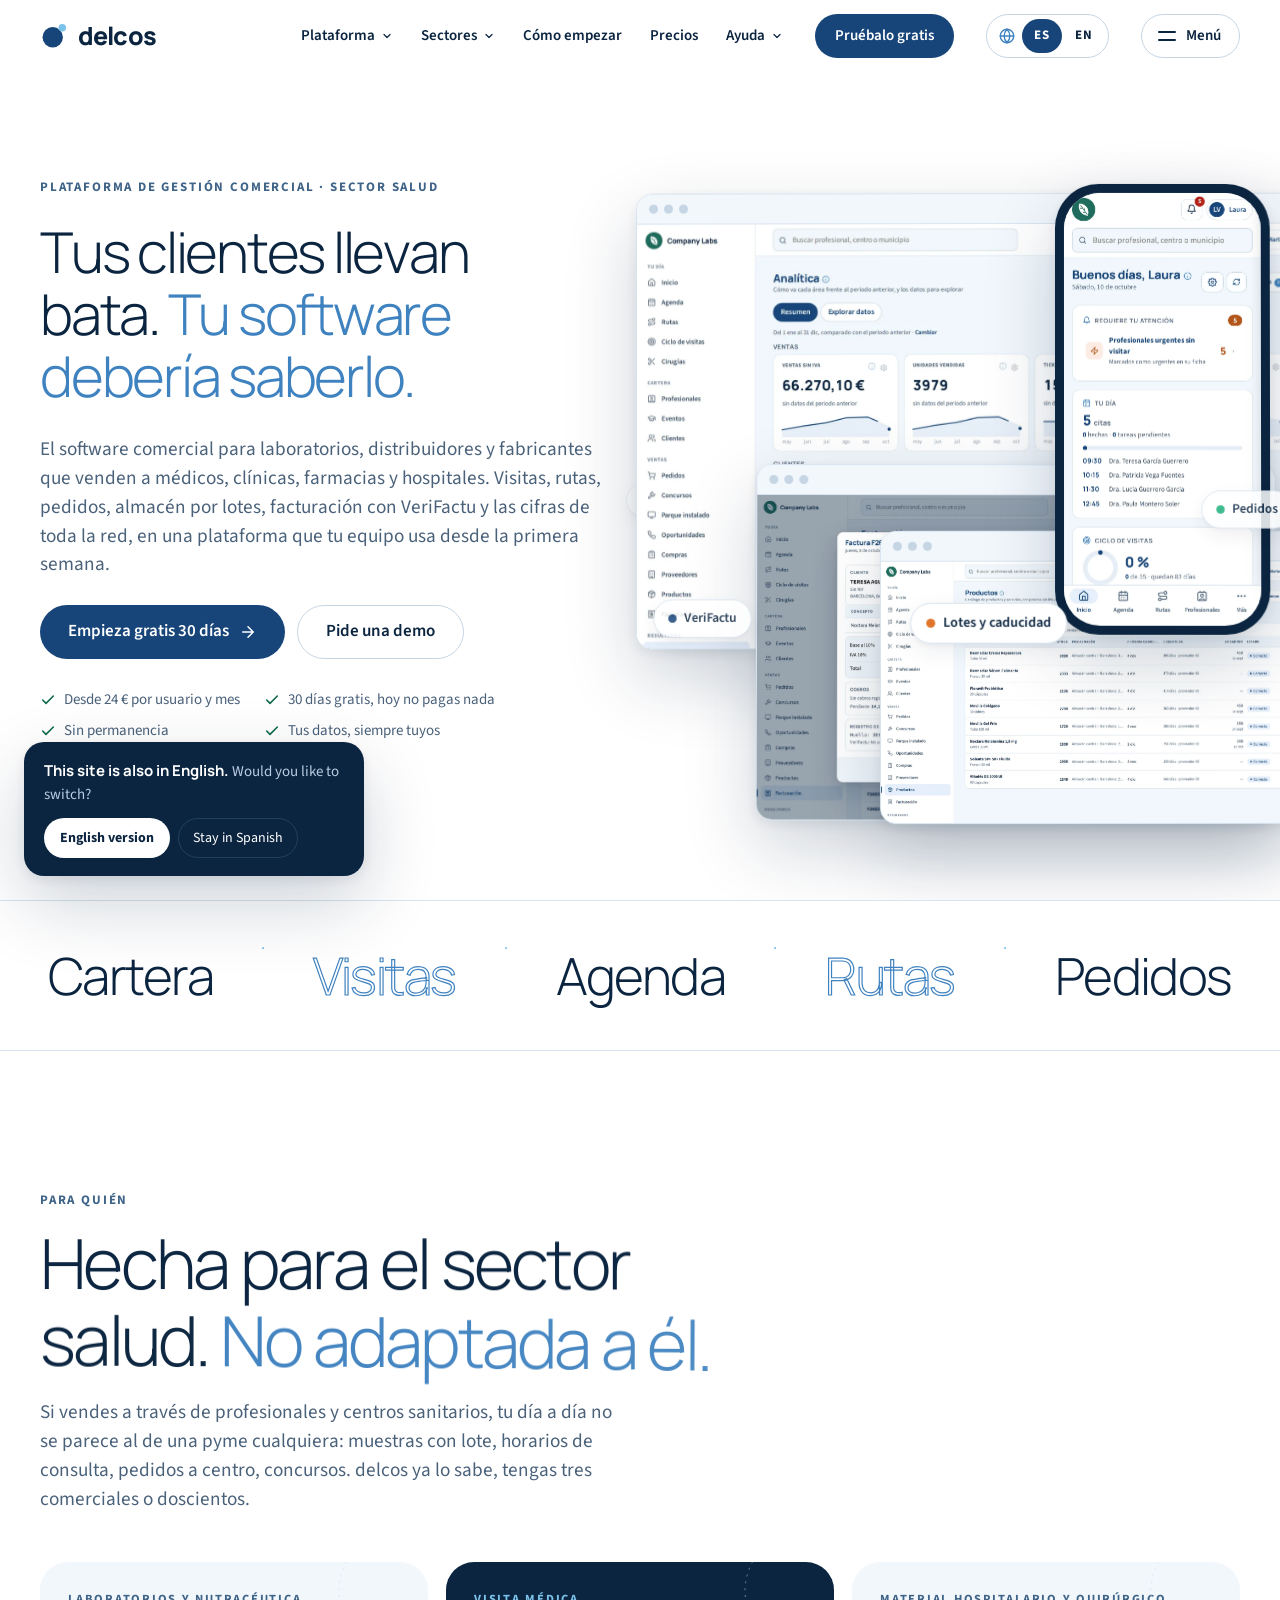
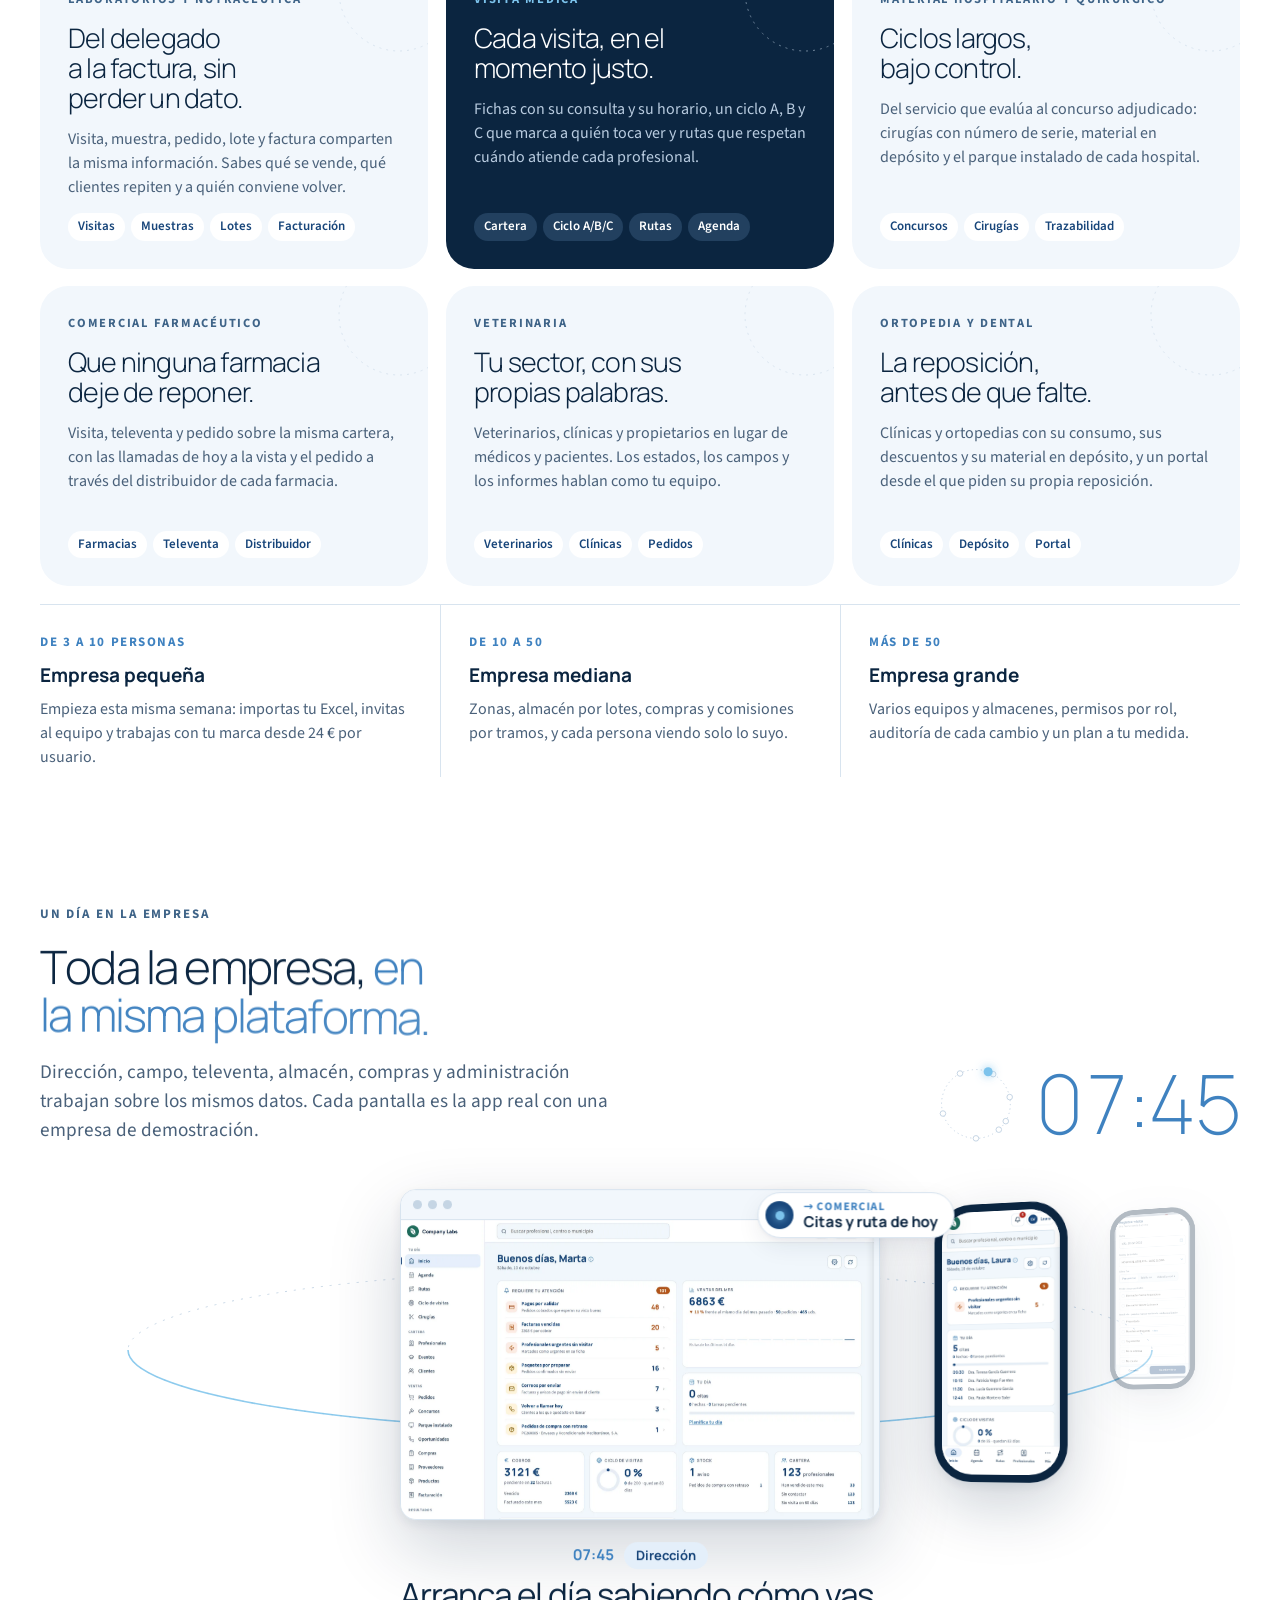
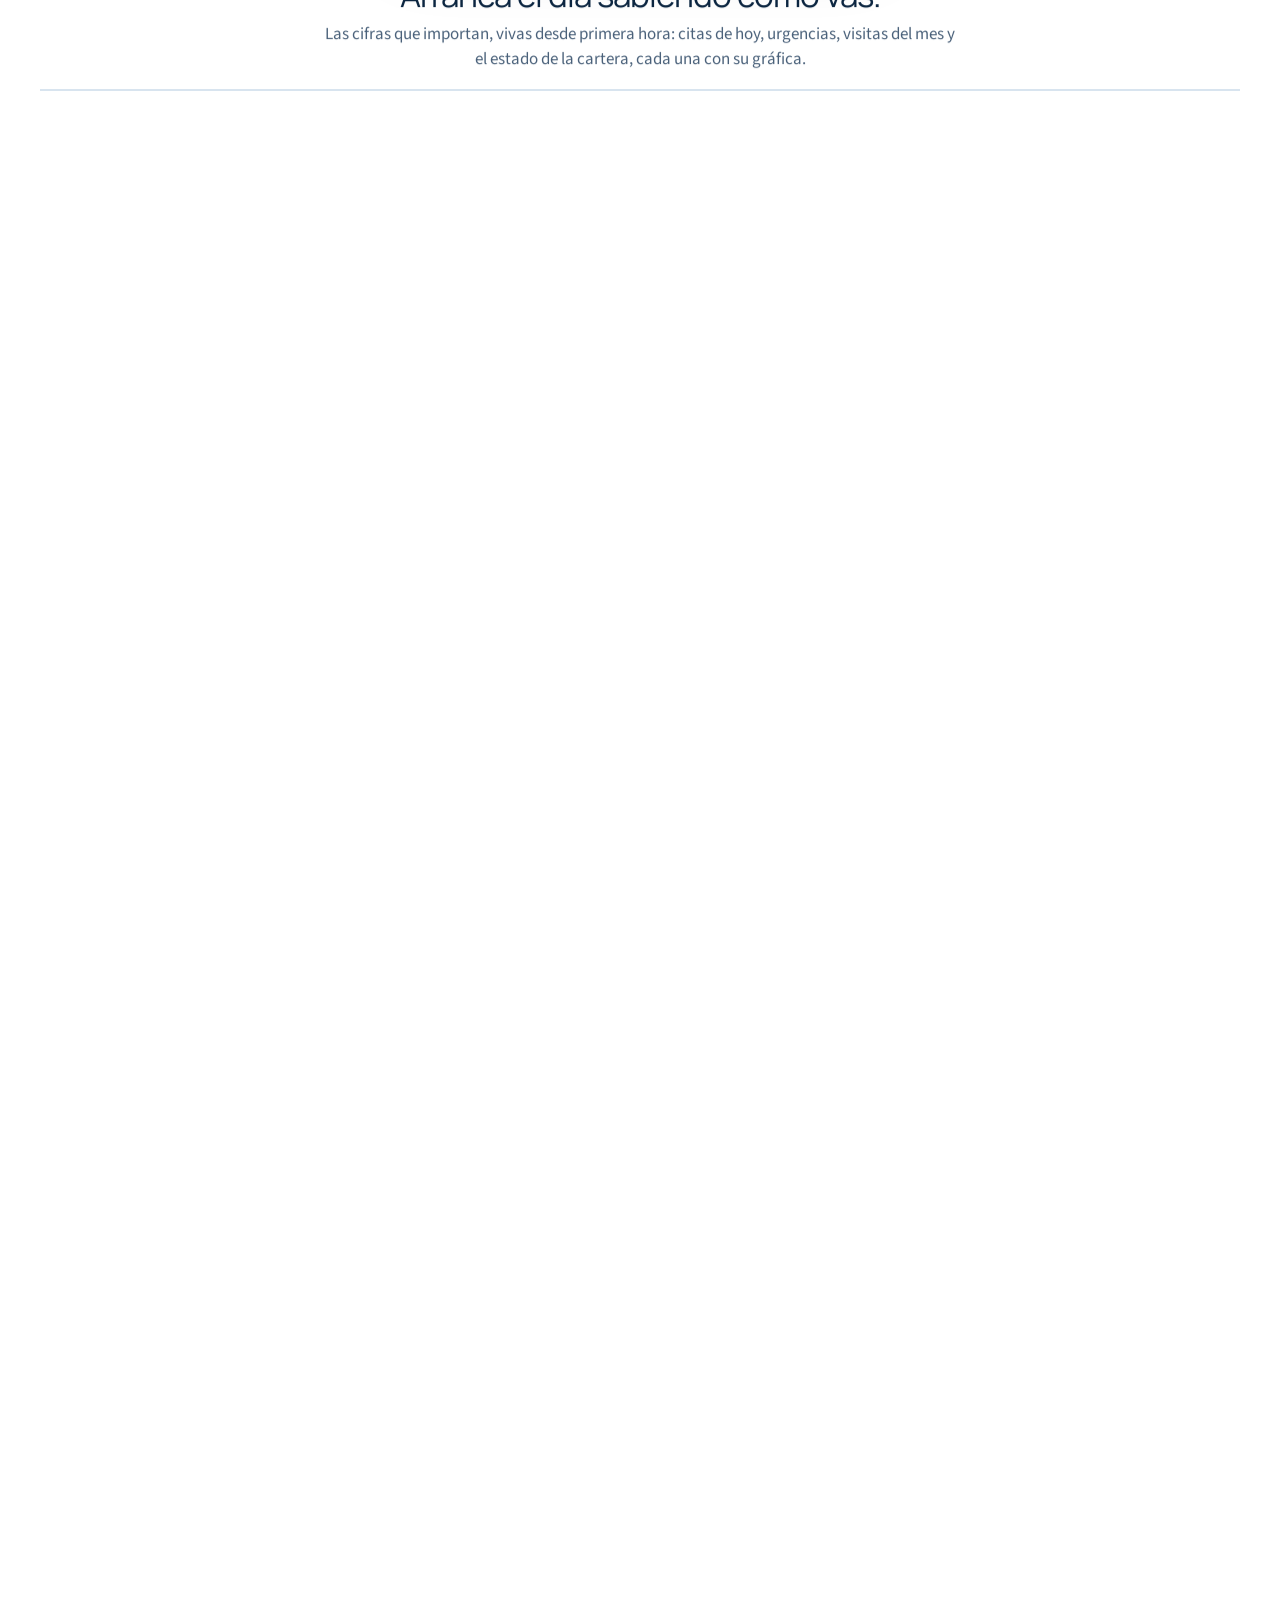
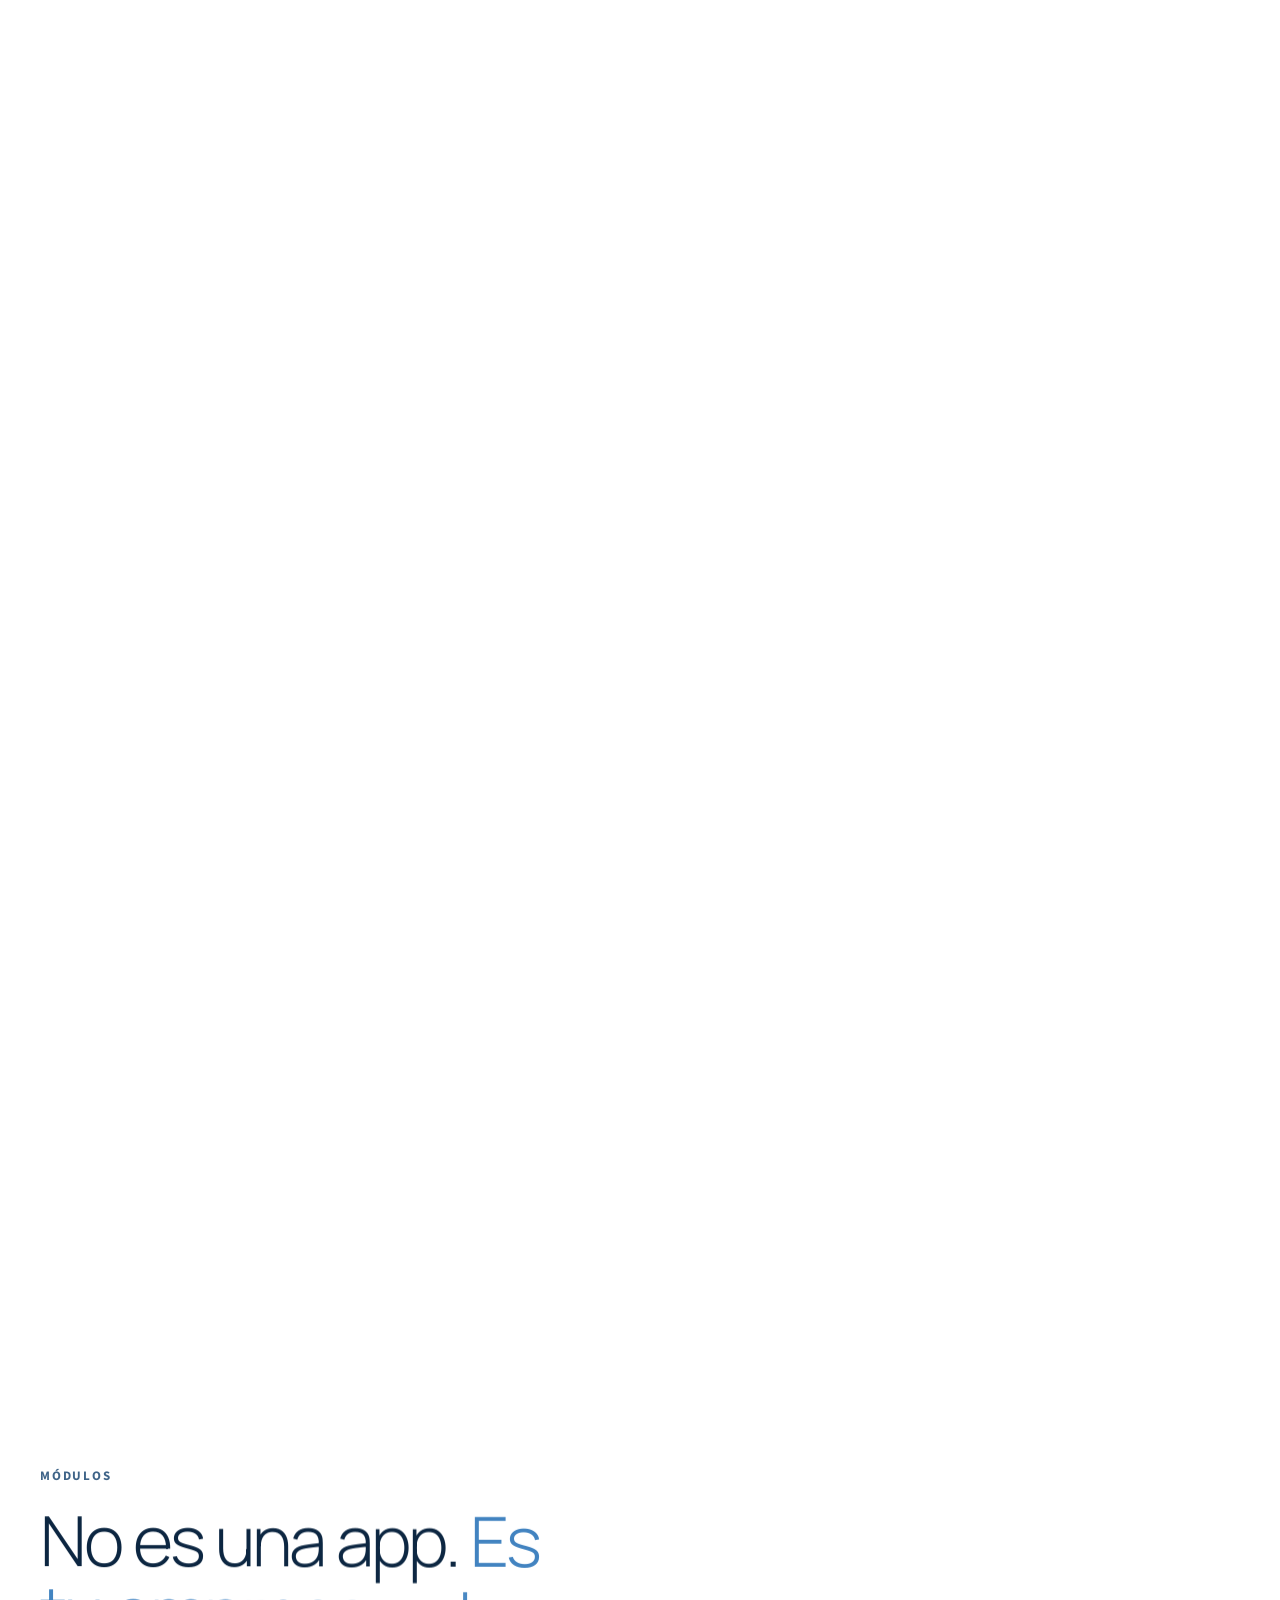
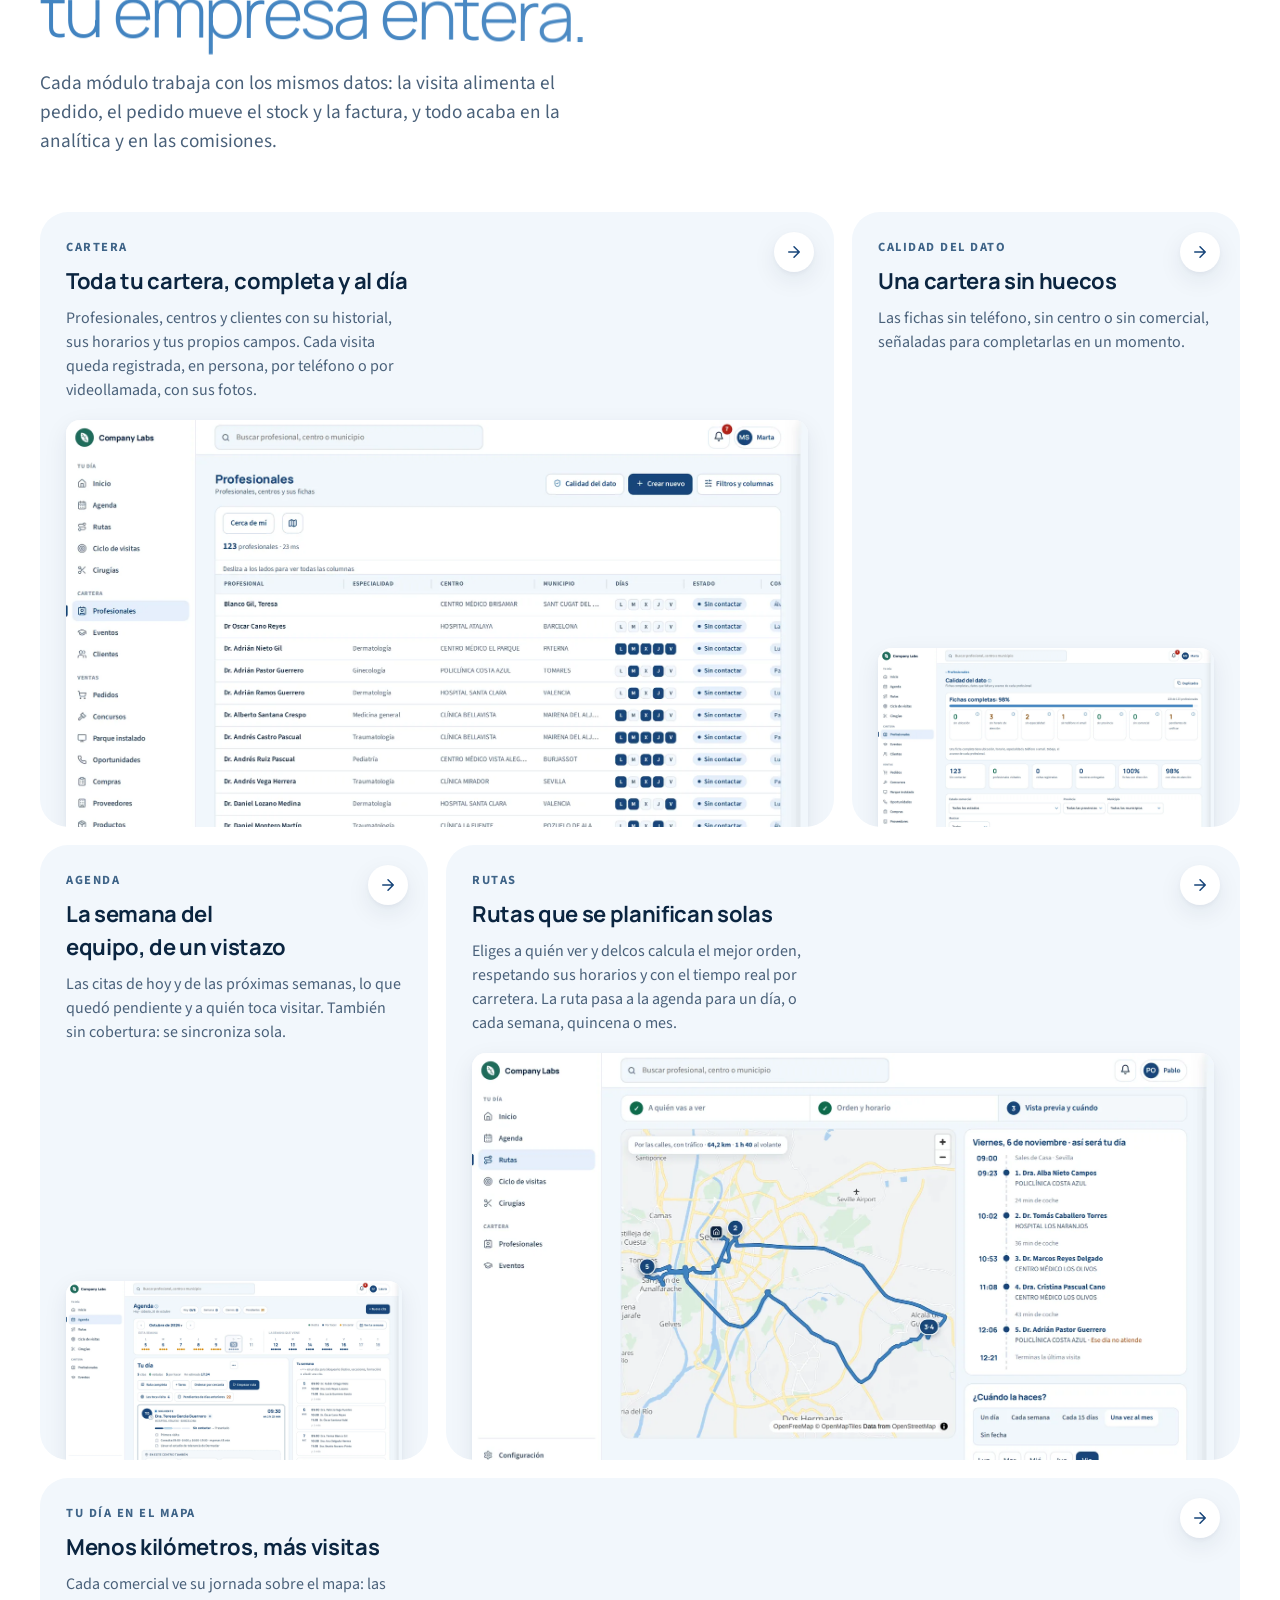
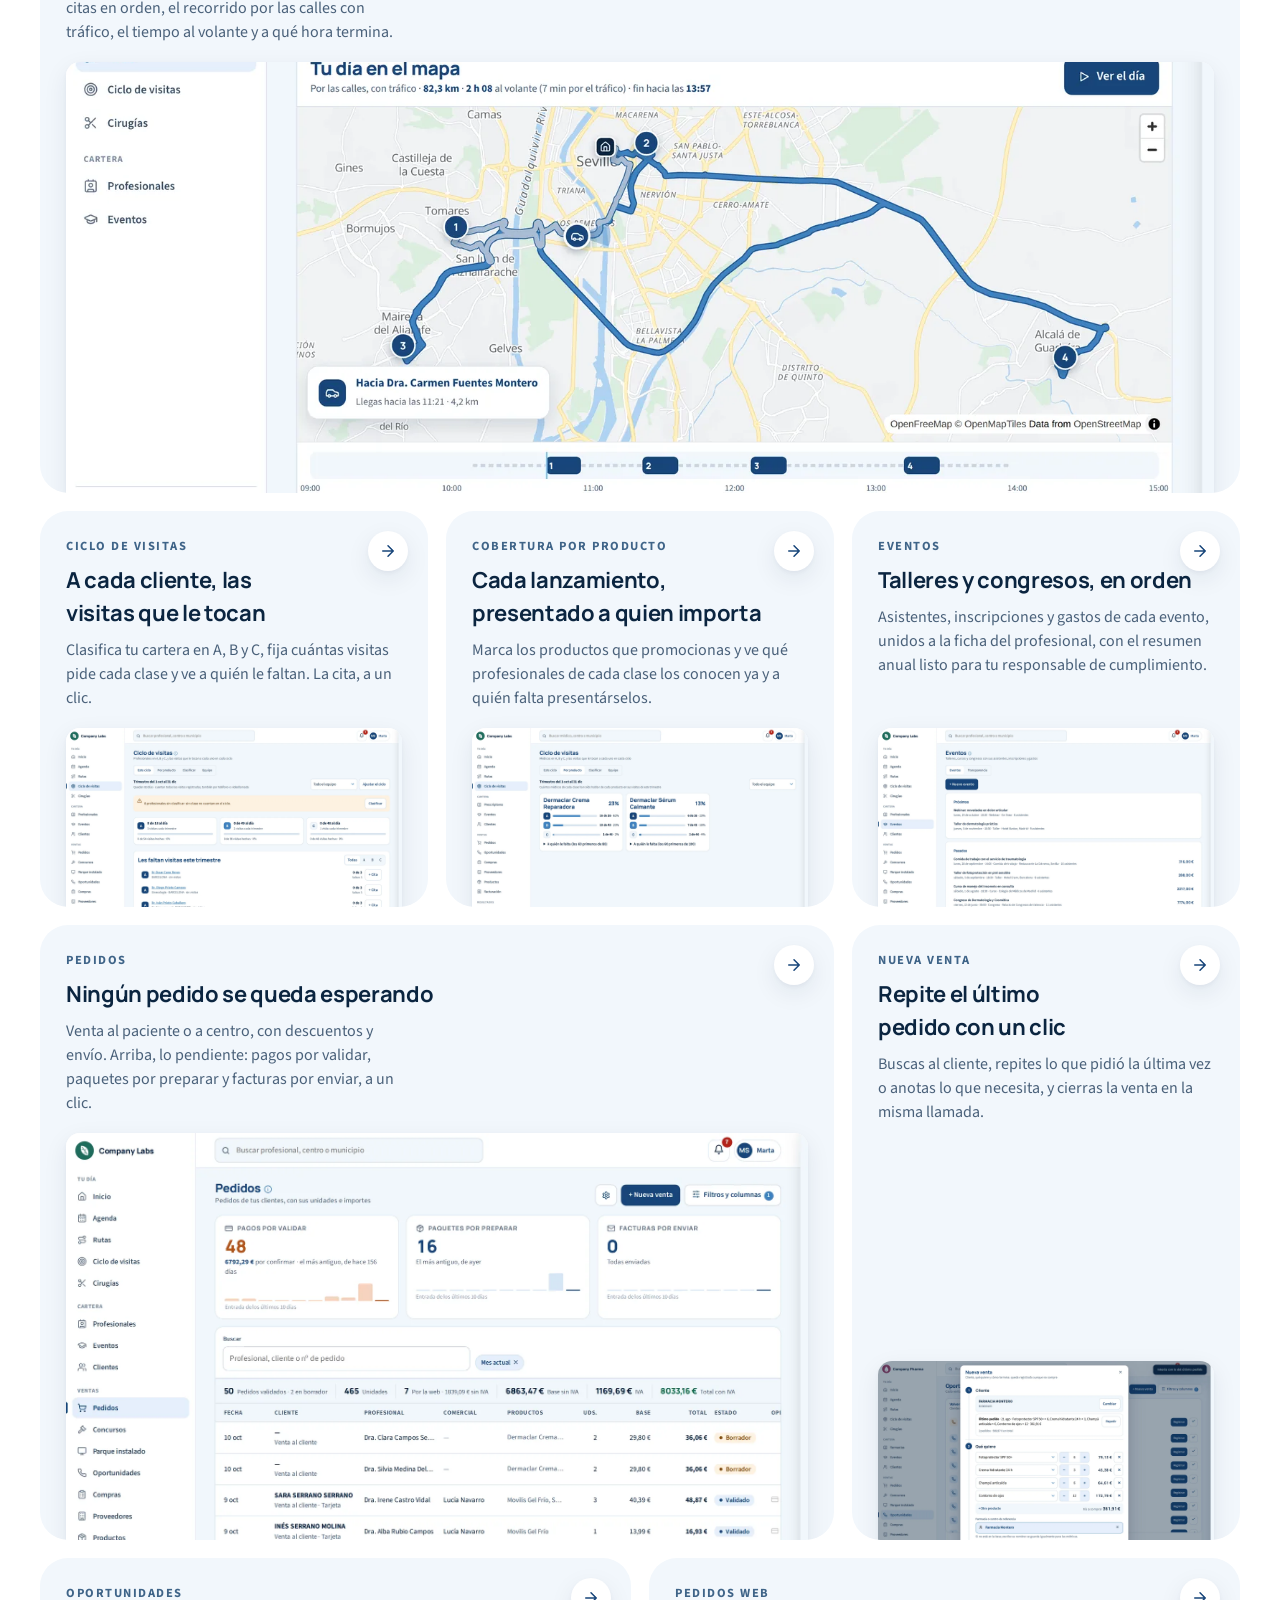
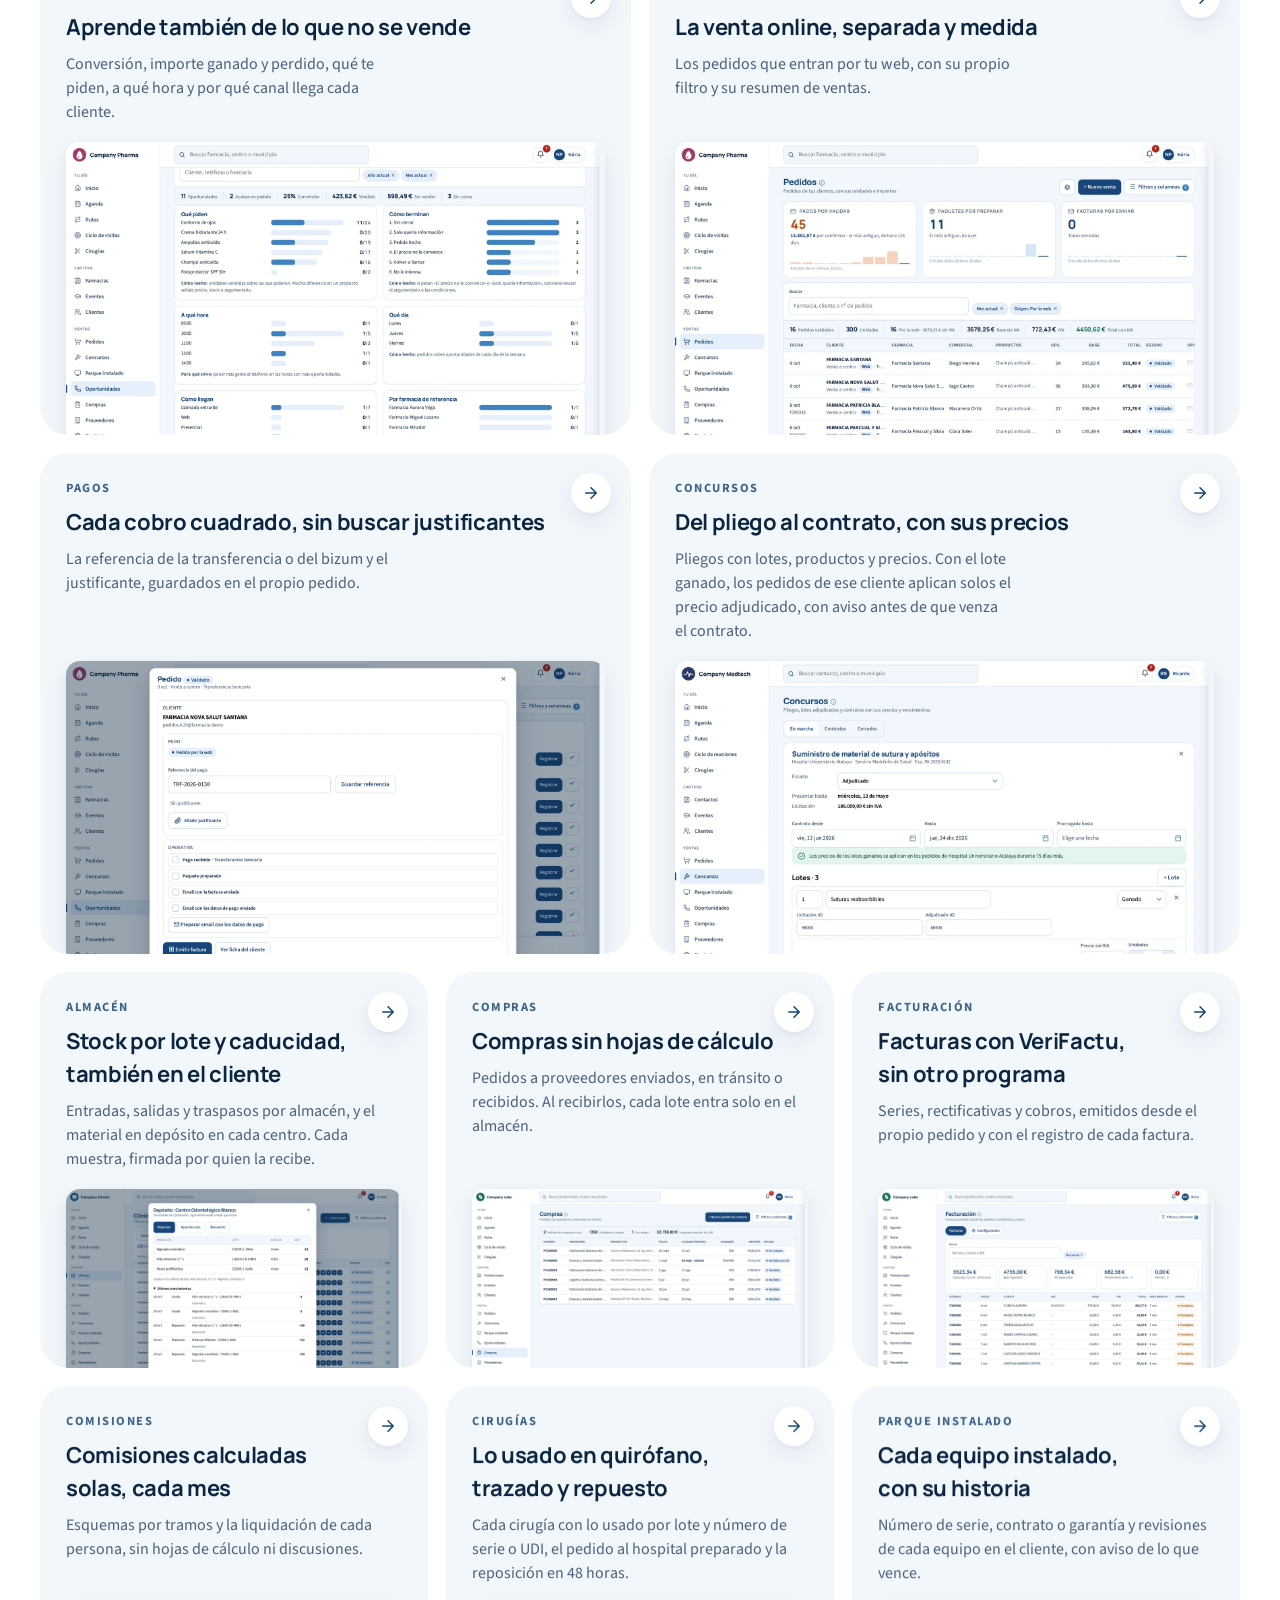
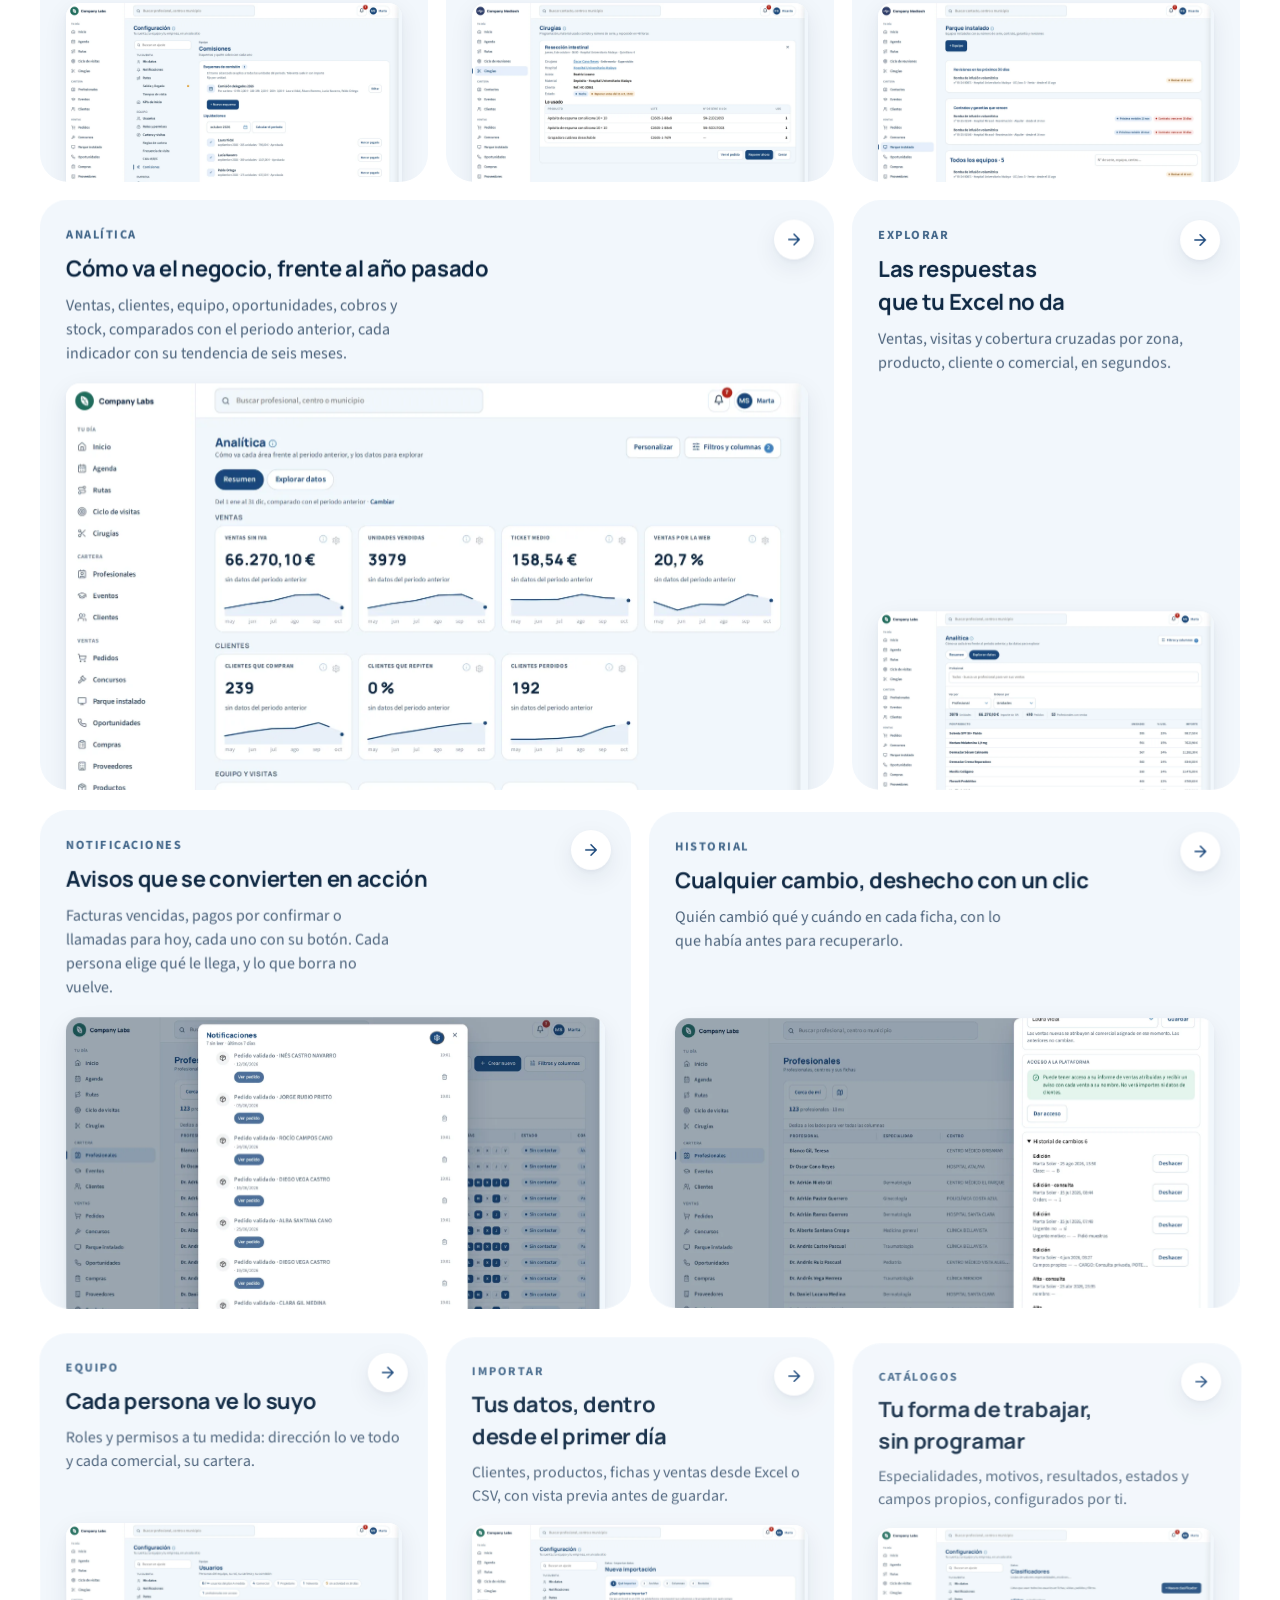
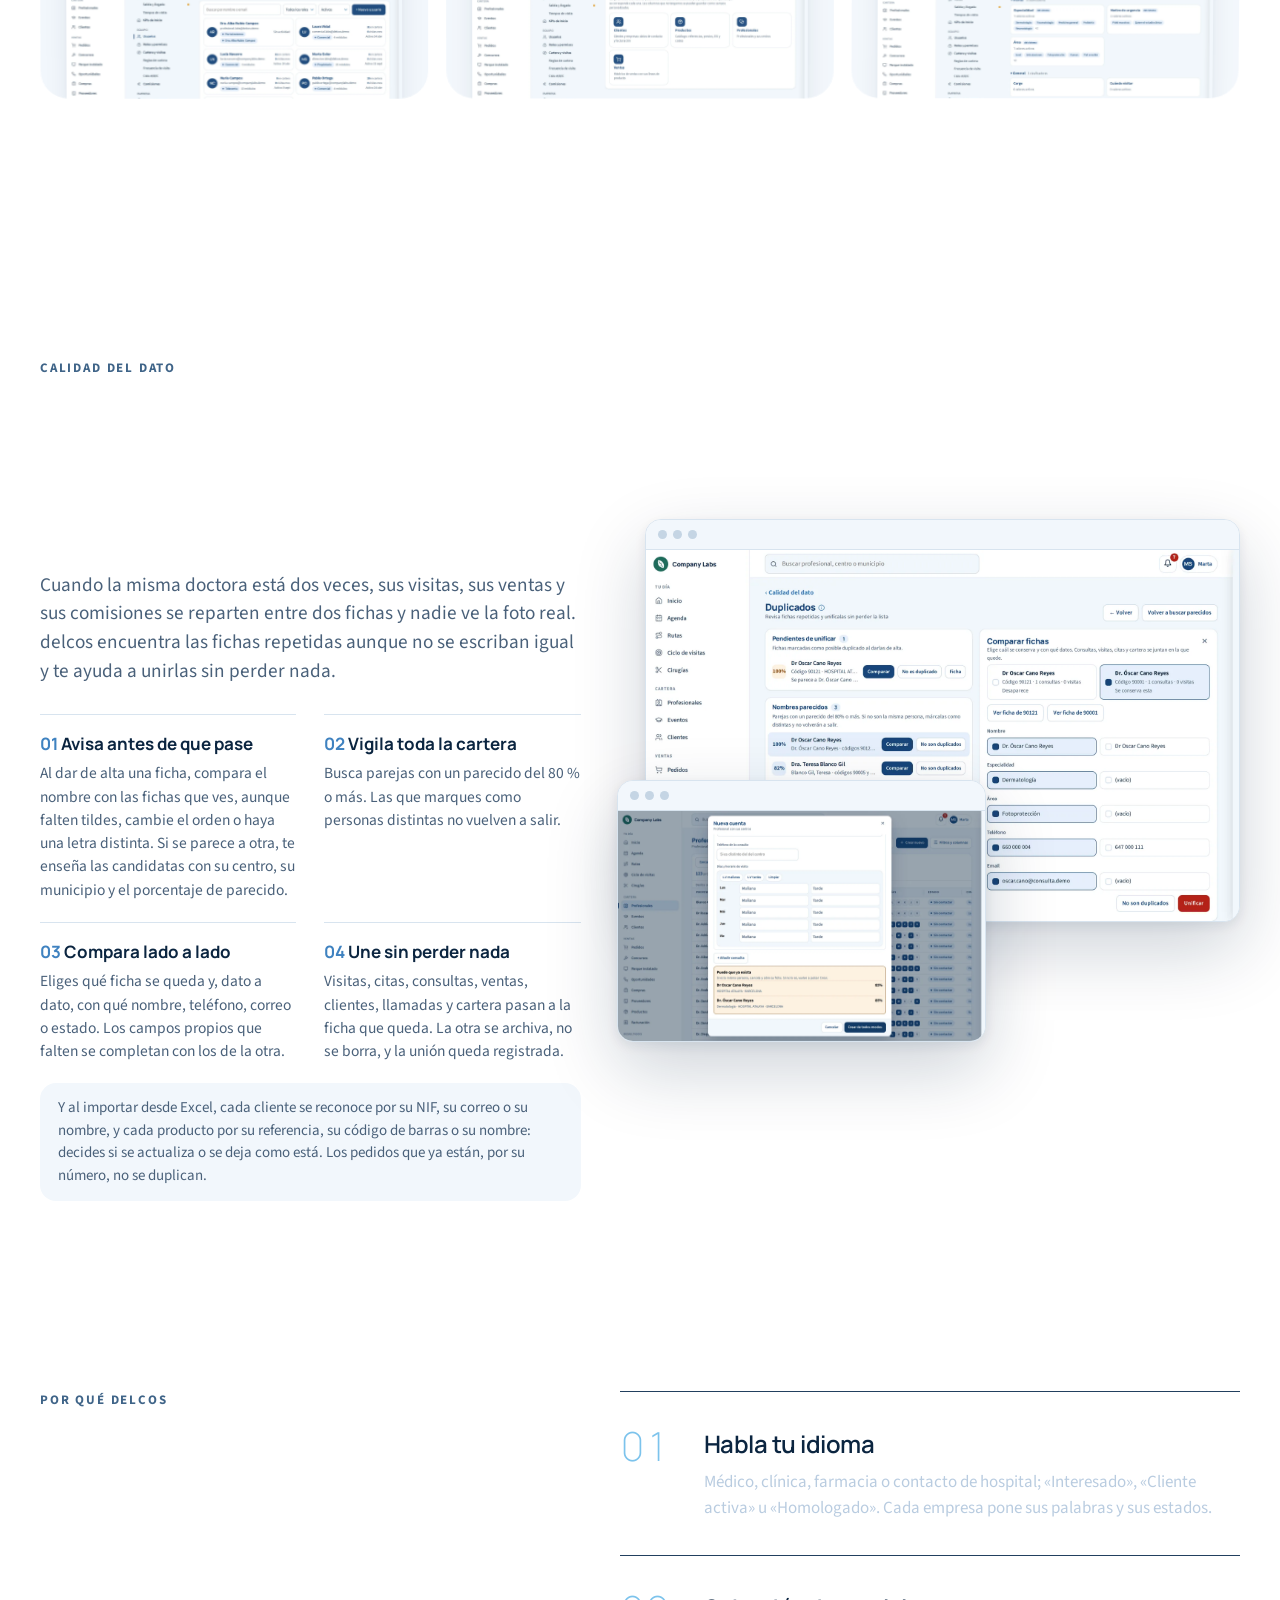
==== index.html @ 7edfe232 "Web reescrita para quien decide, sin DLC Titulares y textos con una sola narrativa (para quién, un d" ====
<!doctype html>
<html lang="es">
<head>
<meta charset="utf-8">
<meta name="viewport" content="width=device-width, initial-scale=1, viewport-fit=cover">
<title>delcos · Plataforma comercial para el sector salud</title>
<meta name="description" content="La plataforma de gestión comercial para laboratorios, distribuidores y fabricantes del sector salud: cartera y visitas, pedidos y televenta, almacén por lotes, compras, facturación con VeriFactu, comisiones y analítica.">
<link rel="canonical" href="https://www.delcos.app/">
<link rel="alternate" hreflang="es" href="https://www.delcos.app/">
<link rel="alternate" hreflang="en" href="https://www.delcos.app/en/">
<link rel="alternate" hreflang="x-default" href="https://www.delcos.app/">
<meta name="theme-color" content="#17457A">
<link rel="icon" href="favicon.svg" type="image/svg+xml">
<meta property="og:type" content="website">
<meta property="og:site_name" content="delcos">
<meta property="og:title" content="delcos · Plataforma comercial para el sector salud">
<meta property="og:description" content="La plataforma de gestión comercial hecha para el sector salud.">
<meta property="og:url" content="https://www.delcos.app/">
<meta property="og:image" content="https://www.delcos.app/capturas/labs_e_analitica.webp">
<meta property="og:locale" content="es_ES">
<style>html{color-scheme:light}body{margin:0}</style>
<script>try{if(!sessionStorage.getItem('delcos-intro')&&!matchMedia('(prefers-reduced-motion: reduce)').matches)document.documentElement.classList.add('con-intro')}catch(e){}</script>
<link rel="preload" href="fuentes/manrope-latin.woff2" as="font" type="font/woff2" crossorigin>
<link rel="preload" href="fuentes/source-sans-3-latin.woff2" as="font" type="font/woff2" crossorigin>
<link rel="stylesheet" href="fuentes/fuentes.css">
<style>
/* Concepto: delcos como la plataforma entera de una empresa sanitaria, del campo a la factura. La página cuenta un día
   completo de la empresa (comercial, televenta, almacén, compras, administración y dirección) con capturas reales de la app.
   Movimiento de alto nivel pero sobrio: texto que se revela por letras, una baraja de pantallas en 3D, un recorrido
   horizontal con reloj, un mosaico de módulos que se inclina hacia el ratón y fondos que cambian de color por escena.
   Sin fotos ni degradados de fondo. Un solo aspecto (claro, con escenas en tinta). */
:root{
  --tinta:#0B2540; --marino:#17457A; --marino-h:#123A66; --azul:#3F82C0; --celeste:#7CC3EC;
  --hielo:#F2F7FC; --suave:#E4EFFA; --blanco:#FFFFFF; --linea:#D8E4EF; --linea-f:#C5D5E4;
  --texto2:#4A617A; --texto3:#5F7389; --ok:#0E6B4C; --ok-s:#E3F4EC; --en-tinta:#B9CCE0; --linea-t:#22405F;
  --fondo:var(--blanco); --tinta-txt:var(--tinta);
  --f-titulo:Manrope,"Source Sans 3",system-ui,sans-serif;
  --f-texto:"Source Sans 3",system-ui,-apple-system,"Segoe UI",sans-serif;
  --ease-sal:cubic-bezier(.2,.8,.2,1);
  --sombra-2:0 2px 4px rgba(11,37,64,.04),0 8px 24px rgba(11,37,64,.08);
  --sombra-3:0 4px 12px rgba(11,37,64,.08),0 28px 72px rgba(11,37,64,.20);
  color-scheme:light;
}
*{box-sizing:border-box}
html,body{overflow-x:clip}
html.lenis,html.lenis body{height:auto}
.lenis.lenis-smooth{scroll-behavior:auto!important}
body{margin:0;background:var(--fondo);color:var(--tinta-txt);font-family:var(--f-texto);font-size:17px;line-height:1.5;overflow-x:hidden;transition:background .6s var(--ease-sal),color .6s var(--ease-sal)}
body.noche{--fondo:var(--tinta);--tinta-txt:var(--blanco)}
img{max-width:100%;display:block}
a{color:inherit}
button{font:inherit;color:inherit;cursor:pointer}
:focus-visible{outline:none;box-shadow:0 0 0 2px var(--blanco),0 0 0 4px var(--azul);border-radius:12px}
h1,h2,h3{text-wrap:balance}
.wrap{max-width:1280px;margin:0 auto;padding-inline:40px}
.ojo{font-size:13px;font-weight:700;letter-spacing:.14em;text-transform:uppercase;color:#3F6488}
body.noche .ojo{color:var(--celeste)}
.titular{margin:0;font-family:var(--f-titulo);font-weight:300;font-size:clamp(40px,5.4vw,76px);line-height:1.02;letter-spacing:-.04em}
.titular em{font-style:normal;color:var(--azul)}
body.noche .titular em{color:var(--celeste)}
.entrada{margin:0;font-size:clamp(17px,1.5vw,20px);color:var(--texto2);max-width:58ch}
body.noche .entrada{color:var(--en-tinta)}
.linea-txt{display:block;overflow:hidden;padding-bottom:.2em;margin-bottom:-.12em}
.boton{display:inline-flex;align-items:center;gap:10px;height:54px;padding:0 28px;border-radius:999px;background:var(--marino);color:var(--blanco);
  font-weight:600;font-size:17px;text-decoration:none;border:0;transition:background .1s;will-change:transform}
.boton:hover{background:var(--marino-h)}
.boton svg{transition:transform .18s var(--ease-sal)}
.boton:hover svg{transform:translateX(4px)}
.boton.sec{background:transparent;color:inherit;border:1px solid var(--linea-f)}
.boton.sec:hover{background:var(--hielo)}
body.noche .boton.sec{border-color:var(--linea-t)}
body.noche .boton.sec:hover{background:var(--linea-t)}

/* ---------- cabecera */
.cab{position:fixed;inset:0 0 auto 0;z-index:40;padding-top:env(safe-area-inset-top,0px);transition:transform .3s var(--ease-sal),background .3s,box-shadow .3s,color .3s}
.cab.fondo{background:rgba(255,255,255,.94);box-shadow:0 1px 0 var(--linea);color:var(--tinta)}
body.noche .cab.fondo{background:rgba(11,37,64,.94);box-shadow:0 1px 0 var(--linea-t);color:var(--blanco)}
.cab.oculta{transform:translateY(-100%)}
.cab > .wrap{height:72px;display:flex;align-items:center;gap:32px}
.logo{display:flex;align-items:center;gap:10px;text-decoration:none}
.logo b{font-family:var(--f-titulo);font-weight:800;font-size:25px;letter-spacing:-.035em}
.nav{display:flex;gap:28px;margin-left:auto;font-weight:600;font-size:15px}
.nav a{text-decoration:none;position:relative;white-space:nowrap}
.nav a::after{content:"";position:absolute;left:0;right:0;bottom:-4px;height:2px;background:var(--azul);transform:scaleX(0);transform-origin:left;transition:transform .18s var(--ease-sal)}
.nav a:hover::after{transform:scaleX(1)}
.cab .boton{height:44px;padding:0 20px;font-size:15px;white-space:nowrap}
/* Selector de idioma: los dos idiomas a la vista, el activo relleno */
.idioma{display:inline-flex;align-items:center;gap:2px;height:44px;padding:4px;border:1px solid var(--linea-f);border-radius:999px;flex-shrink:0;color:inherit}
.idioma .globo{width:18px;height:18px;margin:0 4px 0 7px;color:var(--azul);transition:transform .8s var(--ease-sal)}
.idioma:hover .globo{transform:rotate(-30deg)}
.idioma span,.idioma a{display:inline-flex;align-items:center;justify-content:center;height:34px;min-width:40px;padding:0 10px;border-radius:999px;font-weight:700;font-size:13px;letter-spacing:.06em;text-decoration:none;color:inherit;transition:background .2s,color .2s}
.idioma .activo{background:var(--marino);color:var(--blanco)}
.idioma a:hover,.idioma a:focus-visible{background:var(--hielo)}
body.noche .idioma{border-color:var(--linea-t)}
body.noche .idioma .activo{background:var(--blanco);color:var(--tinta)}
body.noche .idioma a:hover{background:var(--linea-t)}
body.desp-abierto .idioma{border-color:var(--linea-f)}
body.desp-abierto .idioma .activo{background:var(--marino);color:var(--blanco)}
/* Sugerencia de idioma según el navegador */
.aviso-idioma{position:fixed;left:24px;bottom:24px;z-index:38;max-width:340px;background:var(--tinta);color:var(--blanco);border-radius:20px;padding:18px 20px;box-shadow:var(--sombra-3);
  display:flex;flex-direction:column;gap:12px;transform:translateY(24px);opacity:0;transition:opacity .4s,transform .6s var(--ease-sal)}
.aviso-idioma.ver{opacity:1;transform:none}
.aviso-idioma p{margin:0;font-size:15px;color:var(--en-tinta)}
.aviso-idioma b{color:var(--blanco);font-family:var(--f-titulo)}
.aviso-idioma .acc{display:flex;gap:8px;align-items:center}
.aviso-idioma a{display:inline-flex;align-items:center;height:40px;padding:0 16px;border-radius:999px;background:var(--blanco);color:var(--tinta);font-weight:700;font-size:14px;text-decoration:none}
.aviso-idioma button{height:40px;padding:0 14px;border-radius:999px;border:1px solid var(--linea-t);background:none;color:var(--blanco);font-size:14px}
.menu-abierto .cab .idioma{opacity:0;pointer-events:none}

/* ---------- marcos: siempre una captura real de la app dentro */
.tel{width:280px;aspect-ratio:300/629;border-radius:44px;background:var(--tinta);padding:9px;flex-shrink:0;box-shadow:var(--sombra-3)}
body.noche .tel{background:#05182B;box-shadow:0 0 0 1px var(--linea-t),var(--sombra-3)}
.tel .pant{width:100%;height:100%;border-radius:36px;overflow:hidden;background:var(--blanco);position:relative}
.tel .pant img{width:100%;height:auto}
.ordenador{border-radius:16px;background:var(--blanco);box-shadow:var(--sombra-3);overflow:hidden;border:1px solid var(--linea)}
.ordenador .barra{height:30px;background:var(--hielo);border-bottom:1px solid var(--linea);display:flex;align-items:center;gap:6px;padding:0 12px}
.ordenador .barra i{width:9px;height:9px;border-radius:999px;background:var(--linea-f)}
.ordenador .vista{aspect-ratio:1440/900;overflow:hidden}
.ordenador .vista img{width:100%;height:100%;object-fit:cover;object-position:top left}

/* ---------- 1. portada: titular por letras y una baraja de pantallas en 3D */
.portada{position:relative;min-height:100vh;padding-block:140px 80px;overflow:hidden}
.portada .wrap{display:grid;grid-template-columns:minmax(0,1fr) minmax(0,1.05fr);gap:40px;align-items:center}
.portada .texto{display:flex;flex-direction:column;gap:26px;position:relative;z-index:2}
.portada h1{font-size:clamp(44px,4.4vw,72px)}
.acciones{display:flex;gap:12px;flex-wrap:wrap}
/* Lo esencial del precio, bajo los botones del inicio */
.garantia-h{list-style:none;margin:4px 0 0;padding:0;display:grid;grid-template-columns:repeat(2,max-content);gap:8px 24px;font-size:15px;color:var(--texto2)}
.garantia-h li{display:flex;align-items:center;gap:8px}
.garantia-h svg{color:#0E6B4C;flex-shrink:0}
/* «Pide una demo» como enlace, junto al botón de la prueba */
.demo-l{font-weight:600;font-size:15px;text-decoration:none;white-space:nowrap;position:relative}
.demo-l::after{content:"";position:absolute;left:0;right:0;bottom:-4px;height:2px;background:var(--azul);transform:scaleX(0);transform-origin:left;transition:transform .18s var(--ease-sal)}
.demo-l:hover::after{transform:scaleX(1)}
.cab .demo-l{margin-left:-8px}
.menu-abierto .cab .demo-l{opacity:0;pointer-events:none}
.menu-cta{display:flex;align-items:center;gap:22px;flex-wrap:wrap}
.menu-cta .demo-l{color:var(--blanco)}
/* Barra fija del móvil: la prueba siempre a mano */
.barra-cta{display:none}
@media (max-width:900px){
  .barra-cta{position:fixed;left:12px;right:12px;bottom:12px;z-index:37;display:flex;align-items:center;gap:14px;padding:8px 18px 8px 8px;border-radius:999px;
    background:var(--tinta);color:var(--blanco);box-shadow:var(--sombra-3);transform:translateY(140%);transition:transform .45s var(--ease-sal)}
  .barra-cta .boton{flex:1;height:48px;justify-content:center;background:var(--blanco);color:var(--tinta)}
  .barra-cta .demo-l{color:var(--blanco)}
  body.con-barra .barra-cta{transform:none}
  body.con-barra .arriba{bottom:84px}
  body.con-barra .aviso-idioma{bottom:84px}
  body.menu-abierto .barra-cta{transform:translateY(140%)}
}
/* Precios: cómo funciona */
.como-va{list-style:none;margin:0 0 40px;padding:0;display:grid;grid-template-columns:repeat(3,minmax(0,1fr));gap:18px;counter-reset:paso}
.como-va li{display:flex;flex-direction:column;gap:6px;padding:20px 22px;border-radius:20px;background:var(--hielo);counter-increment:paso}
.como-va b{font-family:var(--f-titulo);font-weight:700;font-size:17px;color:var(--tinta)}
.como-va b::before{content:counter(paso);display:inline-grid;place-items:center;width:26px;height:26px;margin-right:10px;border-radius:50%;background:var(--marino);color:var(--blanco);font-size:13px}
.como-va span{color:var(--texto2);font-size:15.5px}
/* Cierre: las dos opciones */
.dos-caminos{display:grid;grid-template-columns:repeat(2,minmax(0,1fr));gap:20px;width:100%;max-width:900px;text-align:left}
.camino{display:flex;flex-direction:column;gap:10px;align-items:flex-start;padding:30px 32px;border-radius:28px;border:1px solid var(--linea-t);background:rgba(255,255,255,.04)}
.camino small{font-size:12px;font-weight:700;letter-spacing:.14em;text-transform:uppercase;color:var(--celeste)}
.camino b{font-family:var(--f-titulo);font-weight:700;font-size:26px;letter-spacing:-.02em}
.camino p{margin:0 0 8px;color:var(--en-tinta);font-size:16px}
.camino:first-child{background:rgba(124,195,236,.10);border-color:rgba(124,195,236,.45)}
body.noche .cierre .camino .boton.sec{background:transparent;color:var(--blanco);border-color:var(--linea-t)}
@media (max-width:1280px){ .cab .demo-l{display:none} }
@media (max-width:900px){
  .como-va,.dos-caminos{grid-template-columns:minmax(0,1fr)}
  .garantia-h{grid-template-columns:minmax(0,1fr)}
}
.baraja{position:relative;height:640px;perspective:1600px}
.baraja .carta{position:absolute;z-index:5;will-change:transform;transform-style:preserve-3d}
/* La órbita de los módulos: la mitad de delante pasa por encima de las pantallas y la de detrás, por debajo */
.orbe{position:absolute;inset:0;width:100%;height:100%;overflow:visible;pointer-events:none}
.orbe.atras{z-index:0}
.orbe.delante{z-index:11}
.orbe ellipse{fill:none;stroke:#AFC4D8;stroke-width:1.4;stroke-dasharray:3 6}
.orbe.delante ellipse{stroke:var(--azul);stroke-opacity:.55}
.satelites{position:absolute;inset:0;pointer-events:none}
.satelites span{position:absolute;left:0;top:0;display:flex;align-items:center;gap:8px;padding:9px 15px;border-radius:999px;background:var(--blanco);color:var(--tinta);
  border:1px solid var(--linea);box-shadow:var(--sombra-2);font-size:14px;font-weight:600;white-space:nowrap;will-change:transform,opacity}
.satelites i{width:9px;height:9px;border-radius:50%}
.baraja .c-esc{width:680px;left:-10px;top:60px}
.baraja .c-esc2{width:520px;left:110px;top:330px}
.baraja .c-tel{left:auto;right:-30px;top:60px}
.baraja .c-tel .tel{width:215px}
.baraja .c-esc3{width:420px;right:-60px;top:400px}
.etiqueta{position:absolute;z-index:3;background:var(--blanco);color:var(--tinta);border:1px solid var(--linea);border-radius:999px;padding:9px 16px;font-size:14px;font-weight:600;
  box-shadow:var(--sombra-2);white-space:nowrap;display:flex;gap:8px;align-items:center}
.etiqueta i{width:8px;height:8px;border-radius:999px;background:var(--azul)}

/* ---------- cinta de módulos */
.cinta-mod{padding-block:36px;border-block:1px solid var(--linea);overflow:hidden;white-space:nowrap}
.cinta-mod .pista{display:inline-flex;gap:48px;animation:cinta 40s linear infinite;padding-left:48px}
.cinta-mod span{font-family:var(--f-titulo);font-weight:300;font-size:clamp(34px,4vw,56px);letter-spacing:-.03em;color:var(--tinta)}
.cinta-mod span.h{color:transparent;-webkit-text-stroke:1.2px var(--azul)}
.cinta-mod b{color:var(--celeste);font-weight:300}
@keyframes cinta{to{transform:translateX(-50%)}}

/* ---------- 2. un día en la empresa: recorrido horizontal con reloj */
.dia{position:relative;overflow:hidden}
.dia .cabeza{padding-block:130px 40px}
.dia .cabeza .wrap{display:flex;justify-content:space-between;align-items:end;gap:32px;flex-wrap:wrap}
.reloj{font-family:var(--f-titulo);font-weight:200;font-size:clamp(64px,9vw,140px);line-height:1;letter-spacing:-.05em;font-variant-numeric:tabular-nums;color:var(--azul)}
/* Las escenas giran en órbita: la del centro se acerca (zoom) y las de los lados se alejan hacia el fondo */
.escenario{position:relative}
.orbita-dia{position:absolute;inset:0;width:100%;height:100%;pointer-events:none;overflow:visible}
.orbita-dia ellipse{fill:none;stroke:var(--linea-f);stroke-width:1;stroke-dasharray:2 7}
.orbita-dia circle{fill:var(--celeste)}
/* El frente de la órbita, más marcado: da la profundidad (lo de delante pasa por delante) */
.orbita-dia .frente{fill:none;stroke:var(--celeste);stroke-width:1.6;opacity:.85}
/* Reloj orbital: las ocho horas del día marcadas en su órbita y un satélite que marca la hora */
.reloj-orb{display:flex;align-items:center;gap:18px}
.dial{width:clamp(70px,6.4vw,104px);height:auto;overflow:visible}
.dial-o{fill:none;stroke:var(--linea-f);stroke-width:1.2;stroke-dasharray:1.5 4}
#dial-marcas circle{fill:var(--blanco);stroke:var(--linea-f);stroke-width:1.2;transition:fill .3s,stroke .3s}
#dial-marcas circle.hecha{fill:var(--azul);stroke:var(--azul)}
#dial-sat{fill:var(--celeste);filter:drop-shadow(0 0 6px rgba(124,195,236,.9))}
/* El relevo: lo que una pantalla pasa a la siguiente viaja por la órbita */
.relevo{position:absolute;left:0;top:0;z-index:200;display:none;align-items:center;gap:10px;padding:7px 16px 7px 7px;border-radius:999px;background:var(--blanco);
  border:1px solid var(--linea);box-shadow:var(--sombra-2);pointer-events:none;white-space:nowrap;will-change:transform}
.relevo i{width:28px;height:28px;border-radius:50%;background:var(--marino);position:relative;flex-shrink:0}
.relevo i::after{content:"";position:absolute;inset:0;margin:auto;width:9px;height:9px;border-radius:50%;background:var(--celeste);box-shadow:0 0 10px var(--celeste)}
.relevo span{display:flex;flex-direction:column;line-height:1.15}
.relevo small{font-size:11.5px;font-weight:700;letter-spacing:.08em;text-transform:uppercase;color:var(--azul)}
.relevo b{font-family:var(--f-titulo);font-size:15px;color:var(--tinta)}
.paso .pasa{display:none}
@media (min-width:901px){ .relevo{display:flex} }
@media (max-width:900px){
  .paso .pasa{display:inline-flex;align-items:center;gap:8px;padding:6px 14px;border-radius:999px;background:var(--hielo);font-size:14px;color:var(--texto2)}
  .paso .pasa b{color:var(--tinta)}
  .reloj-orb{gap:12px}
}
.paso{display:flex;flex-direction:column;align-items:center;gap:22px}
.paso .info{display:flex;flex-direction:column;gap:12px;align-items:center;text-align:center;max-width:600px}
@media (min-width:901px){
  .dia{height:100vh;display:flex;flex-direction:column}
  .dia .cabeza{padding-block:88px 0}
  .dia .paso .info{max-width:780px;gap:8px}
  .dia .barra-dia{bottom:26px}
  .dia .titular{font-size:clamp(34px,3.6vw,56px)}
  .dia .reloj{font-size:clamp(56px,6.4vw,104px)}
  .escenario{flex:1;min-height:0;perspective:1800px;--pant:clamp(200px,calc(100vh - 600px),480px)}
  .escenario .paso{position:absolute;left:50%;top:50%;transform-style:preserve-3d;will-change:transform,opacity}
  .escenario .ordenador{width:calc(var(--pant) * 1.6)}
  .escenario .tel{width:calc((var(--pant) + 30px) * .477)}
}
.paso .hora{font-family:var(--f-titulo);font-weight:700;font-size:15px;color:var(--azul);font-variant-numeric:tabular-nums;display:flex;gap:10px;align-items:center}
.paso .rol{padding:4px 12px;border-radius:999px;background:var(--suave);color:var(--marino);font-size:13px;font-weight:700}
.paso h3{margin:0;font-family:var(--f-titulo);font-weight:400;font-size:clamp(28px,2.6vw,38px);line-height:1.1;letter-spacing:-.03em}
.paso p{margin:0;color:var(--texto2)}
.barra-dia{position:absolute;left:max(40px,calc((100vw - 1280px)/2 + 40px));right:max(40px,calc((100vw - 1280px)/2 + 40px));bottom:56px;height:2px;background:var(--linea)}
.barra-dia i{position:absolute;inset:0;background:var(--marino);transform-origin:left;transform:scaleX(0)}

/* ---------- para quién: perfiles del sector y tamaños de empresa */
.para-quien{padding-block:140px 40px}
.para-quien .cabeza{display:flex;flex-direction:column;gap:18px;margin-bottom:48px;max-width:900px}
.pq-rejilla{display:grid;grid-template-columns:repeat(3,minmax(0,1fr));gap:18px;perspective:1400px}
.pq{position:relative;overflow:hidden;border-radius:28px;background:var(--hielo);padding:28px;display:flex;flex-direction:column;gap:14px;min-height:300px;
  transition:background .3s,transform .5s var(--ease-sal);will-change:transform}
.pq:hover{background:var(--suave);transform:translateY(-6px)}
.pq .ojo{font-size:12.5px}
.pq h3{margin:0;font-family:var(--f-titulo);font-weight:300;font-size:clamp(24px,2.1vw,30px);line-height:1.12;letter-spacing:-.03em;max-width:16ch}
.pq p{margin:0;color:var(--texto2);font-size:16px}
.pq .usa{margin-top:auto;display:flex;flex-wrap:wrap;gap:6px}
.pq .usa span{padding:4px 10px;border-radius:999px;background:var(--blanco);color:var(--marino);font-size:13px;font-weight:600}
.pq svg{position:absolute;right:-46px;top:-46px;width:150px;height:150px;opacity:.55;transition:transform 1.2s var(--ease-sal)}
.pq:hover svg{transform:rotate(90deg) scale(1.08)}
.pq.oscura{background:var(--tinta);color:var(--blanco)}
.pq.oscura:hover{background:#0F2D4D}
.pq.oscura p{color:var(--en-tinta)}
.pq.oscura .ojo{color:var(--celeste)}
.pq.oscura .usa span{background:var(--linea-t);color:var(--blanco)}
.tallas{margin-top:18px;display:grid;grid-template-columns:repeat(3,minmax(0,1fr));border-top:1px solid var(--linea)}
.talla{padding:28px 28px 8px 0;display:flex;flex-direction:column;gap:8px}
.talla + .talla{padding-left:28px;border-left:1px solid var(--linea)}
.talla b{font-family:var(--f-titulo);font-weight:700;font-size:19px}
.talla small{font-size:13px;font-weight:700;letter-spacing:.12em;text-transform:uppercase;color:var(--azul)}
.talla p{margin:0;color:var(--texto2);font-size:16px}

/* ---------- 3. módulos: mosaico que se inclina hacia el ratón */
.modulos{padding-block:140px 120px}
.modulos .cabeza{display:flex;flex-direction:column;gap:18px;margin-bottom:56px;max-width:900px}
.mosaico{display:grid;grid-template-columns:repeat(12,minmax(0,1fr));grid-auto-rows:minmax(0,auto);gap:18px}
.tesela{grid-column:span 4;position:relative;border-radius:28px;background:var(--hielo);padding:26px 26px 0;display:flex;flex-direction:column;gap:8px;overflow:hidden;
  text-align:left;border:0;color:var(--tinta);transform-style:preserve-3d;will-change:transform;transition:background .2s;min-height:360px}
.tesela.g6{grid-column:span 6}.tesela.g8{grid-column:span 8}.tesela.g12{grid-column:span 12}.tesela.g12 .ventana{aspect-ratio:2.6/1}.tesela.g12 .ventana img{object-position:center 62%}
.tesela:hover{background:var(--suave)}
.tesela small{font-size:12.5px;font-weight:700;letter-spacing:.12em;text-transform:uppercase;color:#3F6488}
.tesela h3{margin:0;font-family:var(--f-titulo);font-weight:700;font-size:22px;letter-spacing:-.015em}
.tesela p{margin:0;color:var(--texto2);font-size:16px;max-width:42ch}
.tesela .ventana{margin-top:auto;border-radius:14px 14px 0 0;overflow:hidden;box-shadow:var(--sombra-2);background:var(--blanco);aspect-ratio:16/9;position:relative;translate:0 10px}
.tesela .ventana img{width:100%;height:100%;object-fit:cover;object-position:top left;transition:transform 1.2s var(--ease-sal)}
.tesela:hover .ventana img{transform:scale(1.08) translate(-2%,-2%)}
.tesela .ver{position:absolute;right:20px;top:20px;width:40px;height:40px;border-radius:999px;background:var(--blanco);display:flex;align-items:center;justify-content:center;color:var(--marino);
  box-shadow:var(--sombra-2);transition:transform .2s var(--ease-sal)}
.tesela:hover .ver{transform:rotate(-45deg) scale(1.1)}

/* ---------- visor a pantalla completa */
.visor{position:fixed;inset:0;z-index:60;background:rgba(11,37,64,.86);display:flex;align-items:center;justify-content:center;padding:40px 24px}
.visor[hidden]{display:none}
.visor figure{margin:0;max-width:1200px;width:100%;display:flex;flex-direction:column;gap:14px}
.visor img{border-radius:14px;box-shadow:var(--sombra-3);width:100%;max-height:78vh;object-fit:contain;background:var(--blanco)}
.visor figcaption{color:var(--blanco);display:flex;justify-content:space-between;gap:16px;align-items:center;flex-wrap:wrap}
.visor figcaption b{font-family:var(--f-titulo);font-size:20px}
.visor button{background:var(--blanco);color:var(--tinta);border:0;border-radius:999px;height:44px;padding:0 20px;font-weight:600}

/* ---------- 4. por qué delcos: título fijo y razones */
.porque{padding-block:150px}
.porque .wrap{display:grid;grid-template-columns:minmax(0,.9fr) minmax(0,1.1fr);gap:72px;align-items:start}
.porque .fijo{position:sticky;top:120px;display:flex;flex-direction:column;gap:22px}
.razones{display:flex;flex-direction:column}
.razon{display:grid;grid-template-columns:64px minmax(0,1fr);gap:20px;padding-block:34px;border-top:1px solid var(--linea-t);position:relative}
.razon::before{content:"";position:absolute;left:0;top:-1px;height:1px;width:100%;background:var(--celeste);transform:scaleX(var(--k,0));transform-origin:left}
.razon .n{font-family:var(--f-titulo);font-weight:200;font-size:40px;line-height:1;color:var(--celeste);font-variant-numeric:tabular-nums}
.razon h3{margin:0 0 8px;font-family:var(--f-titulo);font-weight:600;font-size:24px;letter-spacing:-.02em}
.razon p{margin:0;color:var(--en-tinta)}

/* ---------- 5. sectores */
.sectores{padding-block:140px 120px}
.sectores .cabeza{display:flex;flex-direction:column;align-items:center;gap:20px;text-align:center;margin-bottom:48px}
.pestanas{display:flex;gap:6px;padding:6px;border-radius:999px;background:var(--hielo);max-width:100%;overflow-x:auto;scrollbar-width:none}
.pestanas::-webkit-scrollbar{display:none}
.pestanas button{position:relative;height:44px;padding:0 18px;border-radius:999px;border:0;background:transparent;white-space:nowrap;font-weight:600;font-size:15px;overflow:hidden;transition:color .18s,background .18s;flex-shrink:0}
.pestanas button[aria-selected="true"]{background:var(--marino);color:var(--blanco)}
.pestanas button .prog{position:absolute;left:0;bottom:0;height:3px;width:100%;background:var(--celeste);transform:scaleX(0);transform-origin:left}
.pestanas button[aria-selected="true"] .prog{animation:progreso var(--dur,5s) linear forwards}
.pestanas.parada button .prog{animation-play-state:paused}
@keyframes progreso{to{transform:scaleX(1)}}
.sector-dos{display:grid;grid-template-columns:minmax(0,1.45fr) minmax(0,1fr);gap:56px;align-items:center}
.sector-lista{grid-column:1/-1;display:flex;justify-content:center}
.sec-cuenta{display:none}
.pestanas .num{display:none}
/* Modo foco (escritorio ancho): la sección se queda fija y el desplazamiento recorre los sectores uno a uno */
@media (min-width:1101px){
  .sectores{height:100vh;min-height:640px;padding-block:88px 24px;display:flex;flex-direction:column;justify-content:center}
  .sectores .cabeza{margin-bottom:28px;gap:12px}
  .sectores .cabeza .titular{font-size:clamp(34px,3.4vw,52px)}
  .sectores .cabeza .entrada{display:none}
  .sectores .cambio{gap:12px}
  .sectores .cambio .titular{font-size:clamp(26px,2.3vw,36px)!important}
  .sectores .fuerte{padding:11px 0}
  .sectores .fuerte span{font-size:15px}
  .sectores .escena-sector .tel{width:clamp(110px,9vw,140px)}
  .sector-lista .pestanas button{padding-block:9px}
  .sector-dos{grid-template-columns:230px minmax(0,1.4fr) minmax(0,1fr);gap:48px}
  .sector-lista{grid-column:auto;flex-direction:column;justify-content:flex-start;gap:20px;align-self:center}
  .sec-cuenta{display:flex;align-items:baseline;gap:8px;font-family:var(--f-titulo);overflow:hidden}
  .sec-cuenta b{font-weight:200;font-size:64px;line-height:1;letter-spacing:-.05em;color:var(--azul);font-variant-numeric:tabular-nums;display:inline-block}
  .sec-cuenta span{font-size:15px;color:var(--texto2)}
  .sector-lista .pestanas{flex-direction:column;background:none;padding:0;border-radius:0;gap:0;overflow:visible;position:relative}
  .sector-lista .pestanas::before{content:"";position:absolute;left:0;top:0;bottom:0;width:2px;background:var(--linea)}
  .sector-lista .pestanas button{height:auto;padding:12px 0 12px 22px;border-radius:0;background:none!important;color:var(--texto2);text-align:left;display:flex;align-items:baseline;gap:14px;
    font-family:var(--f-titulo);font-weight:500;font-size:20px;letter-spacing:-.01em;opacity:.42;overflow:visible;transition:opacity .4s,color .4s,transform .6s var(--ease-sal)}
  .sector-lista .pestanas button:hover{opacity:.75}
  .sector-lista .pestanas button[aria-selected="true"]{opacity:1;color:var(--tinta);transform:translateX(8px)}
  .sector-lista .pestanas .num{display:inline;font-family:var(--f-texto);font-size:12px;font-weight:700;letter-spacing:.12em;color:var(--azul)}
  .sector-lista .pestanas .prog{left:0;right:auto;top:0;bottom:0;width:2px;height:auto;transform:scaleY(0);transform-origin:top;background:var(--marino)}
  .sector-lista .pestanas button[aria-selected="true"] .prog{animation:none}
  .pestanas.por-scroll .prog{animation:none!important;transition:transform .15s linear}
}
.sector-dos > *{min-width:0}
/* La órbita del sector: cuatro paradas con su ciclo de trabajo y un satélite que las recorre */
.ciclo{position:absolute;inset:-34px 22px 18px -34px;pointer-events:none}
.ciclo svg{position:absolute;inset:0;width:100%;height:100%;overflow:visible;z-index:0}
.ciclo ellipse{fill:none;stroke:#7CC3EC;stroke-width:1.6;stroke-dasharray:1.2 1.6;vector-effect:non-scaling-stroke;opacity:.9}
.escena-sector .ordenador{position:relative;z-index:1}
.escena-sector .tel{z-index:2}
.ciclo-cometa{position:absolute;z-index:4;width:14px;height:14px;margin:-7px 0 0 -7px;border-radius:50%;background:#7CC3EC;
  box-shadow:0 0 0 6px rgba(124,195,236,.28),0 0 26px 6px rgba(124,195,236,.7)}
.ciclo-nodo{position:absolute;z-index:3;transform:translate(-50%,-50%);display:flex;align-items:center;gap:8px;padding:5px 13px 5px 5px;border-radius:999px;
  background:var(--blanco);border:1px solid var(--linea);box-shadow:var(--sombra-2);font-size:13.5px;font-weight:600;white-space:nowrap;color:var(--texto2);
  transition:color .35s,border-color .35s,box-shadow .35s,scale .35s}
.ciclo-nodo i{width:24px;height:24px;border-radius:50%;background:var(--hielo);display:grid;place-items:center;font-style:normal;font-size:11.5px;font-weight:700;color:var(--azul);
  transition:background .35s,color .35s}
.ciclo-nodo.on{color:var(--tinta);border-color:var(--azul);scale:1.08;box-shadow:0 0 0 5px rgba(63,130,192,.12),var(--sombra-2)}
.ciclo-nodo.on i{background:var(--marino);color:var(--blanco)}
.ciclo-nodo.hecho i{background:var(--ok-s);color:var(--ok)}
.ciclo-pie{display:flex;flex-direction:column;gap:2px;padding:12px 16px;border-radius:16px;background:var(--hielo);border-left:3px solid var(--azul);min-height:66px;
  font-size:15px;color:var(--texto2)}
.ciclo-pie b{font-family:var(--f-titulo);font-weight:700;color:var(--tinta);font-size:15.5px}
.ciclo-pie:empty{display:none}
.fuertes.ciclo-on .fuerte{transition:opacity .4s}
.fuertes.ciclo-on .fuerte:not(.activo){opacity:.45}
@media (min-width:1101px){ .sectores .ciclo-pie{min-height:0;padding:9px 14px} }
@media (max-width:1100px) and (min-width:601px){ .ciclo{inset:-22px 30px 24px -8px} }
@media (max-width:600px){
  .ciclo{inset:-14px 16px 22px -12px}
  .ciclo-nodo{padding:3px}
  .ciclo-nodo span{display:none}
  .ciclo-nodo i{width:22px;height:22px}
}
.escena-sector{position:relative;padding:0 56px 56px 0;perspective:1400px}
.escena-sector .ordenador{transform-origin:left center}
.escena-sector .tel{position:absolute;right:0;bottom:0;width:clamp(120px,11vw,160px);transform-style:preserve-3d;box-shadow:var(--sombra-3)}
.fuertes{display:flex;flex-direction:column}
.fuerte{display:grid;grid-template-columns:28px minmax(0,1fr);gap:12px;padding:16px 0;border-top:1px solid var(--linea)}
.fuerte b{display:block;font-family:var(--f-titulo);font-weight:700;font-size:17px;margin-bottom:2px}
.fuerte span{color:var(--texto2);font-size:16px}
.cambio{display:flex;flex-direction:column;gap:16px}
.lista-c div{display:flex;gap:12px;align-items:baseline;padding:14px 0;border-top:1px solid var(--linea);font-size:17px}
.chips{display:flex;gap:8px;flex-wrap:wrap}
.chips span{padding:5px 12px;border-radius:999px;background:var(--suave);color:var(--marino);font-size:14px;font-weight:600}

.opcionales{margin-top:28px;padding:20px 24px;border-radius:20px;border:1px dashed var(--linea);display:flex;flex-direction:column;gap:6px;font-size:15.5px;color:var(--texto2)}
.opcionales b{font-family:var(--f-titulo);color:var(--marino);font-size:17px}
.opcionales strong{color:var(--tinta)}
.opcionales a{color:var(--azul);font-weight:600}

/* ---------- duplicados: una persona, una sola ficha */
.dup{padding-block:140px 40px}
.dup-in{display:grid;grid-template-columns:minmax(0,1fr) minmax(0,1.1fr);gap:64px;align-items:center}
.dup-txt{display:flex;flex-direction:column;gap:20px}
.dup-pasos{list-style:none;margin:8px 0 0;padding:0;display:grid;grid-template-columns:repeat(2,minmax(0,1fr));gap:20px 28px;counter-reset:paso}
.dup-pasos li{display:flex;flex-direction:column;gap:6px;padding-top:16px;border-top:1px solid var(--linea);counter-increment:paso}
.dup-pasos b{font-family:var(--f-titulo);font-weight:700;font-size:17px}
.dup-pasos b::before{content:counter(paso,decimal-leading-zero) ' ';color:var(--azul)}
.dup-pasos p{margin:0;color:var(--texto2);font-size:15.5px}
.dup-nota{margin:0;padding:14px 18px;border-radius:16px;background:var(--hielo);color:var(--texto2);font-size:15px}
.dup-graf{position:relative;padding:0 0 120px 0}
.dup-graf .dup-aviso{position:absolute;left:-28px;bottom:0;width:62%;box-shadow:var(--sombra-3)}
.dup-et{left:auto;right:18px;top:-16px}
@media (max-width:900px){
  .dup{padding-block:96px 24px}
  .dup-in{grid-template-columns:minmax(0,1fr);gap:40px}
  .dup-pasos{grid-template-columns:minmax(0,1fr)}
  .dup-graf{padding:0;display:flex;flex-direction:column;gap:16px}
  .dup-graf .dup-aviso{position:static;width:100%}
  .dup-et{right:8px}
}

/* ---------- el canal con los profesionales */
.canal{padding-block:140px 60px}
.canal-in{display:grid;grid-template-columns:minmax(0,1fr) minmax(0,1.05fr);gap:64px;align-items:center}
.canal-txt{display:flex;flex-direction:column;gap:20px}
.canal-lista{list-style:none;margin:8px 0 0;padding:0;display:grid;grid-template-columns:repeat(2,minmax(0,1fr));gap:20px 28px}
.canal-lista li{display:flex;flex-direction:column;gap:6px;padding-top:16px;border-top:1px solid var(--linea)}
.canal-lista b{font-family:var(--f-titulo);font-weight:700;font-size:17px}
.canal-lista p{margin:0;color:var(--texto2);font-size:15.5px}
.canal-opc{margin:0;font-size:14.5px;color:var(--texto2)}
.estado{align-self:flex-start;padding:3px 10px;border-radius:999px;font-size:12px;font-weight:700;letter-spacing:.02em}
.estado.hoy{background:var(--ok-s);color:var(--ok)}
.estado.pronto{background:#FBF1DC;color:#8A5A00}
.canal-graf{border-radius:32px;background:var(--hielo);padding:36px 28px 24px;display:flex;flex-direction:column;gap:22px}
/* Pantallas reales del profesional de prueba: su informe en el ordenador y sus avisos en el móvil */
.canal-escena{position:relative;padding:0 64px 48px 0;perspective:1400px}
.canal-escena .ordenador{transform-origin:left center}
.canal-escena .tel{position:absolute;right:0;bottom:0;width:clamp(120px,12vw,175px);box-shadow:var(--sombra-3)}
.canal-et{position:absolute;display:flex;align-items:center;gap:8px;padding:8px 14px;border-radius:999px;background:var(--blanco);border:1px solid var(--linea);
  box-shadow:var(--sombra-2);font-size:13.5px;font-weight:600;white-space:nowrap;z-index:2}
.canal-et i{width:8px;height:8px;border-radius:50%;background:#1BAF7A}
.canal-et.et1{left:-14px;top:-16px}
.canal-et.et2{right:calc(clamp(120px,12vw,175px) + 12px);top:auto;bottom:18%}
.fuera-canal{display:flex;flex-wrap:wrap;justify-content:center;gap:8px 16px;font-size:14px;font-weight:600;color:var(--texto2)}
.fuera-canal .tachado{text-decoration:line-through;text-decoration-color:var(--azul);text-decoration-thickness:2px;opacity:.7}
.fuera-canal span:last-child{color:var(--marino)}
@media (max-width:900px){
  .canal{padding-block:96px 40px}
  .canal-in{grid-template-columns:minmax(0,1fr);gap:40px}
  .canal-lista{grid-template-columns:minmax(0,1fr)}
}
@media (max-width:600px){
  .canal-escena{padding:0 34px 34px 0}
  .canal-escena .tel{width:96px}
  .canal-et{font-size:12px;padding:6px 10px}
  .canal-et.et1{left:-8px;top:-14px}
  .canal-et.et2{right:-6px;top:auto;bottom:-12px}
}

/* ---------- clientes: el caso del cliente fundador y un hueco para el siguiente */
.clientes{padding-block:130px 20px}
.clientes .cabeza{display:flex;flex-direction:column;gap:18px;margin-bottom:44px;max-width:900px}
.caso{display:grid;grid-template-columns:minmax(0,.9fr) minmax(0,1.4fr);gap:18px;align-items:stretch}
.caso-marca{border-radius:28px;border:1px solid var(--linea);padding:36px;display:flex;flex-direction:column;justify-content:center;gap:22px}
.caso-marca img{width:min(260px,100%);height:auto;filter:grayscale(1) brightness(.85);opacity:.8;transition:filter .5s,opacity .5s}
.caso:hover .caso-marca img{filter:none;opacity:1}
.caso-marca p{margin:0;color:var(--texto2)}
.caso-titulo{margin:0;font-family:var(--f-titulo);font-weight:300;font-size:clamp(28px,2.6vw,38px);line-height:1.1;letter-spacing:-.03em;max-width:16ch}
.fundador{align-self:flex-start;padding:5px 12px;border-radius:999px;background:var(--suave);color:var(--marino);font-size:13px;font-weight:700}
.caso-der{position:relative;overflow:hidden;border-radius:28px;background:var(--tinta);color:var(--blanco);padding:36px;display:flex;flex-direction:column;justify-content:space-between;gap:32px}
.caso-orbita{position:absolute;right:-90px;top:-90px;width:240px;height:240px;opacity:.3;animation:gira 40s linear infinite}
.datos{position:relative;display:grid;grid-template-columns:repeat(3,minmax(0,1fr));gap:24px}
.dato{display:flex;flex-direction:column;gap:8px}
.dato b{font-family:var(--f-titulo);font-weight:200;font-size:clamp(48px,5vw,72px);line-height:1;letter-spacing:-.04em;color:var(--celeste);font-variant-numeric:tabular-nums}
.dato > span{color:var(--en-tinta);font-size:15.5px}
.caso-der .usa{position:relative;display:flex;flex-wrap:wrap;gap:8px}
.caso-der .usa span{padding:6px 12px;border-radius:999px;background:var(--linea-t);font-size:14px;font-weight:600}
.recorrido{margin-top:18px;border-radius:28px;background:var(--hielo);padding:40px;display:flex;flex-direction:column;gap:28px;position:relative;overflow:hidden}
.rec-cabeza h3{margin:10px 0 0;font-family:var(--f-titulo);font-weight:300;font-size:clamp(28px,3vw,42px);line-height:1.08;letter-spacing:-.035em;max-width:22ch}
.rec-cabeza h3 em{font-style:normal;color:var(--azul)}
.rec-pista{position:relative;height:2px;background:var(--linea-f);margin-inline:14px}
.rec-pista i{position:absolute;inset:0;background:var(--marino);transform-origin:left;transform:scaleX(0)}
.rec-pista b{position:absolute;top:50%;left:0;width:14px;height:14px;margin:-7px 0 0 -7px;border-radius:50%;background:var(--celeste);box-shadow:0 0 0 6px rgba(124,195,236,.25)}
.rec-pasos{list-style:none;margin:-14px 0 0;padding:0;display:grid;grid-template-columns:repeat(6,minmax(0,1fr));gap:20px}
.rec-pasos li{display:flex;flex-direction:column;gap:6px;opacity:.38;transition:opacity .5s,transform .6s var(--ease-sal);transform:translateY(8px)}
.rec-pasos li.hecho{opacity:1;transform:none}
.rec-pasos .n{width:28px;height:28px;border-radius:50%;background:var(--blanco);border:1.5px solid var(--linea-f);display:flex;align-items:center;justify-content:center;
  font-size:12px;font-weight:700;color:var(--marino);margin-bottom:8px;transition:background .4s,color .4s,border-color .4s}
.rec-pasos li.hecho .n{background:var(--marino);border-color:var(--marino);color:var(--blanco)}
.rec-pasos b{font-family:var(--f-titulo);font-weight:700;font-size:17px}
.rec-pasos p{margin:0;color:var(--texto2);font-size:15px}
.historia{margin-top:18px;display:grid;grid-template-columns:repeat(4,minmax(0,1fr));border-top:1px solid var(--linea)}
.hito{padding:26px 24px 6px 0;display:flex;flex-direction:column;gap:6px;position:relative}
.hito + .hito{padding-left:24px;border-left:1px solid var(--linea)}
.hito small{font-family:var(--f-titulo);font-weight:200;font-size:34px;letter-spacing:-.03em;color:var(--azul);line-height:1}
.hito b{font-family:var(--f-titulo);font-weight:700;font-size:18px;margin-top:8px}
.hito p{margin:0;color:var(--texto2);font-size:15.5px}
.manifiesto{margin:56px auto 24px;max-width:900px;text-align:center;display:flex;flex-direction:column;gap:14px}
.manifiesto p{margin:0;font-family:var(--f-titulo);font-weight:300;font-size:clamp(28px,3.4vw,48px);line-height:1.12;letter-spacing:-.035em}
.manifiesto em{font-style:normal;color:var(--azul)}
.manifiesto footer{font-size:13px;font-weight:700;letter-spacing:.14em;text-transform:uppercase;color:#3F6488}
.proximo{margin-top:18px;border:1.5px dashed var(--linea-f);border-radius:28px;padding:24px 28px;display:grid;grid-template-columns:auto minmax(0,1fr) auto;gap:24px;align-items:center}
.proximo .hueco svg{width:56px;height:56px;animation:gira 12s linear infinite}
.proximo b{font-family:var(--f-titulo);font-size:20px;font-weight:700}
.proximo p{margin:4px 0 0;color:var(--texto2);max-width:62ch}
@media (max-width:900px){
  .caso,.datos{grid-template-columns:minmax(0,1fr)}
  .proximo{grid-template-columns:minmax(0,1fr)}
  .proximo .hueco{display:none}
  .recorrido{padding:28px 22px}
  .rec-pista{display:none}
  .rec-pasos{margin:0;grid-template-columns:minmax(0,1fr);gap:18px}
  .rec-pasos li{flex-direction:row;flex-wrap:wrap;column-gap:12px;opacity:1;transform:none}
  .rec-pasos .n{margin:0}
  .rec-pasos p{flex-basis:100%}
  .historia{grid-template-columns:minmax(0,1fr)}
  .hito + .hito{padding-left:0;border-left:0;border-top:1px solid var(--linea)}
}

/* ---------- precios */
.precios{padding-block:140px 120px}
.precios .cabeza{display:flex;flex-direction:column;align-items:center;gap:20px;text-align:center;margin-bottom:48px}
.periodo{display:inline-flex;gap:4px;padding:5px;border-radius:999px;background:var(--hielo);position:relative}
.periodo button{position:relative;z-index:1;height:42px;padding:0 20px;border:0;border-radius:999px;background:transparent;font-weight:600;font-size:15px;transition:color .2s}
.periodo button[aria-pressed="true"]{color:var(--blanco)}
.periodo .marca-p{position:absolute;top:5px;bottom:5px;border-radius:999px;background:var(--marino);transition:left .35s var(--ease-sal),width .35s var(--ease-sal)}
.periodo small{display:inline-block;margin-left:6px;padding:2px 8px;border-radius:999px;background:var(--ok-s);color:var(--ok);font-size:12px;font-weight:700}
.sectores .cabeza .titular,.precios .cabeza .titular{align-self:stretch;text-align:center}
.precios .entrada{max-width:640px}
.planes{display:grid;grid-template-columns:repeat(4,minmax(0,1fr));gap:18px;align-items:stretch}
.plan{border-radius:28px;background:var(--hielo);padding:30px 26px;display:flex;flex-direction:column;gap:18px;position:relative;will-change:transform}
.plan.fuerte{background:var(--tinta);color:var(--blanco)}
.plan h3{margin:0;font-family:var(--f-titulo);font-weight:700;font-size:22px;letter-spacing:-.015em}
.plan .para{margin:0;font-size:15px;color:var(--texto2);min-height:3em}
.plan.fuerte .para{color:var(--en-tinta)}
.plan.fuerte li,.plan.fuerte li span{color:var(--en-tinta)}
.plan .cifra{display:flex;align-items:baseline;gap:6px}
.plan .cifra b{font-family:var(--f-titulo);font-weight:300;font-size:52px;letter-spacing:-.04em;line-height:1;font-variant-numeric:tabular-nums}
.plan .cifra span{color:var(--texto2);font-size:15px}
.plan.fuerte .cifra span{color:var(--en-tinta)}
.plan .anual{margin:-10px 0 0;font-size:13.5px;color:var(--texto2);min-height:1.4em}
.plan.fuerte .anual{color:var(--en-tinta)}
.garantias{margin-top:28px;display:grid;grid-template-columns:repeat(3,minmax(0,1fr));border-top:1px solid var(--linea)}
.garantias div{padding:24px 24px 4px 0;display:flex;flex-direction:column;gap:6px}
.garantias div + div{padding-left:24px;border-left:1px solid var(--linea)}
.garantias b{font-family:var(--f-titulo);font-weight:700;font-size:18px}
.garantias span{color:var(--texto2);font-size:16px}
.plan .cifra small{font-family:var(--f-texto);font-size:15px;color:var(--texto2);letter-spacing:0}
.plan.fuerte .cifra small{color:var(--en-tinta)}
.plan .cifra .medida{font-size:40px}
.plan .usuarios{font-size:15px;padding:12px 14px;border-radius:14px;background:var(--blanco);color:var(--tinta)}
.plan.fuerte .usuarios{background:var(--linea-t);color:var(--blanco)}
.plan ul{list-style:none;margin:0;padding:0;display:flex;flex-direction:column;gap:10px;font-size:15.5px}
.plan li{display:flex;gap:10px;align-items:flex-start}
.plan li svg{flex-shrink:0;margin-top:3px}
.plan .boton{margin-top:auto;justify-content:center}
.plan.fuerte .boton{background:var(--blanco);color:var(--tinta)}
.plan .sello{position:absolute;top:-12px;right:22px;padding:5px 12px;border-radius:999px;background:var(--celeste);color:var(--tinta);font-size:12.5px;font-weight:700}
.notas-precio{margin:28px auto 0;text-align:center;font-size:14px;color:var(--texto3);max-width:70ch}
@media (max-width:1100px){.planes{grid-template-columns:repeat(2,minmax(0,1fr))}}
@media (max-width:640px){.planes{grid-template-columns:minmax(0,1fr)}}
@media (max-width:900px){.garantias{grid-template-columns:minmax(0,1fr)}.garantias div + div{padding-left:0;border-left:0;border-top:1px solid var(--linea)}}

/* ---------- 6. frase, preguntas, cierre */
.frase{padding-block:170px;text-align:center}
.frase .titular{font-size:clamp(44px,6.4vw,96px);max-width:15ch;margin:0 auto}
.frase .p{display:inline-block;opacity:.18}
.preguntas{padding-block:110px}
.preguntas .wrap{max-width:900px;display:flex;flex-direction:column;gap:28px}
.preg{border-top:1px solid var(--linea)}
.preg:last-child{border-bottom:1px solid var(--linea)}
.preg button{width:100%;min-height:72px;padding:20px 0;background:none;border:0;display:flex;justify-content:space-between;align-items:center;gap:16px;text-align:left;font-family:var(--f-titulo);font-weight:600;font-size:20px;border-radius:0}
.preg .mas{flex-shrink:0;font-weight:300;font-size:32px;line-height:1;color:var(--azul);transition:transform .2s var(--ease-sal)}
.preg[data-abierta="true"] .mas{transform:rotate(45deg)}
.preg .resp{display:grid;grid-template-rows:0fr;transition:grid-template-rows .3s var(--ease-sal)}
.preg[data-abierta="true"] .resp{grid-template-rows:1fr}
.preg .resp > div{overflow:hidden}
.preg .resp p{margin:0;padding:0 48px 24px 0;color:var(--texto2)}
.cierre{padding-block:160px 140px;text-align:center}
.cierre .wrap{display:flex;flex-direction:column;align-items:center;gap:26px}
.orbita{width:104px;height:104px;overflow:visible}
.orbita .sat{transform-origin:20px 24px;animation:gira 6s linear infinite}
@keyframes gira{to{transform:rotate(360deg)}}
.cierre .titular{font-size:clamp(54px,9vw,140px)}
.nota-demo{font-size:13px;color:var(--texto3);margin:0}
.pie-web{padding-block:56px 40px;border-top:1px solid var(--linea)}
.pie-web .wrap{padding-right:96px;display:flex;flex-wrap:wrap;gap:24px;align-items:center;justify-content:space-between;font-size:15px;color:var(--texto2)}
.pie-web nav{display:flex;flex-wrap:wrap;gap:10px 20px}
.pie-web nav a{white-space:nowrap}
@media (max-width:900px){.pie-web{padding-bottom:104px}.pie-web .wrap{padding-right:16px}}

/* ---------- menú: botón en la cabecera y panel a pantalla completa que se abre en círculo desde el botón */
.menu-b{display:inline-flex;align-items:center;gap:10px;height:44px;padding:0 18px 0 16px;border-radius:999px;border:1px solid var(--linea-f);background:transparent;font-weight:600;font-size:15px;flex-shrink:0}
body.noche .menu-b{border-color:var(--linea-t)}
.menu-b .ico{width:18px;height:10px;position:relative}
.menu-b .ico i{position:absolute;left:0;right:0;height:2px;border-radius:2px;background:currentColor;transition:transform .35s var(--ease-sal),top .35s var(--ease-sal)}
.menu-b .ico i:first-child{top:0}
.menu-b .ico i:last-child{top:8px}
.menu-abierto .menu-b .ico i:first-child{top:4px;transform:rotate(45deg)}
.menu-abierto .menu-b .ico i:last-child{top:4px;transform:rotate(-45deg)}
.menu-abierto .cab{color:var(--blanco);background:transparent!important;box-shadow:none!important;transform:none!important}
.menu-abierto .cab .boton,.menu-abierto .cab .nav{opacity:0;pointer-events:none}
.menu-abierto .menu-b{border-color:var(--linea-t)}
.nav a.activa::after{transform:scaleX(1)}
.nav{align-items:center}
.desp-b{display:inline-flex;align-items:center;gap:6px;height:40px;padding:0;background:none;border:0;font-weight:600;font-size:15px;color:inherit;cursor:pointer}
.desp-b svg{transition:transform .3s var(--ease-sal)}
.desp-b[aria-expanded="true"]{color:var(--azul)}
.desp-b[aria-expanded="true"] svg{transform:rotate(180deg)}
/* Paneles del menú: bajan como una persiana desde la cabecera */
.panel{position:absolute;left:0;right:0;top:100%;background:var(--blanco);color:var(--tinta);border-radius:0 0 28px 28px;box-shadow:0 40px 70px rgba(11,37,64,.16);
  clip-path:inset(0 0 100% 0);visibility:hidden;transition:clip-path .45s cubic-bezier(.76,0,.24,1),visibility 0s linear .45s}
.panel.abierto{clip-path:inset(0 0 -60px 0);visibility:visible;transition:clip-path .55s cubic-bezier(.76,0,.24,1)}
.panel-in{display:grid;grid-template-columns:minmax(0,1.7fr) minmax(0,1fr);gap:48px;padding-block:28px 40px;border-top:1px solid var(--linea)}
.grupos{display:grid;grid-template-columns:repeat(3,minmax(0,1fr));gap:20px 28px}
.grupos.dos{grid-template-columns:repeat(2,minmax(0,1fr))}
.grupo{display:flex;flex-direction:column;gap:2px}
.grupo small{font-size:12px;font-weight:700;letter-spacing:.14em;text-transform:uppercase;color:#3F6488;margin-bottom:8px}
.panel a.it{display:flex;flex-direction:column;gap:2px;padding:10px 12px;margin-inline:-12px;border-radius:14px;text-decoration:none;
  opacity:0;transform:translateY(12px);transition:opacity .35s,transform .5s var(--ease-sal),background .15s}
.panel.abierto a.it{opacity:1;transform:none;transition-delay:calc(.12s + var(--i) * .03s),calc(.12s + var(--i) * .03s),0s}
.panel a.it:hover,.panel a.it:focus-visible,.panel a.it.activo{background:var(--hielo)}
.panel a.it b{font-family:var(--f-titulo);font-weight:700;font-size:16px;letter-spacing:-.01em}
.panel a.it span{font-size:14px;color:var(--texto2)}
.previa{display:flex;flex-direction:column;gap:12px;opacity:0;transform:translateY(16px) scale(.98);transition:opacity .4s .2s,transform .7s var(--ease-sal) .2s}
.panel.abierto .previa{opacity:1;transform:none}
.previa .vista{position:relative}
.previa .vista img{position:absolute;inset:0;transition:opacity .35s}
.previa .vista img.fuera{opacity:0}
.previa p{margin:0;font-size:14px;color:var(--texto2)}
.previa .tarjeta{border-radius:22px;background:var(--tinta);color:var(--blanco);padding:26px;display:flex;flex-direction:column;gap:12px;align-items:flex-start}
.previa .tarjeta p{color:var(--en-tinta);font-size:15px}
.previa .tarjeta b{font-family:var(--f-titulo);font-size:22px;font-weight:700;letter-spacing:-.02em}
.previa .tarjeta .boton{background:var(--blanco);color:var(--tinta);height:44px;font-size:15px}
.velo{position:fixed;inset:0;z-index:35;background:rgba(11,37,64,.28);opacity:0;pointer-events:none;transition:opacity .35s}
body.desp-abierto .velo{opacity:1;pointer-events:auto}
body.desp-abierto .cab{background:var(--blanco)!important;color:var(--tinta)!important;box-shadow:none!important}
.tesela.resalta{animation:resalta 1.6s var(--ease-sal)}
@keyframes resalta{0%,100%{box-shadow:0 0 0 0 rgba(63,130,192,0)}25%{box-shadow:0 0 0 6px rgba(63,130,192,.35)}}
.menu{position:fixed;inset:0;z-index:39;background:var(--tinta);color:var(--blanco);overflow-y:auto;overscroll-behavior:contain;
  clip-path:circle(0px at var(--mx,calc(100% - 80px)) var(--my,36px));transition:clip-path .75s cubic-bezier(.76,0,.24,1)}
.menu[hidden]{display:none}
.menu.abierto{clip-path:circle(160vmax at var(--mx,calc(100% - 80px)) var(--my,36px))}
.menu .in{min-height:100%;display:grid;grid-template-columns:minmax(0,1.5fr) minmax(0,1fr);gap:64px;align-items:center;padding-block:120px 56px}
.menu nav{display:flex;flex-direction:column}
.menu nav a{display:flex;align-items:baseline;gap:20px;padding:8px 0;border-bottom:1px solid var(--linea-t);text-decoration:none;overflow:hidden;border-radius:0}
.menu nav a small{width:30px;flex-shrink:0;font-size:13px;font-weight:700;letter-spacing:.14em;color:var(--celeste)}
.menu nav a span{display:inline-block;font-family:var(--f-titulo);font-weight:300;font-size:clamp(34px,4.6vw,62px);line-height:1.12;letter-spacing:-.04em;
  transform:translateY(110%);transition:transform .9s var(--ease-sal) calc(.28s + var(--i) * .055s),translate .35s var(--ease-sal),color .2s}
.menu.abierto nav a span{transform:none}
.menu nav a:hover span,.menu nav a:focus-visible span{translate:14px 0;color:var(--celeste)}
.menu nav a.activa span{color:var(--celeste)}
.menu aside{display:flex;flex-direction:column;align-items:flex-start;gap:24px;opacity:0;transform:translateY(24px);transition:opacity .6s .55s,transform .9s var(--ease-sal) .55s}
.menu.abierto aside{opacity:1;transform:none}
.menu aside .orbita{width:150px;height:150px}
.menu aside p{margin:0;font-size:19px;color:var(--en-tinta);max-width:32ch}
.menu aside .boton{background:var(--blanco);color:var(--tinta)}
.menu aside .legal{display:flex;gap:18px;font-size:14px;color:var(--en-tinta)}

/* ---------- entrada: la órbita se forma y la cortina sube (una vez por visita) */
.intro{display:none}
html.con-intro .intro{position:fixed;inset:0;z-index:100;display:flex;flex-direction:column;align-items:center;justify-content:center;gap:22px;
  background:var(--tinta);color:var(--blanco);animation:intro-fuera .01s 4s forwards}
@keyframes intro-fuera{to{visibility:hidden}}
.intro svg{width:92px;height:92px;overflow:visible}
.intro b{font-family:var(--f-titulo);font-weight:800;font-size:34px;letter-spacing:-.035em;display:flex;overflow:hidden}
.intro b span{display:inline-block}
.intro .punto{width:3px;height:3px;background:var(--en-tinta)}

/* ---------- órbitas, estrellas y eclipse */
.orbita-fondo{position:absolute;z-index:0;pointer-events:none;width:1100px;height:1100px;right:-260px;top:50%;margin-top:-500px}
.orbita-fondo .giro{transform-origin:550px 550px;animation:gira 48s linear infinite}
.estrellas{position:absolute;inset:0;overflow:hidden;pointer-events:none;z-index:0;opacity:0;transition:opacity .8s var(--ease-sal)}
body.noche .estrellas{opacity:1}
.estrellas .capa{position:absolute;inset:-20% 0}
.estrellas i{position:absolute;border-radius:50%;background:var(--blanco);opacity:var(--o);animation:titila var(--d) ease-in-out infinite alternate}
@keyframes titila{to{opacity:calc(var(--o) * .25)}}
.porque,.frase,.cierre{position:relative}
.porque > .wrap,.frase > .wrap,.cierre > .wrap{position:relative;z-index:1}
.eclipse{display:block;width:200px;height:200px;margin:0 auto 48px;overflow:visible}
body.noche .cierre .boton{background:var(--blanco);color:var(--tinta)}
body.noche .nota-demo{color:var(--en-tinta)}
.cierre .orbita{width:150px;height:150px}
body.noche .pie-web{border-top-color:var(--linea-t)}
body.noche .pie-web .wrap{color:var(--en-tinta)}

/* ---------- volver arriba: una órbita que se completa al bajar */
.arriba{position:fixed;right:24px;bottom:24px;z-index:38;width:58px;height:58px;border-radius:999px;background:var(--fondo);color:var(--tinta-txt);box-shadow:var(--sombra-2);
  display:flex;align-items:center;justify-content:center;opacity:0;transform:translateY(16px) scale(.8);pointer-events:none;transition:opacity .3s,transform .4s var(--ease-sal),background .6s,color .6s}
.arriba.ver{opacity:1;transform:none;pointer-events:auto}
.arriba svg{width:58px;height:58px;overflow:visible}
.arriba .pista{fill:none;stroke:var(--linea);stroke-width:1.5}
body.noche .arriba .pista{stroke:var(--linea-t)}
.arriba .avance{fill:none;stroke:var(--azul);stroke-width:2;stroke-linecap:round;stroke-dasharray:100;stroke-dashoffset:100;transform:rotate(-90deg);transform-origin:29px 29px}
.arriba .satg{transform-origin:29px 29px}
.arriba .satg circle{fill:var(--celeste)}
.arriba:hover .flecha{transform:translateY(-3px)}
.arriba .flecha{transition:transform .25s var(--ease-sal)}

/* ---------- cursor «Ver» sobre el mosaico */
.cursor{position:fixed;left:0;top:0;z-index:50;width:84px;height:84px;margin:-42px 0 0 -42px;border-radius:999px;background:var(--marino);color:var(--blanco);
  display:flex;align-items:center;justify-content:center;font-weight:700;font-size:14px;pointer-events:none;transform:scale(0);will-change:transform}

/* ---------- móvil */
@media (max-width:1100px){
  .nav{display:none}
  .cab .boton{margin-left:auto}
}
@media (max-width:900px){
  .wrap{padding-inline:16px}
  .cab > .wrap{gap:12px}
  .menu .in{grid-template-columns:minmax(0,1fr);gap:40px;padding-block:96px 40px;align-items:start}
  .menu aside .orbita{display:none}
  .orbita-fondo{width:700px;height:700px;right:-380px;top:120px;margin-top:0}
  .arriba{right:16px;bottom:16px;width:50px;height:50px}
  .arriba svg{width:50px;height:50px}
  .eclipse{width:150px;height:150px}
  .portada{padding-block:110px 40px}
  .portada .wrap{grid-template-columns:minmax(0,1fr)}
  .baraja{height:520px;transform:scale(.62);transform-origin:top left;margin-bottom:-200px;width:160%}
  .satelites span{font-size:21px;padding:12px 20px;gap:10px}
  .satelites i{width:13px;height:13px}
  .escenario{display:flex;flex-direction:column;gap:72px;padding:0 16px 80px}
  .orbita-dia{display:none}
  .escenario .tel{width:260px}
  .pq-rejilla,.tallas{grid-template-columns:minmax(0,1fr)}
  .talla + .talla{padding-left:0;border-left:0;border-top:1px solid var(--linea)}
  .pq{min-height:0}
  .escena-sector{padding:0 40px 60px 0}
  .escena-sector .tel{width:130px}
  .barra-dia{display:none}
  .mosaico{grid-template-columns:minmax(0,1fr)}
  .tesela,.tesela.g6,.tesela.g8,.tesela.g12{grid-column:auto;min-height:0}
  .tesela.g12 .ventana{aspect-ratio:16/9}
  .porque .wrap{grid-template-columns:minmax(0,1fr);gap:40px}
  .porque .fijo{position:static}
    .sector-dos{grid-template-columns:minmax(0,1fr)}
  .cursor{display:none}
}
/* ---------- tablet en vertical: dos columnas donde sobra sitio */
@media (min-width:601px) and (max-width:900px){
  .baraja{width:148%}
  .pq-rejilla{grid-template-columns:repeat(2,minmax(0,1fr))}
  .tallas{grid-template-columns:repeat(3,minmax(0,1fr))}
  .talla + .talla{padding-left:20px;border-left:1px solid var(--linea);border-top:0}
  .mosaico{grid-template-columns:repeat(2,minmax(0,1fr))}
  .tesela.g8,.tesela.g12{grid-column:span 2}
  .datos{grid-template-columns:repeat(3,minmax(0,1fr))}
  .historia{grid-template-columns:repeat(2,minmax(0,1fr))}
  .hito:nth-child(odd){padding-left:0;border-left:0}
  .hito:nth-child(even){padding-left:20px;border-left:1px solid var(--linea);border-top:0}
  .hito:nth-child(n+3){border-top:1px solid var(--linea)}
  .garantias{grid-template-columns:repeat(3,minmax(0,1fr))}
  .garantias div + div{padding-left:20px;border-left:1px solid var(--linea);border-top:0}
}
@media (max-width:600px){
  .idioma .globo{display:none}
  .aviso-idioma{left:16px;right:16px;bottom:16px;max-width:none}
  .cab .boton{display:none}
  .menu-b{margin-left:auto}
}
@media (prefers-reduced-motion:reduce){
  *,*::before,*::after{animation:none!important;transition:none!important}
  .frase .p{opacity:1}
  .rec-pasos li{opacity:1;transform:none}
  .razon::before{transform:scaleX(1)}
}
</style>
</head>
<body>


<div class="intro" id="intro" aria-hidden="true">
  <i class="punto"></i>
  <svg viewBox="0 0 44 44"><circle class="i-anillo" cx="20" cy="24" r="19.5" fill="none" stroke="#22405F" stroke-width=".6" stroke-dasharray="1.5 2"/><circle class="i-esfera" cx="20" cy="24" r="16" fill="#17457A"/><g class="i-sat"><circle cx="35" cy="9" r="5" fill="#7CC3EC"/></g></svg>
  <b><span>d</span><span>e</span><span>l</span><span>c</span><span>o</span><span>s</span></b>
  <i class="punto"></i>
</div>
<header class="cab" id="cab">
  <div class="wrap">
    <a class="logo" href="#inicio" aria-label="delcos, inicio">
      <svg width="28" height="28" viewBox="0 0 44 44" aria-hidden="true"><circle cx="20" cy="24" r="16" fill="#17457A"/><circle cx="35" cy="9" r="6" fill="#7CC3EC"/></svg><b>delcos</b>
    </a>
    <nav class="nav" aria-label="Secciones">
      <button class="desp-b" type="button" aria-expanded="false" aria-controls="panel-plataforma">Plataforma <svg width="12" height="12" viewBox="0 0 24 24" fill="none" stroke="currentColor" stroke-width="2.4" stroke-linecap="round" stroke-linejoin="round" aria-hidden="true"><path d="m6 9 6 6 6-6"/></svg></button>
      <button class="desp-b" type="button" aria-expanded="false" aria-controls="panel-sectores">Sectores <svg width="12" height="12" viewBox="0 0 24 24" fill="none" stroke="currentColor" stroke-width="2.4" stroke-linecap="round" stroke-linejoin="round" aria-hidden="true"><path d="m6 9 6 6 6-6"/></svg></button>
      <a href="#clientes">Cómo empezar</a><a href="#precios">Precios</a>
      <button class="desp-b" type="button" aria-expanded="false" aria-controls="panel-ayuda">Ayuda <svg width="12" height="12" viewBox="0 0 24 24" fill="none" stroke="currentColor" stroke-width="2.4" stroke-linecap="round" stroke-linejoin="round" aria-hidden="true"><path d="m6 9 6 6 6-6"/></svg></button>
    </nav>
    <a class="demo-l" href="dudas.html?tipo=Demo">Pide una demo</a>
    <a class="boton iman" href="empezar.html">Pruébalo gratis</a>
    <div class="idioma" role="group" aria-label="Idioma · Language"><svg class="globo" viewBox="0 0 24 24" fill="none" stroke="currentColor" stroke-width="1.8" stroke-linecap="round" aria-hidden="true"><circle cx="12" cy="12" r="9"/><path d="M3 12h18M12 3c2.5 2.6 3.8 5.6 3.8 9s-1.3 6.4-3.8 9c-2.5-2.6-3.8-5.6-3.8-9S9.5 5.6 12 3z"/></svg><span class="activo" aria-current="true" lang="es">ES</span><a href="en/" hreflang="en" lang="en" title="English version" data-idioma="en">EN</a></div>
    <button class="menu-b" id="menu-b" type="button" aria-expanded="false" aria-controls="menu"><span class="ico" aria-hidden="true"><i></i><i></i></span><span id="menu-t">Menú</span></button>
  </div>
  <div class="panel" id="panel-plataforma" role="region" aria-label="Plataforma"></div>
  <div class="panel" id="panel-sectores" role="region" aria-label="Sectores"></div>
  <div class="panel" id="panel-ayuda" role="region" aria-label="Ayuda"></div>
</header>
<div class="velo" id="velo" aria-hidden="true"></div>

<div class="menu" id="menu" hidden>
  <div class="wrap in">
    <nav aria-label="Menú">
      <a href="#inicio" style="--i:0"><small>01</small><span>Inicio</span></a>
      <a href="#para-quien" style="--i:1"><small>02</small><span>Para quién</span></a>
      <a href="#dia" style="--i:2"><small>03</small><span>Un día en la empresa</span></a>
      <a href="#modulos" style="--i:3"><small>04</small><span>Módulos</span></a>
      <a href="#sectores" style="--i:4"><small>05</small><span>Sectores</span></a>
      <a href="#clientes" style="--i:5"><small>06</small><span>Cómo empezar</span></a>
      <a href="#precios" style="--i:6"><small>07</small><span>Precios</span></a>
      <a href="soporte.html" style="--i:7"><small>08</small><span>Soporte</span></a>
      <a href="dudas.html" style="--i:8"><small>09</small><span>Envíanos tu duda</span></a>
    </nav>
    <aside>
      <svg class="orbita" viewBox="0 0 44 44" aria-hidden="true"><circle cx="20" cy="24" r="19.5" fill="none" stroke="#22405F" stroke-width=".6" stroke-dasharray="1.5 2"/><circle cx="20" cy="24" r="16" fill="#17457A"/><g class="sat"><circle cx="35" cy="9" r="5" fill="#7CC3EC"/></g></svg>
      <p>Software comercial y operativo para empresas que venden a través de profesionales y centros sanitarios.</p>
      <div class="menu-cta"><a class="boton" href="empezar.html">Pruébalo 30 días gratis</a><a class="demo-l" href="dudas.html?tipo=Demo">Pide una demo</a></div>
      <div class="legal"><a href="en/" hreflang="en" lang="en">English</a><a href="aviso-legal.html">Aviso legal</a><a href="privacidad.html">Privacidad</a><a href="cookies.html">Cookies</a></div>
    </aside>
  </div>
</div>

<a class="arriba" id="arriba" href="#inicio" aria-label="Volver arriba">
  <svg viewBox="0 0 58 58" aria-hidden="true"><circle class="pista" cx="29" cy="29" r="25"/><circle class="avance" id="arriba-av" cx="29" cy="29" r="25" pathLength="100"/>
    <g class="satg" id="arriba-sat"><circle cx="29" cy="4" r="3.5"/></g>
    <path class="flecha" d="M29 37V22M22.5 28.5 29 22l6.5 6.5" fill="none" stroke="currentColor" stroke-width="2" stroke-linecap="round" stroke-linejoin="round"/></svg>
</a>

<div class="barra-cta" id="barra-cta"><a class="boton" href="empezar.html">Empieza gratis 30 días</a><a class="demo-l" href="dudas.html?tipo=Demo">Demo</a></div>

<main>
<!-- 1 · Portada -->
<section class="portada" id="inicio">
  <svg class="orbita-fondo" id="orbita-fondo" viewBox="0 0 1100 1100" aria-hidden="true">
    <circle cx="550" cy="550" r="520" fill="none" stroke="#D8E4EF" stroke-width="1"/>
    <circle cx="550" cy="550" r="400" fill="none" stroke="#E4EFFA" stroke-width="1" stroke-dasharray="2 7"/>
    <g class="giro"><circle cx="550" cy="30" r="9" fill="#7CC3EC"/><circle cx="950" cy="550" r="5" fill="#C5D5E4"/></g>
  </svg>
  <div class="wrap">
    <div class="texto">
      <div class="ojo">Plataforma de gestión comercial · sector salud</div>
      <h1 class="titular" data-letras>Tus clientes llevan bata. <em>Tu software debería saberlo.</em></h1>
      <p class="entrada">El software comercial para laboratorios, distribuidores y fabricantes que venden a médicos, clínicas, farmacias y hospitales. Visitas, rutas, pedidos, almacén por lotes, facturación con VeriFactu y las cifras de toda la red, en una plataforma que tu equipo usa desde la primera semana.</p>
      <div class="acciones">
        <a class="boton" href="empezar.html">Empieza gratis 30 días <svg width="18" height="18" viewBox="0 0 24 24" fill="none" stroke="currentColor" stroke-width="2" stroke-linecap="round" stroke-linejoin="round" aria-hidden="true"><path d="M5 12h14M12 5l7 7-7 7"/></svg></a>
        <a class="boton sec" href="dudas.html?tipo=Demo">Pide una demo</a>
      </div>
      <ul class="garantia-h">
        <li><svg width="16" height="16" viewBox="0 0 24 24" fill="none" stroke="currentColor" stroke-width="2.4" stroke-linecap="round" stroke-linejoin="round" aria-hidden="true"><path d="M20 6 9 17l-5-5"/></svg>Desde 24 € por usuario y mes</li><li><svg width="16" height="16" viewBox="0 0 24 24" fill="none" stroke="currentColor" stroke-width="2.4" stroke-linecap="round" stroke-linejoin="round" aria-hidden="true"><path d="M20 6 9 17l-5-5"/></svg>30 días gratis, hoy no pagas nada</li>
        <li><svg width="16" height="16" viewBox="0 0 24 24" fill="none" stroke="currentColor" stroke-width="2.4" stroke-linecap="round" stroke-linejoin="round" aria-hidden="true"><path d="M20 6 9 17l-5-5"/></svg>Sin permanencia</li><li><svg width="16" height="16" viewBox="0 0 24 24" fill="none" stroke="currentColor" stroke-width="2.4" stroke-linecap="round" stroke-linejoin="round" aria-hidden="true"><path d="M20 6 9 17l-5-5"/></svg>Tus datos, siempre tuyos</li>
      </ul>
    </div>
    <div class="baraja" id="baraja" aria-label="Pantallas de la app">
      <svg class="orbe atras" aria-hidden="true"><ellipse/></svg>
      <div class="carta c-esc" data-p="18"><div class="ordenador"><div class="barra"><i></i><i></i><i></i></div><div class="vista"><img src="capturas/labs_e_analitica.webp" alt="Analítica de ventas en el ordenador" width="1600" height="1000"></div></div></div>
      <div class="carta c-esc2" data-p="30"><div class="ordenador"><div class="barra"><i></i><i></i><i></i></div><div class="vista"><img src="capturas/labs_e_factura.webp" alt="Factura emitida" width="1600" height="1000"></div></div></div>
      <div class="carta c-esc3" data-p="44"><div class="ordenador"><div class="barra"><i></i><i></i><i></i></div><div class="vista"><img src="capturas/labs_e_stock.webp" alt="Stock por lotes y caducidad" width="1600" height="1000"></div></div></div>
      <div class="carta c-tel" data-p="58"><div class="tel"><div class="pant"><img src="capturas/labs_m_inicio.webp" alt="Inicio de la app en el móvil" width="780" height="1688"></div></div></div>
      <svg class="orbe delante" aria-hidden="true"><defs><clipPath id="orbe-mitad"><rect/></clipPath></defs><ellipse clip-path="url(#orbe-mitad)"/></svg>
      <div class="satelites" id="satelites" aria-hidden="true"></div>
    </div>
  </div>
</section>

<div class="cinta-mod" aria-label="Módulos de delcos">
  <div class="pista" id="cinta-mod"></div>
</div>

<!-- Para quién -->
<section class="para-quien" id="para-quien">
  <div class="wrap">
    <div class="cabeza">
      <div class="ojo">Para quién</div>
      <h2 class="titular" data-letras>Hecha para el sector salud. <em>No adaptada a él.</em></h2>
      <p class="entrada">Si vendes a través de profesionales y centros sanitarios, tu día a día no se parece al de una pyme cualquiera: muestras con lote, horarios de consulta, pedidos a centro, concursos. delcos ya lo sabe, tengas tres comerciales o doscientos.</p>
    </div>
    <div class="pq-rejilla" id="pq-rejilla"></div>
    <div class="tallas" id="tallas"></div>
  </div>
</section>

<!-- 2 · Un día en la empresa -->
<section class="dia" id="dia">
  <div class="cabeza"><div class="wrap">
    <div style="display:flex;flex-direction:column;gap:18px;max-width:640px">
      <div class="ojo">Un día en la empresa</div>
      <h2 class="titular" data-letras>Toda la empresa, <em>en la misma plataforma.</em></h2>
      <p class="entrada">Dirección, campo, televenta, almacén, compras y administración trabajan sobre los mismos datos. Cada pantalla es la app real con una empresa de demostración.</p>
    </div>
    <div class="reloj-orb" aria-hidden="true">
      <svg class="dial" viewBox="0 0 100 100"><circle class="dial-o" cx="50" cy="50" r="42"/><g id="dial-marcas"></g><circle id="dial-sat" r="5.5" cx="50" cy="8"/></svg>
      <div class="reloj" id="reloj">08:05</div>
    </div>
  </div></div>
  <div class="escenario" id="escenario"><svg class="orbita-dia" id="orbita-dia" aria-hidden="true"><ellipse/><path class="frente"/><circle r="5"/></svg><div class="relevo" id="relevo" aria-hidden="true"><i></i><span><small></small><b></b></span></div></div>
  <div class="barra-dia" aria-hidden="true"><i id="barra-dia"></i></div>
</section>

<!-- 3 · Módulos -->
<section class="modulos" id="modulos">
  <div class="wrap">
    <div class="cabeza">
      <div class="ojo">Módulos</div>
      <h2 class="titular" data-letras>No es una app. <em>Es tu empresa entera.</em></h2>
      <p class="entrada">Cada módulo trabaja con los mismos datos: la visita alimenta el pedido, el pedido mueve el stock y la factura, y todo acaba en la analítica y en las comisiones.</p>
    </div>
    <div class="mosaico" id="mosaico"></div>
  </div>
</section>

<!-- Duplicados: una persona, una sola ficha -->
<section class="dup" id="duplicados">
  <div class="wrap dup-in">
    <div class="dup-txt">
      <div class="ojo">Calidad del dato</div>
      <h2 class="titular" data-letras>Una persona, <em>una sola ficha.</em></h2>
      <p class="entrada">Cuando la misma doctora está dos veces, sus visitas, sus ventas y sus comisiones se reparten entre dos fichas y nadie ve la foto real. delcos encuentra las fichas repetidas aunque no se escriban igual y te ayuda a unirlas sin perder nada.</p>
      <ol class="dup-pasos">
        <li><b>Avisa antes de que pase</b><p>Al dar de alta una ficha, compara el nombre con las fichas que ves, aunque falten tildes, cambie el orden o haya una letra distinta. Si se parece a otra, te enseña las candidatas con su centro, su municipio y el porcentaje de parecido.</p></li>
        <li><b>Vigila toda la cartera</b><p>Busca parejas con un parecido del 80 % o más. Las que marques como personas distintas no vuelven a salir.</p></li>
        <li><b>Compara lado a lado</b><p>Eliges qué ficha se queda y, dato a dato, con qué nombre, teléfono, correo o estado. Los campos propios que falten se completan con los de la otra.</p></li>
        <li><b>Une sin perder nada</b><p>Visitas, citas, consultas, ventas, clientes, llamadas y cartera pasan a la ficha que queda. La otra se archiva, no se borra, y la unión queda registrada.</p></li>
      </ol>
      <p class="dup-nota">Y al importar desde Excel, cada cliente se reconoce por su NIF, su correo o su nombre, y cada producto por su referencia, su código de barras o su nombre: decides si se actualiza o se deja como está. Los pedidos que ya están, por su número, no se duplican.</p>
    </div>
    <div class="dup-graf">
      <div class="ordenador"><div class="barra"><i></i><i></i><i></i></div><div class="vista"><img src="capturas/labs_e_calidad.webp" alt="Duplicados: dos fichas comparadas lado a lado para unirlas" width="1600" height="1000" loading="lazy"></div></div>
      <div class="ordenador dup-aviso"><div class="barra"><i></i><i></i><i></i></div><div class="vista"><img src="capturas/labs_e_alta_duplicado.webp" alt="Aviso «Puede que ya exista» al dar de alta una ficha" width="1600" height="1000" loading="lazy"></div></div>
      <span class="canal-et dup-et"><i></i>Parecido del 85 %</span>
    </div>
  </div>
</section>

<!-- 4 · Por qué delcos -->
<section class="porque" id="porque" data-noche>
  <div class="wrap">
    <div class="fijo">
      <div class="ojo">Por qué delcos</div>
      <h2 class="titular" data-letras>Siete cosas que un CRM genérico <em>no hace.</em></h2>
      <p class="entrada">Pensada desde el primer día para empresas que venden a través de profesionales y centros sanitarios. Lo que el sector necesita ya viene incluido.</p>
    </div>
    <div>
      <div class="razones" id="razones"></div>
    </div>
  </div>
</section>

<!-- El canal con los profesionales -->
<section class="canal" id="canal">
  <div class="wrap canal-in">
    <div class="canal-txt">
      <div class="ojo">El canal</div>
      <h2 class="titular" data-letras>Un canal directo <em>con cada profesional.</em></h2>
      <p class="entrada">Tus profesionales entran en delcos con su propio acceso, que les da su comercial desde la ficha. Lo que hoy se pierde entre correos, mensajes y llamadas pasa a un solo canal, de ida y vuelta, unido a su ficha.</p>
      <ul class="canal-lista">
        <li><span class="estado hoy">Disponible</span><b>El seguimiento de sus pacientes</b><p>Cuántos empezaron, cuántos repiten, cuántos lo dejaron tras el primer pedido y cuántos llevan más de 60 días sin pedir. Solo cifras, sin datos de salud, y a partir de 5 pacientes.</p></li>
        <li><span class="estado hoy">Disponible</span><b>Material y dudas</b><p>Piden el material que tu empresa ofrece y te escriben sus dudas. Te llega como aviso y queda en su ficha; ellos ven cuándo se lo entregas y tu respuesta.</p></li>
        <li><span class="estado hoy">Disponible</span><b>Pedidos del centro</b><p>El centro repone solo los productos que tiene dados de alta, a su precio. Te llega como borrador para validar y el centro ve si está pendiente, validado o preparado.</p></li>
      </ul>
      <p class="canal-opc">El canal viene en los planes Empresa, hasta 50 profesionales o centros, y A medida, sin límite.</p>
    </div>
    <div class="canal-graf">
      <div class="canal-escena">
        <div class="ordenador"><div class="barra"><i></i><i></i><i></i></div><div class="vista"><img src="capturas/labs_e_portal_material.webp" alt="Espacio del profesional: constancia de sus pacientes, material y mensajes con su comercial" width="1600" height="1000" loading="lazy"></div></div>
        <div class="tel"><div class="pant"><img src="capturas/dental_m_centro.webp" alt="Una clínica pide la reposición de sus productos desde el móvil" width="780" height="1688" loading="lazy"></div></div>
        <span class="canal-et et1"><i></i>Material y mensajes</span>
        <span class="canal-et et2"><i></i>Pedido del centro</span>
      </div>
      <div class="fuera-canal"><span class="tachado">Correo</span><span class="tachado">WhatsApp</span><span class="tachado">Llamadas</span><span>Todo, en su ficha</span></div>
    </div>
  </div>
</section>

<!-- 5 · Sectores -->
<section class="sectores" id="sectores">
  <div class="wrap">
    <div class="cabeza">
      <div class="ojo">Sectores</div>
      <h2 class="titular" data-letras>Cada sector trabaja distinto. <em>delcos también.</em></h2>
      <p class="entrada">Laboratorios, dental, ortopedia, farmacia, hospital y veterinaria. Cada empresa trabaja con sus palabras, sus estados y lo que de verdad pesa en su sector.</p>
    </div>
    <div class="sector-dos">
      <div class="sector-lista">
        <div class="sec-cuenta" aria-hidden="true"><b id="sec-num">01</b><span>/ 06</span></div>
        <div class="pestanas" role="tablist" aria-label="Sectores" id="pest-sectores"></div>
      </div>
      <div class="escena-sector" id="escena-sector">
        <div class="ordenador" id="esc-sector"><div class="barra"><i></i><i></i><i></i></div><div class="vista"><img alt="" width="1600" height="1000"></div></div>
        <div class="tel" id="tel-sector"><div class="pant"><img alt="" width="780" height="1688"></div></div>
        <div class="ciclo" id="ciclo" aria-hidden="true">
          <svg viewBox="0 0 100 100" preserveAspectRatio="none"><ellipse cx="50" cy="50" rx="50" ry="50" pathLength="100"/></svg>
          <span class="ciclo-cometa"></span>
          <span class="ciclo-nodo"><i>1</i><span></span></span><span class="ciclo-nodo"><i>2</i><span></span></span>
          <span class="ciclo-nodo"><i>3</i><span></span></span><span class="ciclo-nodo"><i>4</i><span></span></span>
        </div>
      </div>
      <div class="cambio" id="txt-sector" aria-live="polite"></div>
    </div>
  </div>
</section>

<!-- Clientes -->
<section class="clientes" id="clientes">
  <div class="wrap">
    <div class="cabeza">
      <div class="ojo">Cómo empezar</div>
      <h2 class="titular" data-letras>En marcha en días. <em>No en meses.</em></h2>
      <p class="entrada">Cambiar de software suele dar respeto por tres motivos: meses de implantación, consultores caros y un equipo que no lo adopta. Con delcos tu equipo trabaja con sus datos reales desde la primera semana, y te acompañamos en cada paso.</p>
    </div>
    <article class="caso">
      <div class="caso-marca">
        <span class="fundador">Clientes fundadores</span>
        <h3 class="caso-titulo">Tu sector, con voz propia en delcos.</h3>
        <p>Los primeros clientes de cada sector deciden con nosotros las próximas funciones. Te acompañamos en la puesta en marcha y adaptamos delcos a tu forma de trabajar, no al revés.</p>
      </div>
      <div class="caso-der">
        <svg class="caso-orbita" viewBox="0 0 200 200" aria-hidden="true"><circle cx="100" cy="100" r="80" fill="none" stroke="#C5D5E4" stroke-dasharray="2 6"/><circle cx="100" cy="20" r="7" fill="#7CC3EC"/></svg>
        <div class="datos">
          <div class="dato"><b data-cuenta="30">30</b><span>días de prueba con tus propios datos y sin permanencia</span></div>
          <div class="dato"><b data-cuenta="5">5</b><span>minutos para darte de alta desde la web, sin llamadas</span></div>
          <div class="dato"><b data-cuenta="1">1</b><span>sola plataforma para el campo, la oficina y dirección</span></div>
        </div>
        <div class="usa"><span>Cartera y visitas</span><span>Agenda y rutas</span><span>Pedidos</span><span>Facturación con VeriFactu</span><span>Comisiones</span><span>Analítica</span></div>
      </div>
    </article>
    <div class="recorrido" id="recorrido">
      <div class="rec-cabeza">
        <div class="ojo">Un pedido, de principio a fin</div>
        <h3>De la visita a la factura, <em>con el mismo dato.</em></h3>
      </div>
      <div class="rec-pista" aria-hidden="true"><i id="rec-avance"></i><b id="rec-sat"></b></div>
      <ol class="rec-pasos">
        <li><span class="n">01</span><b>La visita</b><p>El comercial la registra en el móvil al salir de la consulta.</p></li>
        <li><span class="n">02</span><b>La llamada</b><p>El cliente pide por teléfono y televenta registra el pedido en la misma llamada.</p></li>
        <li><span class="n">03</span><b>El seguimiento</b><p>Se ve quién compra, quién repite y quién lo deja, para llamar a tiempo.</p></li>
        <li><span class="n">04</span><b>El almacén</b><p>El pedido sale de su lote, con su caducidad.</p></li>
        <li><span class="n">05</span><b>La factura</b><p>Factura con VeriFactu y su cobro, sin otro programa.</p></li>
        <li><span class="n">06</span><b>Las cifras</b><p>Cada comercial ve lo suyo y dirección, las cifras de toda la red al momento.</p></li>
      </ol>
    </div>
    <div class="historia">
      <div class="hito"><small>Día 1</small><b>Te das de alta</b><p>Desde la web, en cinco minutos. Tu empresa queda creada con tu marca y empiezan tus 30 días de prueba.</p></div>
      <div class="hito"><small>Semana 1</small><b>Tus datos, dentro</b><p>Cartera, productos y clientes entran desde tu Excel, con tus palabras, tus estados y tus zonas. Con la puesta en marcha, lo hacemos por ti.</p></div>
      <div class="hito"><small>Semana 2</small><b>Tu equipo, formado</b><p>Una sesión por perfil, del campo a dirección, y el manual dentro de la app con el vocabulario de tu empresa.</p></div>
      <div class="hito"><small>Día 30</small><b>Decides con tus cifras</b><p>Al terminar la prueba ya ves tus resultados reales. Si sigues, no cambia nada; si no, te llevas tus datos.</p></div>
    </div>
    <blockquote class="manifiesto"><p>«Un software que se adapta a tu sector, <em>y no al revés.</em>»</p><footer>El equipo de delcos</footer></blockquote>
    <div class="proximo">
      <div class="hueco" aria-hidden="true"><svg viewBox="0 0 44 44"><circle cx="20" cy="24" r="16" fill="none" stroke="#C5D5E4" stroke-dasharray="2 3"/><circle cx="35" cy="9" r="5" fill="#7CC3EC"/></svg></div>
      <div><b>¿Quieres ser cliente fundador de tu sector?</b><p>Buscamos a los primeros clientes de cada sector. Te acompañamos en la puesta en marcha y tus peticiones marcan las próximas versiones.</p></div>
      <a class="boton" href="dudas.html?tipo=Demo">Quiero ser cliente fundador</a>
    </div>
  </div>
</section>

<!-- Precios -->
<section class="precios" id="precios">
  <div class="wrap">
    <div class="cabeza">
      <div class="ojo">Precios</div>
      <h2 class="titular" data-letras>Un plan para cada etapa. <em>Sin sorpresas.</em></h2>
      <p class="entrada">Pagas por cada persona que lo usa, como en cualquier programa. Cada plan suma una parte de la empresa: el campo, la venta y la oficina. Todos incluyen la app en el móvil, tu marca y tus datos en la Unión Europea.</p>
      <div class="periodo" role="group" aria-label="Forma de pago">
        <span class="marca-p" aria-hidden="true"></span>
        <button type="button" id="p-mes" aria-pressed="true">Mensual</button>
        <button type="button" id="p-anual" aria-pressed="false">Anual <small>2 meses gratis</small></button>
      </div>
    </div>
    <ol class="como-va">
      <li><b>Eliges plan y equipo</b><span>En la web, en cinco minutos y sin llamadas. Lo cambias cuando quieras.</span></li>
      <li><b>30 días gratis, con todo</b><span>Hoy no se cobra nada: la tarjeta solo se usa si decides seguir. Te avisamos 7 días antes de que acabe.</span></li>
      <li><b>Sigues, o no</b><span>Si sigues, el primer cobro llega el día 31. Si no, te das de baja desde la plataforma y no pagas nada.</span></li>
    </ol>
    <div class="planes" id="planes"></div>
    <div class="garantias">
      <div><b>Puesta en marcha incluida</b><span>Con pago anual, importamos tus Excel, configuramos tu empresa y formamos al equipo. Con pago mensual, 490 € una sola vez.</span></div>
      <div><b>30 días de prueba</b><span>Pruébalo con tus propios datos y sin permanencia. Si no sigues, te llevas tus datos.</span></div>
      <div><b>Desde 3 usuarios</b><span>Para que un equipo pequeño pueda empezar. Añades o quitas personas cuando quieras.</span></div>
    </div>
    <p class="notas-precio">Precios por usuario y mes, IVA no incluido. Con pago anual pagas diez meses y tienes doce. Las rutas por las calles con tiempos reales van incluidas en todos los planes, sin coste aparte.</p>
  </div>
</section>

<!-- 6 · Frase -->
<section class="frase" data-noche>
  <div class="wrap">
    <svg class="eclipse" id="eclipse" viewBox="0 0 200 200" aria-hidden="true">
      <circle class="corona" cx="100" cy="100" r="66" fill="none" stroke="#7CC3EC" stroke-width="1.2"/>
      <circle class="anillo" cx="100" cy="100" r="88" fill="none" stroke="#22405F" stroke-width="1" stroke-dasharray="2 5"/>
      <circle cx="100" cy="100" r="56" fill="#7CC3EC"/>
      <circle class="luna" cx="100" cy="100" r="57" fill="#0B2540" transform="translate(-44 0)"/>
    </svg>
    <h2 class="titular" id="frase">Por fin, un software que entiende cómo se trabaja en salud.</h2></div>
</section>

<section class="preguntas" id="preguntas">
  <div class="wrap">
    <h2 class="titular">Preguntas</h2>
    <div id="lista-preg"></div>
  </div>
</section>

<section class="cierre" id="cierre" data-noche>
  <div class="wrap">
    <svg class="orbita" viewBox="0 0 44 44" aria-hidden="true"><circle cx="20" cy="24" r="16" fill="#17457A"/><circle cx="20" cy="24" r="19.5" fill="none" stroke="#C5D5E4" stroke-width=".6" stroke-dasharray="1.5 2"/><g class="sat"><circle cx="35" cy="9" r="5" fill="#7CC3EC"/></g></svg>
    <h2 class="titular" data-letras>Pon tu empresa <em>en órbita.</em></h2>
    <div class="dos-caminos">
      <div class="camino"><small>¿Lo tienes claro?</small><b>Pruébalo 30 días gratis</b><p>Eliges plan y equipo y empiezas a usarlo hoy. No pagas nada durante 30 días y no hay permanencia.</p><a class="boton iman" href="empezar.html">Empieza gratis <svg width="18" height="18" viewBox="0 0 24 24" fill="none" stroke="currentColor" stroke-width="2" stroke-linecap="round" stroke-linejoin="round" aria-hidden="true"><path d="M5 12h14M12 5l7 7-7 7"/></svg></a></div>
      <div class="camino"><small>¿Prefieres verlo antes?</small><b>Pide una demo</b><p>Te enseñamos delcos con tu sector, tus productos y tu forma de facturar, por videollamada.</p><a class="boton sec" href="dudas.html?tipo=Demo">Pide una demo <svg width="18" height="18" viewBox="0 0 24 24" fill="none" stroke="currentColor" stroke-width="2" stroke-linecap="round" stroke-linejoin="round" aria-hidden="true"><path d="M5 12h14M12 5l7 7-7 7"/></svg></a></div>
    </div>
    <p class="nota-demo">Todas las pantallas son capturas reales de la app con empresas de demostración: los datos son ficticios.</p>
  </div>
</section>
</main>

<footer class="pie-web">
  <div class="wrap">
    <div class="logo"><svg width="22" height="22" viewBox="0 0 44 44" aria-hidden="true"><circle cx="20" cy="24" r="16" fill="#17457A"/><circle cx="35" cy="9" r="6" fill="#7CC3EC"/></svg><b style="font-size:18px">delcos</b></div>
    <nav aria-label="Más"><a href="en/" hreflang="en" lang="en">English</a><a href="soporte.html">Soporte</a><a href="dudas.html">Envíanos tu duda</a><a href="aviso-legal.html">Aviso legal</a><a href="privacidad.html">Privacidad</a><a href="cookies.html">Cookies</a></nav>
  </div>
</footer>

<div class="visor" id="visor" hidden role="dialog" aria-modal="true" aria-labelledby="visor-t">
  <figure><img id="visor-img" alt=""><figcaption><b id="visor-t"></b><button id="visor-x">Cerrar</button></figcaption></figure>
</div>
<div class="cursor" id="cursor" aria-hidden="true">Ver</div>

<script src="js/gsap.min.js"></script>
<script src="js/ScrollTrigger.min.js"></script>
<script src="js/SplitText.min.js"></script>
<script src="js/Flip.min.js"></script>
<script src="js/lenis.min.js"></script>
<script>
(() => {
const QUIETO = matchMedia('(prefers-reduced-motion: reduce)').matches;
const ESCRITORIO = matchMedia('(min-width: 901px)').matches;
const $ = s => document.querySelector(s), $$ = s => [...document.querySelectorAll(s)];
const cap = n => `capturas/${n}.webp`;
const ease = 'cubic-bezier(.2,.8,.2,1)';
const check = c => `<svg width="18" height="18" viewBox="0 0 24 24" fill="none" stroke="${c}" stroke-width="2.4" stroke-linecap="round" stroke-linejoin="round" aria-hidden="true"><path d="M20 6 9 17l-5-5"/></svg>`;
const telHTML = (img, alt) => `<div class="tel"><div class="pant"><img src="${cap(img)}" alt="${alt}" width="780" height="1688" loading="lazy"></div></div>`;
const escHTML = (img, alt) => `<div class="ordenador"><div class="barra"><i></i><i></i><i></i></div><div class="vista"><img src="${cap(img)}" alt="${alt}" width="1600" height="1000" loading="lazy"></div></div>`;

/* ================= contenido ================= */
const MODULOS_CINTA = ['Cartera', 'Visitas', 'Agenda', 'Rutas', 'Pedidos', 'Oportunidades', 'Clientes', 'Almacén', 'Lotes', 'Compras', 'Proveedores', 'Facturación', 'Cobros', 'Comisiones', 'Analítica', 'Duplicados', 'Historial', 'Portal'];
const DIA = [
  { h: '07:45', rol: 'Dirección', img: 'labs_e_inicio', t: 'Arranca el día sabiendo cómo vas.', d: 'Las cifras que importan, vivas desde primera hora: citas de hoy, urgencias, visitas del mes y el estado de la cartera, cada una con su gráfica.' },
  { h: '08:05', rol: 'Comercial', img: 'labs_m_inicio', tel: 1, t: 'Su jornada, en el bolsillo.', d: 'Las citas en orden, la ruta por las calles y lo que quedó pendiente. Y si no hay cobertura, sigue trabajando igual.' },
  { h: '09:50', rol: 'Comercial', img: 'labs_m_visita', tel: 1, t: 'La visita, registrada antes de arrancar el coche.', d: 'Resultado, productos presentados, muestras con firma y próxima acción en un minuto. La ficha avanza sola.' },
  { h: '11:20', rol: 'Televenta', img: 'pharma_e_nueva_venta', t: 'Una llamada que acaba en pedido.', d: 'Busca al cliente, repite su último pedido o anota lo que necesita, y cierra con el pedido o con el motivo por el que no compra.' },
  { h: '12:00', rol: 'Almacén', img: 'labs_e_stock', t: 'El pedido sale de su lote.', d: 'Stock por almacén, lote y caducidad, con aviso de lo que baja del mínimo y de lo que está a punto de caducar.' },
  { h: '13:30', rol: 'Compras', img: 'labs_e_compras', t: 'Lo que falta, ya pedido al proveedor.', d: 'Pedidos de compra enviados, en tránsito o recibidos a medias. Al recibirlos, cada lote entra solo en el almacén.' },
  { h: '16:10', rol: 'Administración', img: 'labs_e_factura', t: 'Factura, cobro y correo, sin otro programa.', d: 'Facturas con VeriFactu, rectificativas cuando hace falta y cobros que nunca superan lo pendiente.' },
  { h: '19:00', rol: 'Dirección', img: 'labs_e_analitica', t: 'Las cifras del día, sin pedirlas.', d: 'Ventas por zona, producto, cliente y comercial frente al año pasado, y las comisiones del mes ya calculadas.' }
];
// Lo que cada momento del día pasa al siguiente: [para quién, qué]
const RELEVOS = [['Comercial', 'Citas y ruta de hoy'], ['La visita', 'La cita, con su ficha'], ['Televenta', 'Los clientes que toca llamar'], ['Almacén', 'El pedido'],
  ['Compras', 'El stock bajo mínimos'], ['Administración', 'El pedido servido'], ['Dirección', 'Factura y cobro']];
const PARA_QUIEN = [
  { ojo: 'Laboratorios y nutracéutica', t: 'Del delegado a la factura, sin perder un dato.', d: 'Visita, muestra, pedido, lote y factura comparten la misma información. Sabes qué se vende, qué clientes repiten y a quién conviene volver.', usa: ['Visitas', 'Muestras', 'Lotes', 'Facturación'] },
  { ojo: 'Visita médica', t: 'Cada visita, en el momento justo.', d: 'Fichas con su consulta y su horario, un ciclo A, B y C que marca a quién toca ver y rutas que respetan cuándo atiende cada profesional.', usa: ['Cartera', 'Ciclo A/B/C', 'Rutas', 'Agenda'], oscura: true },
  { ojo: 'Material hospitalario y quirúrgico', t: 'Ciclos largos, bajo control.', d: 'Del servicio que evalúa al concurso adjudicado: cirugías con número de serie, material en depósito y el parque instalado de cada hospital.', usa: ['Concursos', 'Cirugías', 'Trazabilidad'] },
  { ojo: 'Comercial farmacéutico', t: 'Que ninguna farmacia deje de reponer.', d: 'Visita, televenta y pedido sobre la misma cartera, con las llamadas de hoy a la vista y el pedido a través del distribuidor de cada farmacia.', usa: ['Farmacias', 'Televenta', 'Distribuidor'] },
  { ojo: 'Veterinaria', t: 'Tu sector, con sus propias palabras.', d: 'Veterinarios, clínicas y propietarios en lugar de médicos y pacientes. Los estados, los campos y los informes hablan como tu equipo.', usa: ['Veterinarios', 'Clínicas', 'Pedidos'] },
  { ojo: 'Ortopedia y dental', t: 'La reposición, antes de que falte.', d: 'Clínicas y ortopedias con su consumo, sus descuentos y su material en depósito, y un portal desde el que piden su propia reposición.', usa: ['Clínicas', 'Depósito', 'Portal'] }
];
const TALLAS = [
  ['pequeña', 'De 3 a 10 personas', 'Empieza esta misma semana: importas tu Excel, invitas al equipo y trabajas con tu marca desde 24 € por usuario.'],
  ['mediana', 'De 10 a 50', 'Zonas, almacén por lotes, compras y comisiones por tramos, y cada persona viendo solo lo suyo.'],
  ['grande', 'Más de 50', 'Varios equipos y almacenes, permisos por rol, auditoría de cada cambio y un plan a tu medida.']
];
const MODULOS = [
  { g: 'g8', ojo: 'Cartera', t: 'Toda tu cartera, completa y al día', d: 'Profesionales, centros y clientes con su historial, sus horarios y tus propios campos. Cada visita queda registrada, en persona, por teléfono o por videollamada, con sus fotos.', img: 'labs_e_directorio' },
  { g: '', ojo: 'Calidad del dato', t: 'Una cartera sin huecos', d: 'Las fichas sin teléfono, sin centro o sin comercial, señaladas para completarlas en un momento.', img: 'labs_e_seguimiento' },
  { g: '', ojo: 'Agenda', t: 'La semana del equipo, de un vistazo', d: 'Las citas de hoy y de las próximas semanas, lo que quedó pendiente y a quién toca visitar. También sin cobertura: se sincroniza sola.', img: 'labs_e_agenda' },
  { g: 'g8', ojo: 'Rutas', t: 'Rutas que se planifican solas', d: 'Eliges a quién ver y delcos calcula el mejor orden, respetando sus horarios y con el tiempo real por carretera. La ruta pasa a la agenda para un día, o cada semana, quincena o mes.', img: 'labs_e_rutas' },
  { g: 'g12', ojo: 'Tu día en el mapa', t: 'Menos kilómetros, más visitas', d: 'Cada comercial ve su jornada sobre el mapa: las citas en orden, el recorrido por las calles con tráfico, el tiempo al volante y a qué hora termina.', img: 'labs_e_mapa' },
  { g: '', ojo: 'Ciclo de visitas', t: 'A cada cliente, las visitas que le tocan', d: 'Clasifica tu cartera en A, B y C, fija cuántas visitas pide cada clase y ve a quién le faltan. La cita, a un clic.', img: 'labs_e_ciclo' },
  { g: '', ojo: 'Cobertura por producto', t: 'Cada lanzamiento, presentado a quien importa', d: 'Marca los productos que promocionas y ve qué profesionales de cada clase los conocen ya y a quién falta presentárselos.', img: 'labs_e_ciclo_producto' },
  { g: '', ojo: 'Eventos', t: 'Talleres y congresos, en orden', d: 'Asistentes, inscripciones y gastos de cada evento, unidos a la ficha del profesional, con el resumen anual listo para tu responsable de cumplimiento.', img: 'labs_e_eventos' },
  { g: 'g8', ojo: 'Pedidos', t: 'Ningún pedido se queda esperando', d: 'Venta al paciente o a centro, con descuentos y envío. Arriba, lo pendiente: pagos por validar, paquetes por preparar y facturas por enviar, a un clic.', img: 'labs_e_ventas' },
  { g: '', ojo: 'Nueva venta', t: 'Repite el último pedido con un clic', d: 'Buscas al cliente, repites lo que pidió la última vez o anotas lo que necesita, y cierras la venta en la misma llamada.', img: 'pharma_e_nueva_venta' },
  { g: 'g6', ojo: 'Oportunidades', t: 'Aprende también de lo que no se vende', d: 'Conversión, importe ganado y perdido, qué te piden, a qué hora y por qué canal llega cada cliente.', img: 'pharma_e_oportunidades' },
  { g: 'g6', ojo: 'Pedidos web', t: 'La venta online, separada y medida', d: 'Los pedidos que entran por tu web, con su propio filtro y su resumen de ventas.', img: 'pharma_e_pedidos_web' },
  { g: 'g6', ojo: 'Pagos', t: 'Cada cobro cuadrado, sin buscar justificantes', d: 'La referencia de la transferencia o del bizum y el justificante, guardados en el propio pedido.', img: 'pharma_e_pedido_web' },
  { g: 'g6', ojo: 'Concursos', t: 'Del pliego al contrato, con sus precios', d: 'Pliegos con lotes, productos y precios. Con el lote ganado, los pedidos de ese cliente aplican solos el precio adjudicado, con aviso antes de que venza el contrato.', img: 'medtech_e_concursos_ficha' },
  { g: '', ojo: 'Almacén', t: 'Stock por lote y caducidad, también en el cliente', d: 'Entradas, salidas y traspasos por almacén, y el material en depósito en cada centro. Cada muestra, firmada por quien la recibe.', img: 'dental_e_deposito' },
  { g: '', ojo: 'Compras', t: 'Compras sin hojas de cálculo', d: 'Pedidos a proveedores enviados, en tránsito o recibidos. Al recibirlos, cada lote entra solo en el almacén.', img: 'labs_e_compras' },
  { g: '', ojo: 'Facturación', t: 'Facturas con VeriFactu, sin otro programa', d: 'Series, rectificativas y cobros, emitidos desde el propio pedido y con el registro de cada factura.', img: 'labs_e_facturas' },
  { g: '', ojo: 'Comisiones', t: 'Comisiones calculadas solas, cada mes', d: 'Esquemas por tramos y la liquidación de cada persona, sin hojas de cálculo ni discusiones.', img: 'labs_e_comisiones' },
  { g: '', ojo: 'Cirugías', t: 'Lo usado en quirófano, trazado y repuesto', d: 'Cada cirugía con lo usado por lote y número de serie o UDI, el pedido al hospital preparado y la reposición en 48 horas.', img: 'medtech_e_cirugias_ficha' },
  { g: '', ojo: 'Parque instalado', t: 'Cada equipo instalado, con su historia', d: 'Número de serie, contrato o garantía y revisiones de cada equipo en el cliente, con aviso de lo que vence.', img: 'medtech_e_parque' },
  { g: 'g8', ojo: 'Analítica', t: 'Cómo va el negocio, frente al año pasado', d: 'Ventas, clientes, equipo, oportunidades, cobros y stock, comparados con el periodo anterior, cada indicador con su tendencia de seis meses.', img: 'labs_e_analitica' },
  { g: '', ojo: 'Explorar', t: 'Las respuestas que tu Excel no da', d: 'Ventas, visitas y cobertura cruzadas por zona, producto, cliente o comercial, en segundos.', img: 'labs_e_explorar' },
  { g: 'g6', ojo: 'Notificaciones', t: 'Avisos que se convierten en acción', d: 'Facturas vencidas, pagos por confirmar o llamadas para hoy, cada uno con su botón. Cada persona elige qué le llega, y lo que borra no vuelve.', img: 'labs_e_notificaciones' },
  { g: 'g6', ojo: 'Historial', t: 'Cualquier cambio, deshecho con un clic', d: 'Quién cambió qué y cuándo en cada ficha, con lo que había antes para recuperarlo.', img: 'labs_e_historial' },
  { g: '', ojo: 'Equipo', t: 'Cada persona ve lo suyo', d: 'Roles y permisos a tu medida: dirección lo ve todo y cada comercial, su cartera.', img: 'labs_e_usuarios' },
  { g: '', ojo: 'Importar', t: 'Tus datos, dentro desde el primer día', d: 'Clientes, productos, fichas y ventas desde Excel o CSV, con vista previa antes de guardar.', img: 'labs_e_importar' },
  { g: '', ojo: 'Catálogos', t: 'Tu forma de trabajar, sin programar', d: 'Especialidades, motivos, resultados, estados y campos propios, configurados por ti.', img: 'labs_e_clasificadores' }
];
const RAZONES = [
  ['Habla tu idioma', 'Médico, clínica, farmacia o contacto de hospital; «Interesado», «Cliente activa» u «Homologado». Cada empresa pone sus palabras y sus estados.'],
  ['Sabe dónde se visita', 'Centros con planta y consulta, el horario de consulta de cada profesional y cómo llegar dentro. Las rutas lo respetan.'],
  ['Sabe quién te necesita', 'Quién te llama y de dónde viene, quién compra, quién repite y quién lo deja. Y la venta a centro, con su descuento.'],
  ['Controla muestras y lotes', 'Las muestras y el material salen de la visita; el stock va por lote y caducidad, de la compra a la venta.'],
  ['Del pedido a la factura, sin salir', 'Cada pedido se factura con VeriFactu, con el IVA que toca (21, 10, 4 o 0 %) y su cobro. Si hay que corregir, rectificativa. Nada que copiar a otro programa.'],
  ['Ordena el equipo', 'Cartera exclusiva por zonas, permisos por rol y comisiones por tramos. Dirección lo ve todo; cada comercial, lo suyo.'],
  ['Cuida los datos', 'Una sola ficha por persona, el historial de cambios de cada ficha y copias de seguridad diarias, en la Unión Europea. Cada empresa, separada de las demás.']
];
const SECTORES = [
  { clave: 'labs', esc: 'labs_e_ventas', nombre: 'Laboratorios', empresa: 'Company Labs', titulo: 'Quién compra, quién repite y quién lo deja.',
    fuertes: [['Cada cliente, su historial', 'Lo que pidió, cuándo y por qué canal llegó, para volver a llamar a tiempo.'], ['Muestras con lote', 'Cada muestra sale de la visita y del almacén con su lote y su caducidad.'], ['El ciclo de la visita', 'Presentado, interesado, activo: el estado avanza al registrar la visita.'], ['Aunque no haya cobertura', 'Registra tus visitas y citas aunque no haya cobertura: se envían solas al recuperarla.']], estados: ['Presentado', 'Interesado', 'Activo'] },
  { clave: 'dental', esc: 'dental_e_directorio', nombre: 'Dental', empresa: 'Company Dental', titulo: 'El pedido de la clínica, repetido en un toque.',
    fuertes: [['Clínicas por especialidad', 'Implantología, ortodoncia, estética o general: cada ficha con su centro y su potencial.'], ['Reposición con descuento', 'Pedidos de consumibles con descuento por volumen y su factura.'], ['Lotes y caducidades', 'Cada producto con su lote y su caducidad, de la compra a la clínica.'], ['Su reposición, desde su portal', 'La clínica pide lo que tiene dado de alta, a su precio, y ve en qué punto está su pedido.']], estados: ['Visitada', 'Interesada', 'Cliente'] },
  { clave: 'orto', esc: 'orto_e_ventas', nombre: 'Ortopedia', empresa: 'Company Orto', titulo: 'Del fisio a la ortopedia, en la misma cartera.',
    fuertes: [['Red de profesionales', 'Fisioterapeutas, podólogos y técnicos ortopédicos, cada uno con su centro y sus días.'], ['Muestras en cada visita', 'Lo que se deja en consulta sale del stock y queda en la ficha.'], ['Venta a ortopedias', 'Pedidos a centro con su descuento, su lote y su factura.']], estados: ['Presentado', 'Interesado', 'Activo'] },
  { clave: 'pharma', esc: 'pharma_e_llamadas', nombre: 'Farmacia', empresa: 'Company Pharma', titulo: 'Farmacias que reponen sin que se te escapen.',
    fuertes: [['Llamadas por hacer', 'Las farmacias que no compraron y las que quedaste en volver a llamar, a la vista cada mañana.'], ['Pedido en la llamada', 'La llamada acaba en pedido con su descuento, su lote y su factura con VeriFactu.'], ['Visita y televenta, juntas', 'El delegado y televenta trabajan la misma cartera de farmacias.']], estados: ['Visitada', 'Interesada', 'Cliente activa'] },
  { clave: 'medtech', esc: 'medtech_e_directorio', nombre: 'Hospital', empresa: 'Company Medtech', titulo: 'Del servicio que evalúa al hospital que homologa.',
    fuertes: [['Contactos por servicio', 'Enfermería, supervisión, quirófano o compras: cada contacto con su hospital y su peso en la decisión.'], ['Evaluación y homologación', 'Los estados siguen el ciclo real: presentado, en evaluación, homologado.'], ['Trazabilidad por lote', 'Pedidos grandes con el lote y la caducidad de cada producto, de la compra al hospital.']], estados: ['Presentado', 'En evaluación', 'Homologado'] },
  { clave: 'vet', esc: 'vet_e_directorio', nombre: 'Veterinaria', empresa: 'Company Vet', titulo: 'Habla como tu sector: veterinario, propietario, clínica.',
    fuertes: [['Veterinarios por especialidad', 'Pequeños animales, exóticos, traumatología o dermatología, con su clínica y sus días.'], ['A tu medida, sin programar', 'Las palabras, los estados y los campos de la ficha se cambian desde la configuración.'], ['Propietarios que repiten', 'Quién compra, quién repite y quién lleva tiempo sin pedir.']], estados: ['Presentado', 'Interesado', 'Activo'] }
];
const PREGUNTAS = [
  ['¿Para qué empresas es delcos?', 'Para laboratorios, distribuidoras y fabricantes que venden a través de profesionales y centros sanitarios: visita médica, dental, ortopedia, farmacia, hospital y veterinaria.'],
  ['¿Sustituye a mi programa de gestión?', 'Cubre la parte comercial y la operativa de ventas: pedidos, almacén por lotes, compras, facturación con VeriFactu, cobros y comisiones. Te ayudamos a ver qué parte de tu programa actual puedes dejar.'],
  ['¿Hay que instalar algo?', 'No. Se abre en el navegador del ordenador o del móvil, y en el móvil se añade a la pantalla de inicio como una app más.'],
  ['¿Puedo traer mis datos desde Excel?', 'Sí. Clientes, productos, fichas y ventas. Subes la hoja, ves cómo queda antes de guardar y, si algo no cuadra, lo deshaces.'],
  ['¿Qué pasa si una ficha se repite?', 'delcos te avisa al darla de alta si se parece a otra y vigila toda la cartera en busca de nombres parecidos. Comparas las dos fichas, eliges qué datos se quedan y las unes: visitas, ventas y cartera pasan a la que queda.'],
  ['¿Dónde están mis datos?', 'En servidores de la Unión Europea, en Fráncfort, con copias de seguridad diarias. Cada empresa está separada de las demás.'],
  ['¿delcos vende o usa mis datos?', 'No. delcos solo vende software. Los datos que guardas son de tu empresa: no los vendemos ni los cedemos a nadie, y puedes exportarlos cuando quieras.'],
  ['¿Cómo lo contrato?', 'Desde la web, en cinco minutos: pulsas «Empieza gratis 30 días», eliges plan y número de personas y empiezas a usarlo. Te pedimos una tarjeta, pero hoy no se cobra nada: solo se usa si decides seguir. Si prefieres verlo antes, pide una demo y te lo enseñamos con tu sector.'],
  ['¿Cuándo se cobra y cómo me doy de baja?', 'Durante los 30 días de prueba no se cobra nada; te avisamos 7 días antes de que acaben. Si sigues, pagas con tarjeta cada mes o cada año, según elijas. Te das de baja o cambias de plan desde la propia plataforma, sin permanencia, y te llevas tus datos.'],
  ['¿Cuánto cuesta?', 'Desde 24 € por usuario y mes con pago anual (29 € con pago mensual), a partir de tres usuarios. Hay tres planes según lo que necesites y uno a medida para equipos de más de 50. Con pago anual, la puesta en marcha va incluida, y puedes probarlo 30 días con tus datos.']
];

/* ================= construir ================= */
$('#cinta-mod').innerHTML = [...MODULOS_CINTA, ...MODULOS_CINTA].map((m, i) => `<span class="${i % 2 ? 'h' : ''}">${m}</span><b aria-hidden="true">·</b>`).join('');
$('#escenario').insertAdjacentHTML('beforeend', DIA.map((p, i) => `<article class="paso" data-hora="${p.h}">
  ${p.tel ? telHTML(p.img, p.t) : escHTML(p.img, p.t)}
  <div class="info"><div class="hora">${p.h}<span class="rol">${p.rol}</span></div><h3>${p.t}</h3><p>${p.d}</p>${RELEVOS[i] ? `<span class="pasa">Pasa a ${RELEVOS[i][0].toLowerCase()}: <b>${RELEVOS[i][1]}</b></span>` : ''}</div>
</article>`).join(''));
const anillo = '<svg viewBox="0 0 150 150" aria-hidden="true"><circle cx="75" cy="75" r="60" fill="none" stroke="#C5D5E4" stroke-dasharray="2 5"/><circle cx="75" cy="15" r="7" fill="#7CC3EC"/></svg>';
$('#pq-rejilla').innerHTML = PARA_QUIEN.map(p => `<article class="pq ${p.oscura ? 'oscura' : ''}">${anillo}<div class="ojo">${p.ojo}</div><h3>${p.t}</h3><p>${p.d}</p>
  <div class="usa">${p.usa.map(u => `<span>${u}</span>`).join('')}</div></article>`).join('');
$('#tallas').innerHTML = TALLAS.map(([n, c, d]) => `<div class="talla"><small>${c}</small><b>Empresa ${n}</b><p>${d}</p></div>`).join('');
$('#mosaico').innerHTML = MODULOS.map((m, i) => `<button class="tesela ${m.g}" data-i="${i}" aria-label="Ver ${m.ojo}: ${m.t}">
  <small>${m.ojo}</small><h3>${m.t}</h3><p>${m.d}</p>
  <span class="ver" aria-hidden="true"><svg width="18" height="18" viewBox="0 0 24 24" fill="none" stroke="currentColor" stroke-width="2" stroke-linecap="round" stroke-linejoin="round"><path d="M5 12h14M12 5l7 7-7 7"/></svg></span>
  <span class="ventana"><img src="${cap(m.img)}" alt="" loading="lazy" width="1600" height="1000"></span></button>`).join('');
$('#razones').innerHTML = RAZONES.map(([t, d], i) => `<div class="razon"><div class="n">${String(i + 1).padStart(2, '0')}</div><div><h3>${t}</h3><p>${d}</p></div></div>`).join('');
$('#lista-preg').innerHTML = PREGUNTAS.map(([p, r], i) => `<div class="preg" data-abierta="${i === 0}"><button id="preg-${i}" aria-expanded="${i === 0}" aria-controls="resp-${i}"><span>${p}</span><span class="mas" aria-hidden="true">+</span></button>
  <div class="resp" id="resp-${i}" role="region" aria-labelledby="preg-${i}"><div><p>${r}</p></div></div></div>`).join('');
$$('.preg button').forEach(b => b.addEventListener('click', () => {
  const p = b.closest('.preg'), abre = p.dataset.abierta !== 'true';
  $$('.preg').forEach(x => { x.dataset.abierta = 'false'; x.querySelector('button').setAttribute('aria-expanded', 'false'); });
  p.dataset.abierta = String(abre); b.setAttribute('aria-expanded', String(abre));
}));

/* ================= precios por usuario (decisión del 1/10/2026, tras el estudio de la competencia) ================= */
const PLANES = [
  { nombre: 'Campo', mes: 29, para: 'Para equipos que visitan y quieren ordenar su cartera.',
    incluye: ['Cartera de profesionales y centros', 'Agenda, «Tu día» y visitas, también a distancia', 'Rutas por las calles con tiempos reales', 'Ciclo de visitas A, B y C', 'Muestras con firma y material', 'Calidad del dato y duplicados'] },
  { nombre: 'Comercial', mes: 42, para: 'Para equipos que venden y quieren medir resultados.',
    incluye: ['Todo lo de Campo', 'Pedidos, también por distribuidor, televenta y clientes', 'Productos y stock por lotes', 'Analítica de ventas y visitas', 'Comisiones por tramos', 'Oportunidades: cada venta, se cierre o no', 'Cobertura de cada producto por ciclo', 'Eventos, con su resumen anual'] },
  { nombre: 'Empresa', mes: 59, fuerte: true, para: 'Para empresas que facturan y llevan su almacén.',
    incluye: ['Todo lo de Comercial', 'Facturación con VeriFactu y cobros', 'Compras, proveedores y trazabilidad', 'Material en depósito y cirugías con número de serie', 'Concursos y parque instalado', 'Zonas, supervisión del equipo y auditoría', 'Portal del profesional y del centro (hasta 50)'] },
  { nombre: 'A medida', medida: true, para: 'Para redes de más de 50 personas o con necesidades propias.',
    incluye: ['Todo lo de Empresa', 'Migración de tus datos', 'Conexión con tu programa de gestión', 'Portal del profesional y del centro, sin límite', 'Ver la plataforma como cada persona de tu equipo, para ayudarla', 'Soporte prioritario'] }
];
// La clave del plan en el alta (no depende del idioma)
const PLAN_CLAVE = ['campo', 'comercial', 'empresa', 'medida'];
const eur = n => String(Math.round(n)).replace(/\B(?=(\d{3})+(?!\d))/g, '.') + ' €';
let anual = false;
$('#planes').innerHTML = PLANES.map((p, i) => `<article class="plan ${p.fuerte ? 'fuerte' : ''}">
  ${p.fuerte ? '<span class="sello">Con facturación</span>' : ''}
  <h3>${p.nombre}</h3><p class="para">${p.para}</p>
  ${p.medida ? '<div class="cifra"><b class="medida">Presupuesto</b></div><p class="anual">Según tu equipo y lo que necesites</p>'
    : `<div class="cifra"><b data-plan="${i}">${eur(p.mes)}</b><small>por usuario<br>y mes</small></div><p class="anual" data-anual="${i}"></p>`}
  <div class="usuarios">${p.medida ? '<b>Desde 50 usuarios</b>' : '<b>Desde 3 usuarios</b> · añade los que necesites'}</div>
  <ul>${p.incluye.map(t => `<li>${check(p.fuerte ? '#7CC3EC' : '#0E6B4C')}<span>${t}</span></li>`).join('')}</ul>
  <a class="boton ${p.fuerte ? '' : 'sec'}" ${p.medida ? 'href="dudas.html?tipo=Precios"' : `data-empezar="${PLAN_CLAVE[i]}" href="empezar.html?plan=${PLAN_CLAVE[i]}"`}>${p.medida ? 'Pide presupuesto' : 'Pruébalo 30 días'}</a>
</article>`).join('');
function pintaPrecios(animar) {
  PLANES.forEach((p, i) => {
    if (p.medida) return;
    const el = $(`[data-plan="${i}"]`), fin = anual ? Math.round(p.mes * 10 / 12) : p.mes, ini = parseInt(el.textContent.replace(/\D/g, ''), 10) || fin;
    $(`[data-anual="${i}"]`).textContent = anual ? `${eur(p.mes * 10)} por usuario al año` : `${eur(Math.round(p.mes * 10 / 12))} con pago anual`;
    if (!animar || QUIETO) { el.textContent = eur(fin); return; }
    const t0 = performance.now(), d = 600;
    const paso = t => { const k = Math.min(1, (t - t0) / d), e = 1 - Math.pow(1 - k, 3); el.textContent = eur(Math.round(ini + (fin - ini) * e)); if (k < 1) requestAnimationFrame(paso); };
    requestAnimationFrame(paso);
  });
  // El alta (empezar.html) se abre con el plan y el pago que se están viendo
  $$('[data-empezar]').forEach(a => a.href = `empezar.html?plan=${a.dataset.empezar}&pago=${anual ? 'anual' : 'mensual'}`);
  $('#p-mes').setAttribute('aria-pressed', String(!anual)); $('#p-anual').setAttribute('aria-pressed', String(anual));
  const b = anual ? $('#p-anual') : $('#p-mes'), m = $('.periodo .marca-p');
  m.style.left = b.offsetLeft + 'px'; m.style.width = b.offsetWidth + 'px';
}
$('#p-mes').addEventListener('click', () => { anual = false; pintaPrecios(true); });
$('#p-anual').addEventListener('click', () => { anual = true; pintaPrecios(true); });
pintaPrecios(false);
addEventListener('load', () => pintaPrecios(false));
document.fonts && document.fonts.ready.then(() => pintaPrecios(false));

/* ================= visor de módulos (se abre desde la tesela con un FLIP) ================= */
const visor = $('#visor'), vImg = $('#visor-img');
let origen = null;
function abrirVisor(i, desde) {
  const m = MODULOS[i]; origen = desde;
  vImg.src = cap(m.img); vImg.alt = `${m.ojo}: ${m.t}`; $('#visor-t').textContent = `${m.ojo} · ${m.t}`;
  // La captura sale de su tesela y crece hasta ocupar el visor
  const st = !QUIETO && window.Flip ? Flip.getState(desde.querySelector('img')) : null;
  visor.hidden = false; document.documentElement.style.overflow = 'hidden'; window.__lenis && window.__lenis.stop();
  if (st) {
    gsap.fromTo(visor, { backgroundColor: 'rgba(11,37,64,0)' }, { backgroundColor: 'rgba(11,37,64,.86)', duration: .35 });
    Flip.fit(vImg, st, { scale: true });
    gsap.to(vImg, { x: 0, y: 0, scaleX: 1, scaleY: 1, duration: .7, ease: 'expo.out' });
    gsap.from('#visor figcaption', { y: 16, opacity: 0, duration: .4, delay: .3 });
  }
  $('#visor-x').focus();
}
function cerrarVisor() {
  visor.hidden = true; document.documentElement.style.overflow = ''; window.__lenis && window.__lenis.start();
  gsap.set && gsap.set(vImg, { clearProps: 'all' });
  if (origen) origen.focus();
}
$('#mosaico').addEventListener('click', e => { const t = e.target.closest('.tesela'); if (t) abrirVisor(+t.dataset.i, t); });
$('#visor-x').addEventListener('click', cerrarVisor);
visor.addEventListener('click', e => { if (e.target === visor) cerrarVisor(); });
visor.addEventListener('keydown', e => { if (e.key === 'Escape') cerrarVisor(); });

/* ================= pestañas de sectores (avanzan solas) ================= */
function carrusel(contenedor, items, alCambiar, dur = 5200) {
  let actual = 0, enVista = false;
  contenedor.style.setProperty('--dur', dur + 'ms');
  contenedor.innerHTML = items.map((it, i) => `<button role="tab" id="${contenedor.id}-${i}" aria-selected="${i === 0}"><small class="num">${String(i + 1).padStart(2, '0')}</small><span class="nom">${it.nombre}</span><span class="prog"></span></button>`).join('');
  const botones = [...contenedor.children];
  const elegir = (i, auto) => {
    actual = (i + items.length) % items.length;
    botones.forEach((b, k) => { b.setAttribute('aria-selected', k === actual); const p = b.querySelector('.prog'); p.style.animation = 'none'; p.offsetWidth; p.style.animation = ''; });
    if (!auto) contenedor.classList.remove('parada');
    alCambiar(items[actual]);
    const b = botones[actual]; contenedor.scrollTo({ left: b.offsetLeft - (contenedor.clientWidth - b.offsetWidth) / 2, behavior: QUIETO ? 'auto' : 'smooth' });
  };
  botones.forEach((b, i) => { b.addEventListener('click', () => elegir(i)); b.querySelector('.prog').addEventListener('animationend', () => { if (enVista && !QUIETO) elegir(actual + 1, true); }); });
  contenedor.addEventListener('keydown', e => { if (e.key === 'ArrowRight') { elegir(actual + 1); botones[actual].focus(); } if (e.key === 'ArrowLeft') { elegir(actual - 1); botones[actual].focus(); } });
  const zona = contenedor.closest('section');
  zona.addEventListener('mouseenter', () => contenedor.classList.add('parada'));
  zona.addEventListener('mouseleave', () => contenedor.classList.remove('parada'));
  new IntersectionObserver(([e]) => { enVista = e.isIntersecting; contenedor.classList.toggle('parada', !enVista || QUIETO); }, { threshold: .35 }).observe(zona);
  alCambiar(items[0], true);
  return elegir;
}
/* ================= sectores: la órbita del sector (su ciclo de trabajo, paso a paso) ================= */
// [parada, qué pasa, punto fuerte que se enciende]
const CICLOS = {
  labs: [['Visita', 'El delegado presenta el producto y deja muestras con su lote.', 1], ['Interés', 'El médico pide más información y su estado avanza.', 2],
    ['Venta', 'El paciente compra en la farmacia o en la web.', 0], ['Seguimiento', 'Quién repite y quién lo deja, para volver a tiempo.', 0]],
  dental: [['Visita', 'Cada clínica, con su especialidad y su potencial.', 0], ['Interés', 'La clínica pasa de visitada a interesada.', 2],
    ['Pedido', 'Reposición de consumibles con descuento por volumen.', 1], ['Cliente', 'Factura emitida y la clínica, cliente de su comercial.', 2]],
  orto: [['Visita', 'Al fisio, al podólogo o al técnico, en sus días.', 0], ['Muestra', 'Lo que se deja en consulta sale del stock.', 1],
    ['Pedido', 'La ortopedia pide con su descuento.', 2], ['Reposición', 'Quién repite y quién lleva tiempo sin pedir.', 0]],
  pharma: [['Visita', 'El delegado pasa por la farmacia.', 2], ['Llamada', 'Televenta llama a la que toca reponer.', 0],
    ['Pedido', 'Con su descuento y su lote, en la misma llamada.', 1], ['Factura', 'Con VeriFactu y su cobro, sin salir de delcos.', 1]],
  medtech: [['Contacto', 'Enfermería, supervisión o compras de cada servicio.', 0], ['Evaluación', 'El producto entra a prueba en el servicio.', 1],
    ['Homologación', 'El hospital lo aprueba y el estado avanza.', 1], ['Pedido', 'Pedidos grandes con su lote y su caducidad.', 2]],
  vet: [['Visita', 'Al veterinario, con su clínica y sus días.', 0], ['Interés', 'La clínica pide más información y su estado avanza.', 1],
    ['Compra', 'El propietario compra en la clínica o en la web.', 2], ['Seguimiento', 'Quién repite y quién lo deja.', 2]]
};
// Dónde se para cada paso en la órbita (grados; 0 = derecha, en el sentido del reloj): arriba a la izquierda, arriba a la derecha, a la derecha y abajo
const CIC_ANG = [214, 290, 336, 485];
const CIC_PUNTOS = [[0, CIC_ANG[0] - 45], [.125, CIC_ANG[0]], [.375, CIC_ANG[1]], [.625, CIC_ANG[2]], [.875, CIC_ANG[3]], [1, CIC_ANG[3] + 45]];
const cicloEl = $('#ciclo'), cometa = cicloEl.querySelector('.ciclo-cometa'), orbC = cicloEl.querySelector('ellipse'), nodosC = [...cicloEl.querySelectorAll('.ciclo-nodo')];
let cicPaso = -1, cicSector = null, cicTween = null;
const enOrbita = (el, a) => { const r = a * Math.PI / 180; el.style.left = (50 + 50 * Math.cos(r)).toFixed(2) + '%'; el.style.top = (50 + 50 * Math.sin(r)).toFixed(2) + '%'; };
const angCiclo = p => { for (let i = 1; i < CIC_PUNTOS.length; i++) { const [p1, a1] = CIC_PUNTOS[i], [p0, a0] = CIC_PUNTOS[i - 1]; if (p <= p1) return a0 + (a1 - a0) * (p - p0) / (p1 - p0); } return CIC_PUNTOS[CIC_PUNTOS.length - 1][1]; };
function cicloEn(p) {
  if (!cicSector) return;
  p = Math.max(0, Math.min(1, p));
  enOrbita(cometa, angCiclo(p));
  const k = Math.min(3, Math.floor(p * 4));
  if (k === cicPaso) return;
  cicPaso = k;
  nodosC.forEach((n, i) => { n.classList.toggle('on', i === k); n.classList.toggle('hecho', i < k); });
  const [t, d, f] = CICLOS[cicSector.clave][k], pie = $('#ciclo-pie');
  if (pie) {
    pie.innerHTML = `<b>${k + 1} · ${t}</b><span>${d}</span>`;
    if (window.gsap && !QUIETO) gsap.fromTo(pie.children, { opacity: 0, y: 8 }, { opacity: 1, y: 0, duration: .45, stagger: .05, ease: 'expo.out' });
  }
  const fs = txtS.querySelector('.fuertes');
  if (fs) { fs.classList.add('ciclo-on'); [...fs.children].forEach((x, i) => x.classList.toggle('activo', i === f)); }
}
function cicloSector(x, inicial) {
  cicSector = x; cicPaso = -1;
  CICLOS[x.clave].forEach(([t], i) => { nodosC[i].querySelector('span').textContent = t; });
  if (cicTween) cicTween.kill();
  if (QUIETO || !window.gsap) { nodosC.forEach((n, i) => enOrbita(n, CIC_ANG[i])); cicloEn(.15); return; }
  // Las paradas vuelven a su sitio girando por la órbita, una tras otra, y la órbita da un giro
  nodosC.forEach((n, i) => {
    const o = { a: CIC_ANG[i] - (inicial ? 0 : 70) };
    enOrbita(n, o.a);
    if (!inicial) { gsap.fromTo(n, { opacity: 0 }, { opacity: 1, duration: .45, delay: i * .07 }); gsap.to(o, { a: CIC_ANG[i], duration: .9, delay: i * .07, ease: 'expo.out', onUpdate: () => enOrbita(n, o.a) }); }
  });
  if (!inicial) gsap.fromTo(orbC, { strokeDashoffset: 0 }, { strokeDashoffset: -18, duration: 1.1, ease: 'expo.out' });
  // En el modo foco manda el desplazamiento; si no, el satélite recorre el ciclo mientras se ve el sector
  if (window.__irSector) { cicloEn(window.__cicloLocal || 0); return; }
  const st = { p: 0 };
  cicTween = gsap.to(st, { p: 1, duration: 5.2, ease: 'none', onUpdate: () => cicloEn(st.p) });
  cicloEn(0);
}
const telS = $('#tel-sector'), escS = $('#esc-sector'), txtS = $('#txt-sector');
const pintaSector = x => {
  const ie = escS.querySelector('img'), it = telS.querySelector('img');
  ie.src = cap(x.esc); ie.alt = `Pantalla de escritorio de ${x.empresa}`;
  it.src = cap(x.clave + '_m_inicio'); it.alt = `Inicio en el móvil de ${x.empresa}`;
};
let elegirSector = () => {};
elegirSector = carrusel($('#pest-sectores'), SECTORES, (x, inicial) => {
  const html = `<div class="ojo">${x.empresa} · demostración</div><h3 class="titular" style="font-size:clamp(30px,3vw,42px)">${x.titulo}</h3>
    <div class="ciclo-pie" id="ciclo-pie" aria-hidden="true"></div><div class="fuertes">${x.fuertes.map(([t, d]) => `<div class="fuerte">${check('#0E6B4C')}<div><b>${t}</b><span>${d}</span></div></div>`).join('')}</div>
    <div class="chips">${x.estados.map(e => `<span>${e}</span>`).join('')}</div>`;
  if (inicial || QUIETO || !window.gsap) { pintaSector(x); txtS.innerHTML = html; cicloSector(x, true); return; }
  // La pantalla del ordenador sale en órbita hacia un lado y vuelve por el otro con la otra empresa; el móvil gira sobre sí mismo
  gsap.killTweensOf([escS, telS, txtS]);
  const num = $('#sec-num'); num.textContent = String(SECTORES.indexOf(x) + 1).padStart(2, '0');
  gsap.fromTo(num, { yPercent: 60, opacity: 0 }, { yPercent: 0, opacity: 1, duration: .6, ease: 'expo.out' });
  gsap.timeline()
    .to([escS, telS], { opacity: 0, y: 14, duration: .25, ease: 'power2.in' })
    .add(() => pintaSector(x))
    .to(escS, { opacity: 1, y: 0, duration: .6, ease: 'expo.out' })
    .to(telS, { opacity: 1, y: 0, duration: .6, ease: 'expo.out' }, '<.1');
  gsap.to(txtS, { opacity: 0, y: -10, duration: .2, onComplete: () => { txtS.innerHTML = html; cicloSector(x); gsap.fromTo(txtS.children, { opacity: 0, y: 18 }, { opacity: 1, y: 0, stagger: .06, duration: .5, ease: 'expo.out' }); gsap.set(txtS, { opacity: 1, y: 0 }); } });
});
[...SECTORES.map(s => s.clave + '_m_inicio'), ...SECTORES.map(s => s.esc)].forEach(n => { const i = new Image(); i.src = cap(n); });

/* ================= ir a una sección: si la página crece por el camino (imágenes que cargan), corrige al llegar ================= */
const irSeguro = (el, off = -72, dur = 1.4) => {
  if (!window.__lenis) { el.scrollIntoView({ behavior: QUIETO ? 'auto' : 'smooth' }); return; }
  let intentos = 0;
  const ir = d => __lenis.scrollTo(el, { offset: off, duration: d, force: true, onComplete: () => { if (Math.abs(el.getBoundingClientRect().top + off) > 6 && ++intentos < 4) ir(.6); } });
  ir(dur);
};

/* ================= cabecera (siempre a mano) y volver arriba con su órbita ================= */
const arriba = $('#arriba'), arribaAv = $('#arriba-av'), arribaSat = $('#arriba-sat');
const alDesplazar = () => {
  const y = scrollY, p = Math.min(1, y / Math.max(1, document.documentElement.scrollHeight - innerHeight));
  $('#cab').classList.toggle('fondo', y > 40);
  arriba.classList.toggle('ver', y > innerHeight * .8);
  arribaAv.style.strokeDashoffset = 100 - p * 100;
  arribaSat.style.transform = `rotate(${p * 360}deg)`;
};
addEventListener('scroll', alDesplazar, { passive: true }); alDesplazar();

/* ================= sugerencia de idioma según el navegador (una vez; recuerda la elección) ================= */
(() => {
  const aqui = document.documentElement.lang, otro = aqui === 'es' ? 'en' : 'es';
  let pref = null;
  try { pref = localStorage.getItem('delcos-idioma'); } catch (e) {}
  const guarda = v => { try { localStorage.setItem('delcos-idioma', v); } catch (e) {} };
  $$('.idioma a, a[hreflang]').forEach(a => a.addEventListener('click', () => guarda(a.getAttribute('hreflang'))));
  const nav = (navigator.languages && navigator.languages[0]) || navigator.language || '';
  if (pref || !nav.toLowerCase().startsWith(otro)) return;
  const enlace = $('.idioma a').getAttribute('href');
  const t = otro === 'en' ? { p: '<b>This site is also in English.</b> Would you like to switch?', ir: 'English version', no: 'Stay in Spanish' }
    : { p: '<b>Esta web también está en español.</b> ¿Quieres cambiar?', ir: 'Ver en español', no: 'Seguir en inglés' };
  const caja = document.createElement('div'); caja.className = 'aviso-idioma'; caja.setAttribute('role', 'dialog'); caja.setAttribute('aria-label', t.ir); caja.lang = otro;
  caja.innerHTML = `<p>${t.p}</p><div class="acc"><a href="${enlace}" hreflang="${otro}">${t.ir}</a><button type="button">${t.no}</button></div>`;
  caja.querySelector('a').addEventListener('click', () => guarda(otro));
  caja.querySelector('button').addEventListener('click', () => { guarda(aqui); caja.classList.remove('ver'); setTimeout(() => caja.remove(), 500); });
  setTimeout(() => { document.body.appendChild(caja); requestAnimationFrame(() => caja.classList.add('ver')); }, 2600);
})();

/* ================= menú desplegable de la cabecera ================= */
const MENU_PLAT = [
  ['Campo', [['Cartera', 'Toda tu cartera, al día', 'labs_e_directorio', 0], ['Agenda', 'La semana del equipo', 'labs_e_agenda', 2], ['Rutas', 'Planificadas solas, por las calles', 'labs_e_rutas', 3], ['Ciclo de visitas', 'A cada cliente, sus visitas', 'labs_e_ciclo', 5], ['Duplicados', 'Una persona, una sola ficha', 'labs_e_calidad', 1], ['Eventos', 'Talleres y congresos, en orden', 'labs_e_eventos', 7]]],
  ['Venta', [['Pedidos', 'Ningún pedido esperando', 'labs_e_ventas', 8], ['Nueva venta y oportunidades', 'También lo que no se vende', 'pharma_e_oportunidades', 10], ['Pedidos por la web', 'Con su referencia de pago', 'pharma_e_pedidos_web', 11], ['Concursos', 'Del pliego al contrato', 'medtech_e_concursos_ficha', 13], ['Comisiones', 'Calculadas solas, cada mes', 'labs_e_comisiones', 17], ['Analítica', 'Frente al año pasado', 'labs_e_analitica', 20]]],
  ['Oficina', [['Almacén y lotes', 'Lote, caducidad y depósito', 'labs_e_stock', 14], ['Compras', 'Proveedores y pedidos de compra', 'labs_e_compras', 15], ['Facturación', 'VeriFactu y cobros', 'labs_e_facturas', 16], ['Cirugías', 'Lote y número de serie', 'medtech_e_cirugias_ficha', 18], ['Parque instalado', 'Cada equipo, con su historia', 'medtech_e_parque', 19], ['Historial', 'Cualquier cambio, deshecho', 'labs_e_historial', 23], ['Equipo y permisos', 'Cada persona ve lo suyo', 'labs_e_usuarios', 24]]]
];
const previa = (img, pie) => `<div class="previa"><div class="ordenador"><div class="barra"><i></i><i></i><i></i></div><div class="vista"><img src="${cap(img)}" alt="" width="1600" height="1000"><img class="fuera" alt="" width="1600" height="1000"></div></div><p>${pie}</p></div>`;
let ni = 0;
$('#panel-plataforma').innerHTML = `<div class="wrap panel-in"><div class="grupos">${MENU_PLAT.map(([g, its]) => `<div class="grupo"><small>${g}</small>${its.map(([t, d, img, tes]) =>
  `<a class="it" href="#modulos" data-tesela="${tes}" data-img="${img}" style="--i:${ni++}"><b>${t}</b><span>${d}</span></a>`).join('')}</div>`).join('')}</div>${previa('labs_e_directorio', 'Cartera')}</div>`;
ni = 0;
$('#panel-sectores').innerHTML = `<div class="wrap panel-in"><div class="grupos dos">${SECTORES.map((x, i) =>
  `<a class="it" href="#sectores" data-sector="${i}" data-img="${x.esc}" style="--i:${ni++}"><b>${x.nombre}</b><span>${x.titulo}</span></a>`).join('')}</div>${previa(SECTORES[0].esc, SECTORES[0].empresa + ' · demostración')}</div>`;
$('#panel-ayuda').innerHTML = `<div class="wrap panel-in"><div class="grupos">
  <div class="grupo"><small>Soporte</small><a class="it" href="soporte.html" style="--i:0"><b>Centro de ayuda</b><span>Preguntas frecuentes con buscador</span></a><a class="it" href="#preguntas" style="--i:1"><b>Preguntas</b><span>Lo que más nos preguntan antes de empezar</span></a></div>
  <div class="grupo"><small>Contacto</small><a class="it" href="dudas.html" style="--i:2"><b>Envíanos tu duda</b><span>Te responde una persona del equipo</span></a><a class="it" href="dudas.html?tipo=Precios" style="--i:3"><b>Precios a medida</b><span>Para equipos de más de 50 personas</span></a></div>
  <div class="grupo"><small>Empresa</small><a class="it" href="#clientes" style="--i:4"><b>Cómo empezar</b><span>De la prueba a tu equipo trabajando</span></a><a class="it" href="aviso-legal.html" style="--i:5"><b>Aviso legal</b><span>Quiénes somos</span></a></div>
</div><div class="previa"><div class="tarjeta"><b>¿Lo vemos con tus datos?</b><p>Te enseñamos delcos con tu sector y tu forma de trabajar, y lo pruebas 30 días.</p><a class="boton" href="dudas.html?tipo=Demo">Pide una demo</a></div></div></div>`;
const cab = $('#cab'), velo = $('#velo'), CON_RATON = matchMedia('(hover: hover) and (pointer: fine)').matches;
let panelAbierto = null, tAbrir, tCerrar;
const botonDe = id => $(`[aria-controls="panel-${id}"]`);
function abrirPanel(id) {
  clearTimeout(tCerrar);
  if (panelAbierto === id) return;
  if (panelAbierto) { $('#panel-' + panelAbierto).classList.remove('abierto'); botonDe(panelAbierto).setAttribute('aria-expanded', 'false'); }
  $('#panel-' + id).classList.add('abierto'); botonDe(id).setAttribute('aria-expanded', 'true');
  document.body.classList.add('desp-abierto'); panelAbierto = id;
}
function cerrarPanel() {
  if (!panelAbierto) return;
  $('#panel-' + panelAbierto).classList.remove('abierto'); botonDe(panelAbierto).setAttribute('aria-expanded', 'false');
  document.body.classList.remove('desp-abierto'); panelAbierto = null;
}
$$('.desp-b').forEach(b => {
  const id = b.getAttribute('aria-controls').replace('panel-', '');
  b.addEventListener('click', () => panelAbierto === id ? cerrarPanel() : abrirPanel(id));
  if (CON_RATON) { b.addEventListener('mouseenter', () => { clearTimeout(tAbrir); tAbrir = setTimeout(() => abrirPanel(id), 90); }); b.addEventListener('mouseleave', () => clearTimeout(tAbrir)); }
});
if (CON_RATON) { cab.addEventListener('mouseleave', () => { tCerrar = setTimeout(cerrarPanel, 240); }); cab.addEventListener('mouseenter', () => clearTimeout(tCerrar)); }
velo.addEventListener('click', cerrarPanel);
addEventListener('keydown', e => { if (e.key === 'Escape' && panelAbierto) { const b = botonDe(panelAbierto); cerrarPanel(); b.focus(); } });
// La vista previa cambia con un fundido al pasar por cada opción
const cambiaPrevia = a => {
  const p = a.closest('.panel').querySelector('.previa'), img = a.dataset.img; if (!img || !p.querySelector('.vista')) return;
  const [i1, i2] = p.querySelectorAll('.vista img'), vis = i1.classList.contains('fuera') ? i2 : i1, otra = vis === i1 ? i2 : i1;
  if (vis.getAttribute('src') === cap(img)) return;
  otra.onload = () => { otra.classList.remove('fuera'); vis.classList.add('fuera'); };
  otra.src = cap(img);
  p.querySelector('p').textContent = a.dataset.sector ? SECTORES[+a.dataset.sector].empresa + ' · demostración' : a.querySelector('b').textContent;
  a.closest('.panel').querySelectorAll('a.it').forEach(x => x.classList.toggle('activo', x === a));
};
const irA = (el, off = -90) => irSeguro(el, off, 1.3);
$$('.panel a.it').forEach(a => {
  a.addEventListener('mouseenter', () => cambiaPrevia(a)); a.addEventListener('focus', () => cambiaPrevia(a));
  if (!a.getAttribute('href').startsWith('#')) return;
  a.addEventListener('click', e => {
    e.preventDefault(); e.stopImmediatePropagation(); cerrarPanel();
    if (a.dataset.tesela) { const t = $$('.tesela')[+a.dataset.tesela]; irA(t, -140); setTimeout(() => { t.classList.remove('resalta'); t.offsetWidth; t.classList.add('resalta'); }, 1200); }
    else if (a.dataset.sector) { if (window.__irSector) __irSector(+a.dataset.sector); else { irA($('#sectores')); setTimeout(() => elegirSector(+a.dataset.sector), 500); } }
    else irA($(a.getAttribute('href')));
  });
});

/* ================= portada: los módulos giran en órbita alrededor de las pantallas ================= */
const SATELITES = [['Visitas', '#3F82C0'], ['Pedidos', '#1BAF7A'], ['Lotes y caducidad', '#E0762B'], ['VeriFactu', '#17457A'], ['Comisiones', '#6E5BC4'], ['Rutas', '#7CC3EC']];
$('#satelites').innerHTML = SATELITES.map(([t, c]) => `<span><i style="background:${c}"></i>${t}</span>`).join('');
const baraja = $('#baraja'), sats = $$('#satelites span'), orb = { k: 1, tilt: -11, t: 0 };
function colocarOrbita() {
  const w = baraja.clientWidth, h = baraja.clientHeight, cx = w * .53, cy = h * .57, rx = Math.max(1, w * .54 * orb.k), ry = Math.max(1, h * .19 * orb.k);
  const T = orb.tilt * Math.PI / 180, cT = Math.cos(T), sT = Math.sin(T), apar = Math.min(1, orb.k * 1.4);
  sats.forEach((el, i) => {
    const a = orb.t * .22 + i * Math.PI * 2 / sats.length, x = rx * Math.cos(a), y = ry * Math.sin(a), d = (Math.sin(a) + 1) / 2;
    el.style.transform = `translate(${cx + x * cT - y * sT}px,${cy + x * sT + y * cT}px) translate(-50%,-50%) scale(${(.74 + .26 * d) * apar})`;
    el.style.opacity = ((.38 + .62 * d) * apar).toFixed(3);
    el.style.zIndex = d > .5 ? 12 : 1;
  });
  $$('.orbe ellipse').forEach(e => { e.setAttribute('cx', cx); e.setAttribute('cy', cy); e.setAttribute('rx', rx); e.setAttribute('ry', ry); e.setAttribute('transform', `rotate(${orb.tilt} ${cx} ${cy})`); });
  const m = $('#orbe-mitad rect');
  m.setAttribute('x', cx - rx - 40); m.setAttribute('y', cy); m.setAttribute('width', rx * 2 + 80); m.setAttribute('height', ry + 40); m.setAttribute('transform', `rotate(${orb.tilt} ${cx} ${cy})`);
}
colocarOrbita(); addEventListener('resize', colocarOrbita);

/* ================= barra fija del móvil: la prueba a mano en cuanto se pasan los botones del inicio ================= */
(() => {
  const acc = $('.portada .acciones'), cie = $('#cierre .dos-caminos');
  let pasado = false, enCierre = false;
  const pinta = () => document.body.classList.toggle('con-barra', pasado && !enCierre);
  new IntersectionObserver(([e]) => { pasado = !e.isIntersecting && e.boundingClientRect.top < 0; pinta(); }).observe(acc);
  new IntersectionObserver(([e]) => { enCierre = e.isIntersecting; pinta(); }).observe(cie);
})();

/* ================= menú a pantalla completa ================= */
const menu = $('#menu'), menuB = $('#menu-b');
let menuAbierto = false;
function abrirMenu() {
  const r = menuB.getBoundingClientRect();
  menu.style.setProperty('--mx', r.left + r.width / 2 + 'px'); menu.style.setProperty('--my', r.top + r.height / 2 + 'px');
  menu.hidden = false; menu.getBoundingClientRect();
  menu.classList.add('abierto'); document.body.classList.add('menu-abierto');
  menuB.setAttribute('aria-expanded', 'true'); $('#menu-t').textContent = 'Cerrar';
  window.__lenis ? __lenis.stop() : (document.documentElement.style.overflow = 'hidden');
  menuAbierto = true;
  setTimeout(() => menu.querySelector('nav a').focus({ preventScroll: true }), 350);
}
function cerrarMenu(destino) {
  if (!menuAbierto) return;
  menuAbierto = false;
  menu.classList.remove('abierto'); document.body.classList.remove('menu-abierto');
  menuB.setAttribute('aria-expanded', 'false'); $('#menu-t').textContent = 'Menú';
  window.__lenis ? __lenis.start() : (document.documentElement.style.overflow = '');
  setTimeout(() => { if (!menuAbierto) menu.hidden = true; }, QUIETO ? 0 : 750);
  if (destino) {
    irSeguro(destino);
  } else menuB.focus();
}
menuB.addEventListener('click', () => menuAbierto ? cerrarMenu() : abrirMenu());
menu.querySelectorAll('a[href^="#"]').forEach(a => a.addEventListener('click', e => {
  e.preventDefault(); e.stopImmediatePropagation(); cerrarMenu($(a.getAttribute('href')));
}));
addEventListener('keydown', e => { if (e.key === 'Escape' && menuAbierto) cerrarMenu(); });

/* ================= estrellas en las escenas de noche ================= */
const azar = (a, b) => a + Math.random() * (b - a);
$$('[data-noche]').forEach(sec => {
  const cielo = document.createElement('div'); cielo.className = 'estrellas'; cielo.setAttribute('aria-hidden', 'true');
  cielo.innerHTML = [0, 1, 2].map(c => `<div class="capa" data-capa="${c}">${Array.from({ length: 22 }, () => {
    const t = azar(1, 2.4 + c * .6).toFixed(1);
    return `<i style="left:${azar(0, 100).toFixed(2)}%;top:${azar(0, 100).toFixed(2)}%;width:${t}px;height:${t}px;--o:${azar(.25, .8).toFixed(2)};--d:${azar(2, 6).toFixed(1)}s"></i>`;
  }).join('')}</div>`).join('');
  sec.prepend(cielo);
});

if (QUIETO || !window.gsap || !window.ScrollTrigger) { $('#frase').style.opacity = 1; return; }
gsap.registerPlugin(ScrollTrigger, ...(window.SplitText ? [SplitText] : []), ...(window.Flip ? [Flip] : []));

/* ================= desplazamiento suave ================= */
if (window.Lenis) {
  const lenis = new Lenis({ lerp: .09, smoothWheel: true });
  window.__lenis = lenis;
  lenis.on('scroll', ScrollTrigger.update);
  gsap.ticker.add(t => lenis.raf(t * 1000)); gsap.ticker.lagSmoothing(0);
  $$('a[href^="#"]').forEach(a => a.addEventListener('click', e => { const d = $(a.getAttribute('href')); if (d) { e.preventDefault(); irSeguro(d); } }));
}

/* ================= entrada: la órbita se forma, «delcos» sube y la cortina se levanta ================= */
const conIntro = document.documentElement.classList.contains('con-intro');
const RET = conIntro ? 1.55 : 0;
if (conIntro) {
  window.__lenis && __lenis.stop();
  gsap.timeline({ onComplete: () => {
      document.documentElement.classList.remove('con-intro');
      try { sessionStorage.setItem('delcos-intro', '1'); } catch (e) {}
      window.__lenis && __lenis.start();
    } })
    .from('.intro .i-esfera', { scale: 0, transformOrigin: '20px 24px', duration: .6, ease: 'back.out(1.8)' })
    .from('.intro .i-anillo', { scale: .4, opacity: 0, transformOrigin: '20px 24px', duration: .7, ease: 'expo.out' }, '<.1')
    .from('.intro .i-sat', { rotate: -220, opacity: 0, transformOrigin: '20px 24px', duration: .9, ease: 'expo.out' }, '<')
    .from('.intro b span', { yPercent: 110, duration: .6, stagger: .04, ease: 'expo.out' }, '<.15')
    .from('.intro .punto', { scale: 0, duration: .4, stagger: .1 }, '<')
    .to('.intro > *', { y: -30, opacity: 0, duration: .35, stagger: .03, ease: 'power2.in' }, '+=.15')
    .to('.intro', { yPercent: -100, duration: .75, ease: 'expo.inOut' }, '-=.15');
}

/* ================= la cabecera y el menú marcan la sección en la que estás ================= */
$$('main section[id]').forEach(sec => ScrollTrigger.create({ trigger: sec, start: 'top 45%', end: 'bottom 45%', onToggle: s => {
  if (!s.isActive) return;
  $$('.nav a, .menu nav a').forEach(a => a.classList.toggle('activa', a.getAttribute('href') === '#' + sec.id));
} }));

/* ================= órbita de la portada: se agranda y se aleja al bajar ================= */
gsap.from('#orbita-fondo', { scale: .6, opacity: 0, rotate: -40, duration: 2, ease: 'expo.out', delay: RET });
gsap.to('#orbita-fondo', { scale: 1.35, rotate: 25, opacity: .3, ease: 'none', scrollTrigger: { trigger: '.portada', start: 'top top', end: 'bottom top', scrub: true } });

/* ================= estrellas en profundidad: cada capa se mueve a su velocidad ================= */
$$('.estrellas .capa').forEach(c => gsap.fromTo(c, { yPercent: 6 + c.dataset.capa * 8 }, { yPercent: -(6 + c.dataset.capa * 8), ease: 'none',
  scrollTrigger: { trigger: c.closest('section'), start: 'top bottom', end: 'bottom top', scrub: true } }));

/* ================= párrafos que suben línea a línea tras una máscara ================= */
if (window.SplitText) $$('.entrada').forEach(p => {
  if (p.closest('.portada')) return;
  SplitText.create(p, { type: 'lines', mask: 'lines', autoSplit: true,
    onSplit: s => gsap.from(s.lines, { yPercent: 105, duration: 1, stagger: .09, ease: 'expo.out', scrollTrigger: { trigger: p, start: 'top 88%' } }) });
});

/* ================= titulares que se revelan por letras ================= */
$$('[data-letras]').forEach((h, k) => {
  if (!window.SplitText) return;
  // autoSplit: si cambia el ancho (o llegan las fuentes), vuelve a partir las líneas con el ancho nuevo
  const desde = { yPercent: 110, rotate: 4, opacity: 0 };
  let primera = true;
  SplitText.create(h, { type: 'lines,words,chars', linesClass: 'linea-txt', autoSplit: true, onSplit: s => {
    if (h.closest('.portada')) { const d = primera ? RET + .15 : 0; primera = false; return gsap.from(s.chars, { ...desde, duration: 1, stagger: .018, ease: 'expo.out', delay: d }); }
    return gsap.from(s.chars, { ...desde, duration: .9, stagger: .012, ease: 'expo.out', scrollTrigger: { trigger: h, start: 'top 82%', toggleActions: 'play none none reverse' } });
  } });
});
gsap.from('.portada .texto > :not(h1)', { y: 24, opacity: 0, duration: .9, stagger: .1, ease: 'expo.out', delay: RET + .6 });

/* ================= portada: las pantallas llegan desde la órbita, flotan, siguen al ratón y se recogen al bajar ================= */
const cartas = $$('#baraja [data-p]'), interiores = cartas.map(c => c.firstElementChild);
gsap.from(interiores, { x: i => [-340, -220, 300, 360][i] || 0, y: i => [140, 240, -90, -160][i] || 0, rotateY: i => i % 2 ? -55 : 55, scale: .55, opacity: 0,
  duration: 1.7, stagger: .12, ease: 'expo.out', delay: RET + .25 });
interiores.forEach((el, i) => gsap.to(el, { y: i % 2 ? 12 : -12, rotation: i % 2 ? .6 : -.6, duration: 3.4 + i * .8, ease: 'sine.inOut', yoyo: true, repeat: -1, delay: RET + 2.2 }));
// La órbita se abre desde el centro y los módulos salen girando hacia su sitio
orb.k = 0; orb.t = -4;
gsap.to(orb, { k: 1, duration: 2.4, ease: 'expo.out', delay: RET + .35 });
gsap.from('.orbe', { opacity: 0, duration: 1.2, delay: RET + .3 });
gsap.ticker.add((t, dt) => { if (scrollY > innerHeight * 1.3) return; orb.t += Math.min(dt, 50) / 1000; colocarOrbita(); });
if (ESCRITORIO) gsap.to('#satelites, .orbe', { opacity: 0, ease: 'none', scrollTrigger: { trigger: '.portada', start: 'top top', end: '60% top', scrub: true } });
if (ESCRITORIO) {
  const qx = cartas.map(c => gsap.quickTo(c, 'x', { duration: 1.1, ease: 'power3' })), qy = cartas.map(c => gsap.quickTo(c, 'y', { duration: 1.1, ease: 'power3' }));
  const qr = cartas.map(c => gsap.quickTo(c, 'rotateY', { duration: 1.1, ease: 'power3' })), qt = gsap.quickTo(orb, 'tilt', { duration: 1.4, ease: 'power3' });
  let quieto;
  const mover = (nx, ny) => { cartas.forEach((c, i) => { const p = +c.dataset.p / 30; qx[i](nx * 16 * p); qy[i](ny * 12 * p); qr[i](nx * 7 * p); }); qt(-11 + nx * 7 + ny * 4); };
  // Si el ratón se para o sale de la ventana, todo vuelve al centro: nada se queda «clavado» hacia un lado
  addEventListener('mousemove', e => { mover(e.clientX / innerWidth - .5, e.clientY / innerHeight - .5); clearTimeout(quieto); quieto = setTimeout(() => mover(0, 0), 2200); });
  document.documentElement.addEventListener('mouseleave', () => mover(0, 0));
  gsap.to(cartas, { yPercent: (i, c) => -(+c.dataset.p) * .9, rotateX: 8, ease: 'none', scrollTrigger: { trigger: '.portada', start: 'top top', end: 'bottom top', scrub: .6 } });
}

/* ================= cómo empezar: el recorrido de un pedido avanza paso a paso ================= */
ScrollTrigger.matchMedia({ '(min-width: 901px)': () => {
  const pasosRec = $$('.rec-pasos li'), sat = $('#rec-sat');
  const st = ScrollTrigger.create({ trigger: '#recorrido', start: 'top 70%', end: 'bottom 45%', scrub: true, onUpdate: s => {
    const p = s.progress;
    gsap.set('#rec-avance', { scaleX: p }); gsap.set(sat, { left: (p * 100) + '%' });
    pasosRec.forEach((li, i) => li.classList.toggle('hecho', p >= i / (pasosRec.length - 1) - .02));
  } });
  return () => { st.kill(); pasosRec.forEach(li => li.classList.add('hecho')); };
} });
gsap.from('.hito', { y: 40, opacity: 0, duration: .9, stagger: .1, ease: 'expo.out', scrollTrigger: { trigger: '.historia', start: 'top 85%' } });
gsap.from('.manifiesto p', { y: 40, opacity: 0, duration: 1.1, ease: 'expo.out', scrollTrigger: { trigger: '.manifiesto', start: 'top 85%' } });

/* ================= clientes: el caso entra y las cifras cuentan ================= */
gsap.from('.caso > *, .proximo', { y: 60, opacity: 0, duration: 1, stagger: .12, ease: 'expo.out', scrollTrigger: { trigger: '.caso', start: 'top 82%' } });
$$('[data-cuenta]').forEach(el => { const fin = +el.dataset.cuenta, o = { v: 0 };
  gsap.to(o, { v: fin, duration: 1.6, ease: 'power2.out', scrollTrigger: { trigger: '.caso', start: 'top 75%' }, onUpdate: () => { el.textContent = Math.round(o.v); } }); });

/* ================= fondo que cambia de color por escena ================= */
$$('[data-noche]').forEach(sec => ScrollTrigger.create({ trigger: sec, start: 'top 55%', end: 'bottom 45%',
  onToggle: s => document.body.classList.toggle('noche', s.isActive) }));

/* ================= un día: recorrido horizontal con reloj ================= */
const minutos = h => { const [a, b] = h.split(':').map(Number); return a * 60 + b; };
const reloj = $('#reloj'), pasos = $$('.paso');
// La hora, en su órbita: 07:00 arriba y una vuelta entera hasta las 20:00; cada momento del día, una marca que se enciende al pasarla
const DIAL_INI = 7 * 60, DIAL_FIN = 20 * 60, dialSat = $('#dial-sat');
const enDial = m => { const a = -Math.PI / 2 + (m - DIAL_INI) / (DIAL_FIN - DIAL_INI) * Math.PI * 2; return [50 + 42 * Math.cos(a), 50 + 42 * Math.sin(a)]; };
$('#dial-marcas').innerHTML = DIA.map(p => { const [x, y] = enDial(minutos(p.h)); return `<circle cx="${x.toFixed(1)}" cy="${y.toFixed(1)}" r="3.4"/>`; }).join('');
const marcasDial = $$('#dial-marcas circle');
const pintaReloj = m => {
  m = Math.round(m); const h = Math.floor(m / 60), mi = m % 60; reloj.textContent = `${String(h).padStart(2, '0')}:${String(mi).padStart(2, '0')}`;
  const [x, y] = enDial(m); dialSat.setAttribute('cx', x.toFixed(2)); dialSat.setAttribute('cy', y.toFixed(2));
  marcasDial.forEach((c, i) => c.classList.toggle('hecha', minutos(DIA[i].h) <= m + .5));
};
pintaReloj(minutos(DIA[1].h));
ScrollTrigger.matchMedia({
  '(min-width: 901px)': () => {
    // Las escenas recorren una órbita elíptica: la del centro se acerca (zoom) y las demás se alejan hacia el fondo
    const n = pasos.length, esc = $('#escenario'), elipse = $('#orbita-dia ellipse'), sat = $('#orbita-dia circle');
    const medidas = () => ({ rx: Math.min(innerWidth * .4, 660), ry: Math.min(innerHeight * .09, 84), cx: esc.clientWidth / 2, cy: esc.clientHeight * .5 });
    let m = medidas();
    const frente = $('#orbita-dia .frente'), relevo = $('#relevo'), relT = relevo.querySelector('small'), relD = relevo.querySelector('b');
    let relI = -1;
    const trazar = () => {
      m = medidas(); elipse.setAttribute('cx', m.cx); elipse.setAttribute('cy', m.cy - m.ry); elipse.setAttribute('rx', m.rx); elipse.setAttribute('ry', m.ry);
      const ey = m.cy - m.ry;
      frente.setAttribute('d', `M ${m.cx - m.rx} ${ey} A ${m.rx} ${m.ry} 0 0 0 ${m.cx + m.rx} ${ey}`);
    };
    // El relevo sale de la esquina de la pantalla que se va y llega a la que entra, dando un salto por la órbita
    const pintaRelevo = (i, f) => {
      if (!RELEVOS[i] || (i === n - 1)) { relevo.style.opacity = 0; return; }
      if (i !== relI) { relI = i; relT.textContent = '→ ' + RELEVOS[i][0]; relD.textContent = RELEVOS[i][1]; }
      const caja = el => el.querySelector('.ordenador, .tel').getBoundingClientRect(), e = esc.getBoundingClientRect();
      const a = caja(pasos[i]), b = caja(pasos[Math.min(i + 1, n - 1)]);
      const x0 = a.right - e.left - 24, y0 = a.top - e.top + 26, x1 = b.left - e.left + 24, y1 = b.top - e.top + 26;
      const t = f * f * (3 - 2 * f), x = x0 + (x1 - x0) * t, y = y0 + (y1 - y0) * t - Math.sin(Math.PI * f) * 46;
      relevo.style.transform = `translate(${x.toFixed(1)}px, ${y.toFixed(1)}px) translate(-50%, -50%) scale(${(1 + Math.sin(Math.PI * f) * .08).toFixed(3)})`;
      relevo.style.opacity = 1;
    };
    const orbitar = pr => {
      pasos.forEach((p, i) => {
        const o = i - pr * (n - 1), th = Math.max(-Math.PI, Math.min(Math.PI, o * .78)), c = Math.cos(th), sn = Math.sin(th), prof = (c + 1) / 2;
        gsap.set(p, { xPercent: -50, yPercent: -50, x: sn * m.rx, y: -(1 - c) * m.ry, scale: .34 + .66 * Math.pow(prof, 1.7), rotateY: -sn * 34,
          opacity: Math.max(0, Math.min(1, (c + .2) * 1.5)), zIndex: Math.round(prof * 100) });
        p.querySelector('.info').style.opacity = Math.max(0, 1 - Math.abs(o) * 1.8);
        p.style.pointerEvents = Math.abs(o) < .5 ? 'auto' : 'none';
      });
      // Un satélite recorre la órbita por detrás, al ritmo del día
      const a = Math.PI + pr * Math.PI * 2;
      sat.setAttribute('cx', m.cx + Math.sin(a) * m.rx); sat.setAttribute('cy', m.cy - m.ry + Math.cos(a) * m.ry);
      const tramo = pr * (n - 1), i = Math.min(Math.floor(tramo), n - 1), f = tramo - i;
      const a1 = minutos(DIA[i].h), b1 = minutos(DIA[Math.min(i + 1, n - 1)].h);
      pintaReloj(a1 + (b1 - a1) * f);
      pintaRelevo(i, f);
      gsap.set('#barra-dia', { scaleX: pr });
    };
    const st = { p: 0 };
    trazar(); orbitar(0);
    const tw = gsap.to(st, { p: 1, ease: 'none', onUpdate: () => orbitar(st.p), scrollTrigger: { trigger: '#dia', start: 'top top', end: () => '+=' + (n - 1) * innerHeight * .7,
      scrub: .9, pin: true, refreshPriority: 1, invalidateOnRefresh: true, onRefresh: () => { trazar(); orbitar(st.p); },
      snap: { snapTo: 1 / (n - 1), duration: { min: .25, max: .7 }, delay: .08, ease: 'power2.inOut' } } });
    return () => { tw.scrollTrigger && tw.scrollTrigger.kill(); tw.kill(); gsap.set(pasos, { clearProps: 'all' }); pasos.forEach(p => { p.querySelector('.info').style.opacity = ''; p.style.pointerEvents = ''; }); };
  },
  '(max-width: 900px)': () => {
    pasos.forEach(p => gsap.from(p, { y: 60, opacity: 0, duration: .9, ease: 'expo.out', scrollTrigger: { trigger: p, start: 'top 88%', onEnter: () => pintaReloj(minutos(p.dataset.hora)) } }));
  }
});

/* ================= para quién: las tarjetas suben en cascada ================= */
// La transición de CSS del hover no puede pelear con la animación: se quita mientras dura y al acabar no queda ningún resto
gsap.from('.pq', { y: 80, opacity: 0, rotateX: -12, duration: 1, stagger: .07, ease: 'expo.out', clearProps: 'transform,opacity',
  onStart() { this.targets().forEach(t => { t.style.transition = 'none'; }); }, onComplete() { this.targets().forEach(t => { t.style.transition = ''; }); },
  scrollTrigger: { trigger: '#pq-rejilla', start: 'top 82%', once: true } });
gsap.from('.talla', { y: 30, opacity: 0, duration: .9, stagger: .1, ease: 'expo.out', scrollTrigger: { trigger: '#tallas', start: 'top 88%' } });

/* ================= módulos: entrada en cascada, inclinación hacia el ratón y cursor «Ver» ================= */
gsap.from('.tesela', { y: 80, opacity: 0, rotateX: -12, duration: 1, stagger: { each: .06, from: 'start' }, ease: 'expo.out', scrollTrigger: { trigger: '#mosaico', start: 'top 80%' } });
if (ESCRITORIO) {
  const cur = $('#cursor'), cx = gsap.quickTo(cur, 'x', { duration: .35, ease: 'power3' }), cy = gsap.quickTo(cur, 'y', { duration: .35, ease: 'power3' });
  addEventListener('mousemove', e => { cx(e.clientX); cy(e.clientY); });
  $$('.tesela').forEach(t => {
    const rx = gsap.quickTo(t, 'rotateX', { duration: .5, ease: 'power3' }), ry = gsap.quickTo(t, 'rotateY', { duration: .5, ease: 'power3' });
    t.addEventListener('mousemove', e => { const r = t.getBoundingClientRect(); ry(((e.clientX - r.left) / r.width - .5) * 8); rx(-((e.clientY - r.top) / r.height - .5) * 8); });
    t.addEventListener('mouseenter', () => gsap.to(cur, { scale: 1, duration: .3, ease: 'back.out(2)' }));
    t.addEventListener('mouseleave', () => { rx(0); ry(0); gsap.to(cur, { scale: 0, duration: .25 }); });
  });
  gsap.set('.mosaico', { perspective: 1400 });
}

/* ================= por qué: cada razón traza su línea y entra ================= */
$$('.razon').forEach(r => {
  gsap.fromTo(r, { '--k': 0 }, { '--k': 1, ease: 'none', scrollTrigger: { trigger: r, start: 'top 85%', end: 'top 55%', scrub: true } });
  gsap.from(r.children, { y: 24, opacity: 0, duration: .9, stagger: .08, ease: 'expo.out', scrollTrigger: { trigger: r, start: 'top 82%' } });
});

/* ================= el canal: los nodos aparecen y la lista entra en cascada ================= */
gsap.from('.canal-escena .ordenador', { rotateY: -18, x: -40, opacity: 0, duration: 1.3, ease: 'expo.out', scrollTrigger: { trigger: '.canal-escena', start: 'top 80%' } });
gsap.from('.canal-escena .tel', { y: 80, rotate: 6, opacity: 0, duration: 1.3, delay: .2, ease: 'expo.out', scrollTrigger: { trigger: '.canal-escena', start: 'top 80%' } });
gsap.from('.canal-et', { scale: .6, opacity: 0, duration: .7, stagger: .15, delay: .6, ease: 'back.out(2)', scrollTrigger: { trigger: '.canal-escena', start: 'top 80%' } });
// Las etiquetas flotan un poco, como el resto de la página
gsap.to('.canal-et', { y: -6, duration: 2.6, ease: 'sine.inOut', yoyo: true, repeat: -1, stagger: .8 });
gsap.from('.canal-lista li', { y: 30, opacity: 0, duration: .8, stagger: .08, ease: 'expo.out', scrollTrigger: { trigger: '.canal-lista', start: 'top 85%' } });

/* ================= sectores: modo foco, el desplazamiento recorre cada sector ================= */
ScrollTrigger.matchMedia({ '(min-width: 1101px)': () => {
  const pest = $('#pest-sectores'), botones = [...pest.children], n = SECTORES.length;
  let actual = 0;
  pest.classList.add('por-scroll');
  const st = ScrollTrigger.create({ trigger: '#sectores', start: 'top top', end: () => '+=' + innerHeight * .7 * n, pin: true, refreshPriority: 1, invalidateOnRefresh: true,
    snap: { snapTo: v => Math.min((n - .5) / n, Math.max(.5 / n, (Math.round(v * n - .5) + .5) / n)), duration: { min: .25, max: .7 }, delay: .1, ease: 'power2.inOut' },
    onUpdate: s => {
      const p = s.progress * n, i = Math.min(n - 1, Math.floor(p)), local = Math.min(1, p - i);
      window.__cicloLocal = local; if (cicTween) { cicTween.kill(); cicTween = null; }
      if (i !== actual) { actual = i; elegirSector(i); } else cicloEn(local);
      botones.forEach((b, k) => { b.querySelector('.prog').style.transform = `scaleY(${k < i ? 1 : k === i ? local : 0})`; });
    } });
  // Pulsar un sector lleva a su tramo del recorrido
  const alPulsar = e => {
    const b = e.target.closest('button'); if (!b) return;
    e.stopPropagation();
    const k = botones.indexOf(b);
    __lenis.scrollTo(st.start + (k + .5) / n * (st.end - st.start), { duration: 1.1 });
  };
  pest.addEventListener('click', alPulsar, true);
  window.__irSector = k => __lenis.scrollTo(st.start + (k + .5) / n * (st.end - st.start), { duration: 1.4 });
  return () => { delete window.__irSector; st.kill(); pest.classList.remove('por-scroll'); pest.removeEventListener('click', alPulsar, true); botones.forEach(b => { b.querySelector('.prog').style.transform = ''; }); };
} });

/* ================= precios: los planes suben en cascada ================= */
gsap.from('.plan', { y: 70, opacity: 0, rotateX: -10, duration: 1, stagger: .09, ease: 'expo.out', scrollTrigger: { trigger: '#planes', start: 'top 82%' } });

/* ================= frase que se enciende palabra a palabra ================= */
const fr = $('#frase');
fr.innerHTML = fr.textContent.split(' ').map(w => `<span class="p">${w}</span>`).join(' ');
gsap.to('#frase .p', { opacity: 1, stagger: .15, ease: 'none', scrollTrigger: { trigger: '.frase', start: 'top 70%', end: 'center 45%', scrub: true } });

/* ================= botones que atraen al ratón ================= */
if (ESCRITORIO) $$('.iman').forEach(b => {
  const qx = gsap.quickTo(b, 'x', { duration: .4, ease: 'power3' }), qy = gsap.quickTo(b, 'y', { duration: .4, ease: 'power3' });
  b.addEventListener('mousemove', e => { const r = b.getBoundingClientRect(); qx((e.clientX - r.left - r.width / 2) * .3); qy((e.clientY - r.top - r.height / 2) * .4); });
  b.addEventListener('mouseleave', () => { qx(0); qy(0); });
});
/* ================= eclipse: la luna tapa la órbita mientras la frase se enciende ================= */
gsap.fromTo('#eclipse .luna', { x: -150 }, { x: 0, ease: 'none', scrollTrigger: { trigger: '.frase', start: 'top 85%', end: 'center 50%', scrub: true } });
gsap.fromTo('#eclipse .corona', { scale: .82, opacity: 0, transformOrigin: '100px 100px' }, { scale: 1.12, opacity: 1, ease: 'none', scrollTrigger: { trigger: '.frase', start: 'top 45%', end: 'center 45%', scrub: true } });
gsap.to('#eclipse .anillo', { rotate: 120, transformOrigin: '100px 100px', ease: 'none', scrollTrigger: { trigger: '.frase', start: 'top bottom', end: 'bottom top', scrub: true } });

/* ================= cierre: el planeta llega desde lejos y se queda en órbita ================= */
gsap.fromTo('.cierre .orbita', { scale: .25, rotate: -160, y: 120 }, { scale: 1, rotate: 0, y: 0, ease: 'none', scrollTrigger: { trigger: '.cierre', start: 'top bottom', end: 'top 25%', scrub: 1 } });
ScrollTrigger.sort(); ScrollTrigger.refresh();
addEventListener('load', () => ScrollTrigger.refresh());
})();
</script>

</body>
</html>
---- fuentes/fuentes.css ----
/* Tipografías de delcos alojadas en la propia web (licencia SIL Open Font License): Manrope y Source Sans 3, solo latín */
@font-face {
  font-family: 'Manrope';
  font-style: normal;
  font-weight: 200 800;
  font-display: swap;
  src: url(manrope-latin-ext.woff2) format('woff2');
  unicode-range: U+0100-02BA, U+02BD-02C5, U+02C7-02CC, U+02CE-02D7, U+02DD-02FF, U+0304, U+0308, U+0329, U+1D00-1DBF, U+1E00-1E9F, U+1EF2-1EFF, U+2020, U+20A0-20AB, U+20AD-20C0, U+2113, U+2C60-2C7F, U+A720-A7FF;
}
@font-face {
  font-family: 'Manrope';
  font-style: normal;
  font-weight: 200 800;
  font-display: swap;
  src: url(manrope-latin.woff2) format('woff2');
  unicode-range: U+0000-00FF, U+0131, U+0152-0153, U+02BB-02BC, U+02C6, U+02DA, U+02DC, U+0304, U+0308, U+0329, U+2000-206F, U+20AC, U+2122, U+2191, U+2193, U+2212, U+2215, U+FEFF, U+FFFD;
}
@font-face {
  font-family: 'Source Sans 3';
  font-style: normal;
  font-weight: 400 700;
  font-display: swap;
  src: url(source-sans-3-latin-ext.woff2) format('woff2');
  unicode-range: U+0100-02BA, U+02BD-02C5, U+02C7-02CC, U+02CE-02D7, U+02DD-02FF, U+0304, U+0308, U+0329, U+1D00-1DBF, U+1E00-1E9F, U+1EF2-1EFF, U+2020, U+20A0-20AB, U+20AD-20C0, U+2113, U+2C60-2C7F, U+A720-A7FF;
}
@font-face {
  font-family: 'Source Sans 3';
  font-style: normal;
  font-weight: 400 700;
  font-display: swap;
  src: url(source-sans-3-latin.woff2) format('woff2');
  unicode-range: U+0000-00FF, U+0131, U+0152-0153, U+02BB-02BC, U+02C6, U+02DA, U+02DC, U+0304, U+0308, U+0329, U+2000-206F, U+20AC, U+2122, U+2191, U+2193, U+2212, U+2215, U+FEFF, U+FFFD;
}
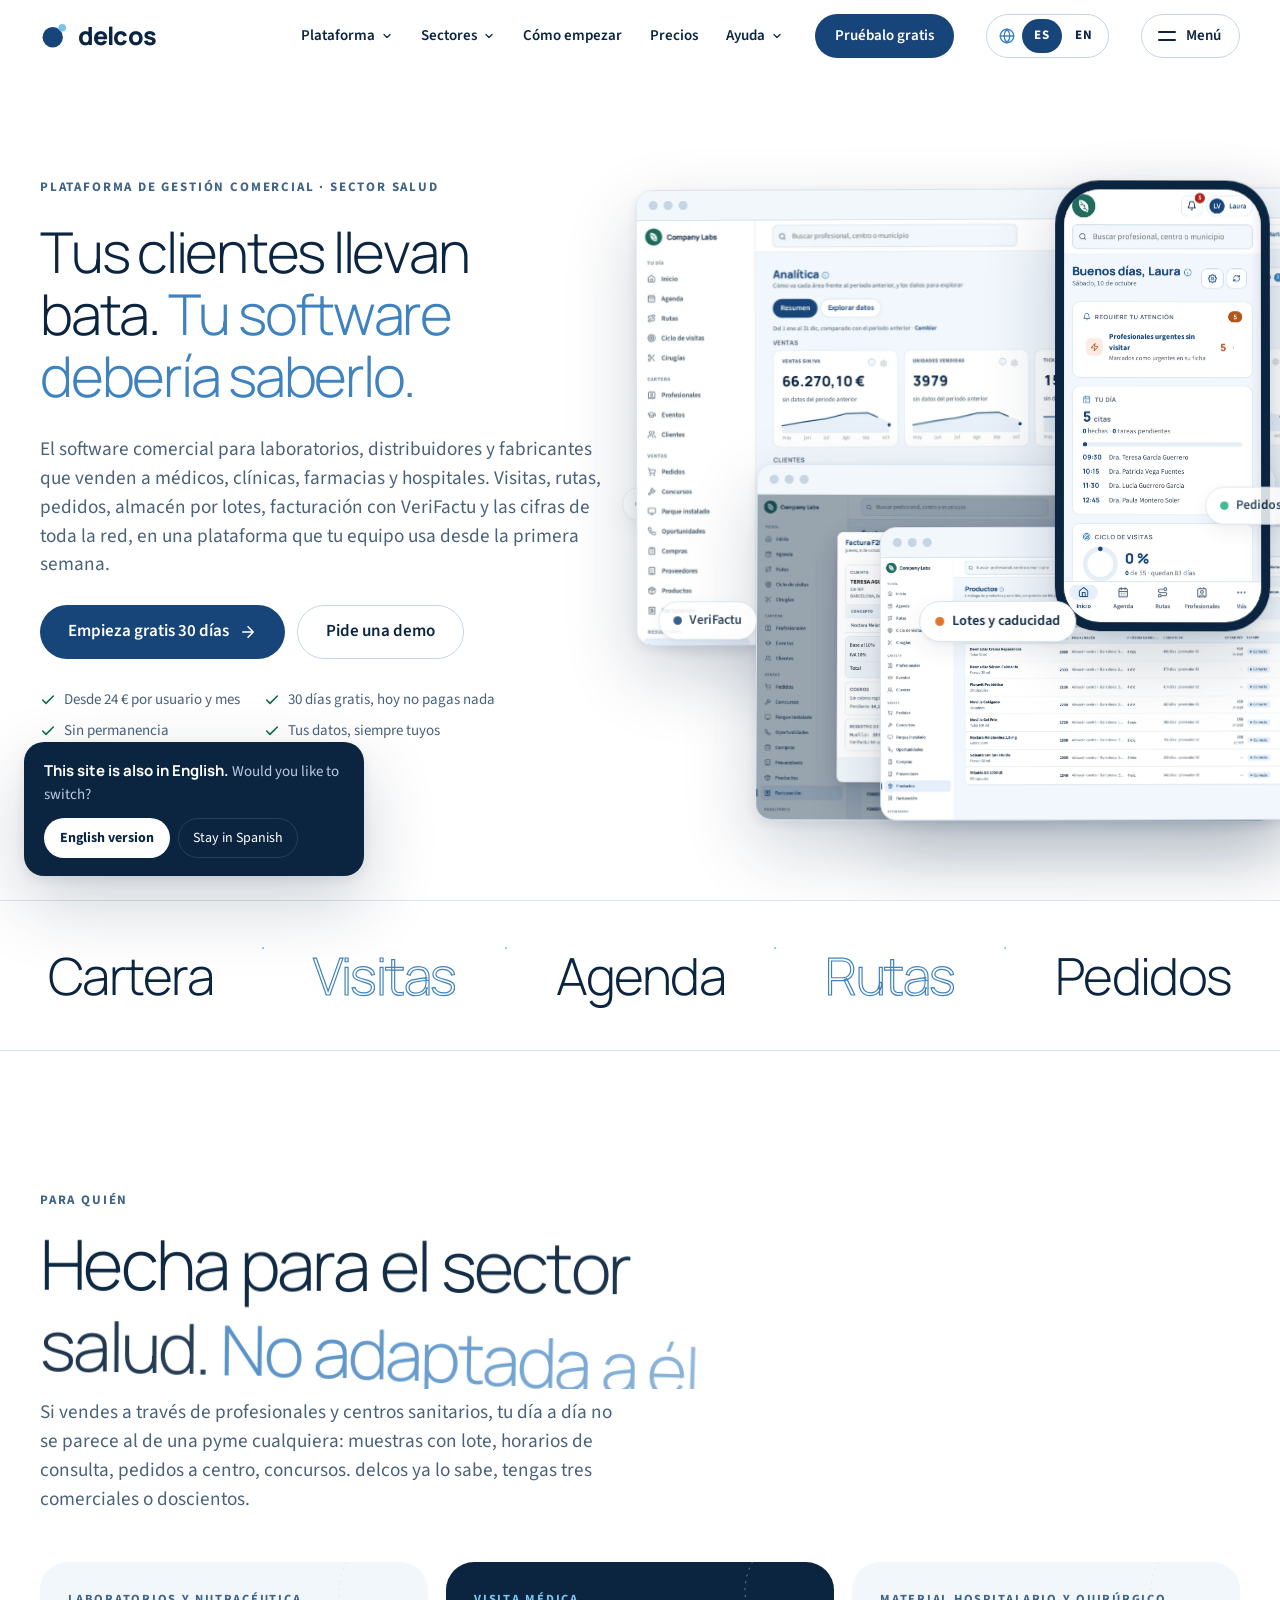
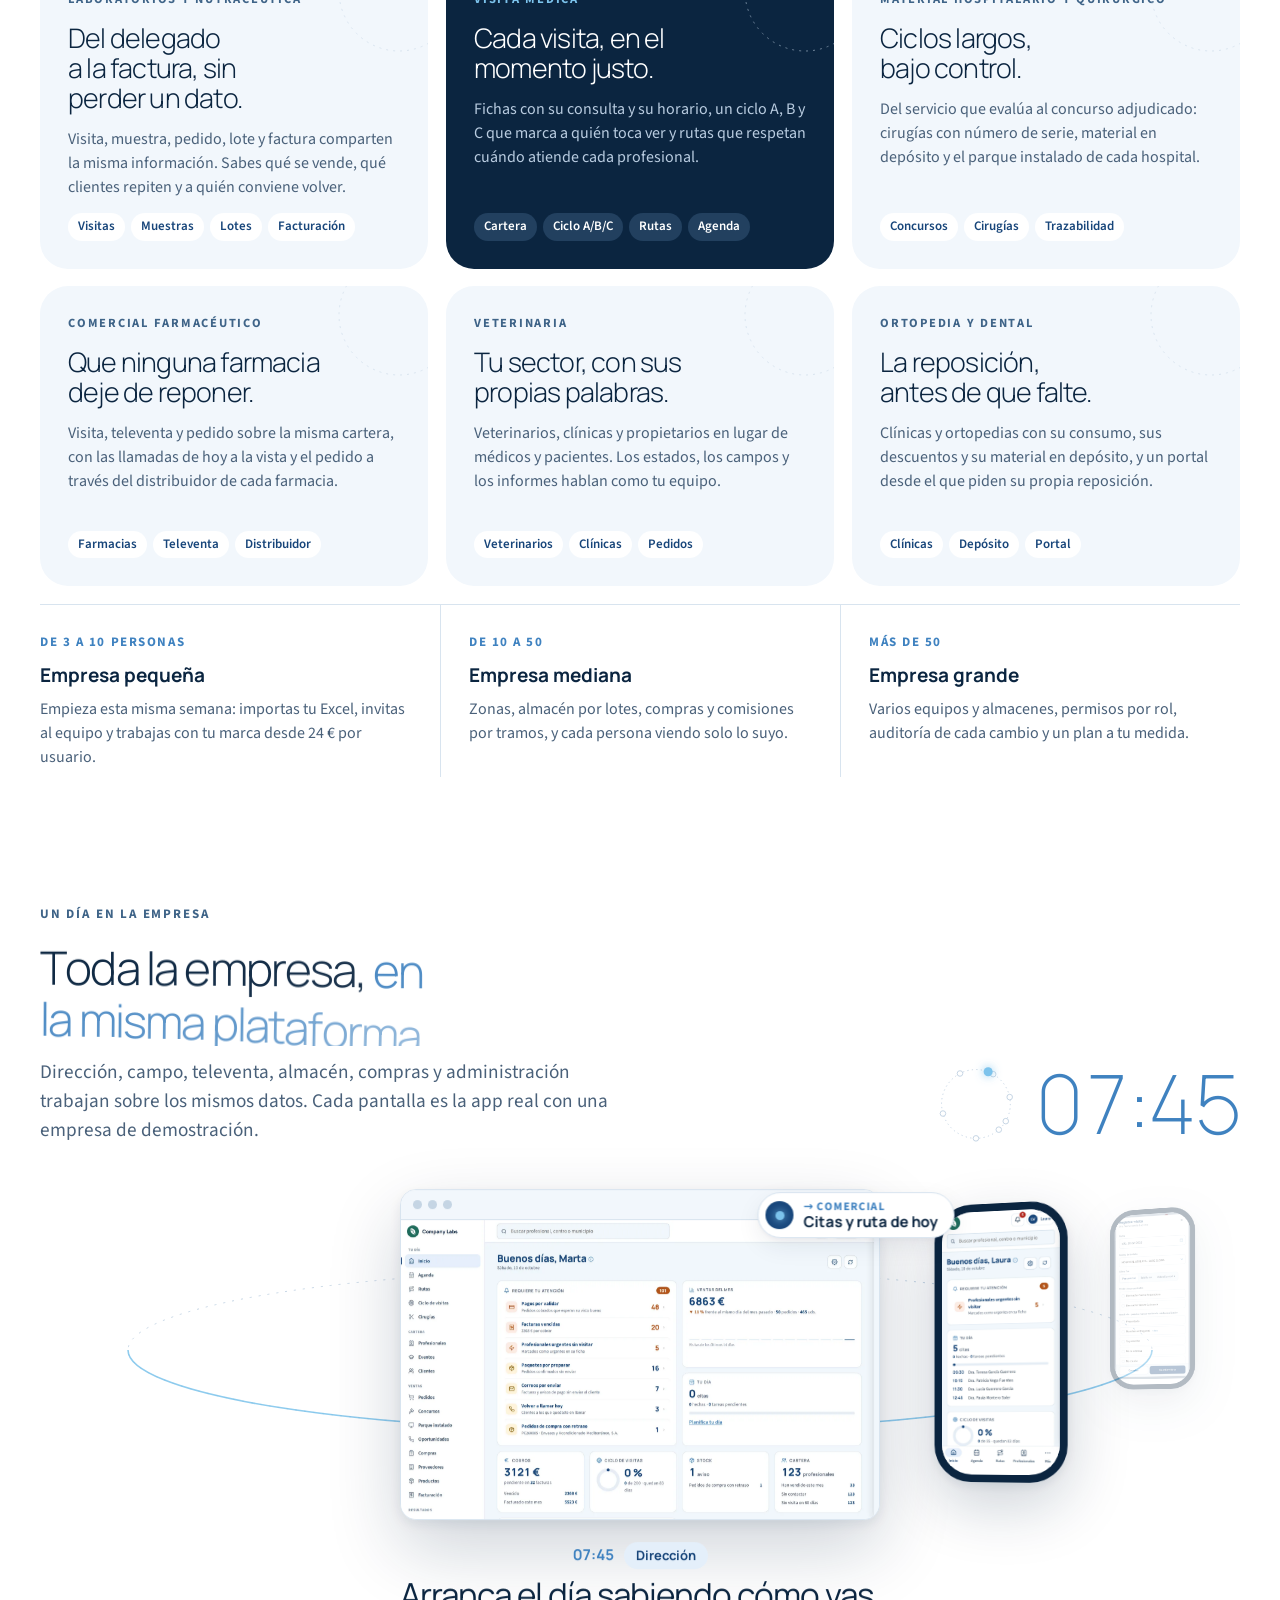
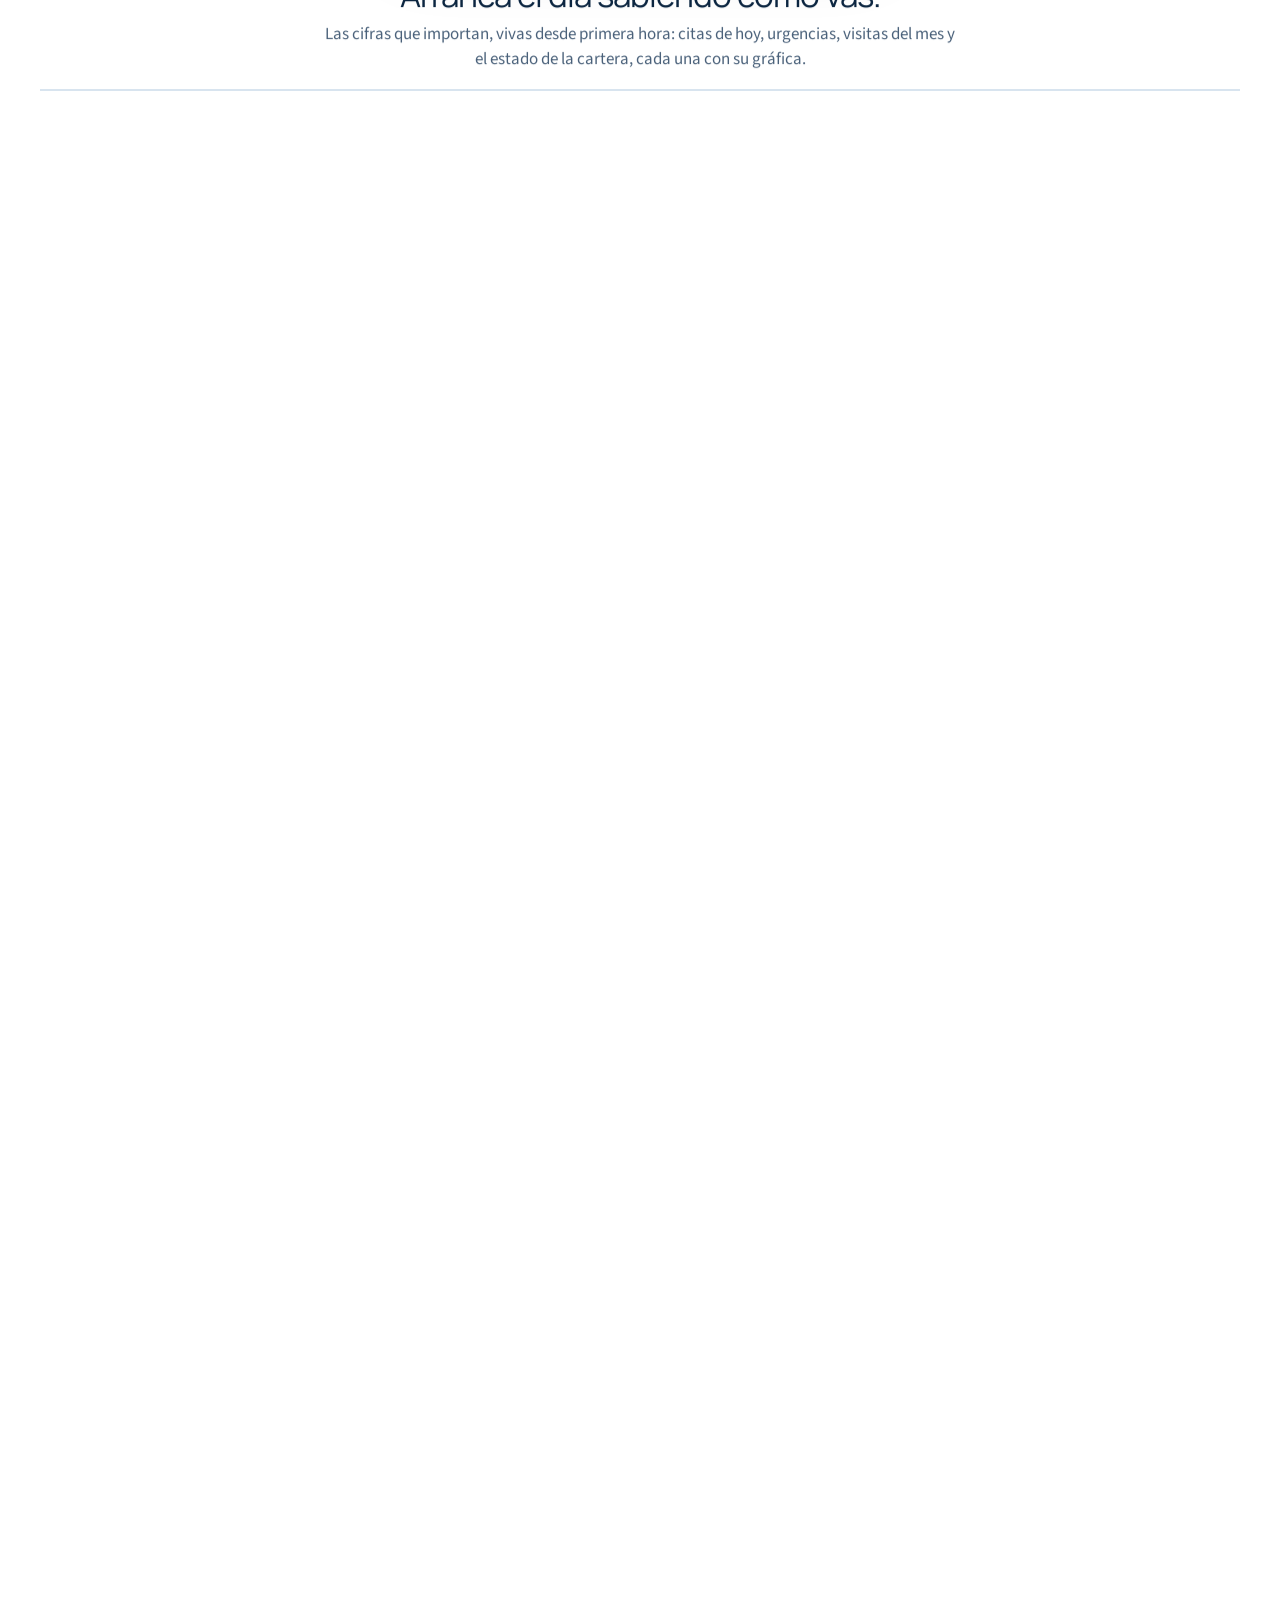
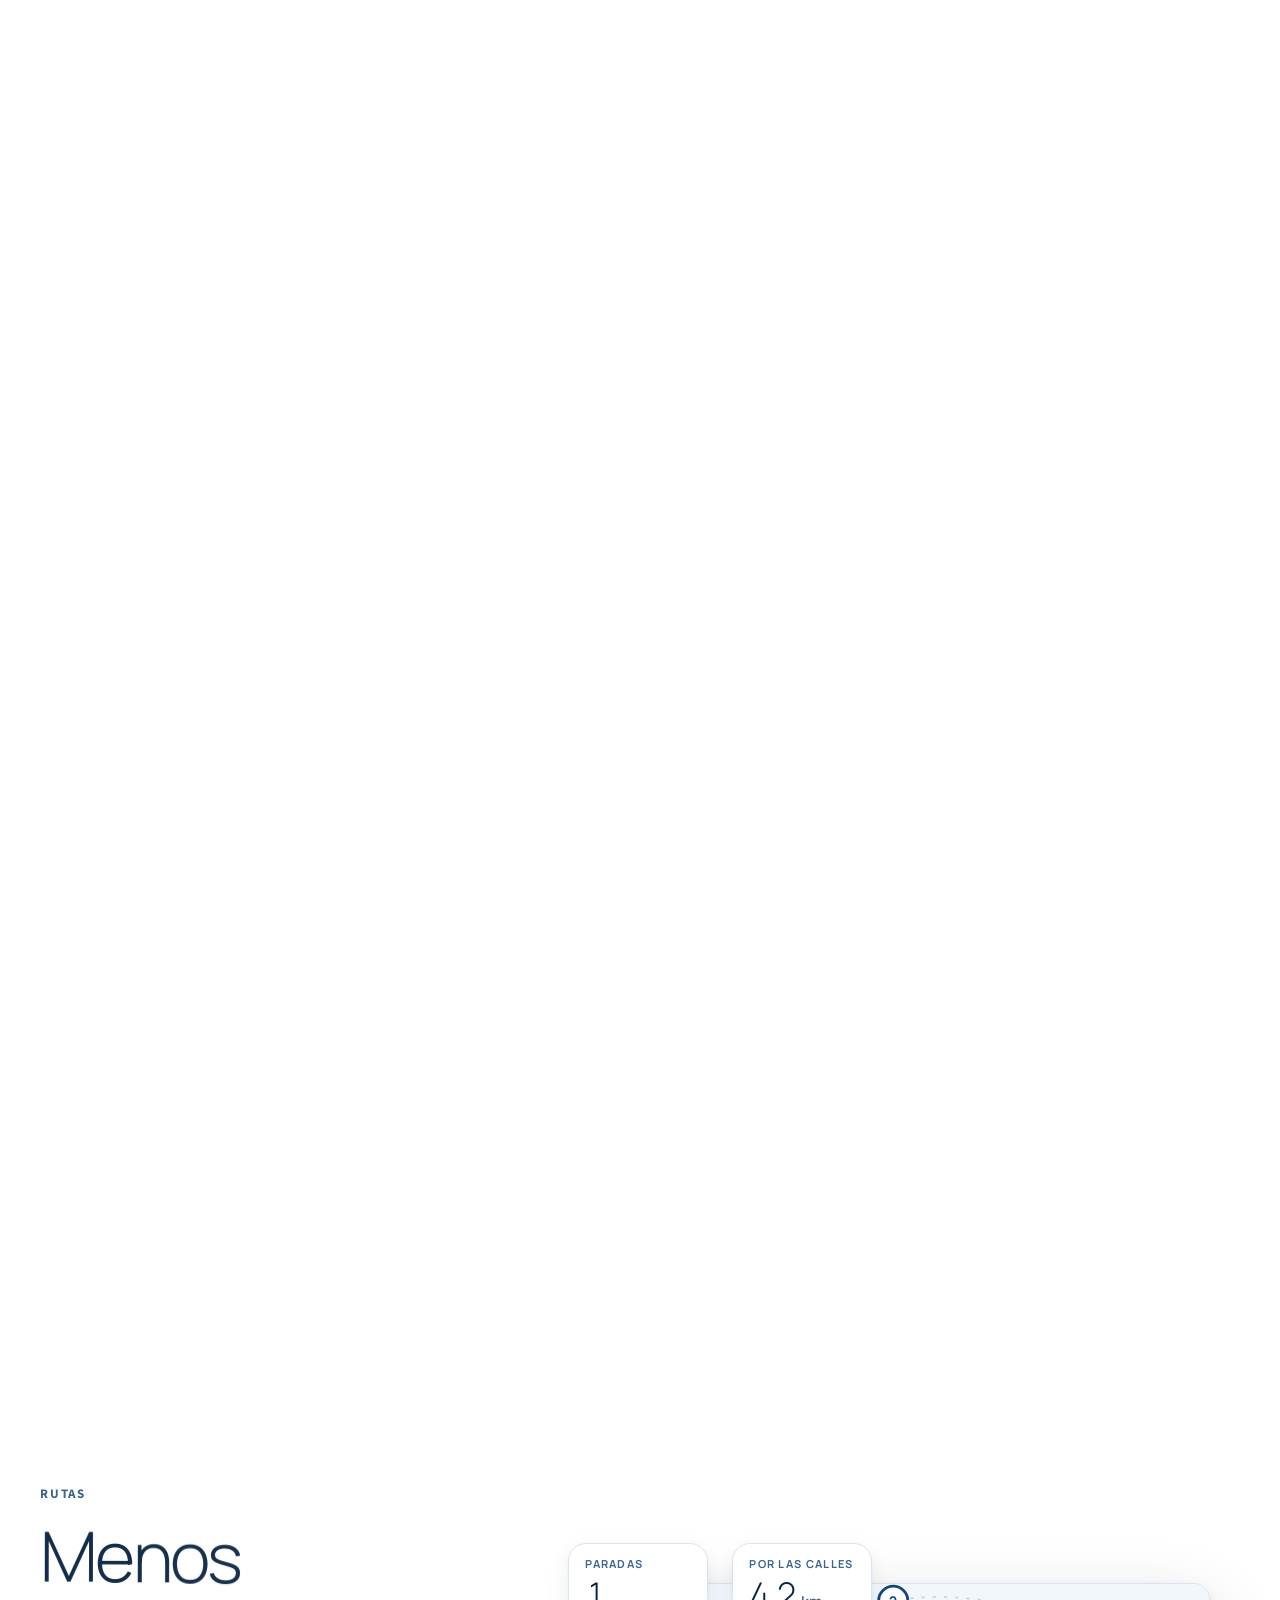
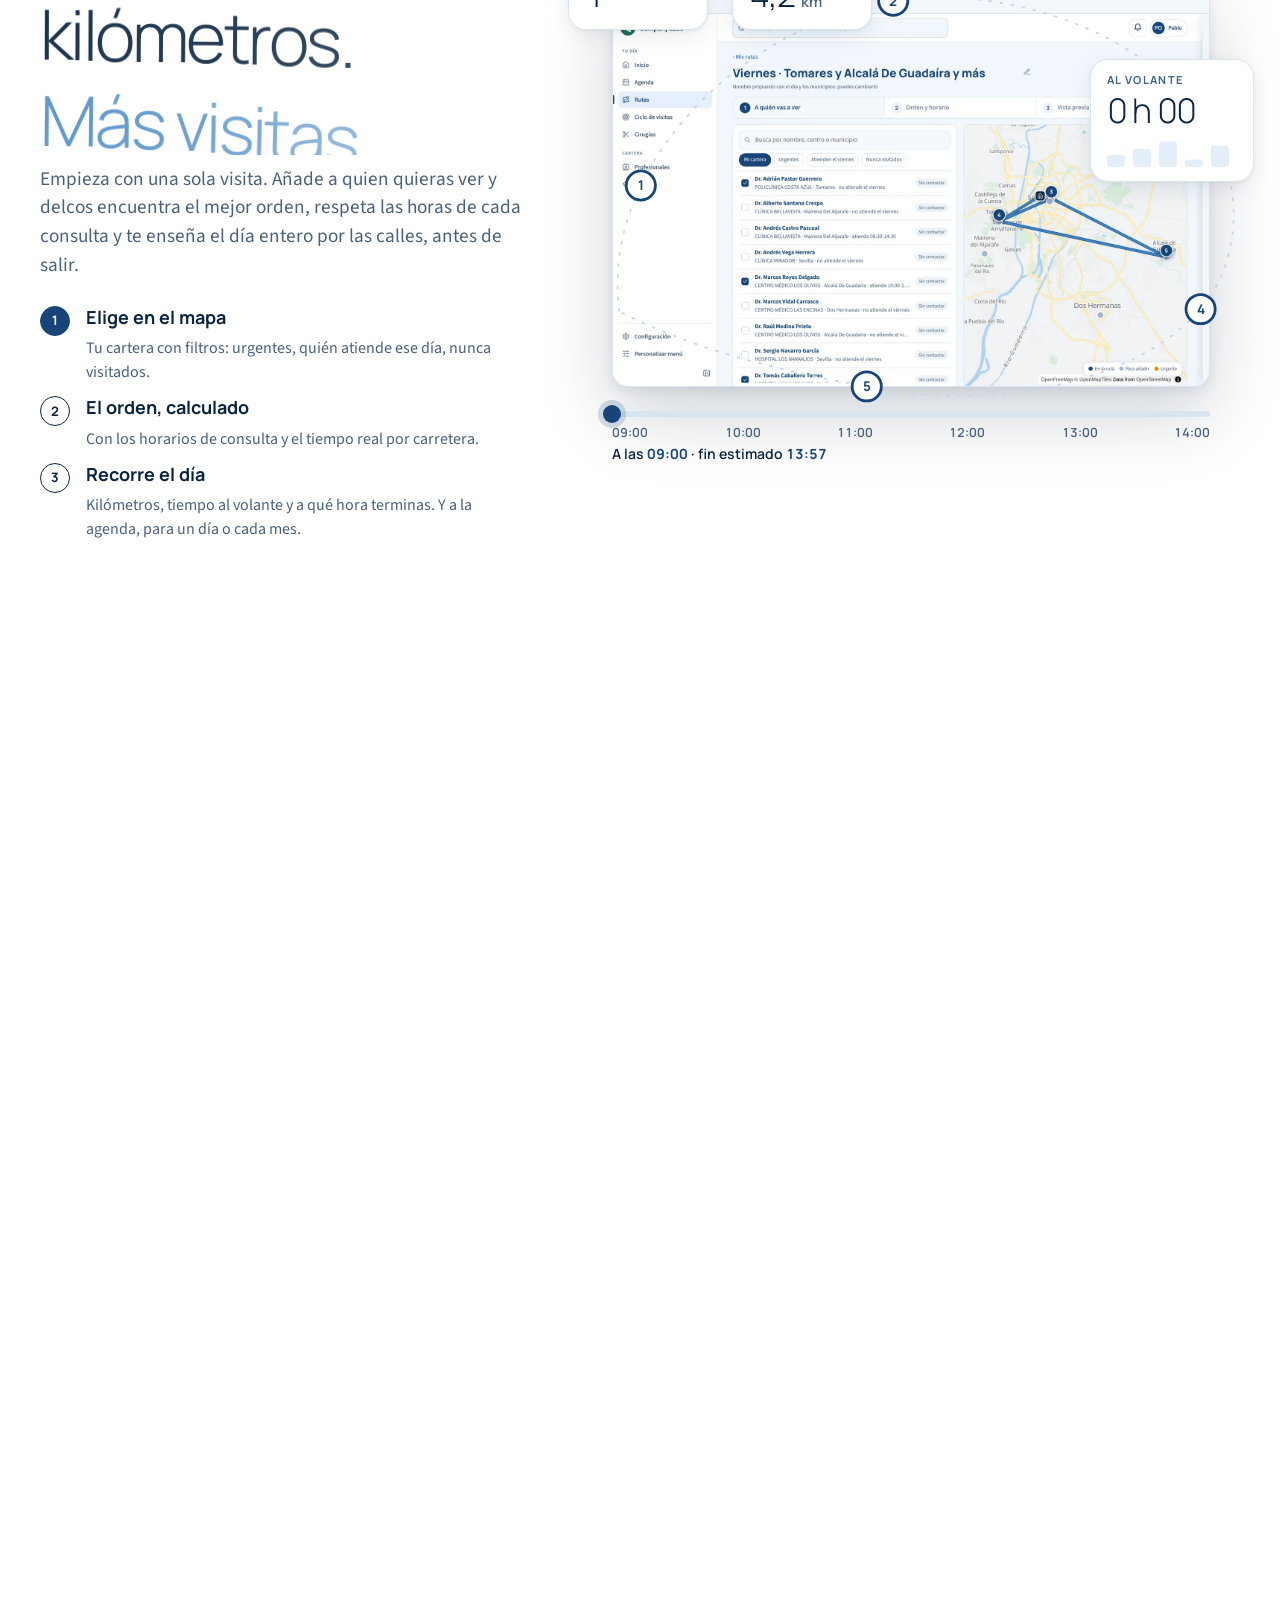
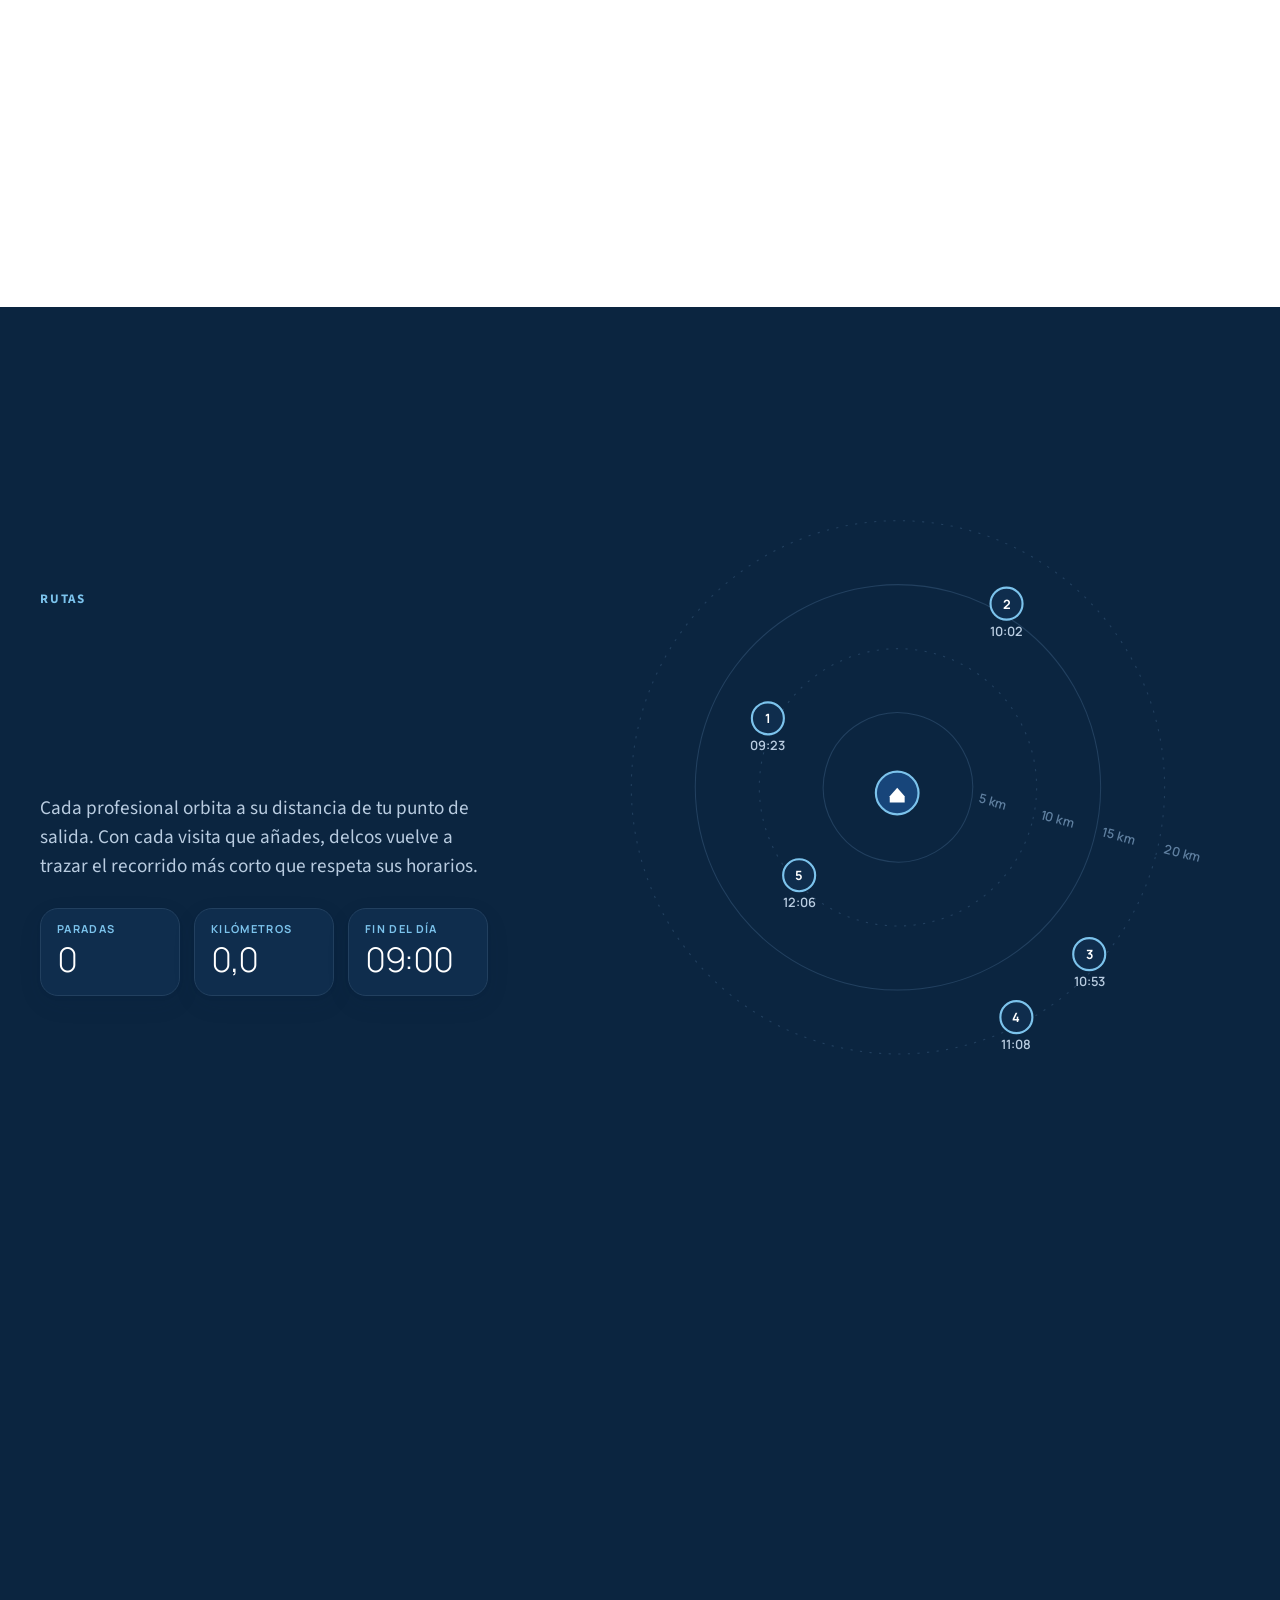
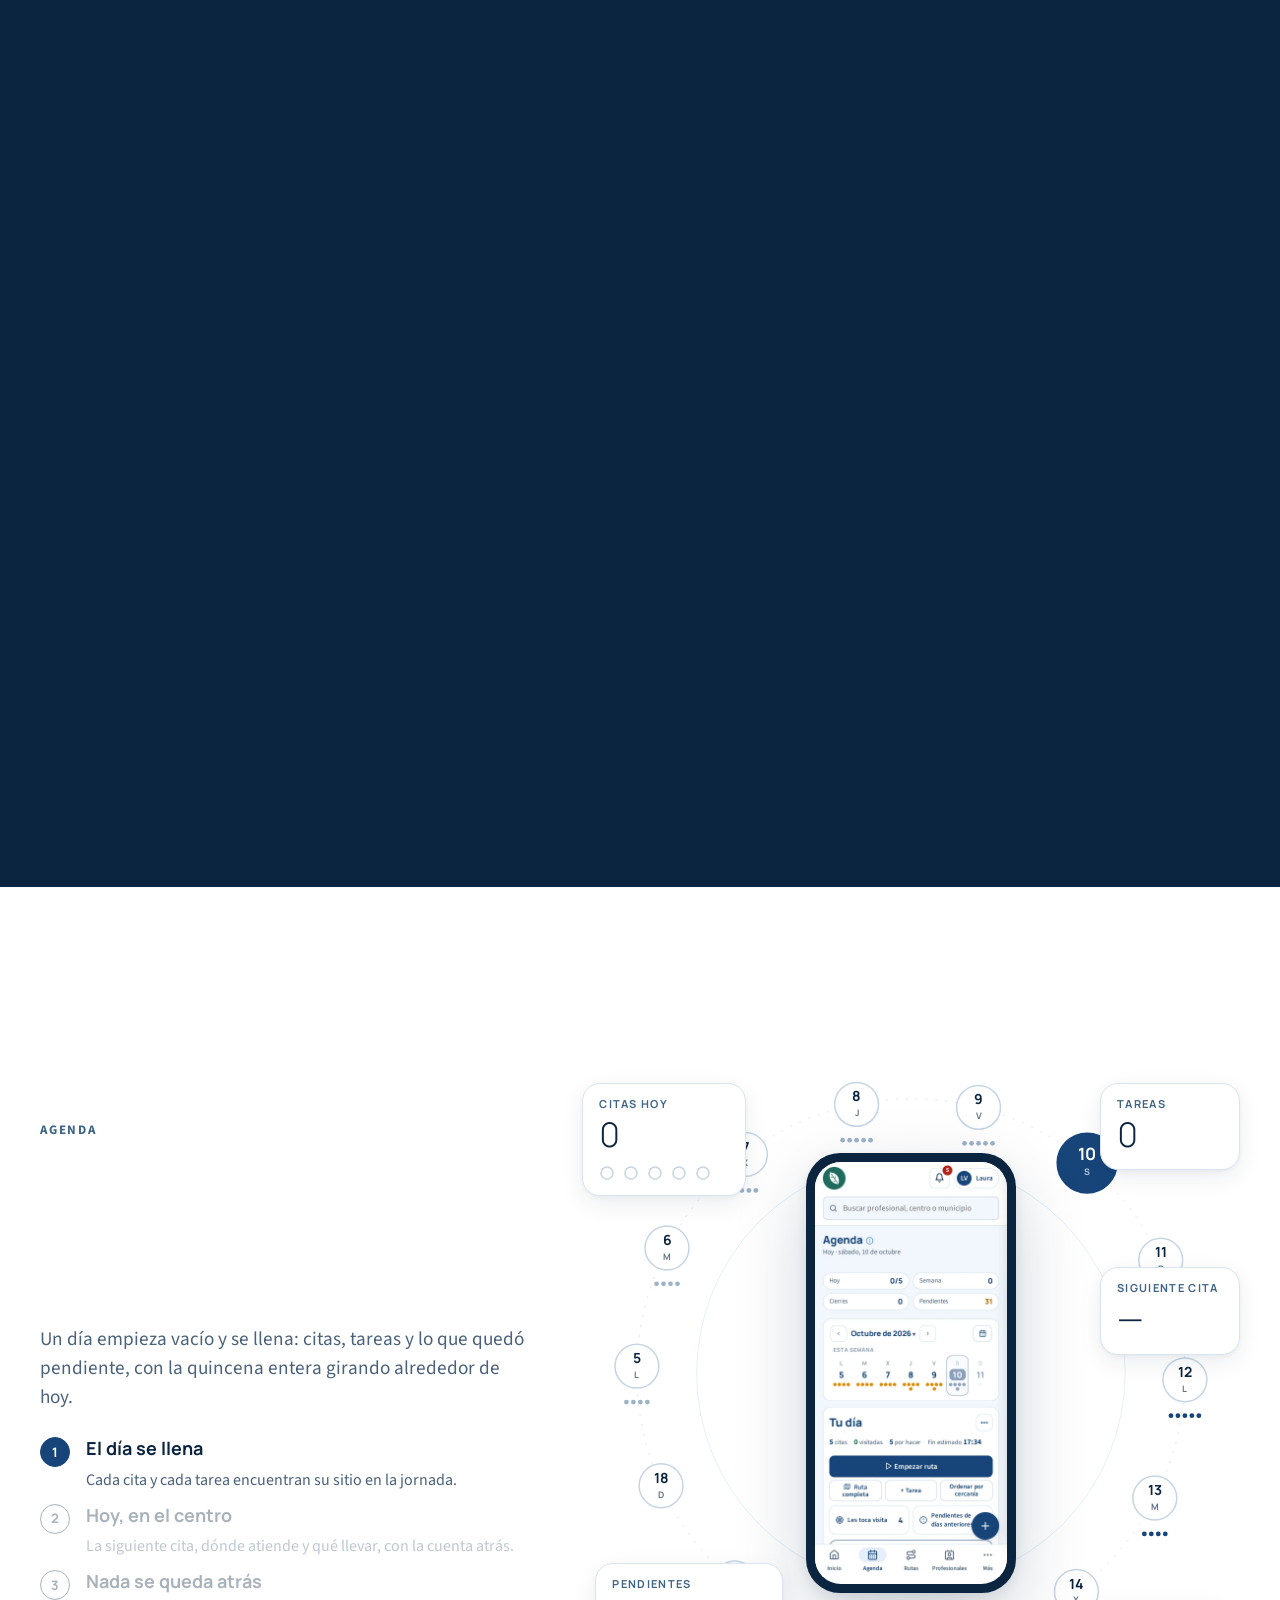
==== commit eb35b3a5: "Rutas y Agenda: el día que se crea, en órbita Cuatro secciones nuevas tras «Un día en la empresa», i" ====
--- a/index.html
+++ b/index.html
@@ -142,7 +142,7 @@
   .barra-cta{position:fixed;left:12px;right:12px;bottom:12px;z-index:37;display:flex;align-items:center;gap:14px;padding:8px 18px 8px 8px;border-radius:999px;
     background:var(--tinta);color:var(--blanco);box-shadow:var(--sombra-3);transform:translateY(140%);transition:transform .45s var(--ease-sal)}
   .barra-cta .boton{flex:1;height:48px;justify-content:center;background:var(--blanco);color:var(--tinta)}
-  .barra-cta .demo-l{color:var(--blanco)}
+  .barra-cta .demo-l{color:var(--blanco);min-height:44px;padding:0 6px;display:inline-flex;align-items:center}
   body.con-barra .barra-cta{transform:none}
   body.con-barra .arriba{bottom:84px}
   body.con-barra .aviso-idioma{bottom:84px}
@@ -774,6 +774,101 @@
   .rec-pasos li{opacity:1;transform:none}
   .razon::before{transform:scaleX(1)}
 }
+/* ================= Rutas y Agenda: el día que se crea, en órbita ================= */
+.orb{position:relative}
+.orb-carril{position:relative}
+.orb-escena{position:relative;height:100vh;display:flex;align-items:center;padding-top:72px;overflow:hidden}
+.orb-dos{display:grid;grid-template-columns:minmax(0,.85fr) minmax(0,1.15fr);gap:56px;align-items:center;width:100%}
+.orb-dos-b{grid-template-columns:minmax(0,.8fr) minmax(0,1.2fr)}
+.orb-txt .titular{margin:14px 0 18px}
+.orb-pasos{list-style:none;margin:26px 0 0;padding:0;display:grid;gap:12px}
+.orb-pasos li{display:grid;grid-template-columns:34px 1fr;gap:12px;opacity:.35;transition:opacity .4s var(--ease-sal)}
+.orb-pasos li.on{opacity:1}
+.orb-pasos .n{width:30px;height:30px;border-radius:50%;border:1.5px solid currentColor;display:grid;place-items:center;font:700 13px/1 var(--f-titulo)}
+.orb-pasos li.on .n{background:var(--marino);border-color:var(--marino);color:var(--blanco)}
+.orb-pasos b{font:700 18px/1.25 var(--f-titulo)}
+.orb-pasos p{margin:4px 0 0;color:var(--texto2);font-size:16px}
+.orb-lado{position:relative;padding:40px 30px 96px}
+.orb-svg{position:absolute;inset:-10px -30px 40px;width:calc(100% + 60px);height:calc(100% - 30px);z-index:5;overflow:visible;pointer-events:none}
+.orb-ord{position:relative;z-index:2}
+.orb .ordenador .vista{position:relative}
+.orb .ordenador .vista img{position:absolute;inset:0;width:100%;height:100%;object-fit:cover;object-position:top left;opacity:0;transition:opacity .6s var(--ease-sal)}
+.orb .ordenador .vista img.on{opacity:1}
+.orb-inst{position:absolute;z-index:6;background:var(--blanco);color:var(--tinta);border:1px solid var(--linea);border-radius:18px;box-shadow:var(--sombra-2);padding:14px 16px;min-width:140px}
+.orb-inst small{display:block;font:700 11px/1 var(--f-titulo);letter-spacing:.12em;text-transform:uppercase;color:#3F6488;margin-bottom:8px}
+.orb-inst b{font:300 34px/1 var(--f-titulo);letter-spacing:-.04em;font-variant-numeric:tabular-nums}
+.orb-inst b i{font-style:normal}
+.orb-inst b span{font-size:15px;font-weight:600;letter-spacing:0;margin-left:5px;color:var(--texto2)}
+.orb-inst svg{display:block;margin-top:10px}
+.orb-hacia{position:absolute;z-index:7;left:40px;bottom:124px;display:flex;gap:12px;align-items:center;background:var(--blanco);color:var(--tinta);border-radius:16px;box-shadow:var(--sombra-3);padding:12px 16px;border:1px solid var(--linea);white-space:nowrap;transition:opacity .4s}
+.orb-hacia .ic{width:38px;height:38px;border-radius:12px;background:var(--marino);display:grid;place-items:center;flex:none}
+.orb-hacia b{display:block;font:700 15px/1.2 var(--f-titulo)}
+.orb-hacia span{font-size:14px;color:var(--texto2)}
+/* la tarjeta que aparece al crear: «+ Visita añadida», «+ Cita», «+ Tarea» */
+.orb-nueva{position:absolute;z-index:8;left:50%;top:44%;transform:translate(-50%,-50%);pointer-events:none;display:flex;gap:10px;align-items:center;background:var(--marino);color:var(--blanco);border-radius:999px;padding:10px 18px 10px 12px;font:700 14px/1.2 var(--f-titulo);white-space:nowrap;box-shadow:var(--sombra-3);opacity:0}
+.orb-nueva i{font-style:normal;width:24px;height:24px;border-radius:50%;background:var(--celeste);color:var(--tinta);display:grid;place-items:center;font-size:16px}
+.orb-nueva small{font-weight:600;color:var(--en-tinta);font-size:13px}
+.orb-tiempo{position:absolute;z-index:6;left:30px;right:30px;bottom:22px}
+.orb-tiempo .pista{position:relative;height:6px;border-radius:99px;background:var(--linea)}
+.orb-tiempo .lleno{position:absolute;left:0;top:0;bottom:0;border-radius:99px;background:var(--marino);width:0}
+.orb-tiempo .bola{position:absolute;top:50%;width:18px;height:18px;margin:-9px 0 0 -9px;border-radius:50%;background:var(--marino);box-shadow:0 0 0 5px rgba(23,69,122,.18);left:0}
+.orb-tiempo .horas{display:flex;justify-content:space-between;font:600 12.5px/1 var(--f-titulo);color:var(--texto2);margin-top:10px;font-variant-numeric:tabular-nums}
+.orb-tiempo .ahora{font:600 14px/1 var(--f-titulo);margin-top:8px}
+.orb-tiempo .ahora b{color:var(--marino);font-variant-numeric:tabular-nums}
+@keyframes orbLate{0%{transform:scale(1);opacity:.6}70%{transform:scale(2.6);opacity:0}100%{opacity:0}}
+.orb-late{transform-box:fill-box;transform-origin:center;animation:orbLate 1.4s ease-out infinite}
+/* noche */
+.orb-fila{display:flex;gap:14px;margin-top:28px;flex-wrap:wrap}
+.orb-fila .orb-inst{position:relative}
+body.noche .orb-noche .orb-inst{background:#0F2D4D;border-color:var(--linea-t);color:var(--blanco)}
+body.noche .orb-noche .orb-inst small{color:var(--celeste)}
+.orb-lado-b{height:min(76vh,640px);padding:0}
+.orb-svg-b{width:100%;height:100%;overflow:visible}
+.orb-tel{position:absolute;right:-10px;bottom:-30px;width:200px;opacity:0}
+.orb-lado-a{height:min(80vh,660px);display:grid;place-items:center;padding:0}
+.orb-svg-a{position:absolute;inset:0;width:100%;height:100%;overflow:visible}
+.orb-tel-a{position:relative;z-index:3;width:210px}
+.orb .tel{border-radius:34px;padding:9px;background:var(--tinta);box-shadow:var(--sombra-3)}
+.orb .tel .pant{border-radius:26px;overflow:hidden;aspect-ratio:780/1688;background:var(--blanco)}
+.orb .tel img{width:100%;display:block}
+.orb-cab-b{display:flex;justify-content:space-between;gap:40px;align-items:end;flex-wrap:wrap}
+.orb-cab-b .titular{margin:14px 0 0}
+.orb-cab-b .entrada{max-width:40ch}
+.orb-zoom{position:relative;margin-top:30px;height:min(60vh,540px)}
+.orb-zoom > svg{position:absolute;inset:0;width:100%;height:100%;overflow:visible}
+.orb-ord-b{position:absolute;left:50%;top:50%;width:min(860px,72%);transform:translate(-50%,-50%) scale(.55);opacity:0;z-index:3}
+#ab-hacia,#ab-fin{opacity:0}
+#ab-hacia{left:auto;bottom:auto}
+.orb-noche{background:var(--tinta);color:var(--blanco)}
+.orb-noche .ojo{color:var(--celeste)}
+.orb-noche .titular{color:var(--blanco)}
+.orb-noche .titular em{color:var(--celeste)}
+.orb-noche .entrada{color:var(--en-tinta)}
+.orb-noche .orb-fila .orb-inst{background:#0F2D4D;border-color:var(--linea-t);color:var(--blanco)}
+.orb-noche .orb-fila .orb-inst small{color:var(--celeste)}
+/* móvil y tableta: sin escena fija; la animación se reproduce sola al llegar */
+@media (max-width:900px){
+  .orb-escena{position:relative;height:auto;padding:72px 0;overflow:visible}
+  .orb-dos,.orb-dos-b{grid-template-columns:minmax(0,1fr);gap:28px}
+  .orb-lado{padding:56px 0 96px}
+  .orb-svg{inset:10px -10px 60px;width:calc(100% + 20px)}
+  .orb-inst{padding:10px 12px;min-width:0;border-radius:14px}
+  .orb-inst b{font-size:24px}
+  .orb-inst small{font-size:10px;margin-bottom:6px}
+  .orb-inst svg{display:none}
+  .orb-lado .orb-inst[style*="left:150px"]{left:auto!important;right:-4px}
+  .orb-lado .orb-inst[style*="right:-14px"]{display:none}
+  .orb-hacia{left:8px;bottom:118px;padding:9px 12px}
+  .orb-hacia b{font-size:13.5px}.orb-hacia span{font-size:12.5px}
+  .orb-tiempo{left:0;right:0}
+  .orb-lado-b{height:auto;aspect-ratio:1}
+  .orb-tel{width:150px;right:0;bottom:-20px}
+  .orb-lado-a{height:auto;aspect-ratio:1;max-width:520px;margin:0 auto;width:100%}
+  .orb-tel-a{width:150px}
+  .orb-zoom{height:auto;aspect-ratio:4/3}
+  .orb-ord-b{width:96%}
+}
+@media (prefers-reduced-motion:reduce){.orb-late{animation:none}}
 </style>
 </head>
 <body>
@@ -903,6 +998,98 @@
   </div></div>
   <div class="escenario" id="escenario"><svg class="orbita-dia" id="orbita-dia" aria-hidden="true"><ellipse/><path class="frente"/><circle r="5"/></svg><div class="relevo" id="relevo" aria-hidden="true"><i></i><span><small></small><b></b></span></div></div>
   <div class="barra-dia" aria-hidden="true"><i id="barra-dia"></i></div>
+</section>
+
+<!-- Rutas y Agenda: el día que se crea, en órbita -->
+<section class="orb orb-claro" id="rutas" aria-label="Rutas">
+  <div class="orb-carril" id="ra"><div class="orb-escena"><div class="wrap orb-dos">
+    <div class="orb-txt">
+      <div class="ojo">Rutas</div>
+      <h2 class="titular" data-letras>Menos kilómetros. <em>Más visitas.</em></h2>
+      <p class="entrada">Empieza con una sola visita. Añade a quien quieras ver y delcos encuentra el mejor orden, respeta las horas de cada consulta y te enseña el día entero por las calles, antes de salir.</p>
+      <ol class="orb-pasos" id="ra-pasos"><li><span class="n">1</span><div><b>Elige en el mapa</b><p>Tu cartera con filtros: urgentes, quién atiende ese día, nunca visitados.</p></div></li><li><span class="n">2</span><div><b>El orden, calculado</b><p>Con los horarios de consulta y el tiempo real por carretera.</p></div></li><li><span class="n">3</span><div><b>Recorre el día</b><p>Kilómetros, tiempo al volante y a qué hora terminas. Y a la agenda, para un día o cada mes.</p></div></li></ol>
+    </div>
+    <div class="orb-lado">
+      <svg class="orb-svg" id="ra-svg" viewBox="0 0 640 440" aria-hidden="true">
+        <path id="ra-camino" d="M60,330 C40,180 210,40 360,50 C520,60 640,170 600,290 C570,380 420,420 300,400 C190,382 120,360 60,330 Z" fill="none" stroke="#C5D5E4" stroke-width="1.5" stroke-dasharray="3 7"/>
+        <path id="ra-hecho" d="M60,330 C40,180 210,40 360,50 C520,60 640,170 600,290 C570,380 420,420 300,400 C190,382 120,360 60,330 Z" fill="none" stroke="#17457A" stroke-width="3" stroke-linecap="round"/>
+        <g id="ra-paradas"></g>
+        <g id="ra-sat"><path d="M0,0 L46,-16 A50,50 0 0 1 46,16 Z" fill="#7CC3EC" opacity=".35"/><circle r="11" fill="#17457A" stroke="#fff" stroke-width="3"/></g>
+      </svg>
+      <div class="ordenador orb-ord"><div class="barra"><i></i><i></i><i></i></div><div class="vista" id="ra-vista">
+        <img src="capturas/labs_e_ruta_elegir.webp" alt="Rutas, paso 1: elegir a quién ver en el mapa" width="1600" height="1000" loading="lazy" class="on">
+        <img src="capturas/labs_e_rutas.webp" alt="Rutas, paso 3: vista previa del día por las calles" width="1600" height="1000" loading="lazy">
+        <img src="capturas/labs_e_mapa.webp" alt="Tu día en el mapa" width="1600" height="1000" loading="lazy">
+      </div></div>
+      <div class="orb-inst" style="left:-14px;top:0"><small>Paradas</small><b id="ra-n">0</b></div>
+      <div class="orb-inst" style="left:150px;top:0"><small>Por las calles</small><b><i id="ra-km">0</i><span>km</span></b></div>
+      <div class="orb-inst" style="right:-14px;top:116px"><small>Al volante</small><b id="ra-volante">0 h 00</b><svg width="130" height="26" viewBox="0 0 130 26"><g id="ra-barras"></g></svg></div>
+      <div class="orb-hacia" id="ra-hacia"><span class="ic"><svg width="20" height="20" viewBox="0 0 24 24" fill="none" stroke="#fff" stroke-width="2" stroke-linecap="round" aria-hidden="true"><path d="M5 17h14M6 17l1.5-5h9L18 17M8 12l1-3h6l1 3"/><circle cx="8" cy="17" r="1.6"/><circle cx="16" cy="17" r="1.6"/></svg></span><div><b id="ra-hacia-t"></b><span id="ra-hacia-s"></span></div></div>
+      <div class="orb-nueva" id="ra-nueva"></div>
+      <div class="orb-tiempo"><div class="pista"><div class="lleno" id="ra-lleno"></div><div class="bola" id="ra-bola"></div></div>
+        <div class="horas"><span>09:00</span><span>10:00</span><span>11:00</span><span>12:00</span><span>13:00</span><span>14:00</span></div>
+        <div class="ahora">A las <b id="ra-hora">09:00</b> · fin estimado <b>13:57</b></div></div>
+    </div>
+  </div></div></div>
+</section>
+<section class="orb orb-noche" id="rutas-orbita" data-noche aria-label="Rutas">
+  <div class="orb-carril" id="rb"><div class="orb-escena"><div class="wrap orb-dos orb-dos-b">
+    <div class="orb-txt">
+      <div class="ojo">Rutas</div>
+      <h2 class="titular" data-letras>Tu ruta crece. <em>Tu día también.</em></h2>
+      <p class="entrada">Cada profesional orbita a su distancia de tu punto de salida. Con cada visita que añades, delcos vuelve a trazar el recorrido más corto que respeta sus horarios.</p>
+      <div class="orb-fila">
+        <div class="orb-inst"><small>Paradas</small><b id="rb-n">0</b></div>
+        <div class="orb-inst"><small>Kilómetros</small><b id="rb-km">0</b></div>
+        <div class="orb-inst"><small>Fin del día</small><b id="rb-fin">09:00</b></div>
+      </div>
+    </div>
+    <div class="orb-lado orb-lado-b">
+      <svg class="orb-svg-b" id="rb-svg" viewBox="-320 -300 640 600" aria-hidden="true">
+        <g id="rb-anillos"></g><path id="rb-ruta" fill="none" stroke="#7CC3EC" stroke-width="3" stroke-linecap="round" stroke-linejoin="round"/>
+        <g id="rb-paradas"></g>
+        <g><circle r="20" fill="#17457A" stroke="#7CC3EC" stroke-width="2"/><path d="M-7,3 L0,-5 L7,3 V9 H-7 Z" fill="#fff"/></g>
+        <g id="rb-sat"><circle r="9" fill="#fff"/><circle r="16" fill="none" stroke="#7CC3EC" stroke-width="2" opacity=".6"/></g>
+      </svg>
+      <div class="tel orb-tel" id="rb-tel"><div class="pant"><img src="capturas/labs_m_rutas.webp" alt="Rutas en el móvil" width="780" height="1688" loading="lazy"></div></div>
+    </div>
+  </div></div></div>
+</section>
+<section class="orb orb-claro" id="agenda" aria-label="Agenda">
+  <div class="orb-carril" id="aa"><div class="orb-escena"><div class="wrap orb-dos">
+    <div class="orb-txt">
+      <div class="ojo">Agenda</div>
+      <h2 class="titular" data-letras>Toda la semana. <em>Un solo vistazo.</em></h2>
+      <p class="entrada">Un día empieza vacío y se llena: citas, tareas y lo que quedó pendiente, con la quincena entera girando alrededor de hoy.</p>
+      <ol class="orb-pasos" id="aa-pasos"><li><span class="n">1</span><div><b>El día se llena</b><p>Cada cita y cada tarea encuentran su sitio en la jornada.</p></div></li><li><span class="n">2</span><div><b>Hoy, en el centro</b><p>La siguiente cita, dónde atiende y qué llevar, con la cuenta atrás.</p></div></li><li><span class="n">3</span><div><b>Nada se queda atrás</b><p>Pendientes de días anteriores y a quién le toca visita este ciclo.</p></div></li></ol>
+    </div>
+    <div class="orb-lado orb-lado-a">
+      <svg class="orb-svg-a" id="aa-svg" viewBox="-330 -330 660 660" aria-hidden="true">
+        <circle r="275" fill="none" stroke="#D8E4EF" stroke-dasharray="2 8"/><circle r="215" fill="none" stroke="#E4EFFA"/><g id="aa-dias"></g>
+      </svg>
+      <div class="tel orb-tel-a"><div class="pant"><img src="capturas/labs_m_agenda.webp" alt="Agenda en el móvil" width="780" height="1688" loading="lazy"></div></div>
+      <div class="orb-inst" style="left:0;top:6%"><small>Citas hoy</small><b id="aa-citas">0</b><svg width="130" height="16" viewBox="0 0 130 16"><g id="aa-puntos"></g></svg></div>
+      <div class="orb-inst" style="right:0;top:6%"><small>Tareas</small><b id="aa-tareas">0</b></div>
+      <div class="orb-inst" style="right:0;top:34%"><small>Siguiente cita</small><b id="aa-cuenta">—</b></div>
+      <div class="orb-inst" style="left:2%;bottom:8%"><small>Pendientes</small><b><i id="aa-pend">0</i><span>de días anteriores</span></b></div>
+      <div class="orb-inst" style="right:2%;bottom:2%"><small>Les toca visita</small><b><i id="aa-toca">0</i><span>este ciclo</span></b></div>
+      <div class="orb-nueva" id="aa-nueva"></div>
+    </div>
+  </div></div></div>
+</section>
+<section class="orb orb-noche" id="agenda-zoom" data-noche aria-label="Agenda">
+  <div class="orb-carril orb-carril-c" id="ab"><div class="orb-escena"><div class="wrap">
+    <div class="orb-cab-b">
+      <div><div class="ojo">Agenda</div><h2 class="titular" data-letras>Del mes <em>al minuto.</em></h2></div>
+      <p class="entrada">Acerca la vista sin cambiar de pantalla: la quincena, el día con su hora de fin y la próxima visita, a la vista de todo el equipo.</p>
+    </div>
+    <div class="orb-zoom">
+      <svg id="ab-svg" viewBox="0 0 1200 520" preserveAspectRatio="xMidYMid meet" aria-hidden="true"><g id="ab-orbitas"></g></svg>
+      <div class="ordenador orb-ord-b" id="ab-ord"><div class="barra"><i></i><i></i><i></i></div><div class="vista"><img class="on" src="capturas/labs_e_agenda.webp" alt="Agenda: la quincena y Tu día" width="1600" height="1000" loading="lazy"></div></div>
+      <div class="orb-hacia" id="ab-hacia" style="right:3%;top:4%"><span class="ic"><svg width="20" height="20" viewBox="0 0 24 24" fill="none" stroke="#fff" stroke-width="2" stroke-linecap="round" aria-hidden="true"><circle cx="12" cy="12" r="8"/><path d="M12 8v4l3 2"/></svg></span><div><b>Siguiente: 09:30</b><span id="ab-cuenta"></span></div></div>
+      <div class="orb-inst" id="ab-fin" style="left:2%;bottom:4%"><small>Fin estimado</small><b>17:34</b></div>
+    </div>
+  </div></div></div>
 </section>
 
 <!-- 3 · Módulos -->
@@ -1870,6 +2057,162 @@
 
 /* ================= cierre: el planeta llega desde lejos y se queda en órbita ================= */
 gsap.fromTo('.cierre .orbita', { scale: .25, rotate: -160, y: 120 }, { scale: 1, rotate: 0, y: 0, ease: 'none', scrollTrigger: { trigger: '.cierre', start: 'top bottom', end: 'top 25%', scrub: 1 } });
+/* ================= Rutas y Agenda: el día que se crea, en órbita ================= */
+(() => {
+  const EN = document.documentElement.lang === 'en';
+  const NS = 'http://www.w3.org/2000/svg';
+  const el = (tag, at, padre) => { const e = document.createElementNS(NS, tag); for (const k in at) e.setAttribute(k, at[k]); padre && padre.appendChild(e); return e; };
+  const hh = m => String(Math.floor(m / 60)).padStart(2, '0') + ':' + String(Math.round(m % 60)).padStart(2, '0');
+  const lerp = (a, b, t) => a + (b - a) * t, cl = (x, a = 0, b = 1) => Math.max(a, Math.min(b, x));
+  const num = (x, d = 0) => x.toFixed(d).replace('.', EN ? '.' : ',');
+  const dur = m => Math.floor(m / 60) + ' h ' + String(Math.round(m % 60)).padStart(2, '0');
+  const nueva = (caja, texto, sub) => { caja.innerHTML = '<i>+</i><span>' + texto + (sub ? ' <small>' + sub + '</small>' : '') + '</span>';
+    gsap.killTweensOf(caja); gsap.fromTo(caja, { opacity: 0, y: 14, scale: .92 }, { opacity: 1, y: 0, scale: 1, duration: .35, ease: 'back.out(2)' });
+    gsap.to(caja, { opacity: 0, y: -18, duration: .5, delay: .9, ease: 'power2.in' }); };
+  // En el ordenador la escena se queda fija y avanza con el desplazamiento; en el móvil se reproduce sola al llegar
+  const escena = (id, fn) => {
+    if (QUIETO) { fn(1); return; }
+    if (ESCRITORIO) { const c = $(id); ScrollTrigger.create({ trigger: c, pin: c.querySelector('.orb-escena'), start: 'top top', end: c.classList.contains('orb-carril-c') ? '+=200%' : '+=320%', scrub: .4, onUpdate: s => fn(s.progress) }); fn(0); return; }
+    const o = { p: 0 }; fn(0);
+    gsap.to(o, { p: 1, duration: 7, ease: 'none', onUpdate: () => fn(o.p), scrollTrigger: { trigger: id, start: 'top 65%' } });
+  };
+
+  /* ---------- Rutas A: de una visita al día entero, y el satélite lo recorre ---------- */
+  (() => {
+    const camino = $('#ra-camino'), hecho = $('#ra-hecho'), L = camino.getTotalLength(), sat = $('#ra-sat');
+    hecho.style.strokeDasharray = L;
+    const PAR = [[.08, '09:23', 'Dra. Alba Nieto', '4,2 km', 4.2], [.28, '10:02', 'Dr. Tomás Caballero', '11,8 km', 16], [.48, '10:53', 'Dr. Marcos Reyes', '19,5 km', 35.5], [.62, '11:08', 'Dra. Cristina Pascual', '0,4 km', 35.9], [.84, '12:06', 'Dr. Adrián Pastor', '28,3 km', 64.2]];
+    const g = $('#ra-paradas');
+    const nodos = PAR.map(([t], i) => { const p = camino.getPointAtLength(t * L), n = el('g', { transform: 'translate(' + p.x + ',' + p.y + ')', opacity: 0 }, g);
+      el('circle', { r: 16, fill: '#7CC3EC', opacity: 0 }, n); el('circle', { r: 13, fill: '#fff', stroke: '#17457A', 'stroke-width': 2.5 }, n);
+      const tx = el('text', { 'text-anchor': 'middle', 'dominant-baseline': 'central', 'font-family': 'Manrope', 'font-weight': 700, 'font-size': 12, fill: '#17457A' }, n); tx.textContent = i + 1; return n; });
+    const barras = $('#ra-barras'); [24, 36, 51, 15, 43].forEach((v, i) => el('rect', { x: i * 26, y: 26 - v / 2, width: 18, height: v / 2, rx: 3, fill: '#E4EFFA' }, barras));
+    const imgs = $$('#ra-vista img'), pasos = $$('#ra-pasos li'), caja = $('#ra-nueva');
+    let vistas = 0;
+    escena('#ra', p => {
+      // 1 · creación (0–0,34): las paradas llegan una a una
+      const n = Math.min(5, Math.floor(cl(p / .34) * 5.999) + (p > 0.02 ? 1 : 0) - (p > 0.02 ? 0 : 0));
+      const visibles = p < .02 ? 1 : Math.min(5, 1 + Math.floor(cl((p - .02) / .32) * 4.999));
+      if (visibles > vistas && p < .4) { const s = PAR[visibles - 1]; nueva(caja, (EN ? 'Visit added: ' : 'Visita añadida: ') + s[2], s[1]); }
+      vistas = visibles;
+      nodos.forEach((nd, i) => { nd.setAttribute('opacity', i < visibles ? 1 : 0); });
+      $('#ra-n').textContent = visibles;
+      // 2 · el orden (0,34–0,55): la órbita se traza entre las paradas
+      const traza = cl((p - .34) / .21);
+      // 3 · el recorrido (0,55–1): el satélite sale y el tiempo avanza
+      const t = cl((p - .55) / .43);
+      const fase = p < .34 ? 0 : p < .55 ? 1 : 2;
+      imgs.forEach((im, i) => im.classList.toggle('on', i === fase)); pasos.forEach((li, i) => li.classList.toggle('on', i <= fase));
+      hecho.style.strokeDashoffset = L * (1 - Math.max(traza * .999, 0));
+      hecho.setAttribute('stroke', t > 0 ? '#9DB3C8' : '#17457A');
+      const pt = camino.getPointAtLength(t * L), pt2 = camino.getPointAtLength(Math.min(L, t * L + 2));
+      sat.setAttribute('transform', 'translate(' + pt.x + ',' + pt.y + ') rotate(' + (Math.atan2(pt2.y - pt.y, pt2.x - pt.x) * 180 / Math.PI) + ')');
+      sat.style.opacity = traza > .98 ? 1 : 0;
+      let sig = t > 0 ? PAR.findIndex(x => x[0] > t) : 0; if (sig < 0) sig = PAR.length;
+      nodos.forEach((nd, i) => { const c = nd.children, h = t > 0 && i < sig;
+        c[1].setAttribute('fill', h ? '#9DB3C8' : '#fff'); c[1].setAttribute('stroke', h ? '#9DB3C8' : '#17457A'); c[2].setAttribute('fill', h ? '#fff' : '#17457A');
+        c[0].classList.toggle('orb-late', t > 0 && i === sig); });
+      const kmTotal = PAR[visibles - 1][4];
+      $('#ra-km').textContent = num(t > 0 ? lerp(0, 82.3, t) : kmTotal * (fase ? lerp(1, 82.3 / 64.2, traza) : 1), 1);
+      $('#ra-hora').textContent = hh(lerp(540, 837, t));
+      const pc = t * (837 - 540) / 300 * 100; $('#ra-lleno').style.width = pc + '%'; $('#ra-bola').style.left = pc + '%';
+      $('#ra-volante').textContent = dur(128 * t);
+      [...barras.children].forEach((r, i) => r.setAttribute('fill', t > 0 && i < sig ? '#17457A' : '#E4EFFA'));
+      const hacia = $('#ra-hacia'); hacia.style.opacity = t > 0 ? 1 : 0;
+      const s = PAR[Math.min(sig, PAR.length - 1)];
+      $('#ra-hacia-t').textContent = sig >= PAR.length ? (EN ? 'Last visit done' : 'Última visita terminada') : (EN ? 'Heading to ' : 'Hacia ') + s[2];
+      $('#ra-hacia-s').textContent = sig >= PAR.length ? (EN ? 'Finish around 13:57' : 'Fin hacia las 13:57') : (EN ? 'Arriving around ' : 'Llegas hacia las ') + s[1] + ' · ' + s[3];
+    });
+  })();
+
+  /* ---------- Rutas B: la ruta crece de órbita en órbita ---------- */
+  (() => {
+    const an = $('#rb-anillos');
+    [70, 130, 190, 250].forEach((r, i) => { el('circle', { r, fill: 'none', stroke: '#22405F', 'stroke-dasharray': i % 2 ? '2 7' : 'none' }, an);
+      const t = el('text', { x: r + 6, y: -6, fill: '#5F7F9F', 'font-family': 'Manrope', 'font-size': 12, 'font-weight': 600 }, an); t.textContent = (5 * (i + 1)) + ' km'; });
+    const P = [[140, -150, '09:23', 4.2], [205, -60, '10:02', 16], [235, 40, '10:53', 35.5], [238, 62, '11:08', 35.9], [120, 140, '12:06', 64.2]].map(([r, a, h, km]) => ({ x: r * Math.cos(a * Math.PI / 180), y: r * Math.sin(a * Math.PI / 180), h, km }));
+    const pts = [{ x: 0, y: 0 }, ...P, { x: 0, y: 0 }];
+    let d = 'M0,0'; const cortes = [0];
+    const ruta = $('#rb-ruta');
+    for (let i = 1; i < pts.length; i++) { const a = pts[i - 1], b = pts[i], mx = (a.x + b.x) / 2, my = (a.y + b.y) / 2, k = .35;
+      d += ' Q' + (mx - (b.y - a.y) * k) + ',' + (my + (b.x - a.x) * k) + ' ' + b.x + ',' + b.y; ruta.setAttribute('d', d); cortes.push(ruta.getTotalLength()); }
+    const L = ruta.getTotalLength(); ruta.style.strokeDasharray = L;
+    const g = $('#rb-paradas');
+    const nodos = P.map((q, i) => { const n = el('g', { transform: 'translate(' + q.x + ',' + q.y + ')', opacity: 0 }, g);
+      el('circle', { r: 15, fill: '#7CC3EC', opacity: 0 }, n);
+      el('circle', { r: 15, fill: '#0F2D4D', stroke: '#7CC3EC', 'stroke-width': 2 }, n);
+      const t = el('text', { 'text-anchor': 'middle', 'dominant-baseline': 'central', fill: '#fff', 'font-family': 'Manrope', 'font-weight': 700, 'font-size': 12 }, n); t.textContent = i + 1;
+      const h = el('text', { y: 30, 'text-anchor': 'middle', fill: '#B9CCE0', 'font-family': 'Manrope', 'font-weight': 600, 'font-size': 12 }, n); h.textContent = q.h; return n; });
+    const sat = $('#rb-sat'), tel = $('#rb-tel');
+    escena('#rb', p => {
+      // los anillos se abren y la ruta crece parada a parada (0–0,7); el satélite la recorre (0,7–0,92); llega el móvil
+      const abre = cl(p / .15); an.style.transformOrigin = 'center'; an.style.transformBox = 'fill-box';
+      an.style.transform = 'scale(' + lerp(.25, 1, abre) + ') rotate(' + (p * 40) + 'deg)'; an.style.opacity = abre;
+      const crece = cl((p - .1) / .6), k = crece * P.length, n = Math.min(P.length, Math.ceil(k));
+      nodos.forEach((nd, i) => { nd.setAttribute('opacity', cl(k - i)); nd.children[0].classList.toggle('orb-late', i === n - 1 && crece < 1); });
+      const hasta = n ? cortes[n] : 0, antes = n ? cortes[n - 1] : 0, parcial = antes + (hasta - antes) * cl(k - (n - 1));
+      ruta.style.strokeDashoffset = L - (crece >= 1 ? L : parcial);
+      $('#rb-n').textContent = n; $('#rb-km').textContent = num(n ? lerp(n > 1 ? P[n - 2].km : 0, P[n - 1].km, cl(k - (n - 1))) : 0, 1);
+      const t = cl((p - .7) / .22), pt = ruta.getPointAtLength(t * L);
+      sat.setAttribute('transform', 'translate(' + pt.x + ',' + pt.y + ')'); sat.style.opacity = t > 0 && t < 1 ? 1 : 0;
+      $('#rb-fin').textContent = hh(n ? lerp(540, 741, Math.min(1, crece)) : 540);
+      const m = cl((p - .86) / .12); tel.style.opacity = m; tel.style.transform = 'translateY(' + ((1 - m) * 60) + 'px)';
+    });
+  })();
+
+  /* ---------- Agenda A: el día empieza vacío y se llena ---------- */
+  (() => {
+    const g = $('#aa-dias'), DIAS = EN ? ['M', 'T', 'W', 'T', 'F', 'S', 'S'] : ['L', 'M', 'X', 'J', 'V', 'S', 'D'], CIT = [4, 4, 4, 5, 5, 0, 0, 5, 4, 4, 5, 4, 0, 0];
+    const HOY = 5;
+    const nodos = CIT.map((c, i) => { const n = el('g', {}, g), hoy = i === HOY;
+      el('circle', { r: hoy ? 30 : 22, fill: hoy ? '#17457A' : '#fff', stroke: hoy ? '#17457A' : '#C5D5E4', 'stroke-width': 1.5 }, n);
+      const t = el('text', { y: -3, 'text-anchor': 'middle', fill: hoy ? '#fff' : '#0B2540', 'font-family': 'Manrope', 'font-weight': 700, 'font-size': hoy ? 17 : 14 }, n); t.textContent = 5 + i;
+      const s = el('text', { y: 12, 'text-anchor': 'middle', fill: hoy ? '#B9CCE0' : '#5F7389', 'font-family': 'Manrope', 'font-weight': 700, 'font-size': 9 }, n); s.textContent = DIAS[i % 7];
+      const k = hoy ? 7 : c; for (let j = 0; j < k; j++) { const cx = (j - (k - 1) / 2) * 7, tarea = hoy && j >= 5;
+        (tarea ? el('rect', { x: cx - 2.5, y: 41.5, width: 5, height: 5, rx: 1, fill: '#7CC3EC' }, n) : el('circle', { cx, cy: hoy ? 44 : 36, r: 2.4, fill: i < HOY ? '#9DB3C8' : hoy ? '#7CC3EC' : '#17457A' }, n)).setAttribute('opacity', hoy ? 0 : 1); }
+      return n; });
+    const pts = $('#aa-puntos'); for (let k = 0; k < 5; k++) el('circle', { cx: 8 + k * 24, cy: 8, r: 6, fill: '#fff', stroke: '#C5D5E4', 'stroke-width': 1.5 }, pts);
+    const NUE = EN ? [['Appointment 09:30', 'Dr Teresa García'], ['Appointment 10:15', 'Dr Patricia Vega'], ['Appointment 11:30', 'Dr Lucía Guerrero'], ['Appointment 12:45', 'Dr Paula Montero'], ['Appointment 16:00', 'Dr Óscar Cano'], ['Task', 'Bring the tolerance study'], ['Task', 'Call Farmacia Montero']]
+      : [['Cita 09:30', 'Dra. Teresa García'], ['Cita 10:15', 'Dra. Patricia Vega'], ['Cita 11:30', 'Dra. Lucía Guerrero'], ['Cita 12:45', 'Dra. Paula Montero'], ['Cita 16:00', 'Dr. Óscar Cano'], ['Tarea', 'Llevar el estudio de tolerancia'], ['Tarea', 'Llamar a Farmacia Montero']];
+    const pasos = $$('#aa-pasos li'), caja = $('#aa-nueva'), hoyN = nodos[HOY];
+    let vistas = 0;
+    escena('#aa', p => {
+      const llena = cl(p / .45), k = Math.floor(llena * 7.999), n = p < .01 ? 0 : Math.min(7, k + 1);
+      if (n > vistas && p < .5) nueva(caja, NUE[n - 1][0], NUE[n - 1][1]);
+      vistas = n;
+      [...hoyN.children].slice(3).forEach((m, j) => m.setAttribute('opacity', j < n ? 1 : 0));
+      gsap.set(hoyN.children[0], { attr: { r: 30 + (n ? 3 : 0) } });
+      const citas = Math.min(n, 5), tareas = Math.max(0, n - 5);
+      $('#aa-citas').textContent = citas; $('#aa-tareas').textContent = tareas;
+      [...pts.children].forEach((c, j) => { c.setAttribute('fill', j < citas ? '#17457A' : '#fff'); c.setAttribute('stroke', j < citas ? '#17457A' : '#C5D5E4'); });
+      // la quincena gira hasta dejar hoy delante
+      const base = lerp(-140, 0, cl(p / .6));
+      nodos.forEach((nd, i) => { const a = (90 + (i - HOY) * (360 / 14) + base) * Math.PI / 180; nd.setAttribute('transform', 'translate(' + (275 * Math.cos(a)) + ',' + (275 * Math.sin(a)) + ')'); });
+      const fase = p < .45 ? 0 : p < .72 ? 1 : 2; pasos.forEach((li, i) => li.classList.toggle('on', i <= fase));
+      const m = Math.round(lerp(140, 85, cl((p - .45) / .5))); $('#aa-cuenta').textContent = p < .45 ? '—' : (EN ? 'in ' : 'en ') + Math.floor(m / 60) + ' h ' + String(m % 60).padStart(2, '0') + ' min';
+      $('#aa-pend').textContent = Math.round(22 * cl((p - .72) / .15)); $('#aa-toca').textContent = Math.round(4 * cl((p - .78) / .12));
+    });
+  })();
+
+  /* ---------- Agenda B: del mes al minuto ---------- */
+  (() => {
+    const g = $('#ab-orbitas');
+    for (let i = 0; i < 30; i++) { const a = i / 30 * Math.PI * 2; el('circle', { cx: 600 + 520 * Math.cos(a), cy: 260 + 200 * Math.sin(a), r: 5, fill: i === 9 ? '#7CC3EC' : '#22405F' }, g); }
+    el('ellipse', { cx: 600, cy: 260, rx: 520, ry: 200, fill: 'none', stroke: '#22405F', 'stroke-dasharray': '2 8' }, g);
+    el('ellipse', { cx: 600, cy: 260, rx: 360, ry: 140, fill: 'none', stroke: '#22405F' }, g);
+    const ord = $('#ab-ord');
+    escena('#ab', p => {
+      const z = cl(p / .5);
+      g.style.transformOrigin = '600px 260px'; g.style.transform = 'scale(' + lerp(1, 2.4, z) + ') rotate(' + lerp(0, 25, z) + 'deg)'; g.style.opacity = 1 - z * .75;
+      const o = cl((p - .2) / .35); ord.style.opacity = o; ord.style.transform = 'translate(-50%,-50%) scale(' + lerp(.55, 1, o) + ')';
+      const h = cl((p - .6) / .15); $('#ab-hacia').style.opacity = h; $('#ab-fin').style.opacity = h;
+      const m = Math.round(lerp(140, 85, cl((p - .6) / .35))); $('#ab-cuenta').textContent = (EN ? 'in ' : 'en ') + Math.floor(m / 60) + ' h ' + String(m % 60).padStart(2, '0') + ' min';
+    });
+  })();
+  // El modo noche de las dos secciones oscuras se calcula después de anclar las escenas (si no, su tramo queda corto)
+  ScrollTrigger.getAll().filter(t => !t.pin && t.trigger && t.trigger.classList && t.trigger.classList.contains('orb-noche') && t.vars.start === 'top 55%').forEach(t => t.kill());
+  $$('.orb-noche').forEach(sec => ScrollTrigger.create({ trigger: sec, start: 'top 55%', end: 'bottom 45%', onToggle: s => document.body.classList.toggle('noche', s.isActive) }));
+})();
 ScrollTrigger.sort(); ScrollTrigger.refresh();
 addEventListener('load', () => ScrollTrigger.refresh());
 })();
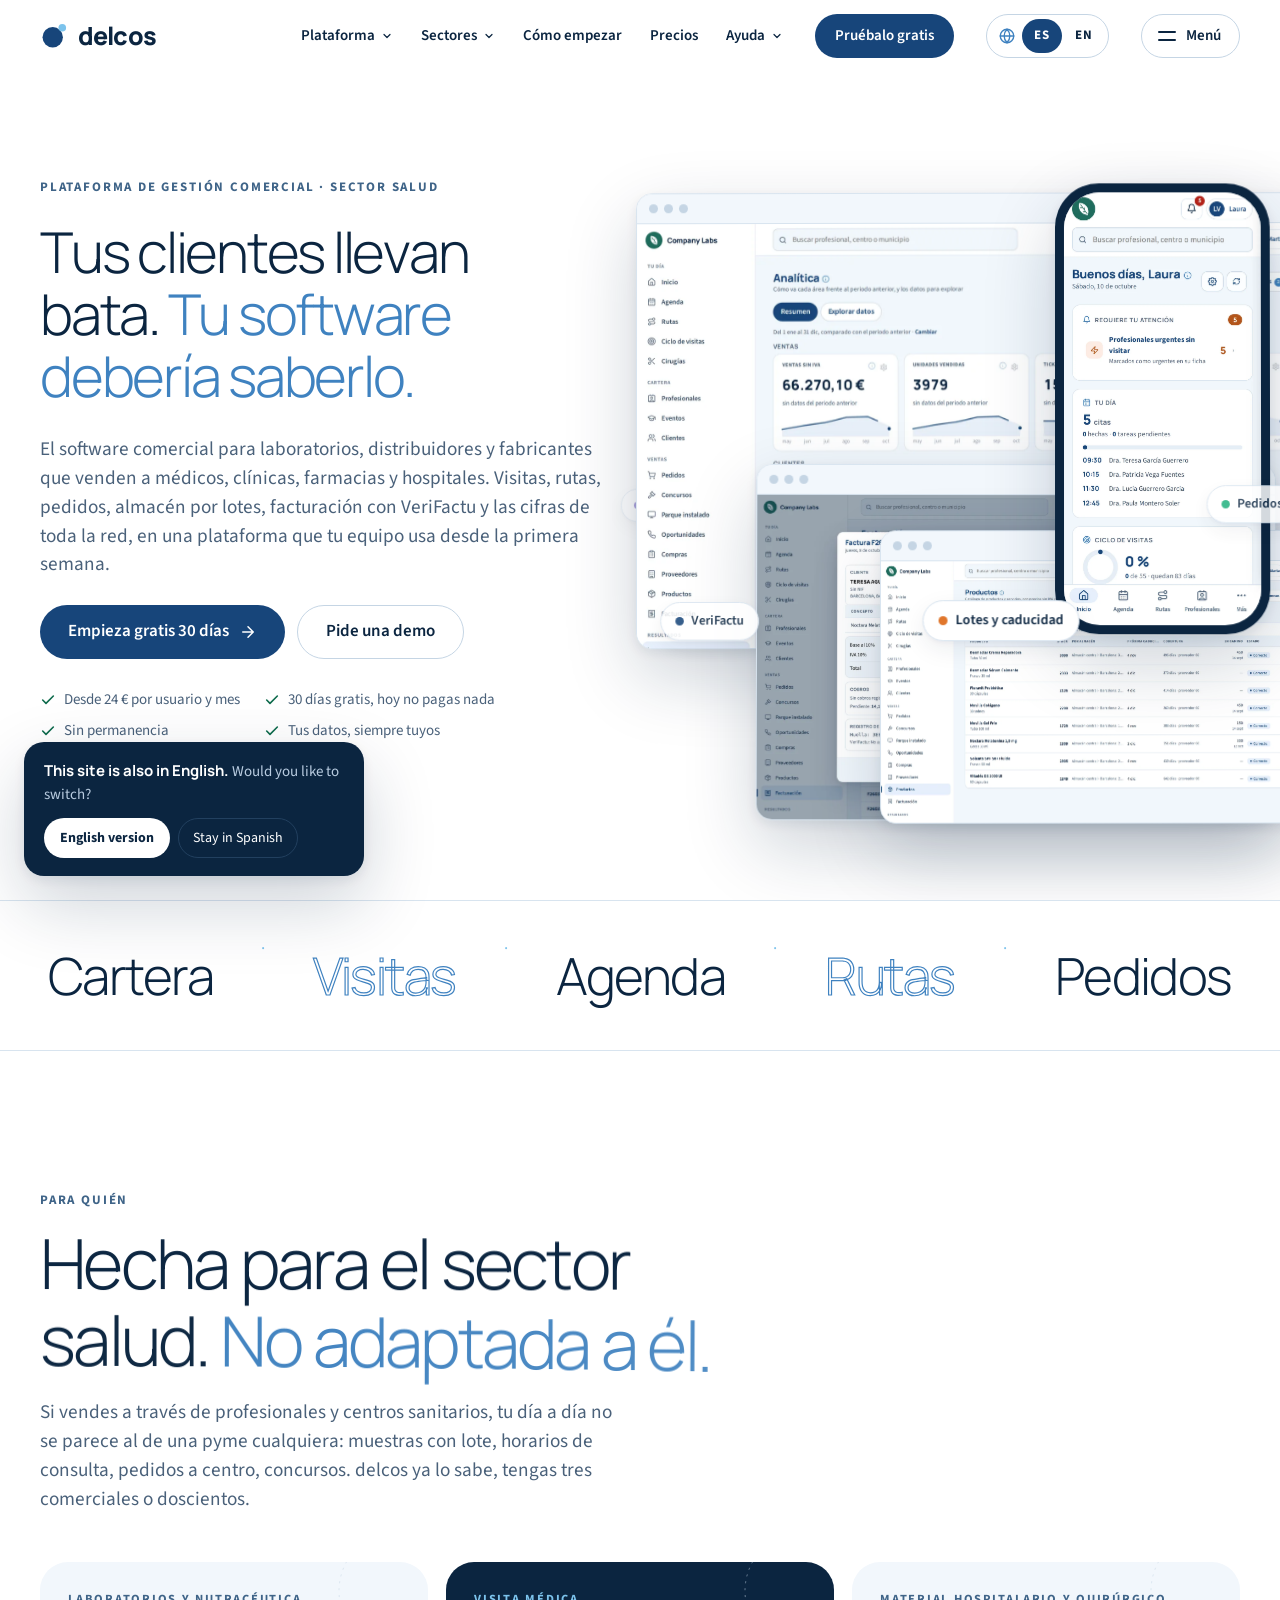
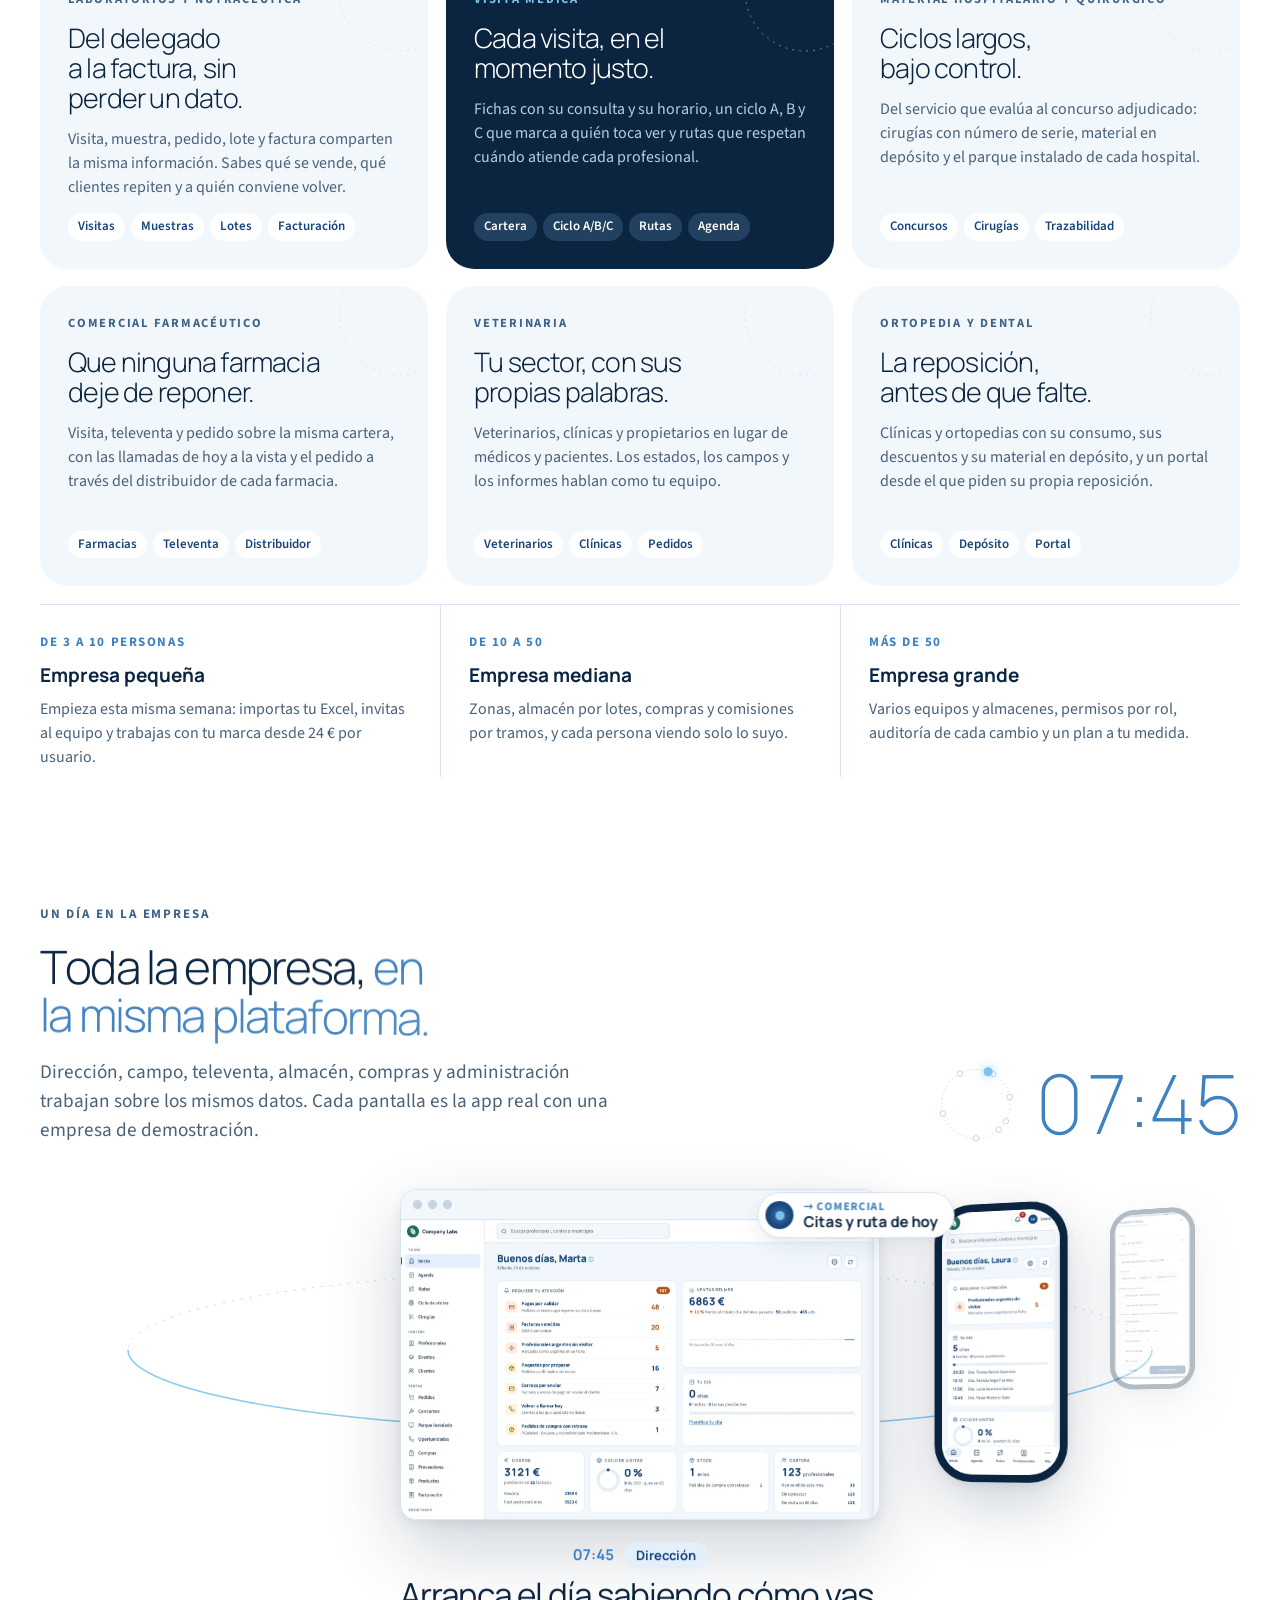
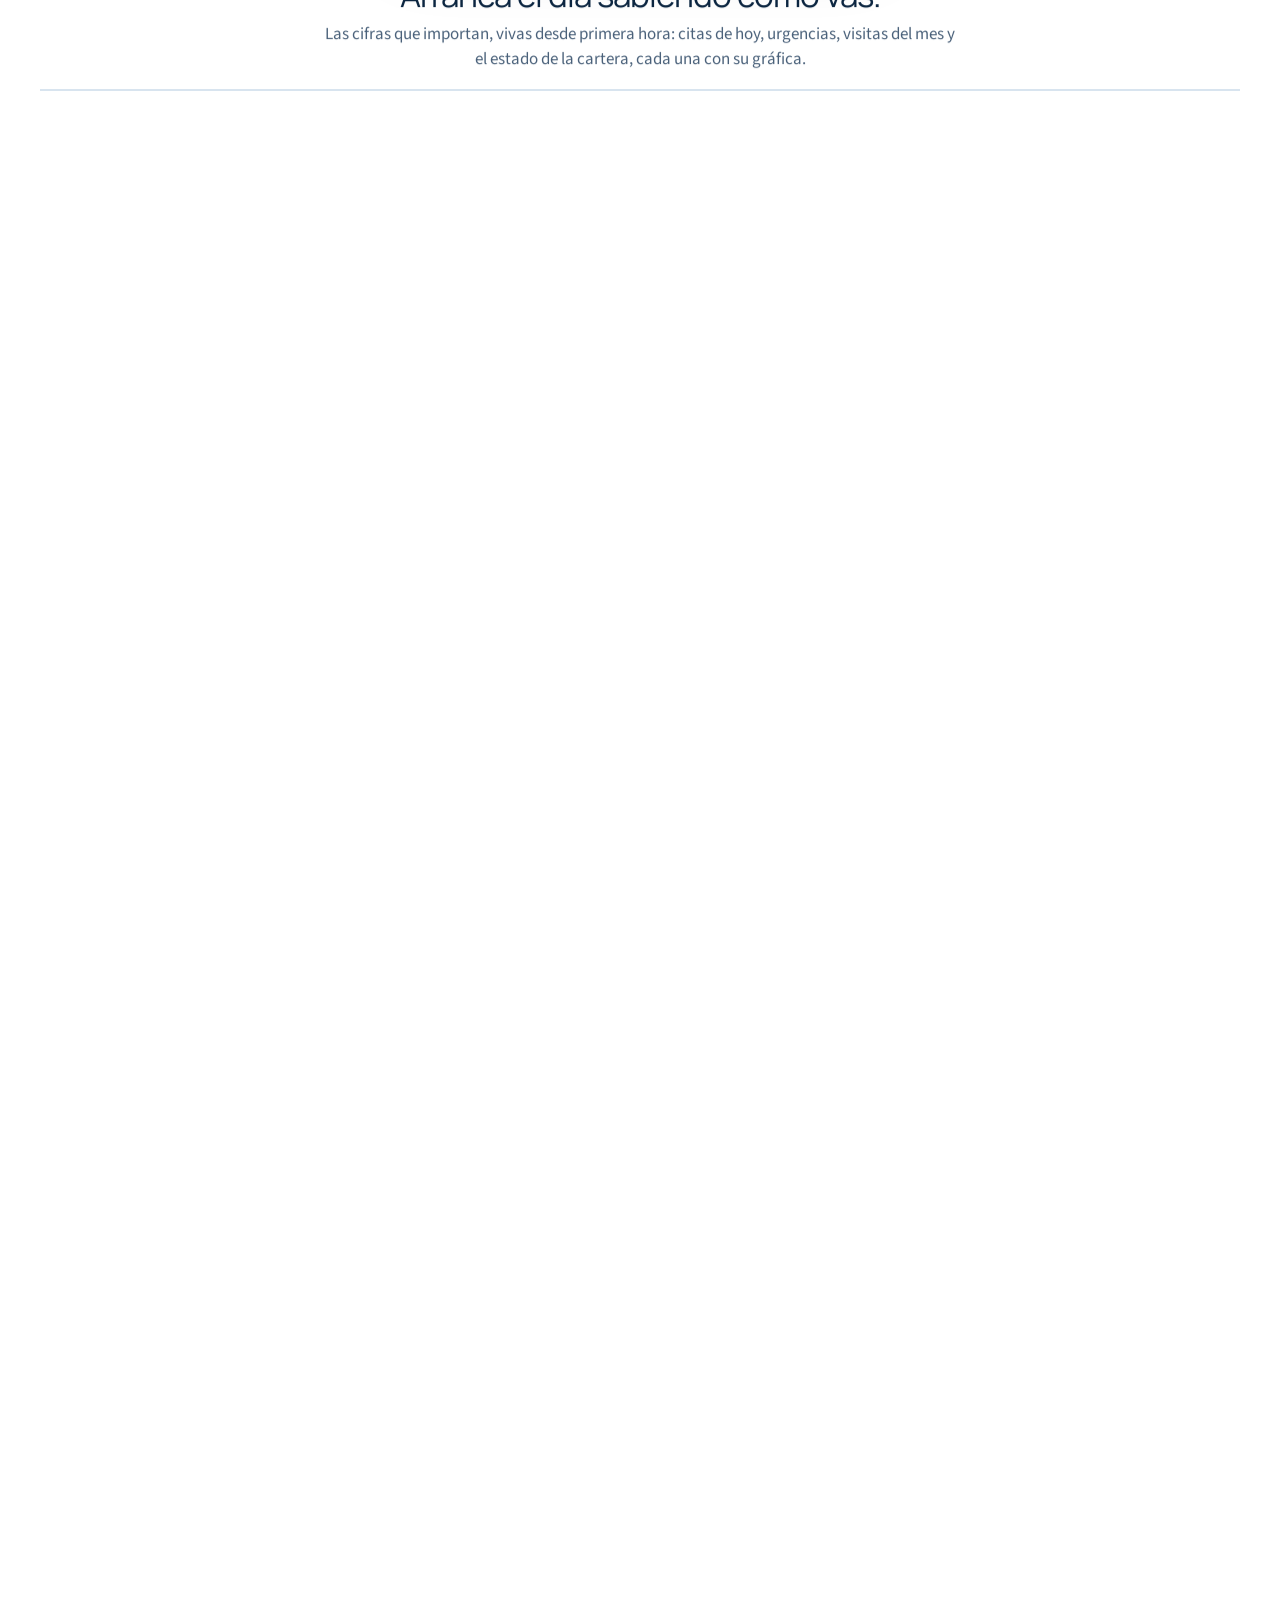
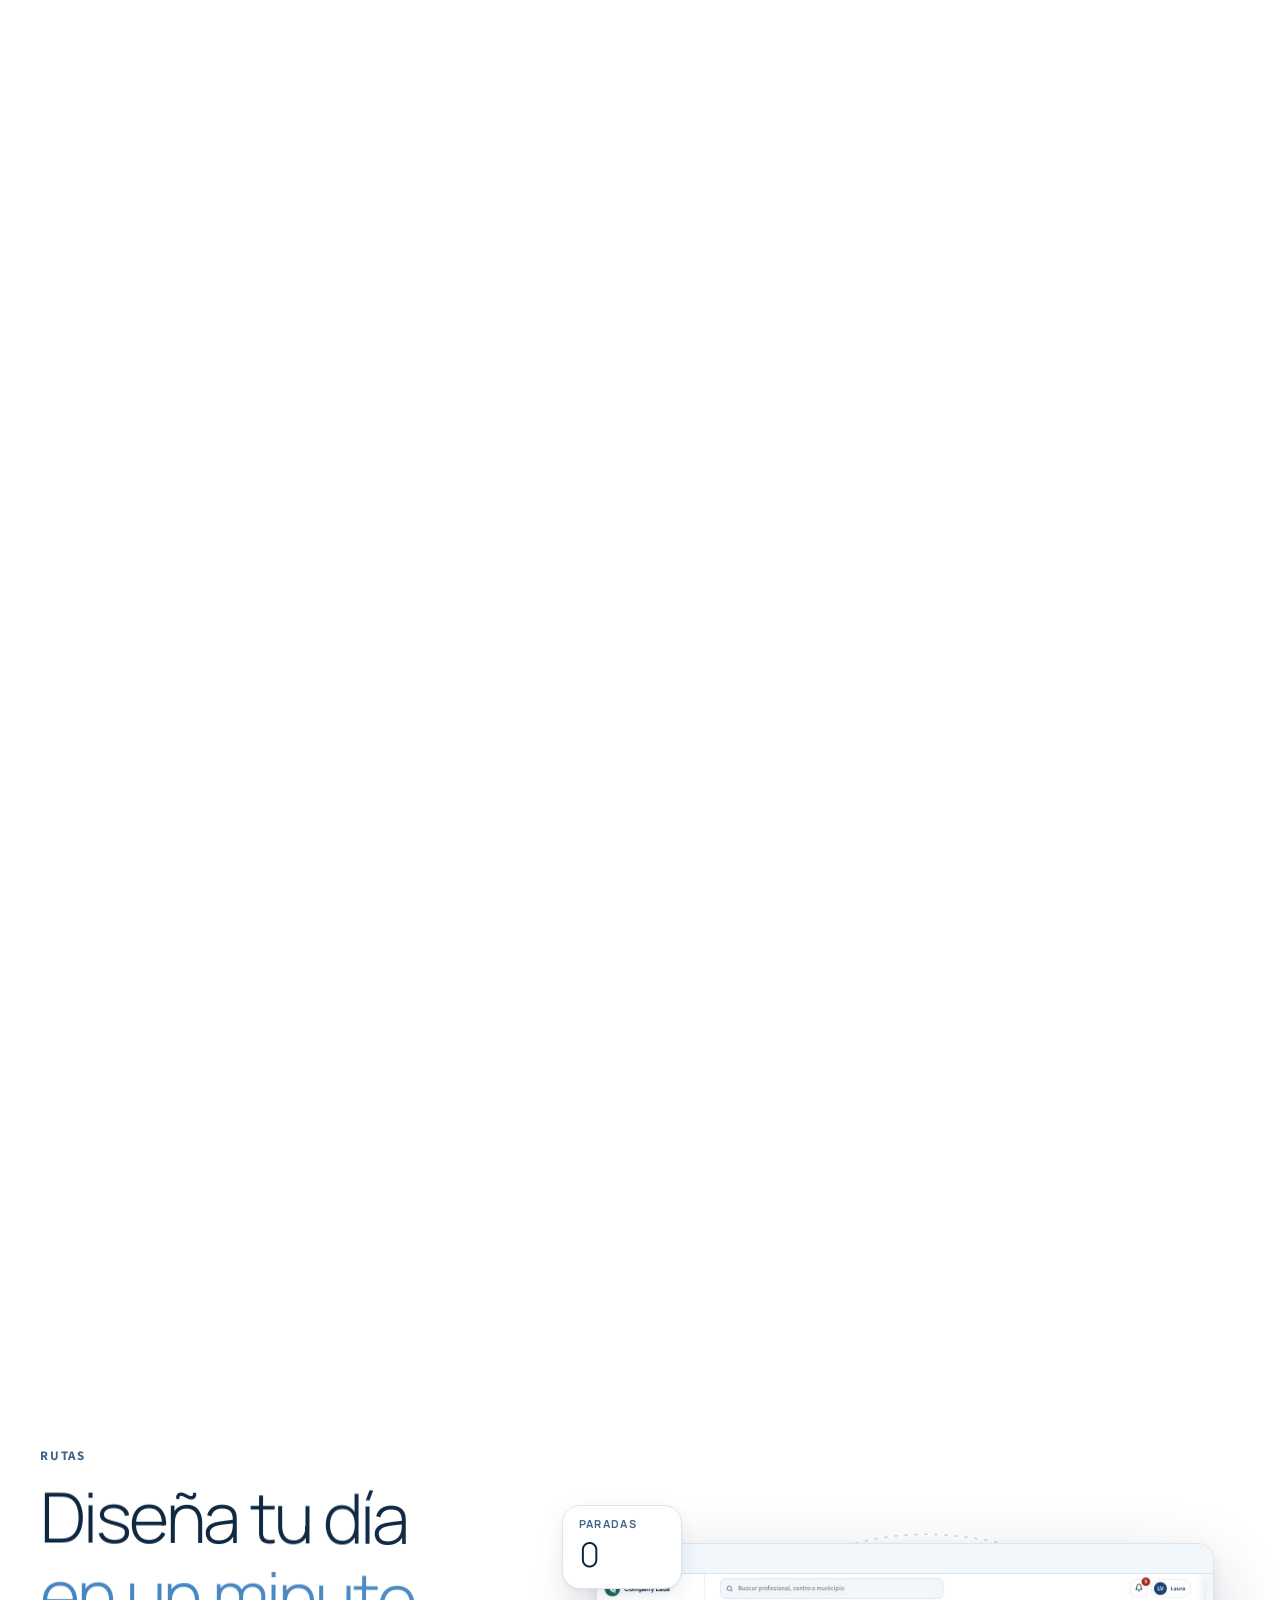
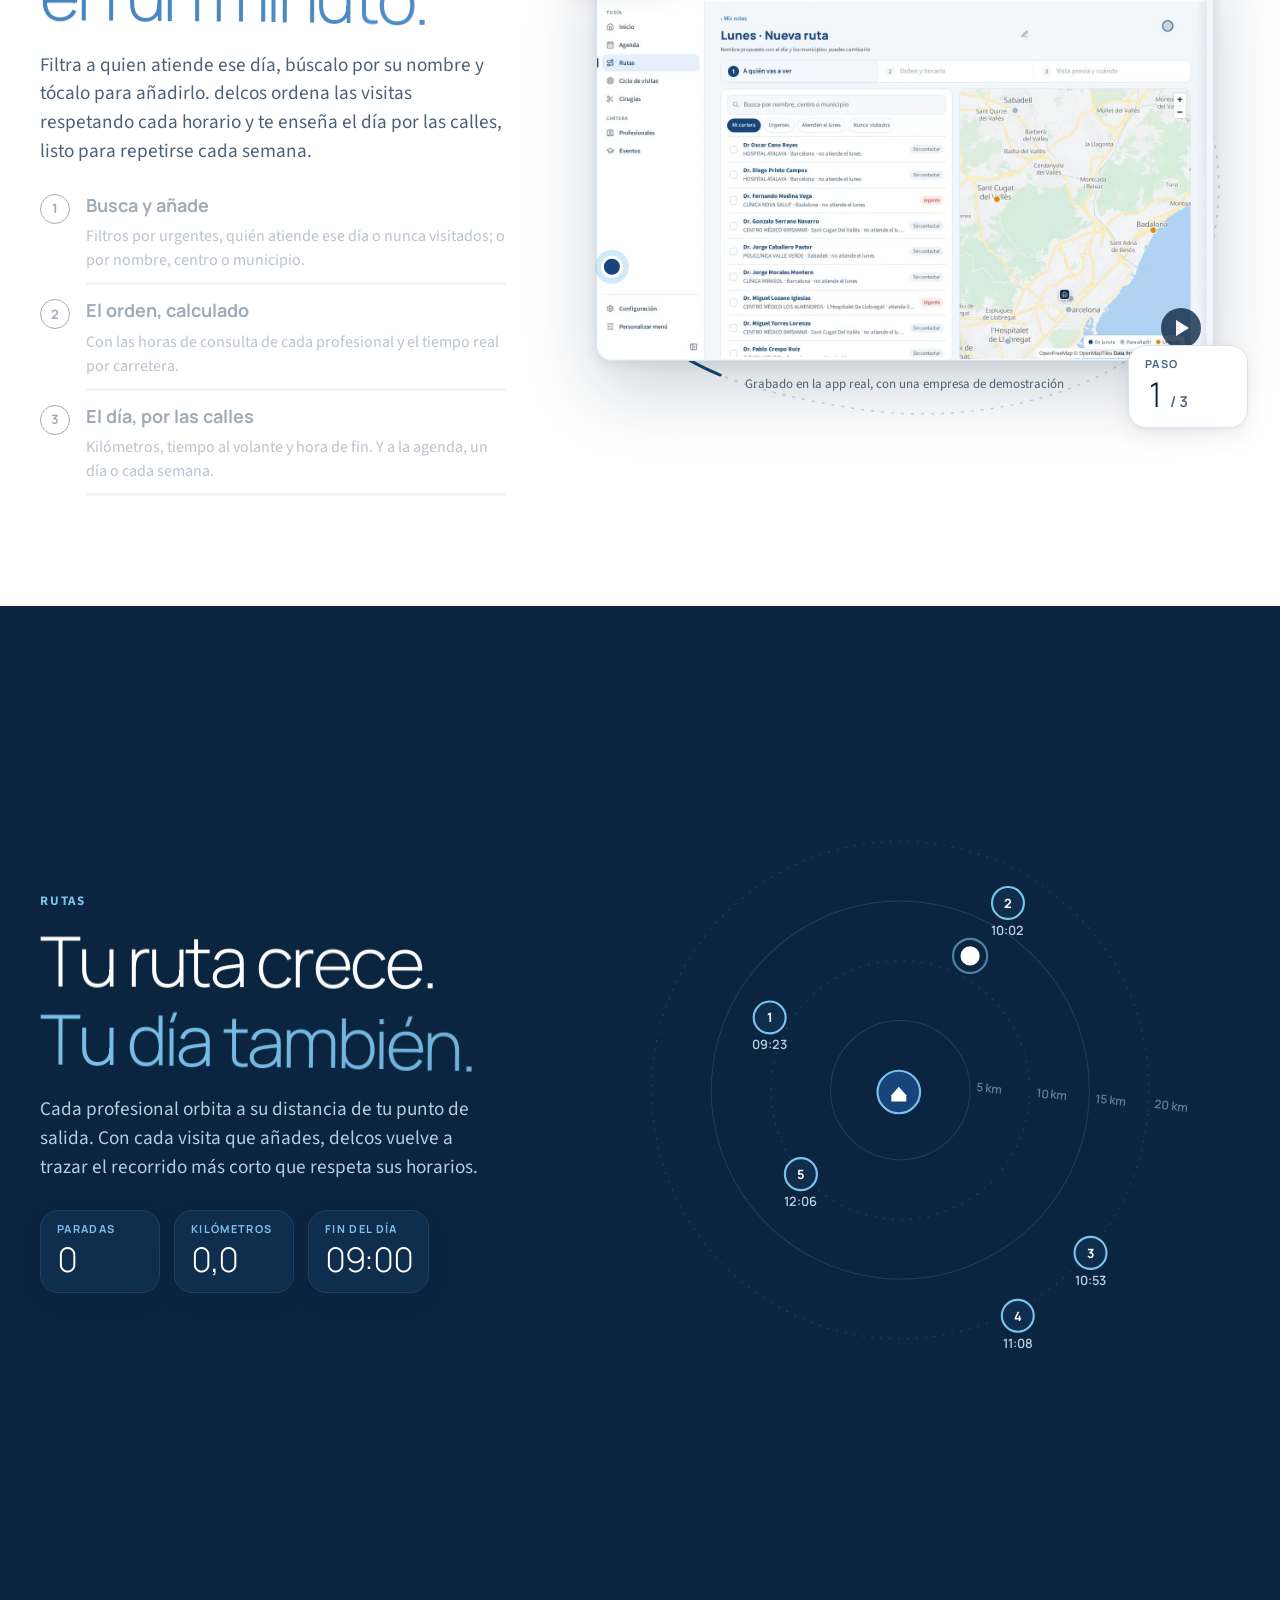
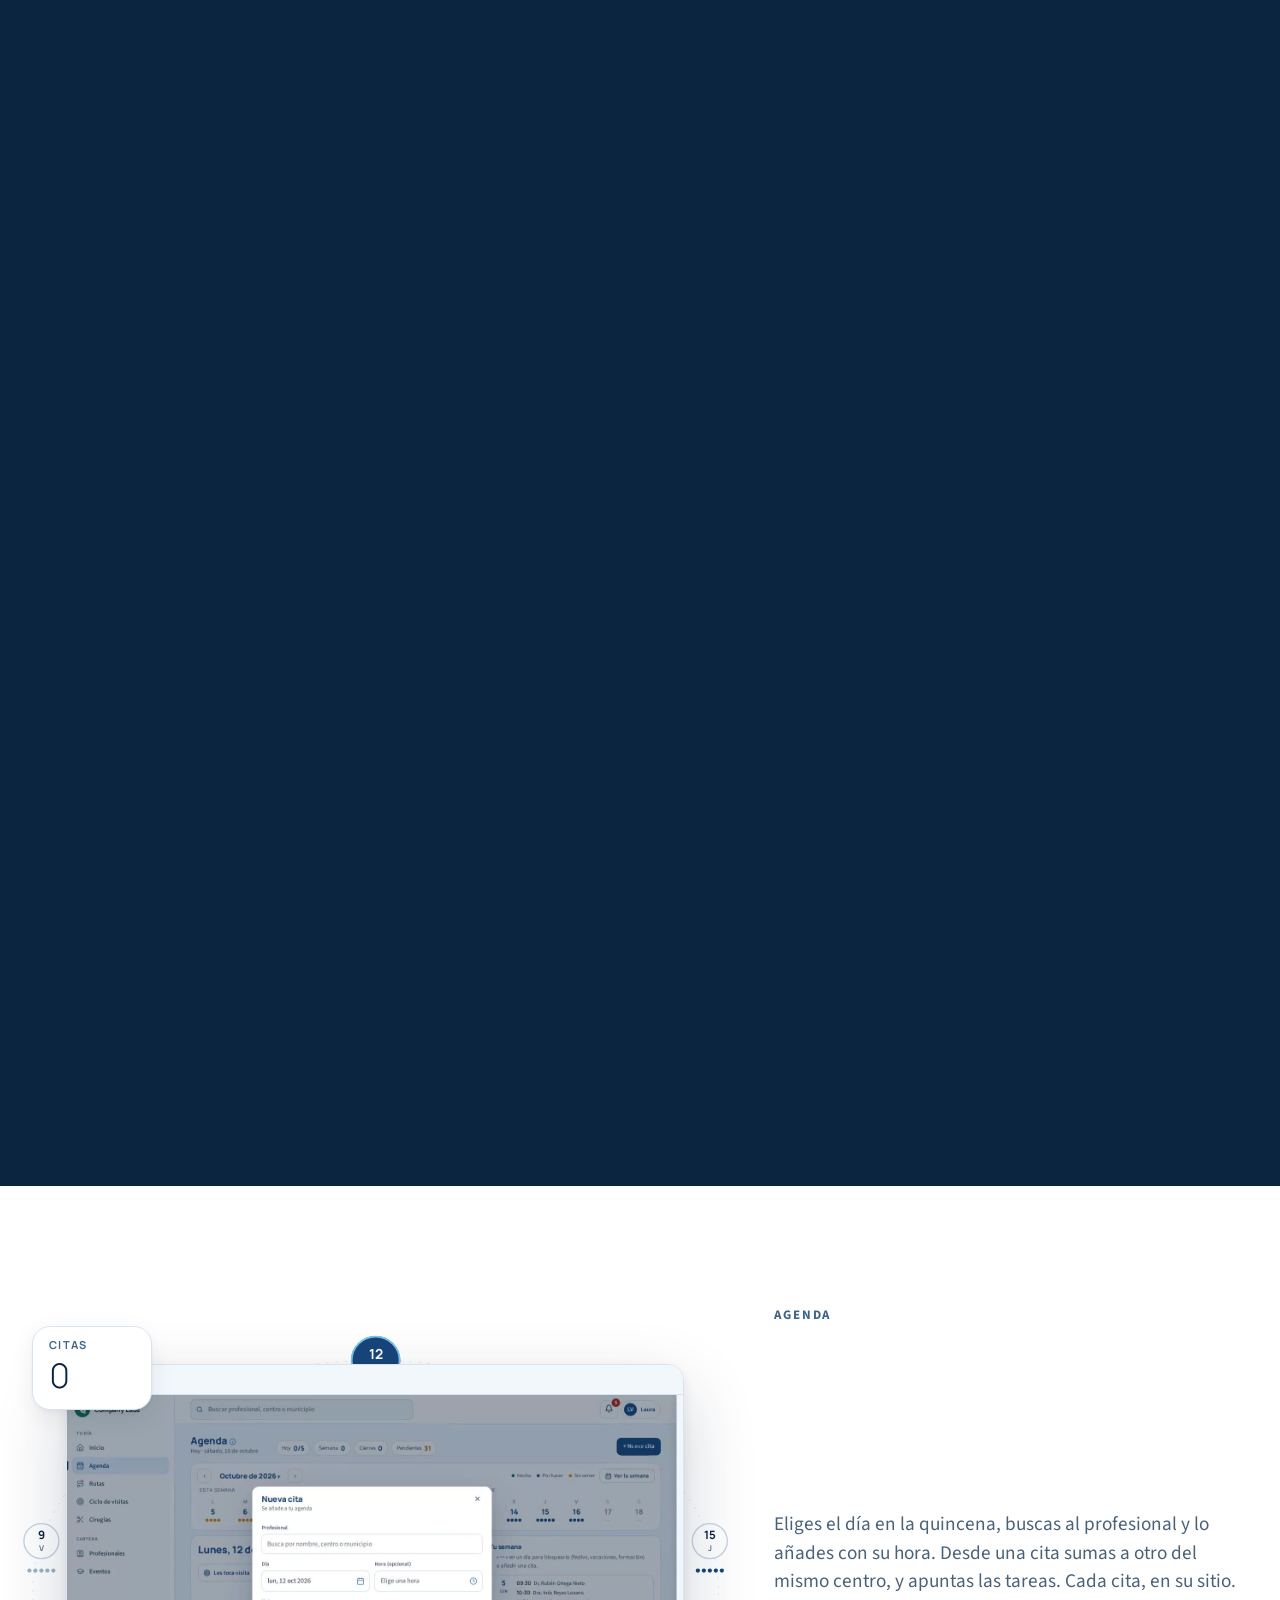
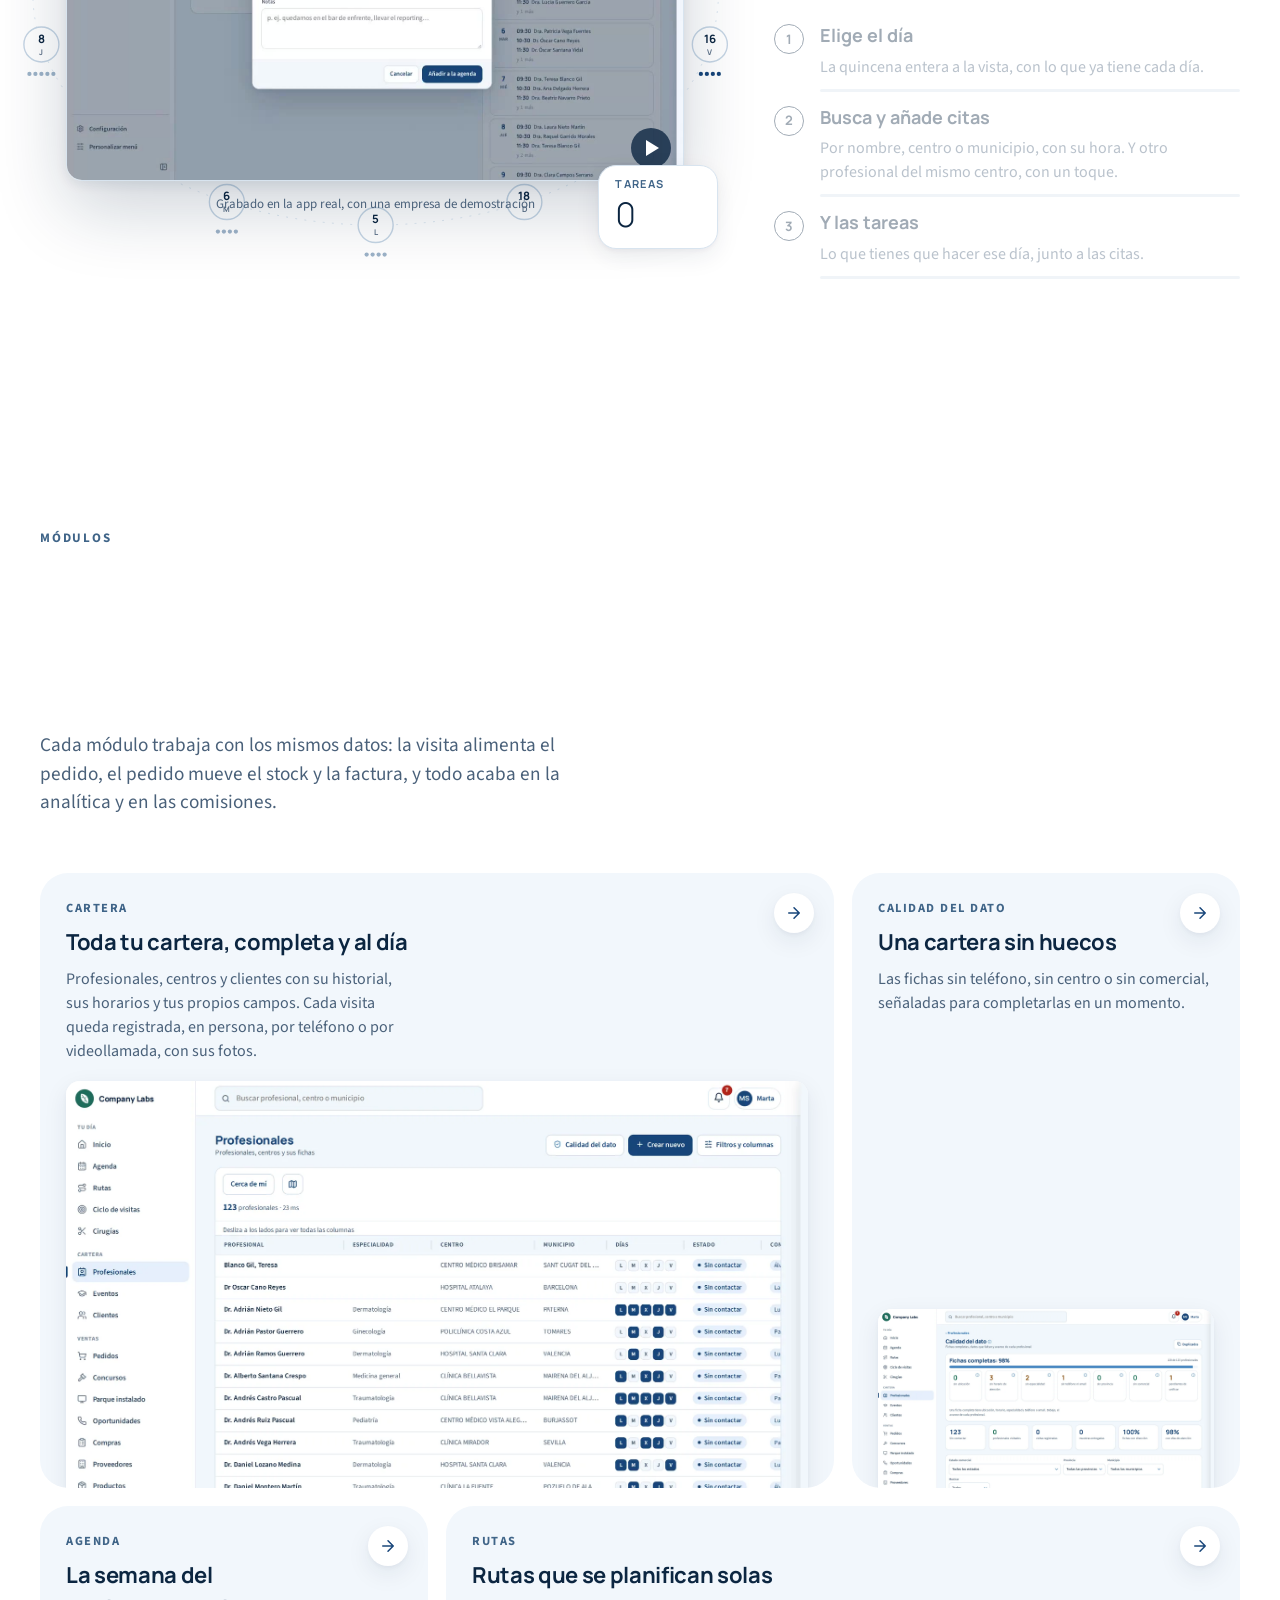
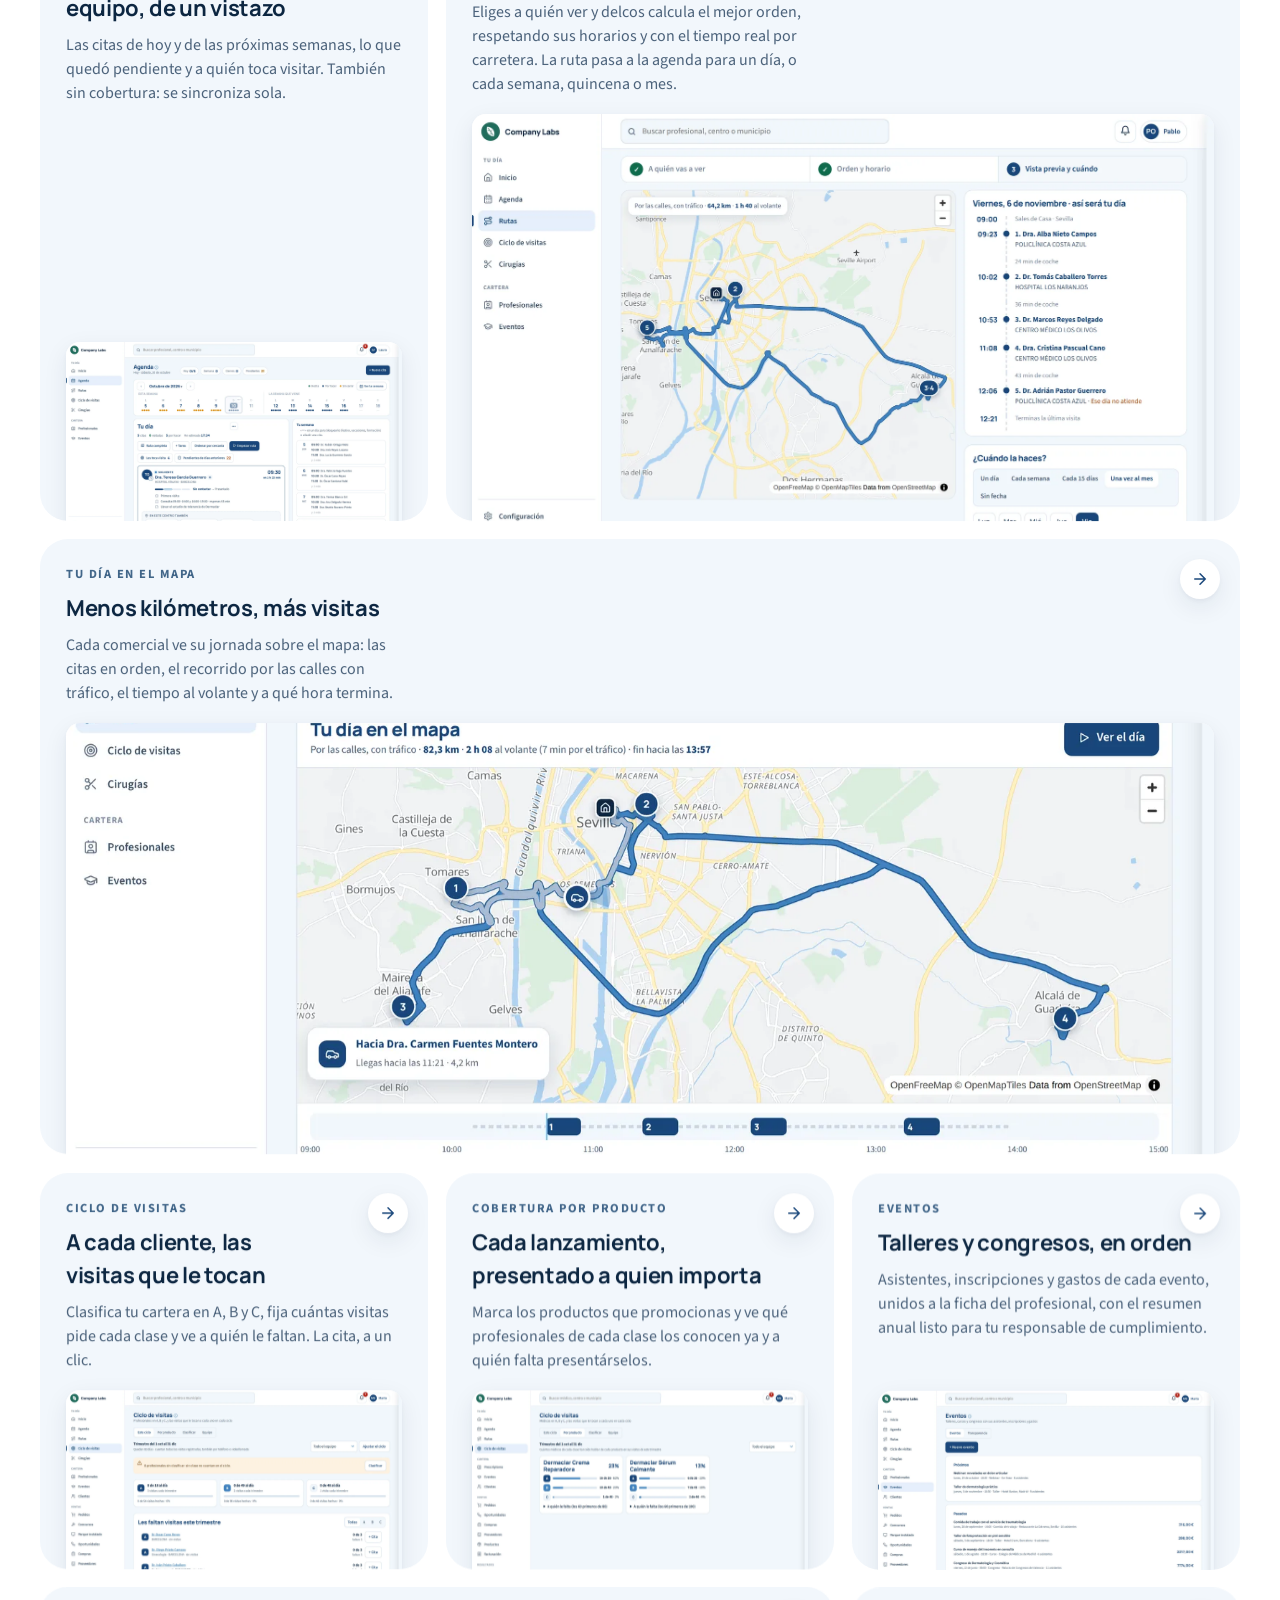
==== commit ba31d824: "Rutas y Agenda con la app real en vídeo Rutas («Diseña tu día en un minuto») y Agenda («Así se llena" ====
--- a/index.html
+++ b/index.html
@@ -776,69 +776,50 @@
 }
 /* ================= Rutas y Agenda: el día que se crea, en órbita ================= */
 .orb{position:relative}
+.orb-v{padding:120px 0 110px}
 .orb-carril{position:relative}
 .orb-escena{position:relative;height:100vh;display:flex;align-items:center;padding-top:72px;overflow:hidden}
-.orb-dos{display:grid;grid-template-columns:minmax(0,.85fr) minmax(0,1.15fr);gap:56px;align-items:center;width:100%}
+.orb-dos{display:grid;grid-template-columns:minmax(0,.82fr) minmax(0,1.18fr);gap:64px;align-items:center;width:100%}
+.orb-dos-inv{grid-template-columns:minmax(0,1.18fr) minmax(0,.82fr)}
 .orb-dos-b{grid-template-columns:minmax(0,.8fr) minmax(0,1.2fr)}
 .orb-txt .titular{margin:14px 0 18px}
-.orb-pasos{list-style:none;margin:26px 0 0;padding:0;display:grid;gap:12px}
-.orb-pasos li{display:grid;grid-template-columns:34px 1fr;gap:12px;opacity:.35;transition:opacity .4s var(--ease-sal)}
+.orb-pasos{list-style:none;margin:28px 0 0;padding:0;display:grid;gap:14px}
+.orb-pasos li{display:grid;grid-template-columns:34px 1fr;gap:12px;opacity:.38;transition:opacity .4s var(--ease-sal);cursor:pointer}
 .orb-pasos li.on{opacity:1}
-.orb-pasos .n{width:30px;height:30px;border-radius:50%;border:1.5px solid currentColor;display:grid;place-items:center;font:700 13px/1 var(--f-titulo)}
+.orb-pasos .n{width:30px;height:30px;border-radius:50%;border:1.5px solid currentColor;display:grid;place-items:center;font:700 13px/1 var(--f-titulo);transition:background .3s,color .3s}
 .orb-pasos li.on .n{background:var(--marino);border-color:var(--marino);color:var(--blanco)}
 .orb-pasos b{font:700 18px/1.25 var(--f-titulo)}
 .orb-pasos p{margin:4px 0 0;color:var(--texto2);font-size:16px}
-.orb-lado{position:relative;padding:40px 30px 96px}
-.orb-svg{position:absolute;inset:-10px -30px 40px;width:calc(100% + 60px);height:calc(100% - 30px);z-index:5;overflow:visible;pointer-events:none}
-.orb-ord{position:relative;z-index:2}
+.orb-barra{display:block;height:3px;border-radius:3px;background:var(--linea);margin-top:10px;overflow:hidden}
+.orb-barra > i{display:block;height:100%;width:0;background:var(--marino)}
+.orb-lado{position:relative}
+.orb-lado-v{padding:34px 26px 40px}
+.orb-svg-v{position:absolute;inset:0;width:100%;height:100%;z-index:1;overflow:visible;pointer-events:none}
+.orb-sat{position:absolute;z-index:5;left:0;top:0;width:22px;height:22px;margin:-11px 0 0 -11px;border-radius:50%;background:var(--marino);border:3px solid var(--blanco);box-shadow:0 0 0 6px rgba(124,195,236,.35)}
+.orb-svg-dias{position:absolute;inset:-6% -5%;width:110%;height:112%;z-index:1;overflow:visible;pointer-events:none}
+.orb .ordenador{position:relative;z-index:3}
 .orb .ordenador .vista{position:relative}
-.orb .ordenador .vista img{position:absolute;inset:0;width:100%;height:100%;object-fit:cover;object-position:top left;opacity:0;transition:opacity .6s var(--ease-sal)}
-.orb .ordenador .vista img.on{opacity:1}
-.orb-inst{position:absolute;z-index:6;background:var(--blanco);color:var(--tinta);border:1px solid var(--linea);border-radius:18px;box-shadow:var(--sombra-2);padding:14px 16px;min-width:140px}
+.orb .ordenador .vista img{position:absolute;inset:0;width:100%;height:100%;object-fit:cover;object-position:top left}
+.orb-video .vista{aspect-ratio:16/10;background:var(--hielo)}
+.orb-video video{position:absolute;inset:0;width:100%;height:100%;object-fit:cover;display:block}
+.orb-play{position:absolute;right:12px;bottom:12px;z-index:4;width:40px;height:40px;border-radius:50%;border:0;background:rgba(11,37,64,.78);cursor:pointer;opacity:0;transition:opacity .3s}
+.orb-video:hover .orb-play,.orb-play:focus-visible,.orb-play.parado{opacity:1}
+.orb-play::before{content:"";position:absolute;left:15px;top:12px;width:4px;height:16px;background:#fff;box-shadow:7px 0 0 #fff}
+.orb-play.parado::before{left:15px;top:12px;width:0;height:0;background:none;box-shadow:none;border-left:13px solid #fff;border-top:8px solid transparent;border-bottom:8px solid transparent}
+.orb-inst{position:absolute;z-index:6;background:var(--blanco);color:var(--tinta);border:1px solid var(--linea);border-radius:18px;box-shadow:var(--sombra-2);padding:12px 16px;min-width:120px}
+.orb-inst-a{left:-8px;top:-4px}
+.orb-inst-b{right:-8px;bottom:6px}
 .orb-inst small{display:block;font:700 11px/1 var(--f-titulo);letter-spacing:.12em;text-transform:uppercase;color:#3F6488;margin-bottom:8px}
 .orb-inst b{font:300 34px/1 var(--f-titulo);letter-spacing:-.04em;font-variant-numeric:tabular-nums}
 .orb-inst b i{font-style:normal}
 .orb-inst b span{font-size:15px;font-weight:600;letter-spacing:0;margin-left:5px;color:var(--texto2)}
-.orb-inst svg{display:block;margin-top:10px}
-.orb-hacia{position:absolute;z-index:7;left:40px;bottom:124px;display:flex;gap:12px;align-items:center;background:var(--blanco);color:var(--tinta);border-radius:16px;box-shadow:var(--sombra-3);padding:12px 16px;border:1px solid var(--linea);white-space:nowrap;transition:opacity .4s}
-.orb-hacia .ic{width:38px;height:38px;border-radius:12px;background:var(--marino);display:grid;place-items:center;flex:none}
-.orb-hacia b{display:block;font:700 15px/1.2 var(--f-titulo)}
-.orb-hacia span{font-size:14px;color:var(--texto2)}
-/* la tarjeta que aparece al crear: «+ Visita añadida», «+ Cita», «+ Tarea» */
-.orb-nueva{position:absolute;z-index:8;left:50%;top:44%;transform:translate(-50%,-50%);pointer-events:none;display:flex;gap:10px;align-items:center;background:var(--marino);color:var(--blanco);border-radius:999px;padding:10px 18px 10px 12px;font:700 14px/1.2 var(--f-titulo);white-space:nowrap;box-shadow:var(--sombra-3);opacity:0}
-.orb-nueva i{font-style:normal;width:24px;height:24px;border-radius:50%;background:var(--celeste);color:var(--tinta);display:grid;place-items:center;font-size:16px}
-.orb-nueva small{font-weight:600;color:var(--en-tinta);font-size:13px}
-.orb-tiempo{position:absolute;z-index:6;left:30px;right:30px;bottom:22px}
-.orb-tiempo .pista{position:relative;height:6px;border-radius:99px;background:var(--linea)}
-.orb-tiempo .lleno{position:absolute;left:0;top:0;bottom:0;border-radius:99px;background:var(--marino);width:0}
-.orb-tiempo .bola{position:absolute;top:50%;width:18px;height:18px;margin:-9px 0 0 -9px;border-radius:50%;background:var(--marino);box-shadow:0 0 0 5px rgba(23,69,122,.18);left:0}
-.orb-tiempo .horas{display:flex;justify-content:space-between;font:600 12.5px/1 var(--f-titulo);color:var(--texto2);margin-top:10px;font-variant-numeric:tabular-nums}
-.orb-tiempo .ahora{font:600 14px/1 var(--f-titulo);margin-top:8px}
-.orb-tiempo .ahora b{color:var(--marino);font-variant-numeric:tabular-nums}
+.orb-inst.salta{animation:orbSalta .45s var(--ease-sal)}
+@keyframes orbSalta{40%{transform:scale(1.08)}}
+.orb-nota{position:relative;z-index:3;margin:14px 0 0;text-align:center;font-size:13px;color:var(--texto2)}
 @keyframes orbLate{0%{transform:scale(1);opacity:.6}70%{transform:scale(2.6);opacity:0}100%{opacity:0}}
 .orb-late{transform-box:fill-box;transform-origin:center;animation:orbLate 1.4s ease-out infinite}
-/* noche */
 .orb-fila{display:flex;gap:14px;margin-top:28px;flex-wrap:wrap}
 .orb-fila .orb-inst{position:relative}
-body.noche .orb-noche .orb-inst{background:#0F2D4D;border-color:var(--linea-t);color:var(--blanco)}
-body.noche .orb-noche .orb-inst small{color:var(--celeste)}
-.orb-lado-b{height:min(76vh,640px);padding:0}
-.orb-svg-b{width:100%;height:100%;overflow:visible}
-.orb-tel{position:absolute;right:-10px;bottom:-30px;width:200px;opacity:0}
-.orb-lado-a{height:min(80vh,660px);display:grid;place-items:center;padding:0}
-.orb-svg-a{position:absolute;inset:0;width:100%;height:100%;overflow:visible}
-.orb-tel-a{position:relative;z-index:3;width:210px}
-.orb .tel{border-radius:34px;padding:9px;background:var(--tinta);box-shadow:var(--sombra-3)}
-.orb .tel .pant{border-radius:26px;overflow:hidden;aspect-ratio:780/1688;background:var(--blanco)}
-.orb .tel img{width:100%;display:block}
-.orb-cab-b{display:flex;justify-content:space-between;gap:40px;align-items:end;flex-wrap:wrap}
-.orb-cab-b .titular{margin:14px 0 0}
-.orb-cab-b .entrada{max-width:40ch}
-.orb-zoom{position:relative;margin-top:30px;height:min(60vh,540px)}
-.orb-zoom > svg{position:absolute;inset:0;width:100%;height:100%;overflow:visible}
-.orb-ord-b{position:absolute;left:50%;top:50%;width:min(860px,72%);transform:translate(-50%,-50%) scale(.55);opacity:0;z-index:3}
-#ab-hacia,#ab-fin{opacity:0}
-#ab-hacia{left:auto;bottom:auto}
 .orb-noche{background:var(--tinta);color:var(--blanco)}
 .orb-noche .ojo{color:var(--celeste)}
 .orb-noche .titular{color:var(--blanco)}
@@ -846,27 +827,24 @@
 .orb-noche .entrada{color:var(--en-tinta)}
 .orb-noche .orb-fila .orb-inst{background:#0F2D4D;border-color:var(--linea-t);color:var(--blanco)}
 .orb-noche .orb-fila .orb-inst small{color:var(--celeste)}
-/* móvil y tableta: sin escena fija; la animación se reproduce sola al llegar */
+.orb-lado-b{height:min(76vh,640px);padding:0}
+.orb-svg-b{width:100%;height:100%;overflow:visible}
+.orb-tel{position:absolute;right:-10px;bottom:-30px;width:200px;opacity:0}
+.orb .tel{border-radius:34px;padding:9px;background:var(--tinta);box-shadow:var(--sombra-3)}
+.orb .tel .pant{border-radius:26px;overflow:hidden;aspect-ratio:780/1688;background:var(--blanco)}
+.orb .tel img{width:100%;display:block}
 @media (max-width:900px){
-  .orb-escena{position:relative;height:auto;padding:72px 0;overflow:visible}
-  .orb-dos,.orb-dos-b{grid-template-columns:minmax(0,1fr);gap:28px}
-  .orb-lado{padding:56px 0 96px}
-  .orb-svg{inset:10px -10px 60px;width:calc(100% + 20px)}
-  .orb-inst{padding:10px 12px;min-width:0;border-radius:14px}
+  .orb-v{padding:72px 0}
+  .orb-escena{height:auto;padding:72px 0;overflow:visible}
+  .orb-dos,.orb-dos-b,.orb-dos-inv{grid-template-columns:minmax(0,1fr);gap:28px}
+  .orb-dos-inv .orb-txt{order:-1}
+  .orb-lado-v{padding:26px 6px 10px}
+  .orb-inst{padding:9px 12px;min-width:0;border-radius:14px}
   .orb-inst b{font-size:24px}
   .orb-inst small{font-size:10px;margin-bottom:6px}
-  .orb-inst svg{display:none}
-  .orb-lado .orb-inst[style*="left:150px"]{left:auto!important;right:-4px}
-  .orb-lado .orb-inst[style*="right:-14px"]{display:none}
-  .orb-hacia{left:8px;bottom:118px;padding:9px 12px}
-  .orb-hacia b{font-size:13.5px}.orb-hacia span{font-size:12.5px}
-  .orb-tiempo{left:0;right:0}
   .orb-lado-b{height:auto;aspect-ratio:1}
   .orb-tel{width:150px;right:0;bottom:-20px}
-  .orb-lado-a{height:auto;aspect-ratio:1;max-width:520px;margin:0 auto;width:100%}
-  .orb-tel-a{width:150px}
-  .orb-zoom{height:auto;aspect-ratio:4/3}
-  .orb-ord-b{width:96%}
+  .orb-play{opacity:1}
 }
 @media (prefers-reduced-motion:reduce){.orb-late{animation:none}}
 </style>
@@ -1002,35 +980,28 @@
 
 <!-- Rutas y Agenda: el día que se crea, en órbita -->
 <section class="orb orb-claro" id="rutas" aria-label="Rutas">
-  <div class="orb-carril" id="ra"><div class="orb-escena"><div class="wrap orb-dos">
+  <div class="orb-v"><div class="wrap orb-dos">
     <div class="orb-txt">
       <div class="ojo">Rutas</div>
-      <h2 class="titular" data-letras>Menos kilómetros. <em>Más visitas.</em></h2>
-      <p class="entrada">Empieza con una sola visita. Añade a quien quieras ver y delcos encuentra el mejor orden, respeta las horas de cada consulta y te enseña el día entero por las calles, antes de salir.</p>
-      <ol class="orb-pasos" id="ra-pasos"><li><span class="n">1</span><div><b>Elige en el mapa</b><p>Tu cartera con filtros: urgentes, quién atiende ese día, nunca visitados.</p></div></li><li><span class="n">2</span><div><b>El orden, calculado</b><p>Con los horarios de consulta y el tiempo real por carretera.</p></div></li><li><span class="n">3</span><div><b>Recorre el día</b><p>Kilómetros, tiempo al volante y a qué hora terminas. Y a la agenda, para un día o cada mes.</p></div></li></ol>
-    </div>
-    <div class="orb-lado">
-      <svg class="orb-svg" id="ra-svg" viewBox="0 0 640 440" aria-hidden="true">
-        <path id="ra-camino" d="M60,330 C40,180 210,40 360,50 C520,60 640,170 600,290 C570,380 420,420 300,400 C190,382 120,360 60,330 Z" fill="none" stroke="#C5D5E4" stroke-width="1.5" stroke-dasharray="3 7"/>
-        <path id="ra-hecho" d="M60,330 C40,180 210,40 360,50 C520,60 640,170 600,290 C570,380 420,420 300,400 C190,382 120,360 60,330 Z" fill="none" stroke="#17457A" stroke-width="3" stroke-linecap="round"/>
-        <g id="ra-paradas"></g>
-        <g id="ra-sat"><path d="M0,0 L46,-16 A50,50 0 0 1 46,16 Z" fill="#7CC3EC" opacity=".35"/><circle r="11" fill="#17457A" stroke="#fff" stroke-width="3"/></g>
+      <h2 class="titular" data-letras>Diseña tu día <em>en un minuto.</em></h2>
+      <p class="entrada">Filtra a quien atiende ese día, búscalo por su nombre y tócalo para añadirlo. delcos ordena las visitas respetando cada horario y te enseña el día por las calles, listo para repetirse cada semana.</p>
+      <ol class="orb-pasos orb-pasos-v" id="ra-pasos"><li data-paso="0"><span class="n">1</span><div><b>Busca y añade</b><p>Filtros por urgentes, quién atiende ese día o nunca visitados; o por nombre, centro o municipio.</p><i class="orb-barra"><i></i></i></div></li><li data-paso="1"><span class="n">2</span><div><b>El orden, calculado</b><p>Con las horas de consulta de cada profesional y el tiempo real por carretera.</p><i class="orb-barra"><i></i></i></div></li><li data-paso="2"><span class="n">3</span><div><b>El día, por las calles</b><p>Kilómetros, tiempo al volante y hora de fin. Y a la agenda, un día o cada semana.</p><i class="orb-barra"><i></i></i></div></li></ol>
+    </div>
+    <div class="orb-lado orb-lado-v">
+      <svg class="orb-svg-v" viewBox="0 0 640 440" preserveAspectRatio="none" aria-hidden="true">
+        <path id="ra-camino" d="M40,300 C20,140 200,10 360,22 C540,34 650,150 612,286 C580,396 410,436 280,420 C160,404 70,380 40,300 Z" fill="none" stroke="#C5D5E4" stroke-width="1.5" stroke-dasharray="3 7" vector-effect="non-scaling-stroke"/>
+        <path id="ra-hecho" d="M40,300 C20,140 200,10 360,22 C540,34 650,150 612,286 C580,396 410,436 280,420 C160,404 70,380 40,300 Z" fill="none" stroke="#17457A" stroke-width="3" stroke-linecap="round" vector-effect="non-scaling-stroke"/>
       </svg>
-      <div class="ordenador orb-ord"><div class="barra"><i></i><i></i><i></i></div><div class="vista" id="ra-vista">
-        <img src="capturas/labs_e_ruta_elegir.webp" alt="Rutas, paso 1: elegir a quién ver en el mapa" width="1600" height="1000" loading="lazy" class="on">
-        <img src="capturas/labs_e_rutas.webp" alt="Rutas, paso 3: vista previa del día por las calles" width="1600" height="1000" loading="lazy">
-        <img src="capturas/labs_e_mapa.webp" alt="Tu día en el mapa" width="1600" height="1000" loading="lazy">
-      </div></div>
-      <div class="orb-inst" style="left:-14px;top:0"><small>Paradas</small><b id="ra-n">0</b></div>
-      <div class="orb-inst" style="left:150px;top:0"><small>Por las calles</small><b><i id="ra-km">0</i><span>km</span></b></div>
-      <div class="orb-inst" style="right:-14px;top:116px"><small>Al volante</small><b id="ra-volante">0 h 00</b><svg width="130" height="26" viewBox="0 0 130 26"><g id="ra-barras"></g></svg></div>
-      <div class="orb-hacia" id="ra-hacia"><span class="ic"><svg width="20" height="20" viewBox="0 0 24 24" fill="none" stroke="#fff" stroke-width="2" stroke-linecap="round" aria-hidden="true"><path d="M5 17h14M6 17l1.5-5h9L18 17M8 12l1-3h6l1 3"/><circle cx="8" cy="17" r="1.6"/><circle cx="16" cy="17" r="1.6"/></svg></span><div><b id="ra-hacia-t"></b><span id="ra-hacia-s"></span></div></div>
-      <div class="orb-nueva" id="ra-nueva"></div>
-      <div class="orb-tiempo"><div class="pista"><div class="lleno" id="ra-lleno"></div><div class="bola" id="ra-bola"></div></div>
-        <div class="horas"><span>09:00</span><span>10:00</span><span>11:00</span><span>12:00</span><span>13:00</span><span>14:00</span></div>
-        <div class="ahora">A las <b id="ra-hora">09:00</b> · fin estimado <b>13:57</b></div></div>
-    </div>
-  </div></div></div>
+      <span class="orb-sat" id="ra-sat"><i></i></span>
+      <div class="ordenador orb-ord orb-video"><div class="barra"><i></i><i></i><i></i></div><div class="vista">
+          <video id="ra-video" muted playsinline loop preload="none" poster="videos/rutas.jpg" aria-label="Vídeo: crear una ruta en delcos, de elegir a quién ver a la vista previa por las calles"><source src="videos/rutas.mp4" type="video/mp4"></video>
+          <button type="button" class="orb-play" data-video="ra-video" aria-label="Pausar"></button>
+        </div></div>
+      <div class="orb-inst orb-inst-a"><small>Paradas</small><b id="ra-n">0</b></div>
+      <div class="orb-inst orb-inst-b"><small>Paso</small><b><i id="ra-paso">1</i><span>/ 3</span></b></div>
+      <p class="orb-nota">Grabado en la app real, con una empresa de demostración</p>
+    </div>
+  </div></div>
 </section>
 <section class="orb orb-noche" id="rutas-orbita" data-noche aria-label="Rutas">
   <div class="orb-carril" id="rb"><div class="orb-escena"><div class="wrap orb-dos orb-dos-b">
@@ -1056,40 +1027,24 @@
   </div></div></div>
 </section>
 <section class="orb orb-claro" id="agenda" aria-label="Agenda">
-  <div class="orb-carril" id="aa"><div class="orb-escena"><div class="wrap orb-dos">
+  <div class="orb-v"><div class="wrap orb-dos orb-dos-inv">
+    <div class="orb-lado orb-lado-v">
+      <svg class="orb-svg-dias" id="aa-svg" viewBox="-400 -280 800 560" aria-hidden="true"><ellipse rx="372" ry="252" fill="none" stroke="#D8E4EF" stroke-dasharray="2 8"/><g id="aa-dias"></g></svg>
+      <div class="ordenador orb-ord orb-video"><div class="barra"><i></i><i></i><i></i></div><div class="vista">
+          <video id="aa-video" muted playsinline loop preload="none" poster="videos/agenda.jpg" aria-label="Vídeo: llenar un día en la Agenda de delcos, buscando y añadiendo citas y una tarea"><source src="videos/agenda.mp4" type="video/mp4"></video>
+          <button type="button" class="orb-play" data-video="aa-video" aria-label="Pausar"></button>
+        </div></div>
+      <div class="orb-inst orb-inst-a"><small>Citas</small><b id="aa-citas">0</b></div>
+      <div class="orb-inst orb-inst-b"><small>Tareas</small><b id="aa-tareas">0</b></div>
+      <p class="orb-nota">Grabado en la app real, con una empresa de demostración</p>
+    </div>
     <div class="orb-txt">
       <div class="ojo">Agenda</div>
-      <h2 class="titular" data-letras>Toda la semana. <em>Un solo vistazo.</em></h2>
-      <p class="entrada">Un día empieza vacío y se llena: citas, tareas y lo que quedó pendiente, con la quincena entera girando alrededor de hoy.</p>
-      <ol class="orb-pasos" id="aa-pasos"><li><span class="n">1</span><div><b>El día se llena</b><p>Cada cita y cada tarea encuentran su sitio en la jornada.</p></div></li><li><span class="n">2</span><div><b>Hoy, en el centro</b><p>La siguiente cita, dónde atiende y qué llevar, con la cuenta atrás.</p></div></li><li><span class="n">3</span><div><b>Nada se queda atrás</b><p>Pendientes de días anteriores y a quién le toca visita este ciclo.</p></div></li></ol>
-    </div>
-    <div class="orb-lado orb-lado-a">
-      <svg class="orb-svg-a" id="aa-svg" viewBox="-330 -330 660 660" aria-hidden="true">
-        <circle r="275" fill="none" stroke="#D8E4EF" stroke-dasharray="2 8"/><circle r="215" fill="none" stroke="#E4EFFA"/><g id="aa-dias"></g>
-      </svg>
-      <div class="tel orb-tel-a"><div class="pant"><img src="capturas/labs_m_agenda.webp" alt="Agenda en el móvil" width="780" height="1688" loading="lazy"></div></div>
-      <div class="orb-inst" style="left:0;top:6%"><small>Citas hoy</small><b id="aa-citas">0</b><svg width="130" height="16" viewBox="0 0 130 16"><g id="aa-puntos"></g></svg></div>
-      <div class="orb-inst" style="right:0;top:6%"><small>Tareas</small><b id="aa-tareas">0</b></div>
-      <div class="orb-inst" style="right:0;top:34%"><small>Siguiente cita</small><b id="aa-cuenta">—</b></div>
-      <div class="orb-inst" style="left:2%;bottom:8%"><small>Pendientes</small><b><i id="aa-pend">0</i><span>de días anteriores</span></b></div>
-      <div class="orb-inst" style="right:2%;bottom:2%"><small>Les toca visita</small><b><i id="aa-toca">0</i><span>este ciclo</span></b></div>
-      <div class="orb-nueva" id="aa-nueva"></div>
-    </div>
-  </div></div></div>
-</section>
-<section class="orb orb-noche" id="agenda-zoom" data-noche aria-label="Agenda">
-  <div class="orb-carril orb-carril-c" id="ab"><div class="orb-escena"><div class="wrap">
-    <div class="orb-cab-b">
-      <div><div class="ojo">Agenda</div><h2 class="titular" data-letras>Del mes <em>al minuto.</em></h2></div>
-      <p class="entrada">Acerca la vista sin cambiar de pantalla: la quincena, el día con su hora de fin y la próxima visita, a la vista de todo el equipo.</p>
-    </div>
-    <div class="orb-zoom">
-      <svg id="ab-svg" viewBox="0 0 1200 520" preserveAspectRatio="xMidYMid meet" aria-hidden="true"><g id="ab-orbitas"></g></svg>
-      <div class="ordenador orb-ord-b" id="ab-ord"><div class="barra"><i></i><i></i><i></i></div><div class="vista"><img class="on" src="capturas/labs_e_agenda.webp" alt="Agenda: la quincena y Tu día" width="1600" height="1000" loading="lazy"></div></div>
-      <div class="orb-hacia" id="ab-hacia" style="right:3%;top:4%"><span class="ic"><svg width="20" height="20" viewBox="0 0 24 24" fill="none" stroke="#fff" stroke-width="2" stroke-linecap="round" aria-hidden="true"><circle cx="12" cy="12" r="8"/><path d="M12 8v4l3 2"/></svg></span><div><b>Siguiente: 09:30</b><span id="ab-cuenta"></span></div></div>
-      <div class="orb-inst" id="ab-fin" style="left:2%;bottom:4%"><small>Fin estimado</small><b>17:34</b></div>
-    </div>
-  </div></div></div>
+      <h2 class="titular" data-letras>Así se llena <em>un día de trabajo.</em></h2>
+      <p class="entrada">Eliges el día en la quincena, buscas al profesional y lo añades con su hora. Desde una cita sumas a otro del mismo centro, y apuntas las tareas. Cada cita, en su sitio.</p>
+      <ol class="orb-pasos orb-pasos-v" id="aa-pasos"><li data-paso="0"><span class="n">1</span><div><b>Elige el día</b><p>La quincena entera a la vista, con lo que ya tiene cada día.</p><i class="orb-barra"><i></i></i></div></li><li data-paso="1"><span class="n">2</span><div><b>Busca y añade citas</b><p>Por nombre, centro o municipio, con su hora. Y otro profesional del mismo centro, con un toque.</p><i class="orb-barra"><i></i></i></div></li><li data-paso="2"><span class="n">3</span><div><b>Y las tareas</b><p>Lo que tienes que hacer ese día, junto a las citas.</p><i class="orb-barra"><i></i></i></div></li></ol>
+    </div>
+  </div></div>
 </section>
 
 <!-- 3 · Módulos -->
@@ -2065,63 +2020,41 @@
   const hh = m => String(Math.floor(m / 60)).padStart(2, '0') + ':' + String(Math.round(m % 60)).padStart(2, '0');
   const lerp = (a, b, t) => a + (b - a) * t, cl = (x, a = 0, b = 1) => Math.max(a, Math.min(b, x));
   const num = (x, d = 0) => x.toFixed(d).replace('.', EN ? '.' : ',');
-  const dur = m => Math.floor(m / 60) + ' h ' + String(Math.round(m % 60)).padStart(2, '0');
-  const nueva = (caja, texto, sub) => { caja.innerHTML = '<i>+</i><span>' + texto + (sub ? ' <small>' + sub + '</small>' : '') + '</span>';
-    gsap.killTweensOf(caja); gsap.fromTo(caja, { opacity: 0, y: 14, scale: .92 }, { opacity: 1, y: 0, scale: 1, duration: .35, ease: 'back.out(2)' });
-    gsap.to(caja, { opacity: 0, y: -18, duration: .5, delay: .9, ease: 'power2.in' }); };
-  // En el ordenador la escena se queda fija y avanza con el desplazamiento; en el móvil se reproduce sola al llegar
   const escena = (id, fn) => {
     if (QUIETO) { fn(1); return; }
-    if (ESCRITORIO) { const c = $(id); ScrollTrigger.create({ trigger: c, pin: c.querySelector('.orb-escena'), start: 'top top', end: c.classList.contains('orb-carril-c') ? '+=200%' : '+=320%', scrub: .4, onUpdate: s => fn(s.progress) }); fn(0); return; }
+    if (ESCRITORIO) { const c = $(id); ScrollTrigger.create({ trigger: c, pin: c.querySelector('.orb-escena'), start: 'top top', end: '+=320%', scrub: .4, onUpdate: s => fn(s.progress) }); fn(0); return; }
     const o = { p: 0 }; fn(0);
     gsap.to(o, { p: 1, duration: 7, ease: 'none', onUpdate: () => fn(o.p), scrollTrigger: { trigger: id, start: 'top 65%' } });
   };
-
-  /* ---------- Rutas A: de una visita al día entero, y el satélite lo recorre ---------- */
+  // Vídeo de la app: se reproduce al verse, se pausa al salir; los pasos y los instrumentos siguen al vídeo
+  const conVideo = (id, pasosId, marcas, alAvanzar) => {
+    const v = $('#' + id), btn = document.querySelector('[data-video="' + id + '"]'), lis = [...document.querySelectorAll('#' + pasosId + ' li')];
+    const corte = [marcas[0], marcas[1], marcas[2], marcas[3]];
+    let quiere = !QUIETO;
+    const pon = () => btn.classList.toggle('parado', v.paused);
+    v.addEventListener('play', pon); v.addEventListener('pause', pon);
+    btn.onclick = () => { quiere = v.paused; v.paused ? v.play().catch(() => {}) : v.pause(); };
+    new IntersectionObserver(es => es.forEach(e => { if (e.isIntersecting && quiere) { v.preload = 'auto'; v.play().catch(() => {}); } else if (!e.isIntersecting) v.pause(); }), { threshold: .35 }).observe(v);
+    lis.forEach((li, i) => li.onclick = () => { v.currentTime = corte[i] + .05; if (v.paused) { quiere = true; v.play().catch(() => {}); } });
+    const pinta = () => { const t = v.currentTime, d = v.duration || corte[3];
+      lis.forEach((li, i) => { const a = corte[i], b = corte[i + 1]; li.classList.toggle('on', t >= a - .05);
+        li.querySelector('.orb-barra > i').style.width = (cl((t - a) / (b - a)) * 100) + '%'; });
+      alAvanzar(t, d); requestAnimationFrame(pinta); };
+    pon(); requestAnimationFrame(pinta);
+  };
+  const salta = (b, valor) => { if (b.textContent !== String(valor)) { b.textContent = valor; const c = b.closest('.orb-inst'); c.classList.remove('salta'); c.offsetWidth; c.classList.add('salta'); } };
+
+  /* ---------- Rutas: la app en vídeo; el satélite recorre la órbita al ritmo del vídeo ---------- */
   (() => {
-    const camino = $('#ra-camino'), hecho = $('#ra-hecho'), L = camino.getTotalLength(), sat = $('#ra-sat');
+    const camino = $('#ra-camino'), hecho = $('#ra-hecho'), L = camino.getTotalLength(), sat = $('#ra-sat'), svg = camino.ownerSVGElement;
     hecho.style.strokeDasharray = L;
-    const PAR = [[.08, '09:23', 'Dra. Alba Nieto', '4,2 km', 4.2], [.28, '10:02', 'Dr. Tomás Caballero', '11,8 km', 16], [.48, '10:53', 'Dr. Marcos Reyes', '19,5 km', 35.5], [.62, '11:08', 'Dra. Cristina Pascual', '0,4 km', 35.9], [.84, '12:06', 'Dr. Adrián Pastor', '28,3 km', 64.2]];
-    const g = $('#ra-paradas');
-    const nodos = PAR.map(([t], i) => { const p = camino.getPointAtLength(t * L), n = el('g', { transform: 'translate(' + p.x + ',' + p.y + ')', opacity: 0 }, g);
-      el('circle', { r: 16, fill: '#7CC3EC', opacity: 0 }, n); el('circle', { r: 13, fill: '#fff', stroke: '#17457A', 'stroke-width': 2.5 }, n);
-      const tx = el('text', { 'text-anchor': 'middle', 'dominant-baseline': 'central', 'font-family': 'Manrope', 'font-weight': 700, 'font-size': 12, fill: '#17457A' }, n); tx.textContent = i + 1; return n; });
-    const barras = $('#ra-barras'); [24, 36, 51, 15, 43].forEach((v, i) => el('rect', { x: i * 26, y: 26 - v / 2, width: 18, height: v / 2, rx: 3, fill: '#E4EFFA' }, barras));
-    const imgs = $$('#ra-vista img'), pasos = $$('#ra-pasos li'), caja = $('#ra-nueva');
-    let vistas = 0;
-    escena('#ra', p => {
-      // 1 · creación (0–0,34): las paradas llegan una a una
-      const n = Math.min(5, Math.floor(cl(p / .34) * 5.999) + (p > 0.02 ? 1 : 0) - (p > 0.02 ? 0 : 0));
-      const visibles = p < .02 ? 1 : Math.min(5, 1 + Math.floor(cl((p - .02) / .32) * 4.999));
-      if (visibles > vistas && p < .4) { const s = PAR[visibles - 1]; nueva(caja, (EN ? 'Visit added: ' : 'Visita añadida: ') + s[2], s[1]); }
-      vistas = visibles;
-      nodos.forEach((nd, i) => { nd.setAttribute('opacity', i < visibles ? 1 : 0); });
-      $('#ra-n').textContent = visibles;
-      // 2 · el orden (0,34–0,55): la órbita se traza entre las paradas
-      const traza = cl((p - .34) / .21);
-      // 3 · el recorrido (0,55–1): el satélite sale y el tiempo avanza
-      const t = cl((p - .55) / .43);
-      const fase = p < .34 ? 0 : p < .55 ? 1 : 2;
-      imgs.forEach((im, i) => im.classList.toggle('on', i === fase)); pasos.forEach((li, i) => li.classList.toggle('on', i <= fase));
-      hecho.style.strokeDashoffset = L * (1 - Math.max(traza * .999, 0));
-      hecho.setAttribute('stroke', t > 0 ? '#9DB3C8' : '#17457A');
-      const pt = camino.getPointAtLength(t * L), pt2 = camino.getPointAtLength(Math.min(L, t * L + 2));
-      sat.setAttribute('transform', 'translate(' + pt.x + ',' + pt.y + ') rotate(' + (Math.atan2(pt2.y - pt.y, pt2.x - pt.x) * 180 / Math.PI) + ')');
-      sat.style.opacity = traza > .98 ? 1 : 0;
-      let sig = t > 0 ? PAR.findIndex(x => x[0] > t) : 0; if (sig < 0) sig = PAR.length;
-      nodos.forEach((nd, i) => { const c = nd.children, h = t > 0 && i < sig;
-        c[1].setAttribute('fill', h ? '#9DB3C8' : '#fff'); c[1].setAttribute('stroke', h ? '#9DB3C8' : '#17457A'); c[2].setAttribute('fill', h ? '#fff' : '#17457A');
-        c[0].classList.toggle('orb-late', t > 0 && i === sig); });
-      const kmTotal = PAR[visibles - 1][4];
-      $('#ra-km').textContent = num(t > 0 ? lerp(0, 82.3, t) : kmTotal * (fase ? lerp(1, 82.3 / 64.2, traza) : 1), 1);
-      $('#ra-hora').textContent = hh(lerp(540, 837, t));
-      const pc = t * (837 - 540) / 300 * 100; $('#ra-lleno').style.width = pc + '%'; $('#ra-bola').style.left = pc + '%';
-      $('#ra-volante').textContent = dur(128 * t);
-      [...barras.children].forEach((r, i) => r.setAttribute('fill', t > 0 && i < sig ? '#17457A' : '#E4EFFA'));
-      const hacia = $('#ra-hacia'); hacia.style.opacity = t > 0 ? 1 : 0;
-      const s = PAR[Math.min(sig, PAR.length - 1)];
-      $('#ra-hacia-t').textContent = sig >= PAR.length ? (EN ? 'Last visit done' : 'Última visita terminada') : (EN ? 'Heading to ' : 'Hacia ') + s[2];
-      $('#ra-hacia-s').textContent = sig >= PAR.length ? (EN ? 'Finish around 13:57' : 'Fin hacia las 13:57') : (EN ? 'Arriving around ' : 'Llegas hacia las ') + s[1] + ' · ' + s[3];
+    const M = [0.31, 14.96, 21.58, 33.48];
+    conVideo('ra-video', 'ra-pasos', M, (t, d) => {
+      const p = cl(t / d), pt = camino.getPointAtLength(p * L), m = svg.getScreenCTM(), caja = svg.parentNode.getBoundingClientRect();
+      if (m) { const x = pt.x * m.a + m.e - caja.left, y = pt.y * m.d + m.f - caja.top; sat.style.transform = 'translate(' + x + 'px,' + y + 'px)'; }
+      hecho.style.strokeDashoffset = L * (1 - p);
+      salta($('#ra-n'), t < M[0] + 1 ? 0 : Math.min(4, 1 + Math.floor(cl((t - M[0] - 1) / (M[1] - M[0] - 1.5)) * 4)));
+      salta($('#ra-paso'), t < M[1] ? 1 : t < M[2] ? 2 : 3);
     });
   })();
 
@@ -2160,60 +2093,37 @@
     });
   })();
 
-  /* ---------- Agenda A: el día empieza vacío y se llena ---------- */
+
+  /* ---------- Agenda: la app en vídeo; la quincena gira alrededor y el día se llena ---------- */
   (() => {
-    const g = $('#aa-dias'), DIAS = EN ? ['M', 'T', 'W', 'T', 'F', 'S', 'S'] : ['L', 'M', 'X', 'J', 'V', 'S', 'D'], CIT = [4, 4, 4, 5, 5, 0, 0, 5, 4, 4, 5, 4, 0, 0];
-    const HOY = 5;
-    const nodos = CIT.map((c, i) => { const n = el('g', {}, g), hoy = i === HOY;
-      el('circle', { r: hoy ? 30 : 22, fill: hoy ? '#17457A' : '#fff', stroke: hoy ? '#17457A' : '#C5D5E4', 'stroke-width': 1.5 }, n);
-      const t = el('text', { y: -3, 'text-anchor': 'middle', fill: hoy ? '#fff' : '#0B2540', 'font-family': 'Manrope', 'font-weight': 700, 'font-size': hoy ? 17 : 14 }, n); t.textContent = 5 + i;
-      const s = el('text', { y: 12, 'text-anchor': 'middle', fill: hoy ? '#B9CCE0' : '#5F7389', 'font-family': 'Manrope', 'font-weight': 700, 'font-size': 9 }, n); s.textContent = DIAS[i % 7];
-      const k = hoy ? 7 : c; for (let j = 0; j < k; j++) { const cx = (j - (k - 1) / 2) * 7, tarea = hoy && j >= 5;
-        (tarea ? el('rect', { x: cx - 2.5, y: 41.5, width: 5, height: 5, rx: 1, fill: '#7CC3EC' }, n) : el('circle', { cx, cy: hoy ? 44 : 36, r: 2.4, fill: i < HOY ? '#9DB3C8' : hoy ? '#7CC3EC' : '#17457A' }, n)).setAttribute('opacity', hoy ? 0 : 1); }
+    const g = $('#aa-dias'), DIAS = EN ? ['M', 'T', 'W', 'T', 'F', 'S', 'S'] : ['L', 'M', 'X', 'J', 'V', 'S', 'D'], CIT = [4, 4, 4, 5, 5, 0, 0, 0, 4, 4, 5, 4, 0, 0];
+    const DIA = 7, M = [0.25, 2.51, 35.44, 43.48];
+    const nodos = CIT.map((c, i) => { const n = el('g', {}, g), hoy = i === DIA;
+      el('circle', { r: hoy ? 26 : 19, fill: hoy ? '#17457A' : '#fff', stroke: hoy ? '#17457A' : '#C5D5E4', 'stroke-width': 1.5 }, n);
+      const t = el('text', { y: -2, 'text-anchor': 'middle', fill: hoy ? '#fff' : '#0B2540', 'font-family': 'Manrope', 'font-weight': 700, 'font-size': hoy ? 15 : 12.5 }, n); t.textContent = 5 + i;
+      const s = el('text', { y: 11, 'text-anchor': 'middle', fill: hoy ? '#B9CCE0' : '#5F7389', 'font-family': 'Manrope', 'font-weight': 700, 'font-size': 8.5 }, n); s.textContent = DIAS[i % 7];
+      const k = hoy ? 6 : c; for (let j = 0; j < k; j++) { const cx = (j - (k - 1) / 2) * 6.5, tarea = hoy && j === 5;
+        (tarea ? el('rect', { x: cx - 2.4, y: 36, width: 4.8, height: 4.8, rx: 1, fill: '#7CC3EC' }, n) : el('circle', { cx, cy: hoy ? 39 : 32, r: 2.3, fill: i < DIA - 2 ? '#9DB3C8' : '#17457A' }, n)).setAttribute('opacity', hoy ? 0 : 1); }
+      if (hoy) el('circle', { r: 26, fill: 'none', stroke: '#7CC3EC', 'stroke-width': 2, class: 'orb-late' }, n);
       return n; });
-    const pts = $('#aa-puntos'); for (let k = 0; k < 5; k++) el('circle', { cx: 8 + k * 24, cy: 8, r: 6, fill: '#fff', stroke: '#C5D5E4', 'stroke-width': 1.5 }, pts);
-    const NUE = EN ? [['Appointment 09:30', 'Dr Teresa García'], ['Appointment 10:15', 'Dr Patricia Vega'], ['Appointment 11:30', 'Dr Lucía Guerrero'], ['Appointment 12:45', 'Dr Paula Montero'], ['Appointment 16:00', 'Dr Óscar Cano'], ['Task', 'Bring the tolerance study'], ['Task', 'Call Farmacia Montero']]
-      : [['Cita 09:30', 'Dra. Teresa García'], ['Cita 10:15', 'Dra. Patricia Vega'], ['Cita 11:30', 'Dra. Lucía Guerrero'], ['Cita 12:45', 'Dra. Paula Montero'], ['Cita 16:00', 'Dr. Óscar Cano'], ['Tarea', 'Llevar el estudio de tolerancia'], ['Tarea', 'Llamar a Farmacia Montero']];
-    const pasos = $$('#aa-pasos li'), caja = $('#aa-nueva'), hoyN = nodos[HOY];
-    let vistas = 0;
-    escena('#aa', p => {
-      const llena = cl(p / .45), k = Math.floor(llena * 7.999), n = p < .01 ? 0 : Math.min(7, k + 1);
-      if (n > vistas && p < .5) nueva(caja, NUE[n - 1][0], NUE[n - 1][1]);
-      vistas = n;
-      [...hoyN.children].slice(3).forEach((m, j) => m.setAttribute('opacity', j < n ? 1 : 0));
-      gsap.set(hoyN.children[0], { attr: { r: 30 + (n ? 3 : 0) } });
-      const citas = Math.min(n, 5), tareas = Math.max(0, n - 5);
-      $('#aa-citas').textContent = citas; $('#aa-tareas').textContent = tareas;
-      [...pts.children].forEach((c, j) => { c.setAttribute('fill', j < citas ? '#17457A' : '#fff'); c.setAttribute('stroke', j < citas ? '#17457A' : '#C5D5E4'); });
-      // la quincena gira hasta dejar hoy delante
-      const base = lerp(-140, 0, cl(p / .6));
-      nodos.forEach((nd, i) => { const a = (90 + (i - HOY) * (360 / 14) + base) * Math.PI / 180; nd.setAttribute('transform', 'translate(' + (275 * Math.cos(a)) + ',' + (275 * Math.sin(a)) + ')'); });
-      const fase = p < .45 ? 0 : p < .72 ? 1 : 2; pasos.forEach((li, i) => li.classList.toggle('on', i <= fase));
-      const m = Math.round(lerp(140, 85, cl((p - .45) / .5))); $('#aa-cuenta').textContent = p < .45 ? '—' : (EN ? 'in ' : 'en ') + Math.floor(m / 60) + ' h ' + String(m % 60).padStart(2, '0') + ' min';
-      $('#aa-pend').textContent = Math.round(22 * cl((p - .72) / .15)); $('#aa-toca').textContent = Math.round(4 * cl((p - .78) / .12));
+    const hoyN = nodos[DIA];
+    conVideo('aa-video', 'aa-pasos', M, (t, d) => {
+      const p = cl(t / d);
+      nodos.forEach((nd, i) => { const a = (-90 + (i - DIA) * (360 / 14) + p * 40) * Math.PI / 180; nd.setAttribute('transform', 'translate(' + (372 * Math.cos(a)) + ',' + (252 * Math.sin(a)) + ')'); });
+      const citas = t < M[1] + 2 ? 0 : Math.min(5, 1 + Math.floor(cl((t - M[1] - 2) / (M[2] - M[1] - 2)) * 5)), tareas = t > M[2] + 6 ? 1 : 0;
+      [...hoyN.children].slice(3, 9).forEach((m, j) => m.setAttribute('opacity', j < citas || (j === 5 && tareas) ? 1 : 0));
+      salta($('#aa-citas'), citas); salta($('#aa-tareas'), tareas);
     });
   })();
-
-  /* ---------- Agenda B: del mes al minuto ---------- */
-  (() => {
-    const g = $('#ab-orbitas');
-    for (let i = 0; i < 30; i++) { const a = i / 30 * Math.PI * 2; el('circle', { cx: 600 + 520 * Math.cos(a), cy: 260 + 200 * Math.sin(a), r: 5, fill: i === 9 ? '#7CC3EC' : '#22405F' }, g); }
-    el('ellipse', { cx: 600, cy: 260, rx: 520, ry: 200, fill: 'none', stroke: '#22405F', 'stroke-dasharray': '2 8' }, g);
-    el('ellipse', { cx: 600, cy: 260, rx: 360, ry: 140, fill: 'none', stroke: '#22405F' }, g);
-    const ord = $('#ab-ord');
-    escena('#ab', p => {
-      const z = cl(p / .5);
-      g.style.transformOrigin = '600px 260px'; g.style.transform = 'scale(' + lerp(1, 2.4, z) + ') rotate(' + lerp(0, 25, z) + 'deg)'; g.style.opacity = 1 - z * .75;
-      const o = cl((p - .2) / .35); ord.style.opacity = o; ord.style.transform = 'translate(-50%,-50%) scale(' + lerp(.55, 1, o) + ')';
-      const h = cl((p - .6) / .15); $('#ab-hacia').style.opacity = h; $('#ab-fin').style.opacity = h;
-      const m = Math.round(lerp(140, 85, cl((p - .6) / .35))); $('#ab-cuenta').textContent = (EN ? 'in ' : 'en ') + Math.floor(m / 60) + ' h ' + String(m % 60).padStart(2, '0') + ' min';
-    });
-  })();
-  // El modo noche de las dos secciones oscuras se calcula después de anclar las escenas (si no, su tramo queda corto)
+  // El modo noche de la sección oscura se calcula después de anclar su escena
   ScrollTrigger.getAll().filter(t => !t.pin && t.trigger && t.trigger.classList && t.trigger.classList.contains('orb-noche') && t.vars.start === 'top 55%').forEach(t => t.kill());
   $$('.orb-noche').forEach(sec => ScrollTrigger.create({ trigger: sec, start: 'top 55%', end: 'bottom 45%', onToggle: s => document.body.classList.toggle('noche', s.isActive) }));
+  // Los anclajes se calculan en el orden de la página: si no, uno de más abajo (Sectores) se monta sobre lo de arriba
+  const anclas = ScrollTrigger.getAll().filter(t => t.pin && t.trigger).sort((a, b) => a.trigger.compareDocumentPosition(b.trigger) & 4 ? -1 : 1);
+  anclas.forEach((t, i) => { t.vars.refreshPriority = anclas.length - i; });
+  ScrollTrigger.sort();
 })();
-ScrollTrigger.sort(); ScrollTrigger.refresh();
+ScrollTrigger.refresh();
 addEventListener('load', () => ScrollTrigger.refresh());
 })();
 </script>
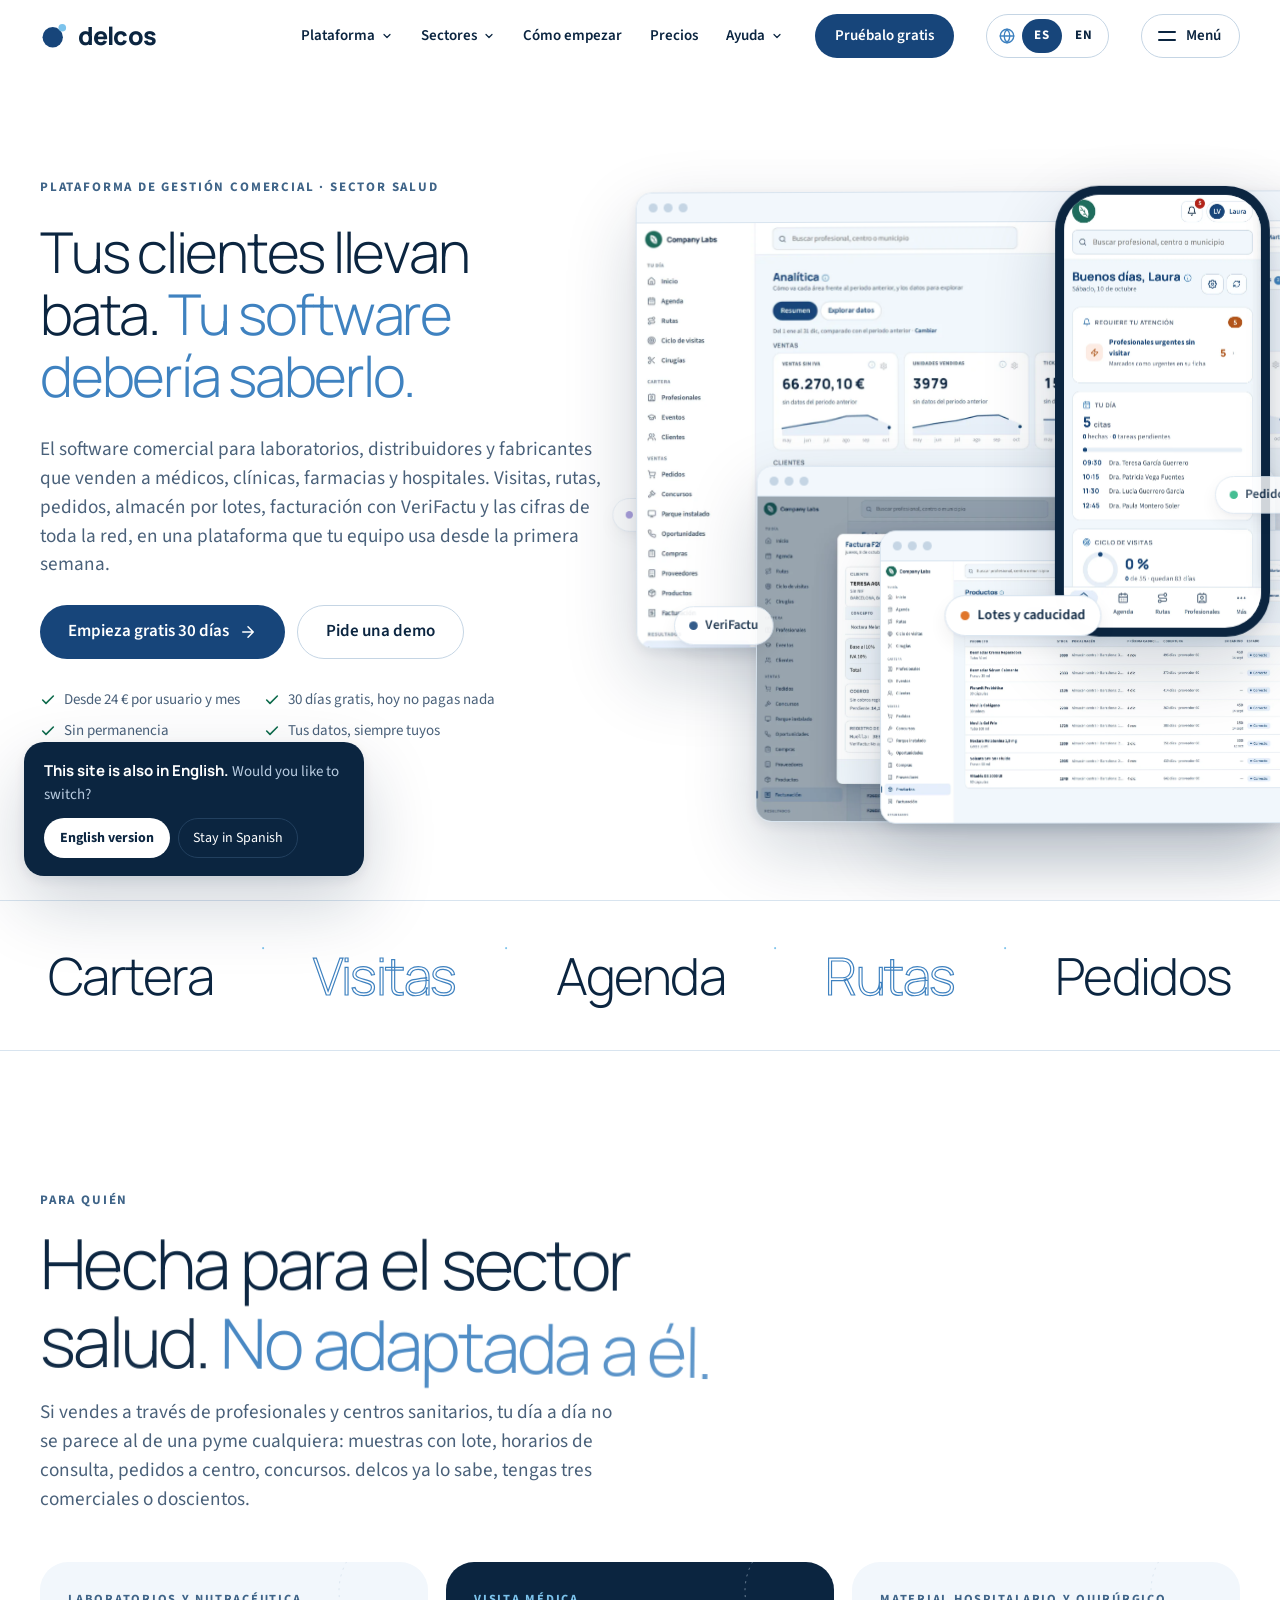
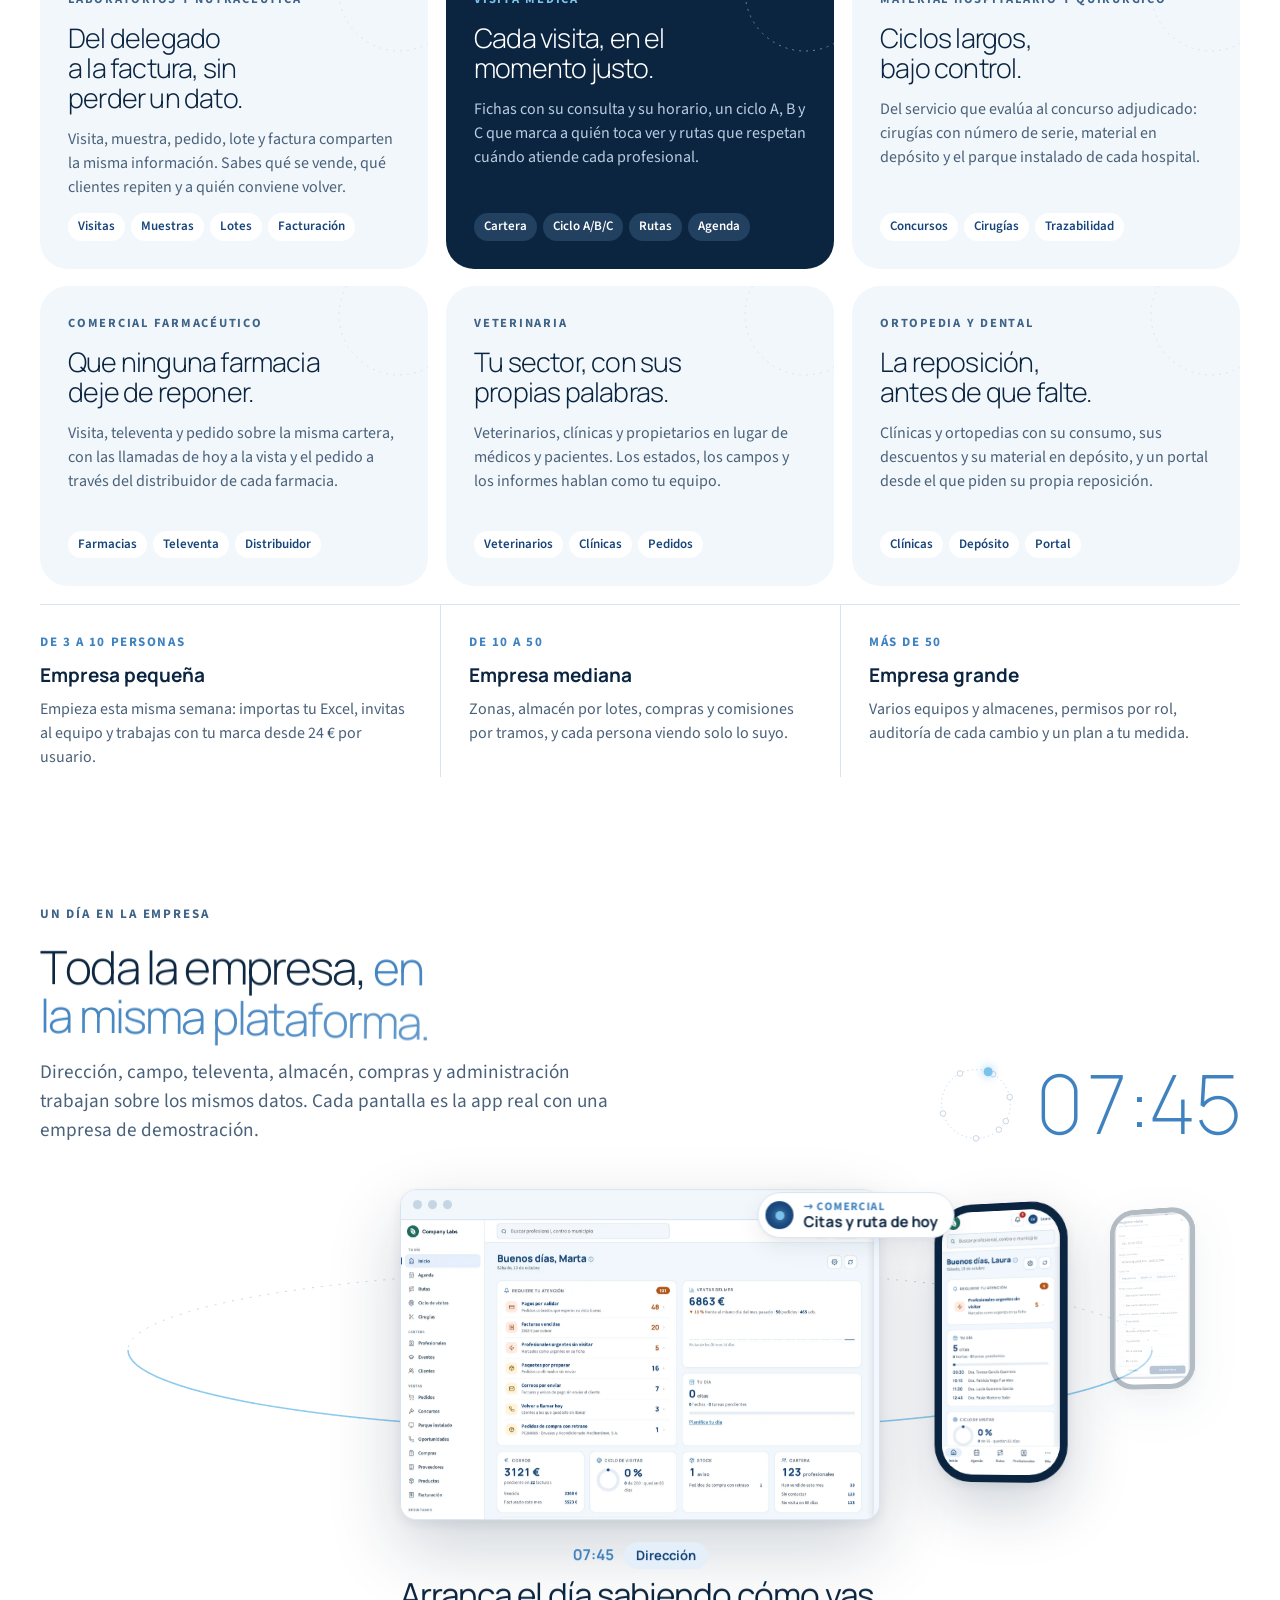
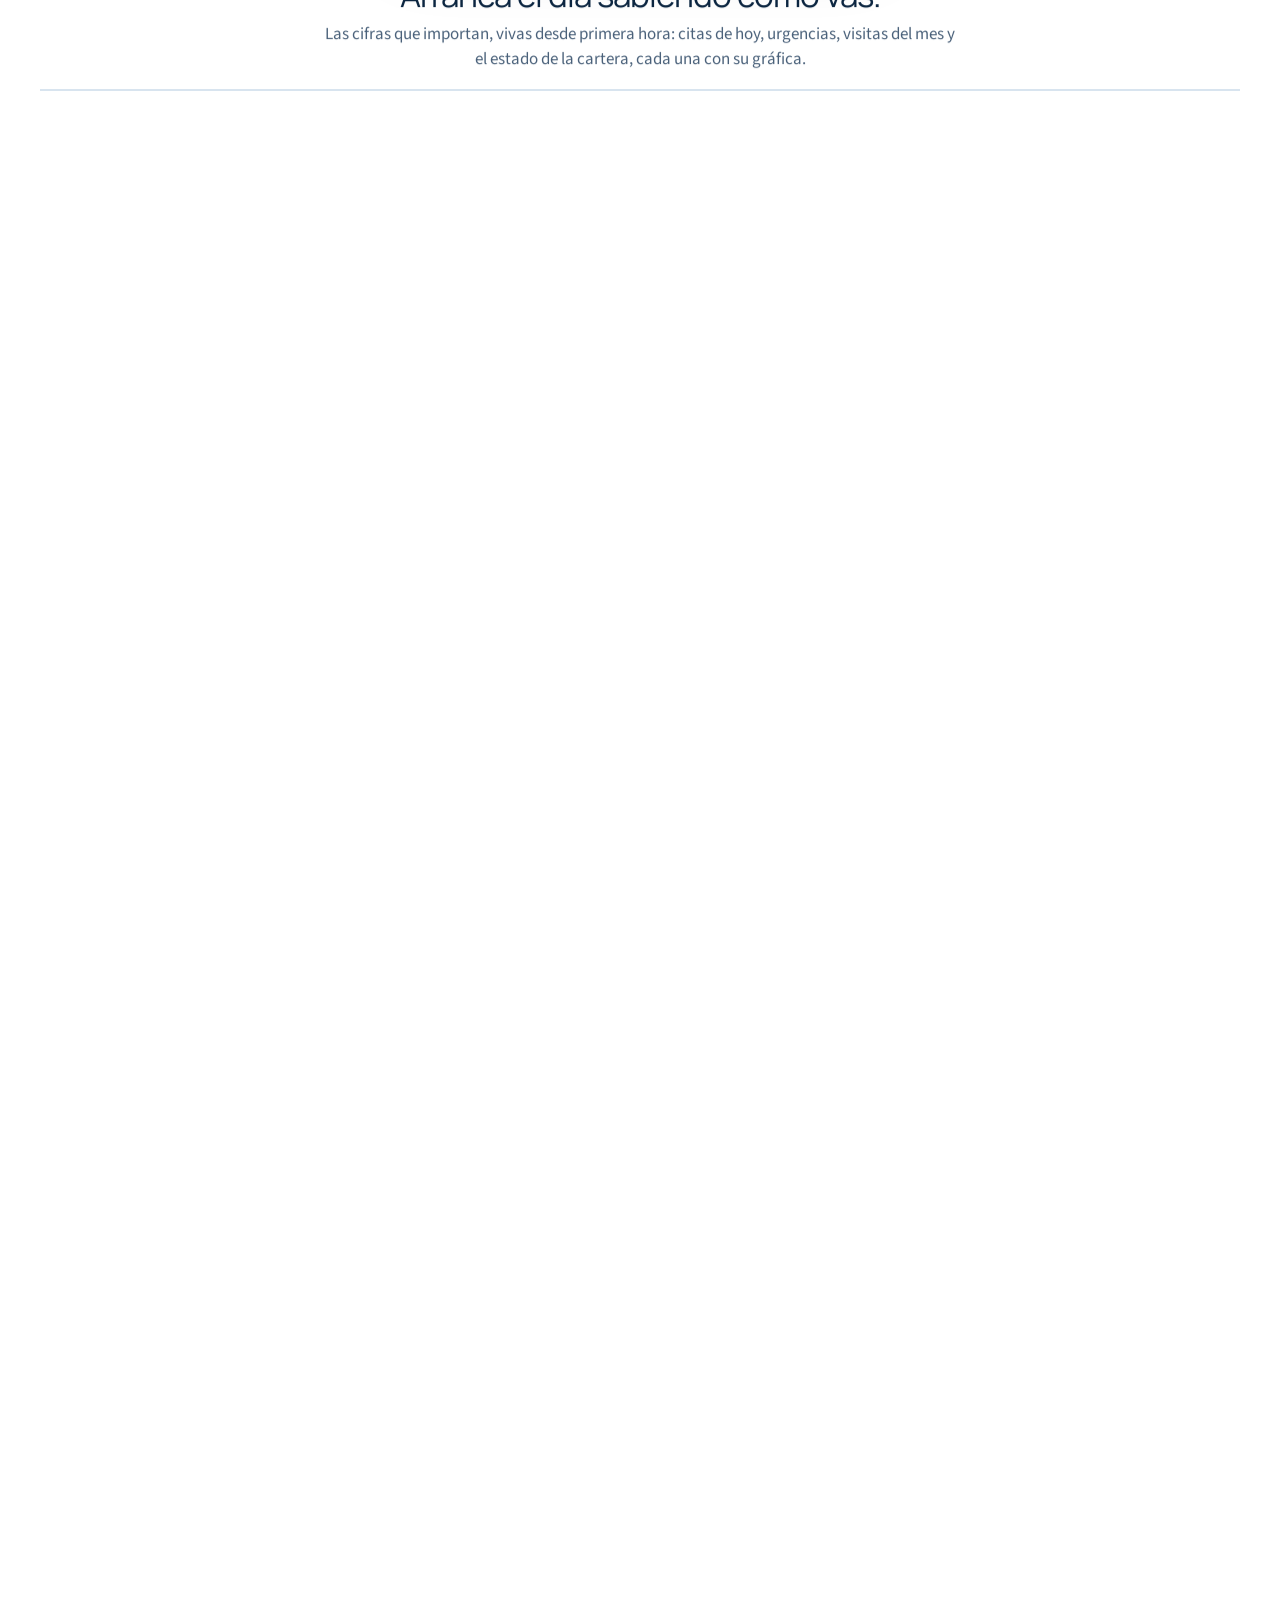
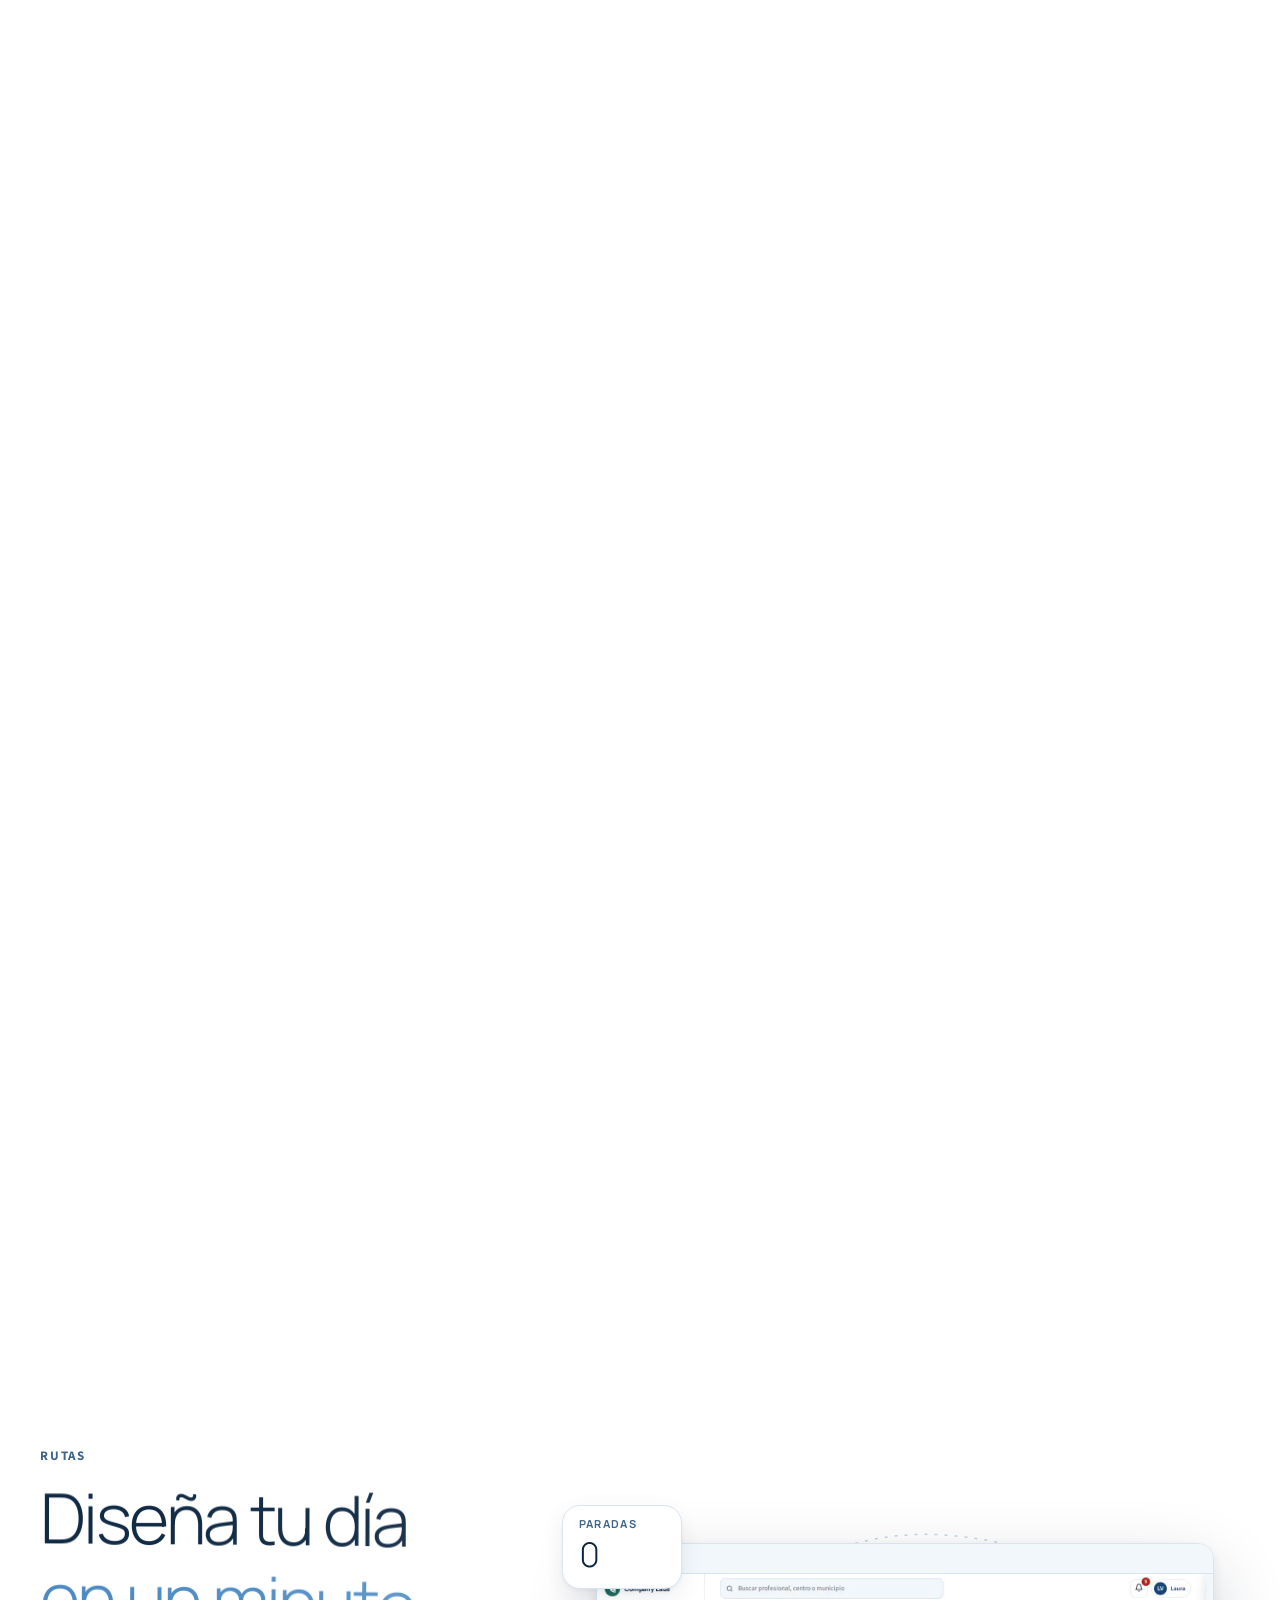
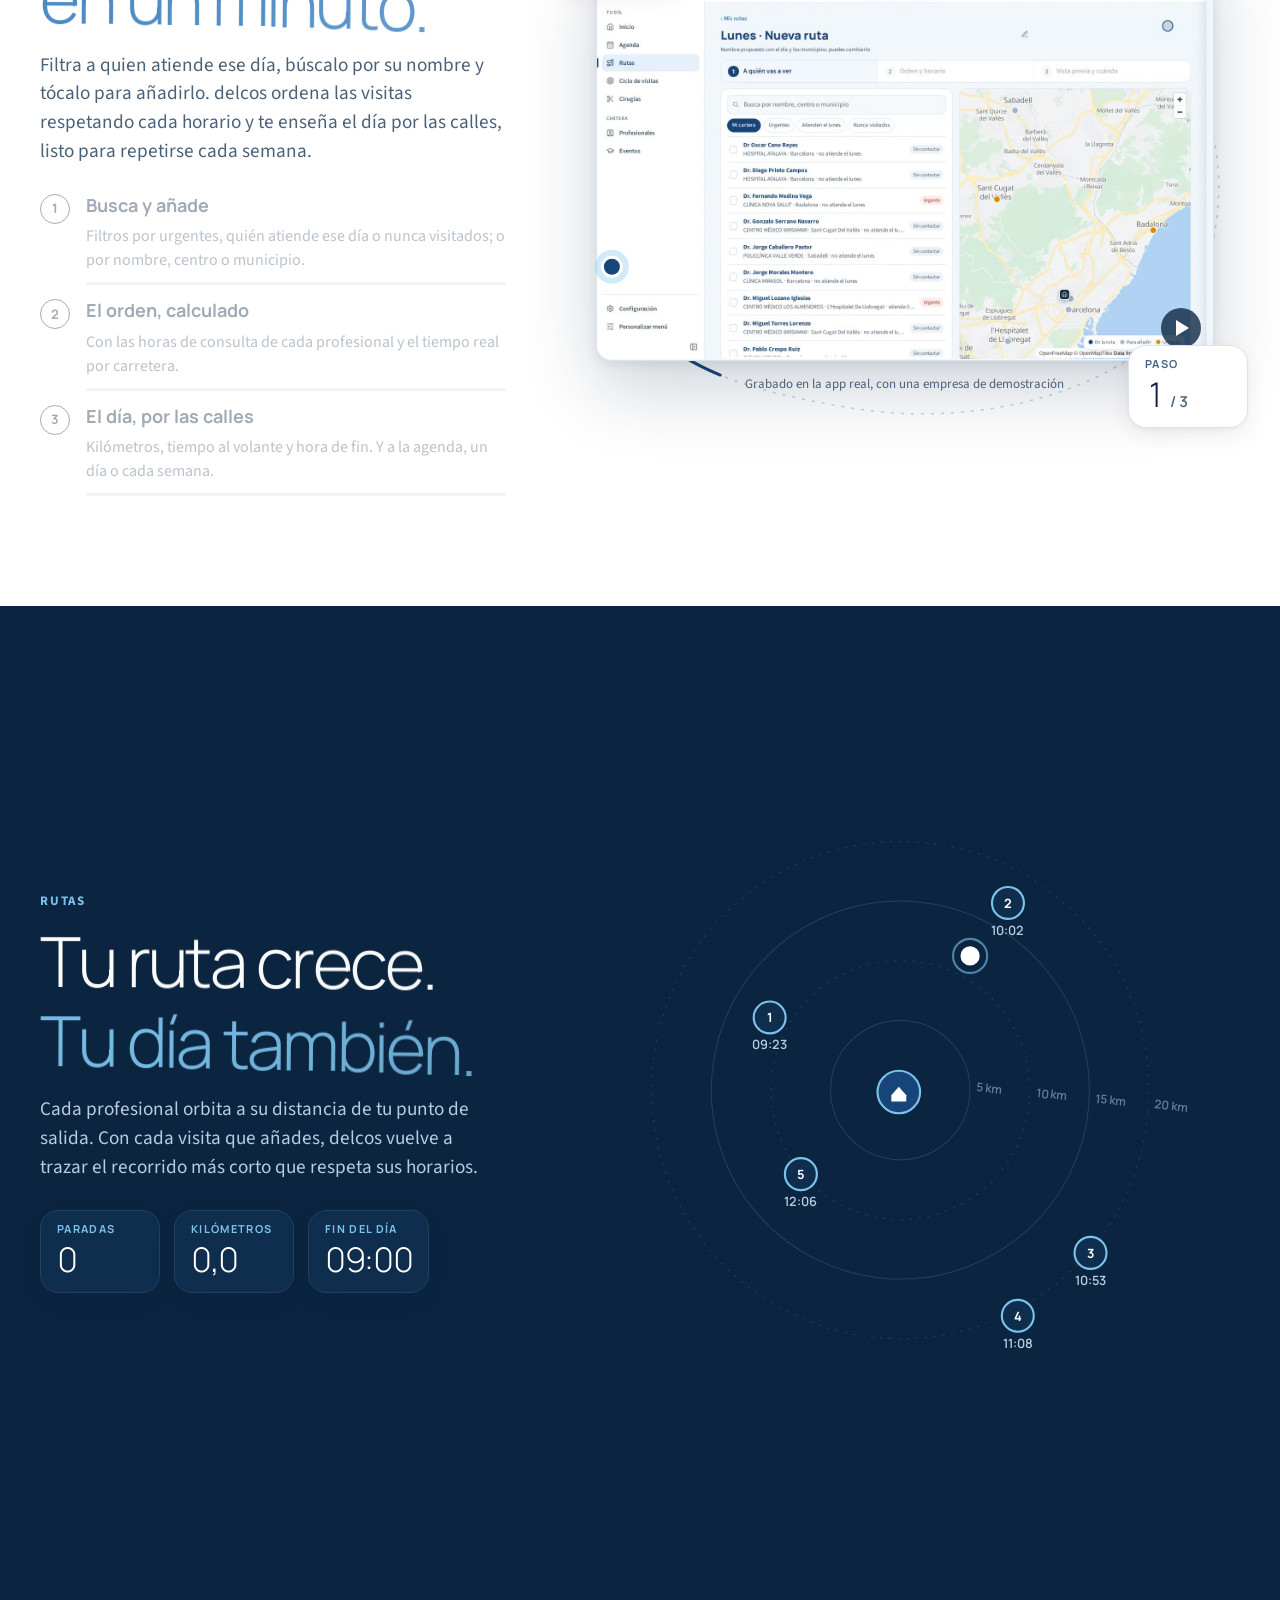
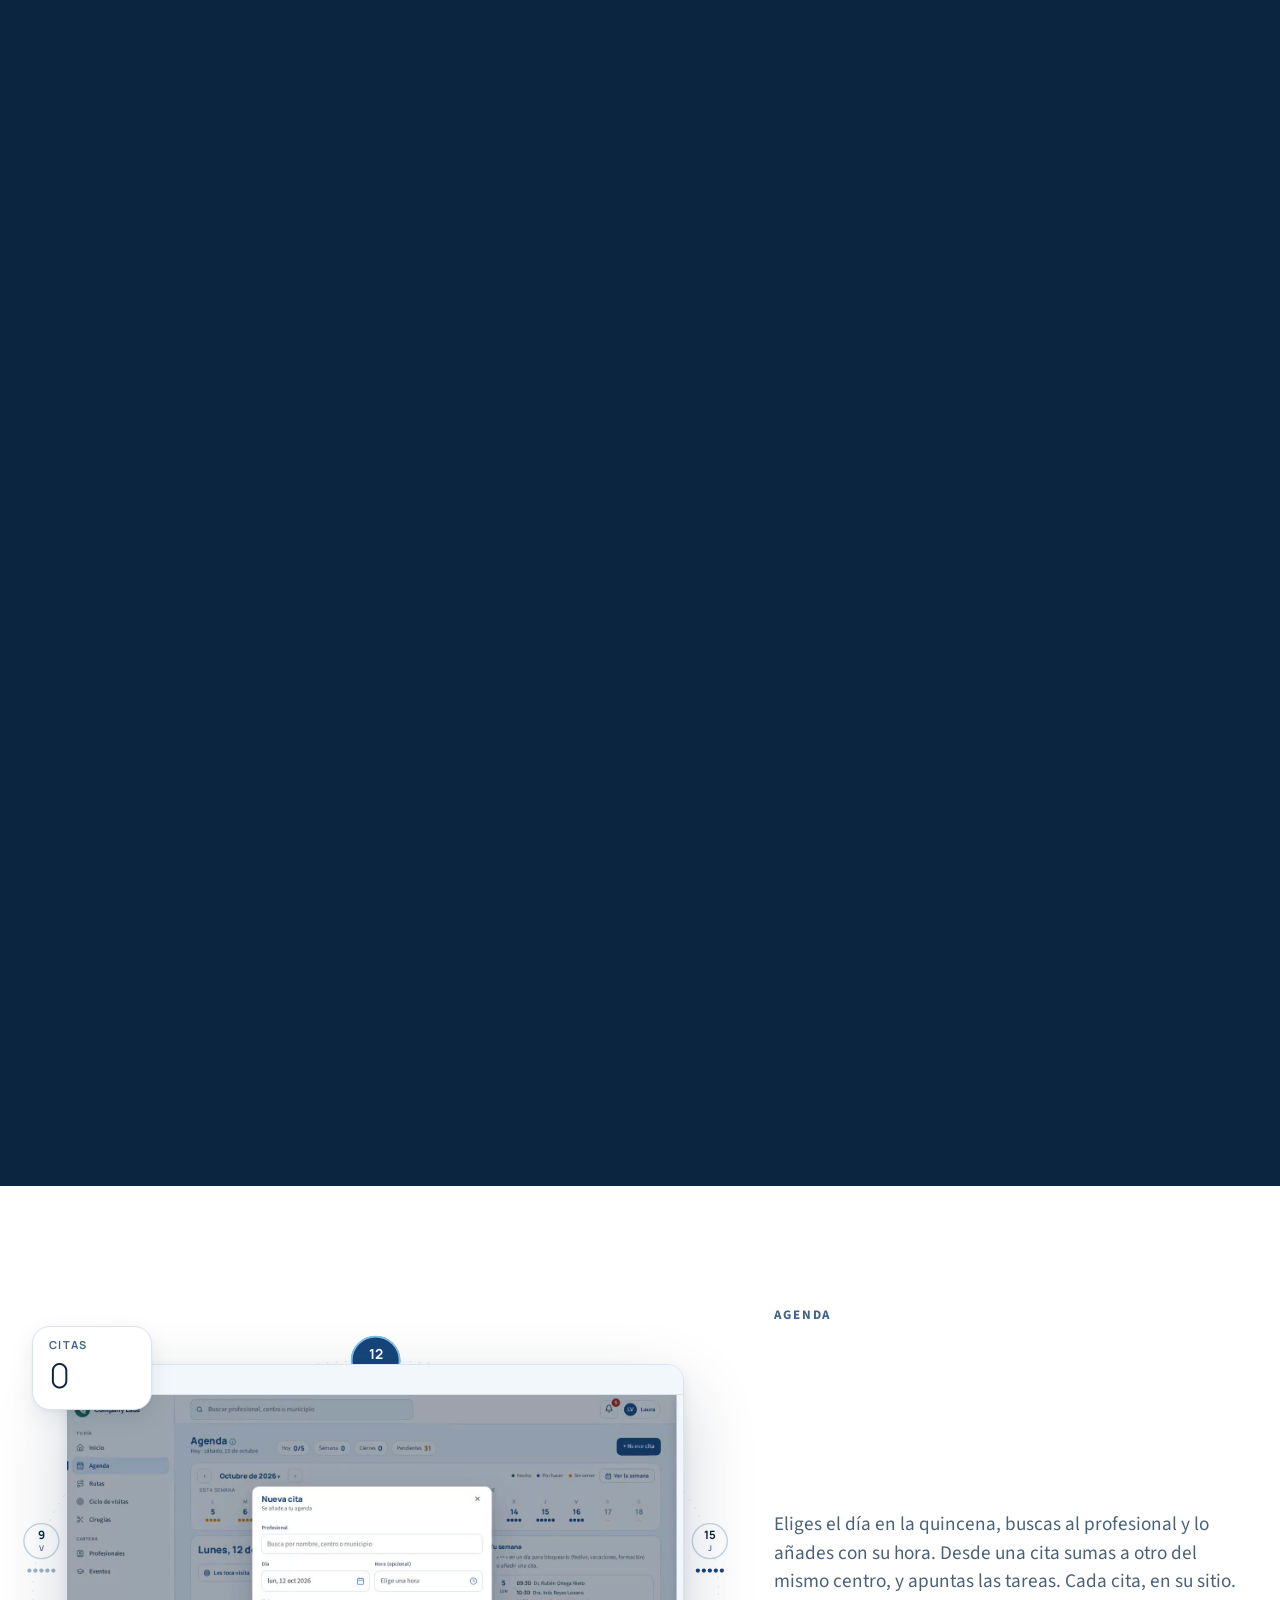
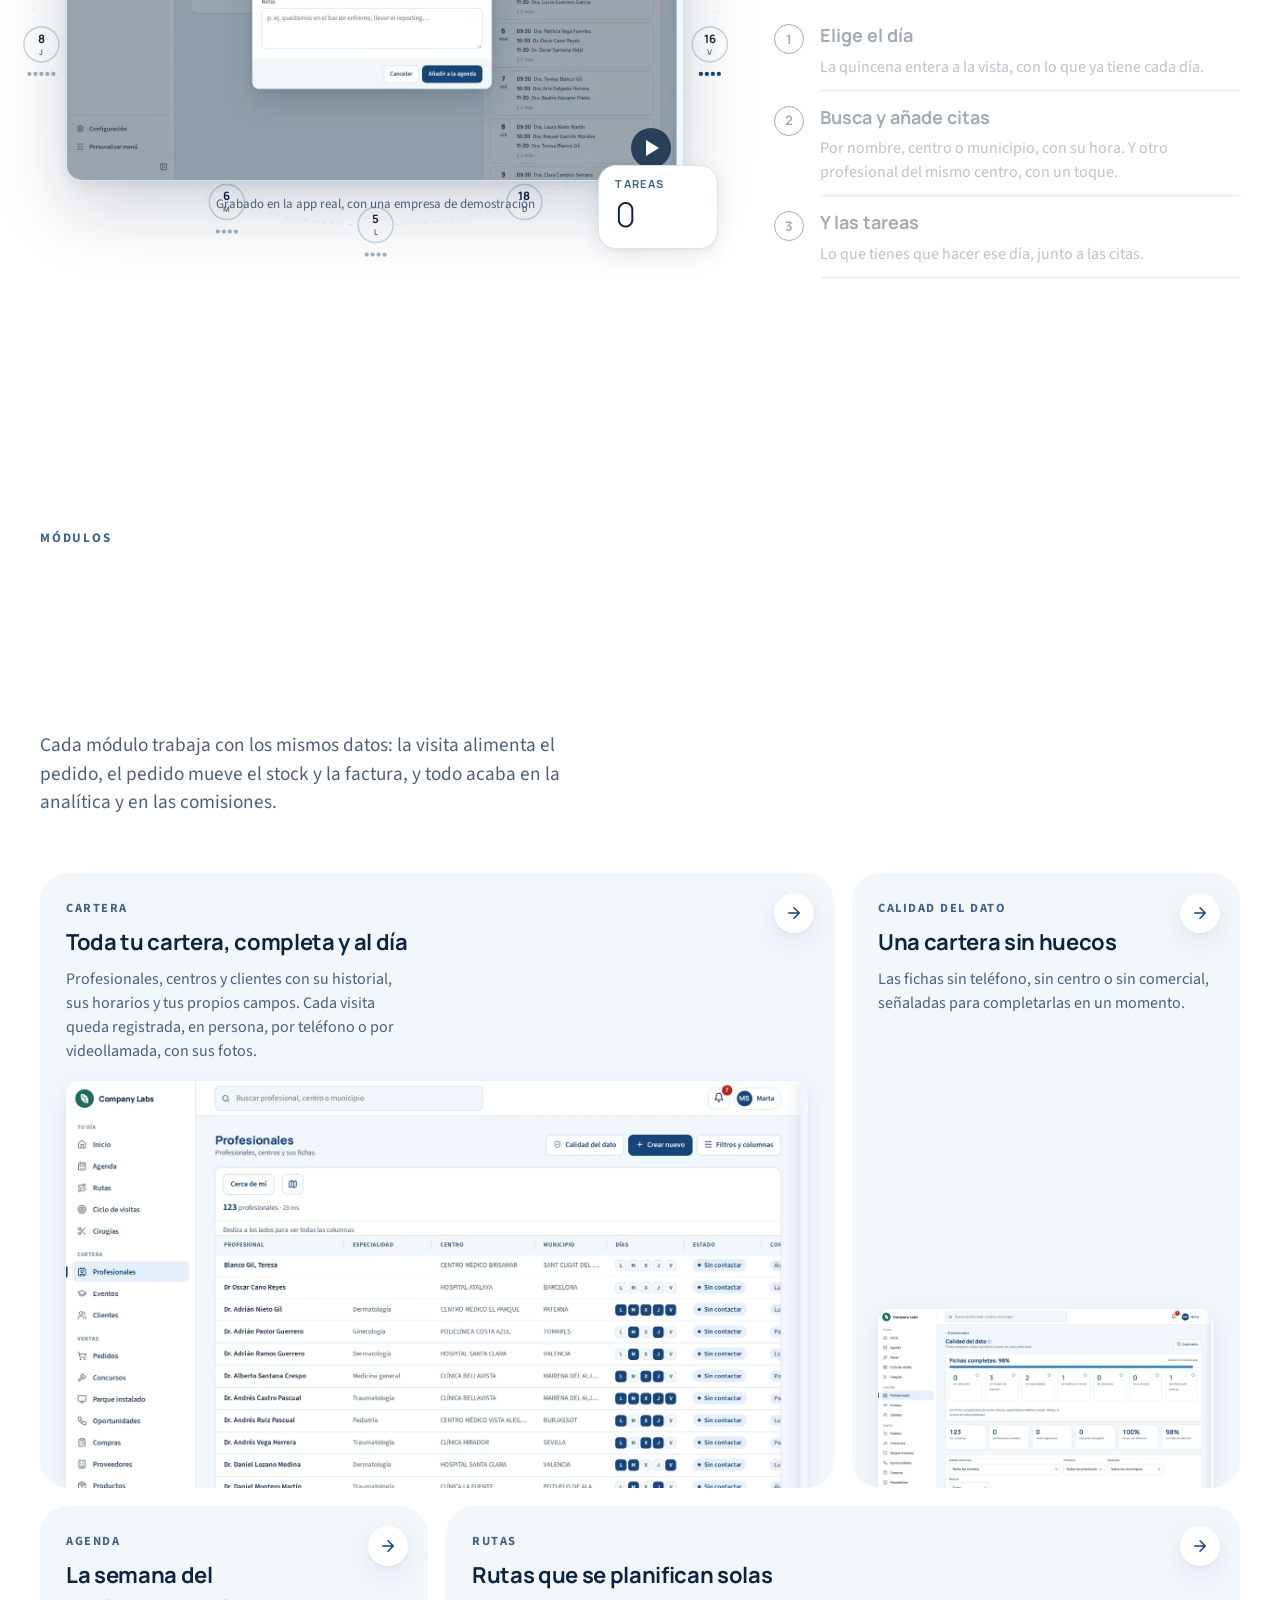
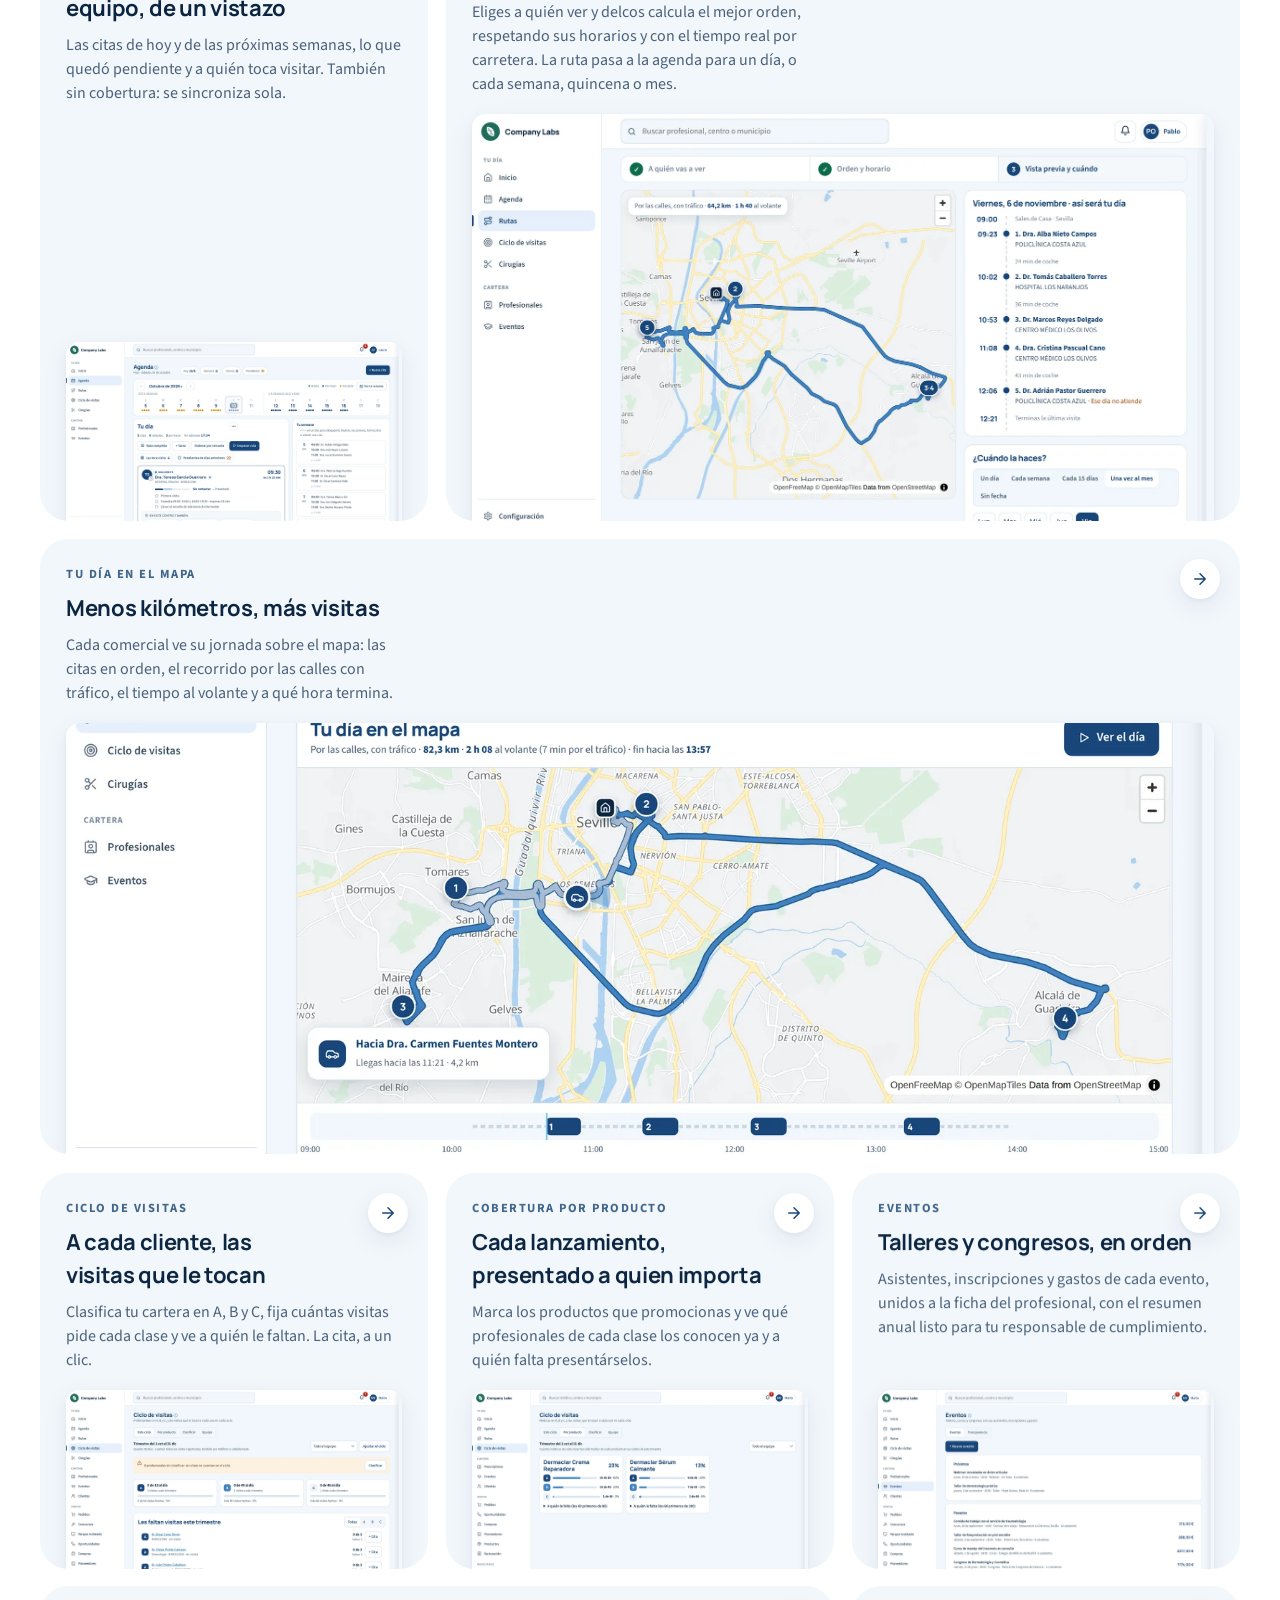
==== commit 2c485e1a: "Móvil: cifras de Rutas y Agenda más legibles Rótulos de las cajitas a 12 px y «Paso»/«Tareas» arriba" ====
--- a/index.html
+++ b/index.html
@@ -841,7 +841,9 @@
   .orb-lado-v{padding:26px 6px 10px}
   .orb-inst{padding:9px 12px;min-width:0;border-radius:14px}
   .orb-inst b{font-size:24px}
-  .orb-inst small{font-size:10px;margin-bottom:6px}
+  .orb-inst small{font-size:12px;margin-bottom:6px}
+  .orb-inst-b{bottom:auto;top:-4px;right:-4px}
+  .orb-inst-a{left:-4px}
   .orb-lado-b{height:auto;aspect-ratio:1}
   .orb-tel{width:150px;right:0;bottom:-20px}
   .orb-play{opacity:1}
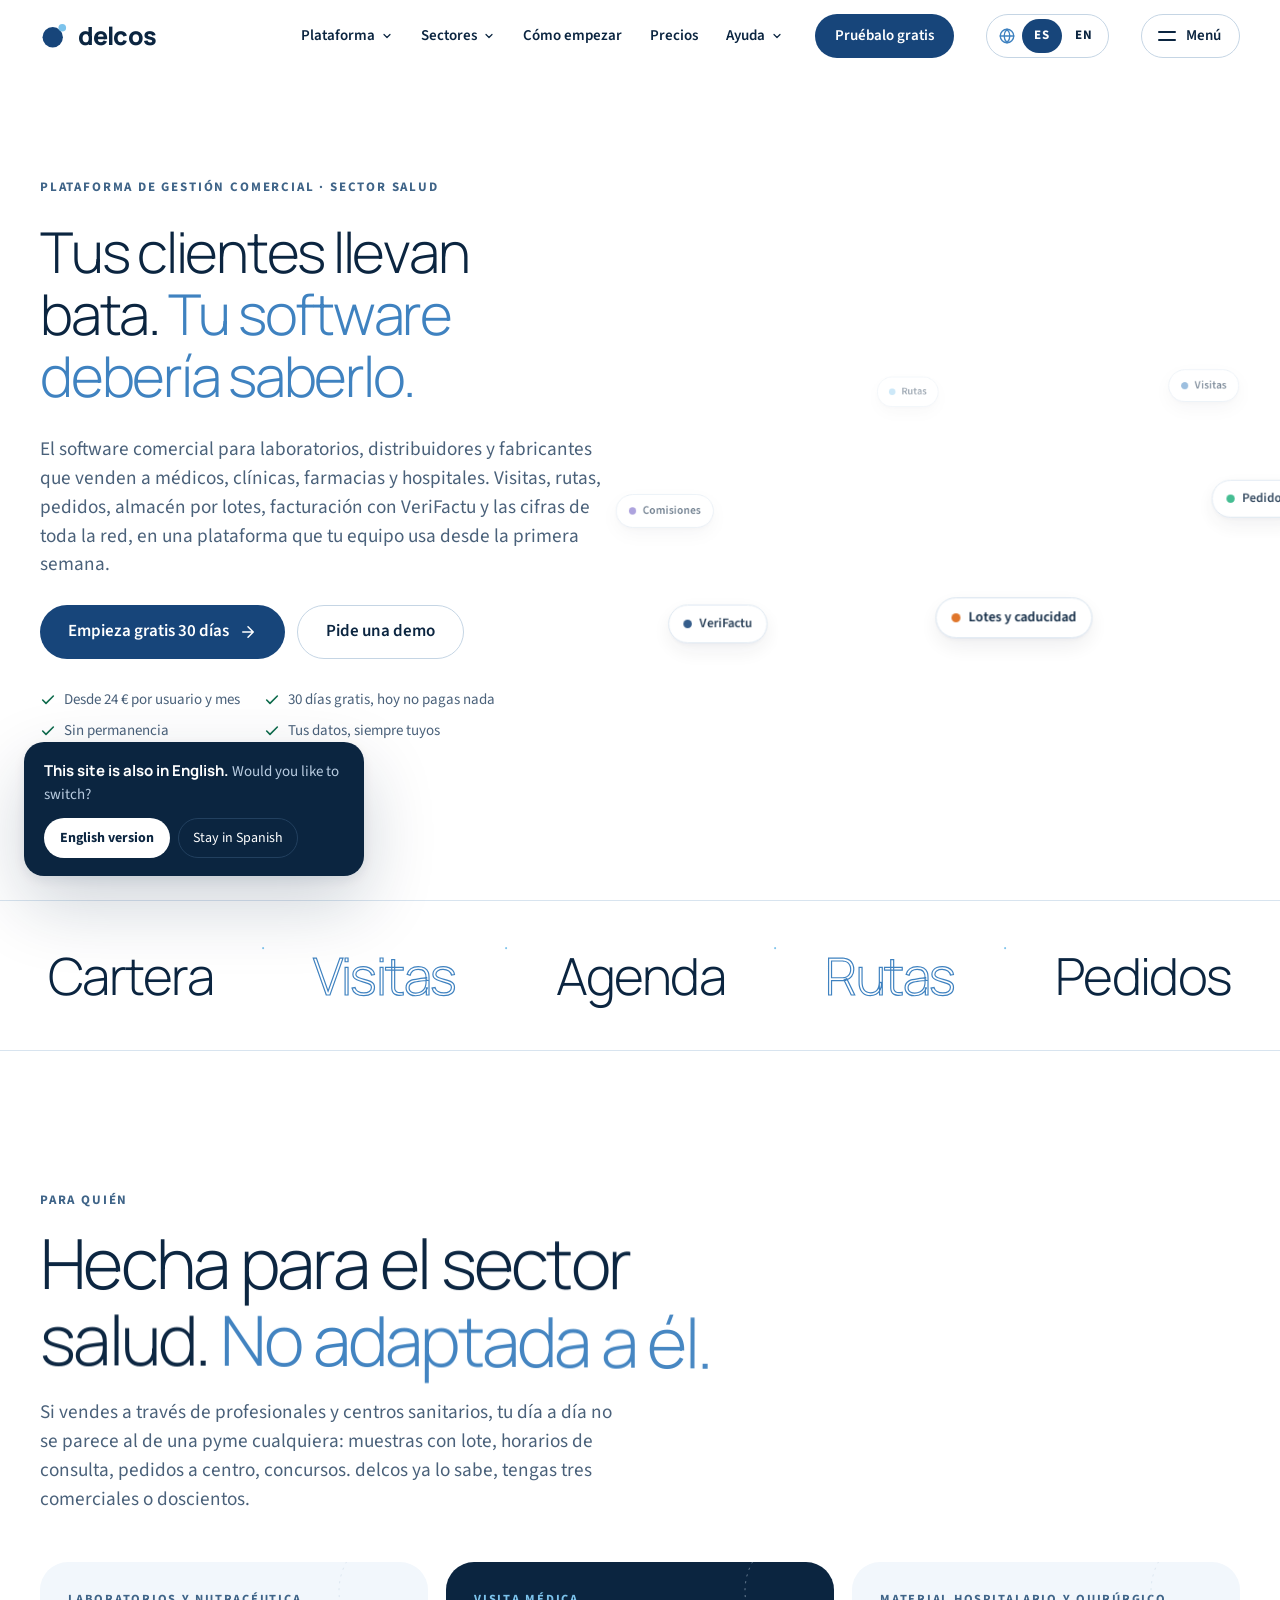
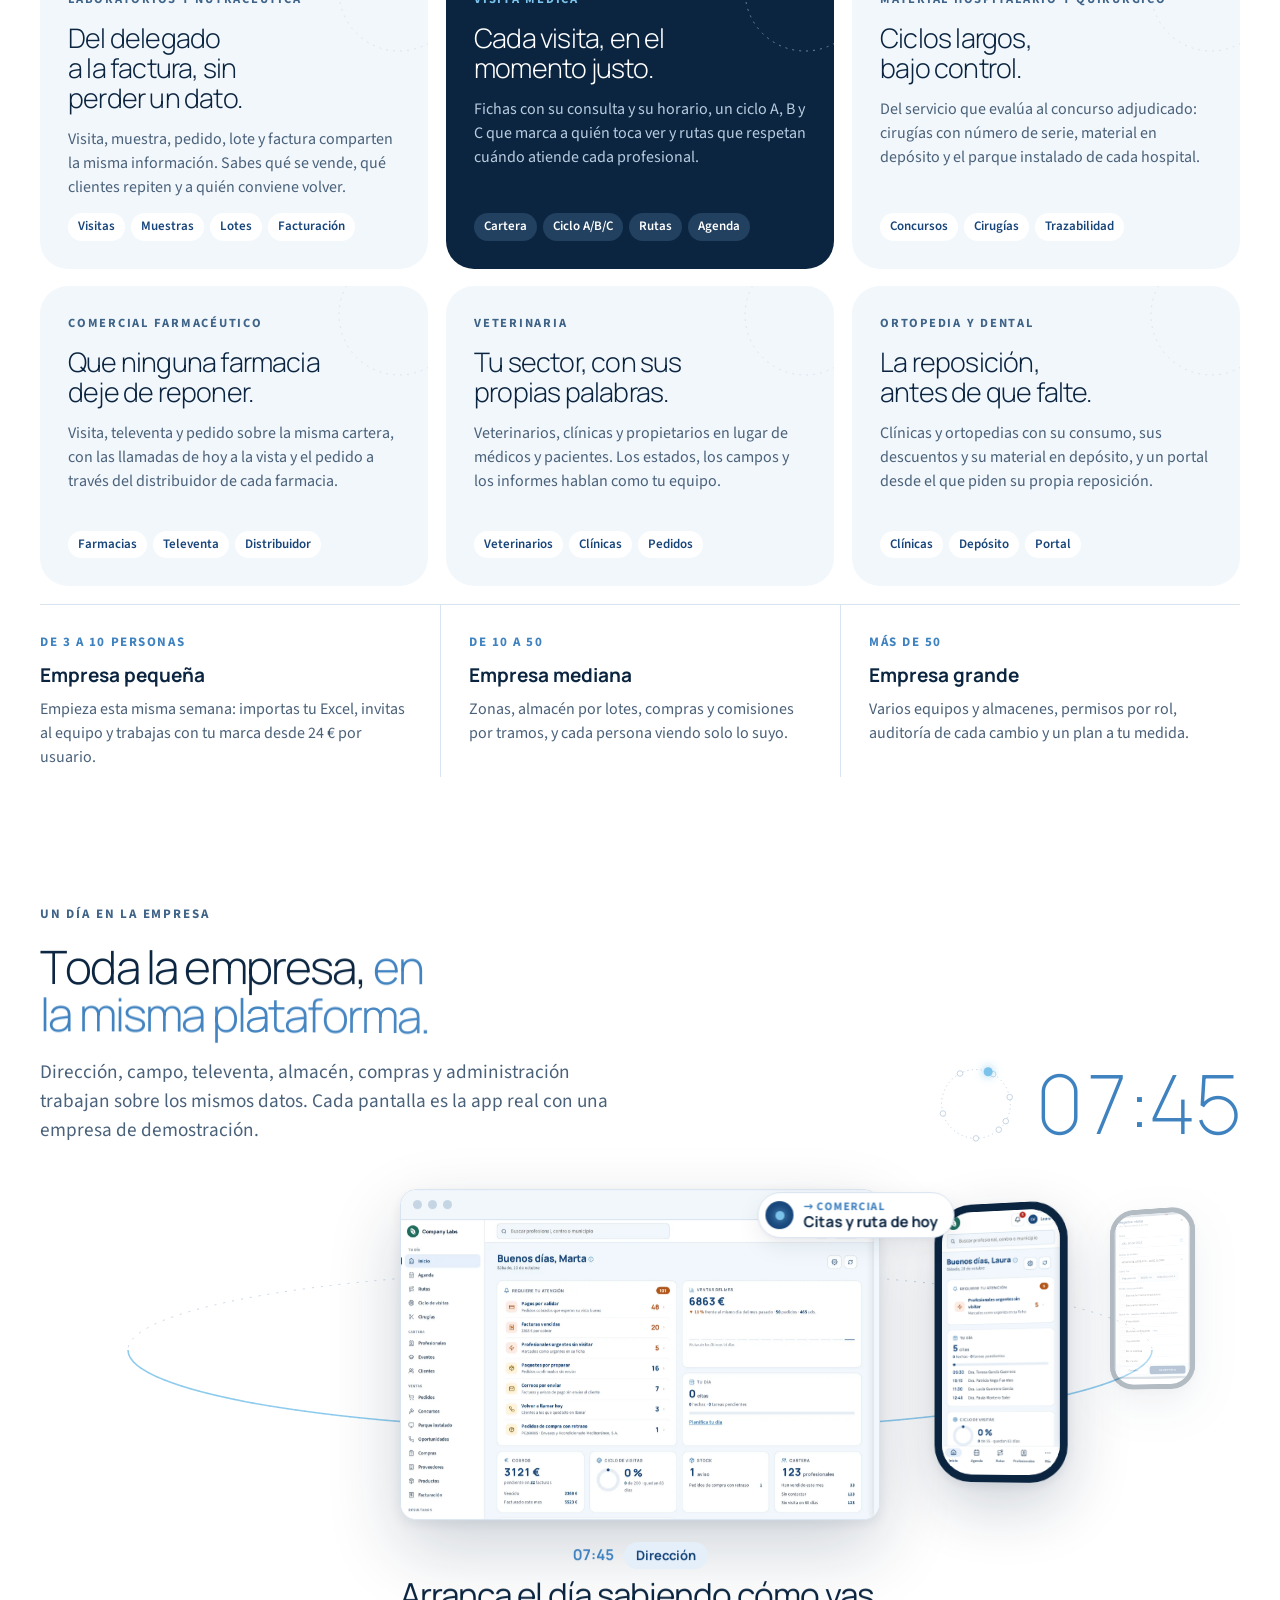
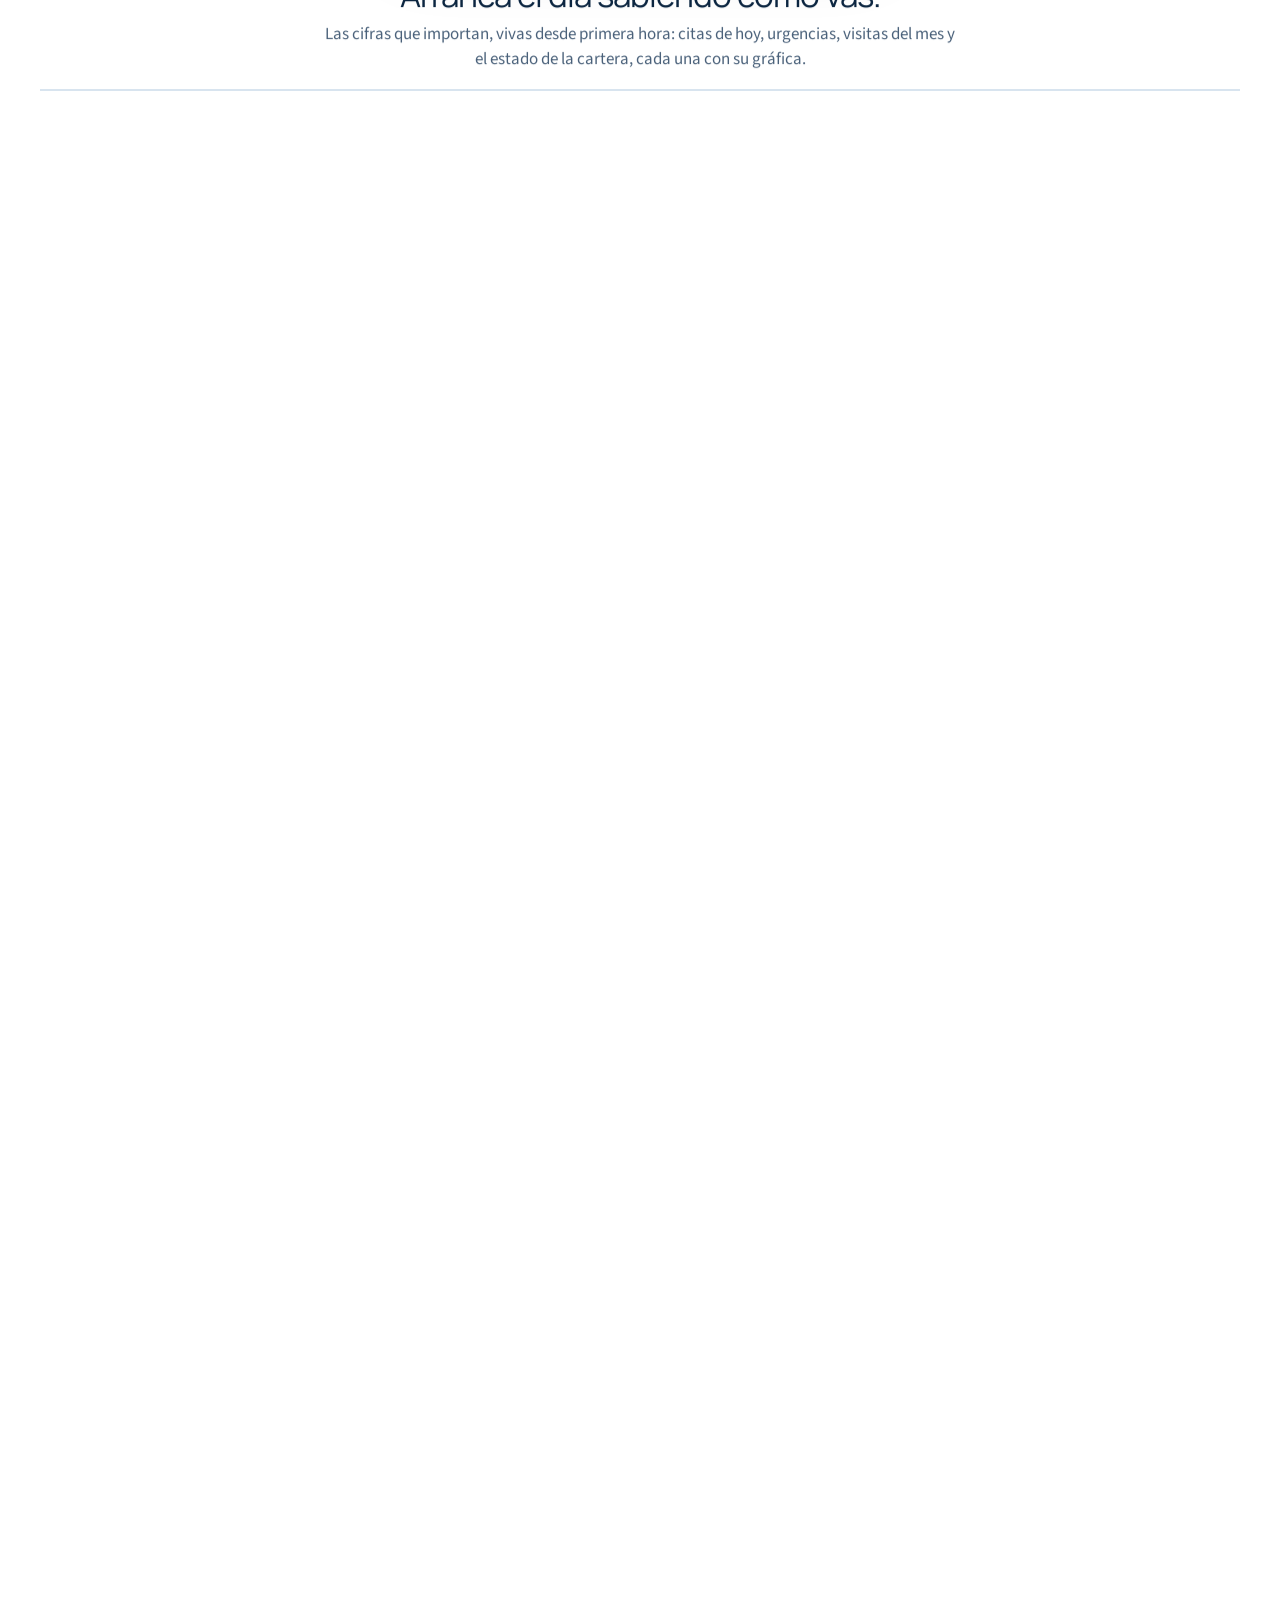
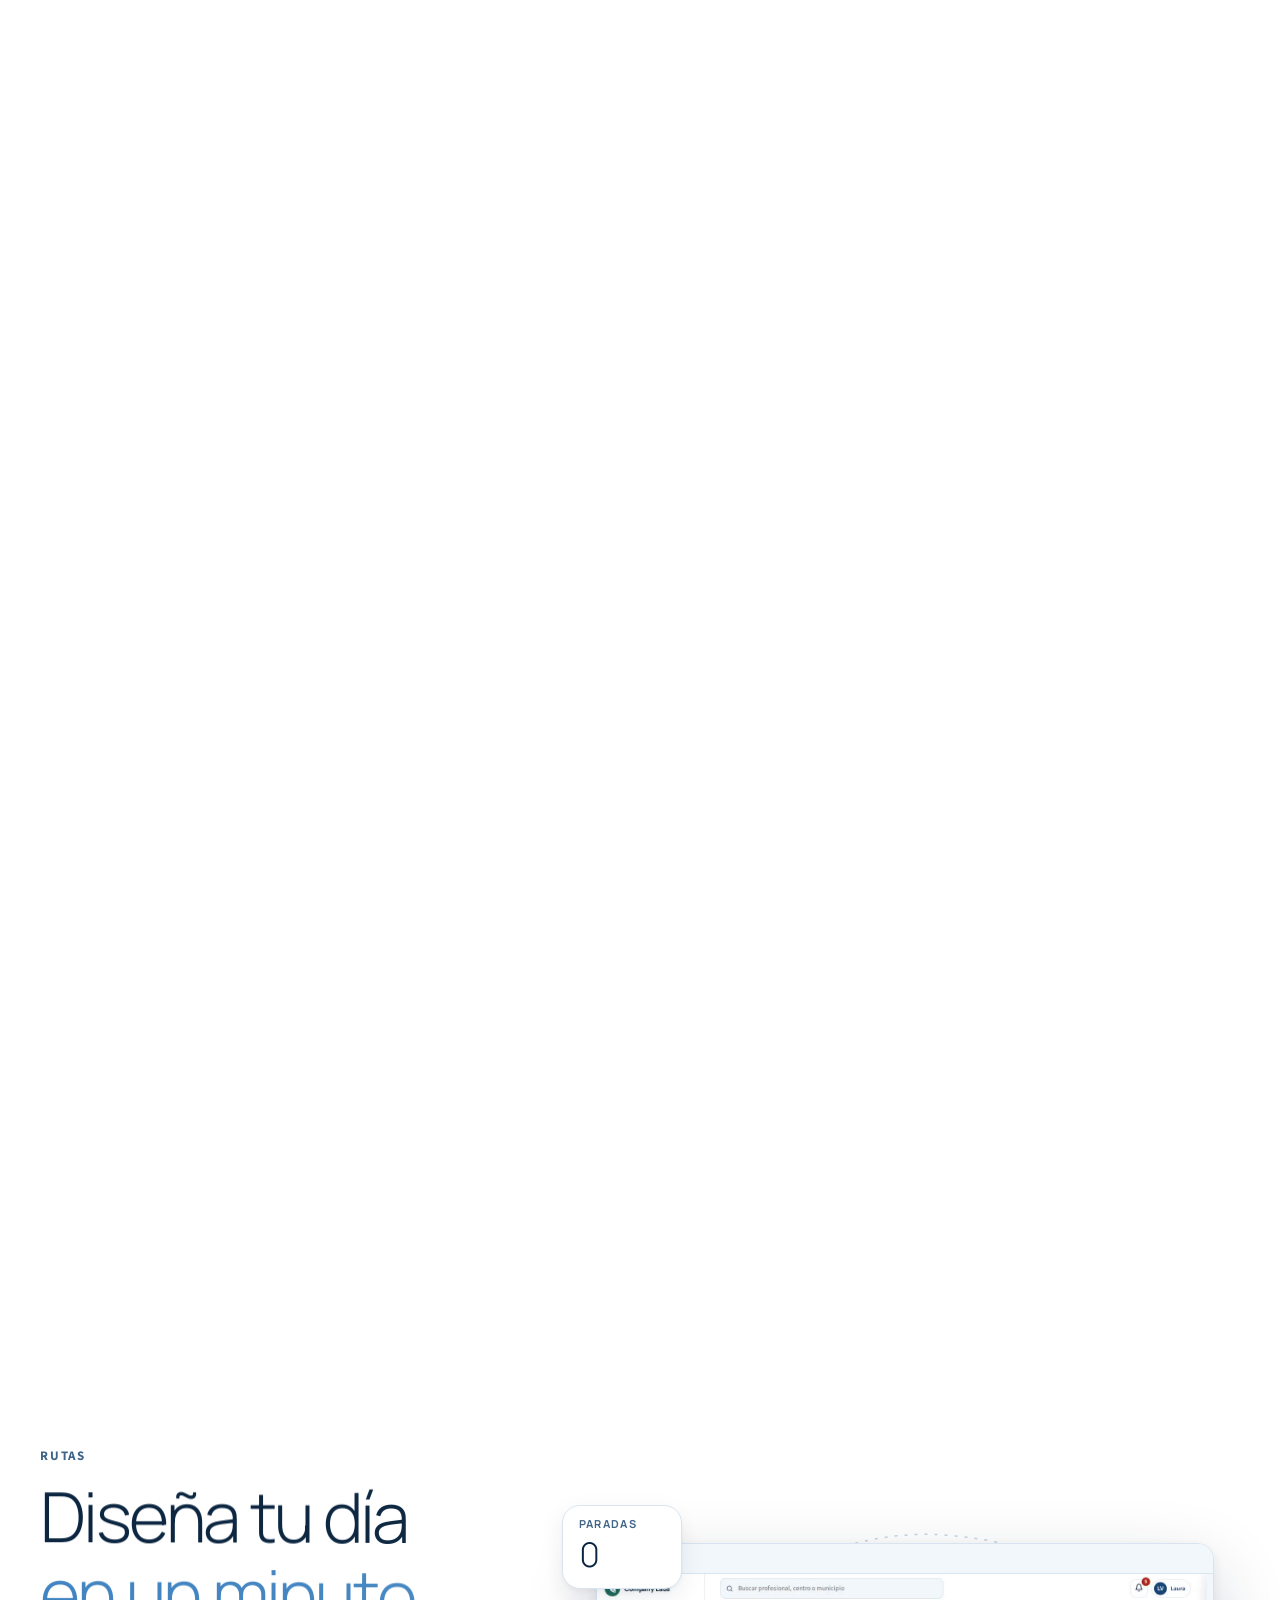
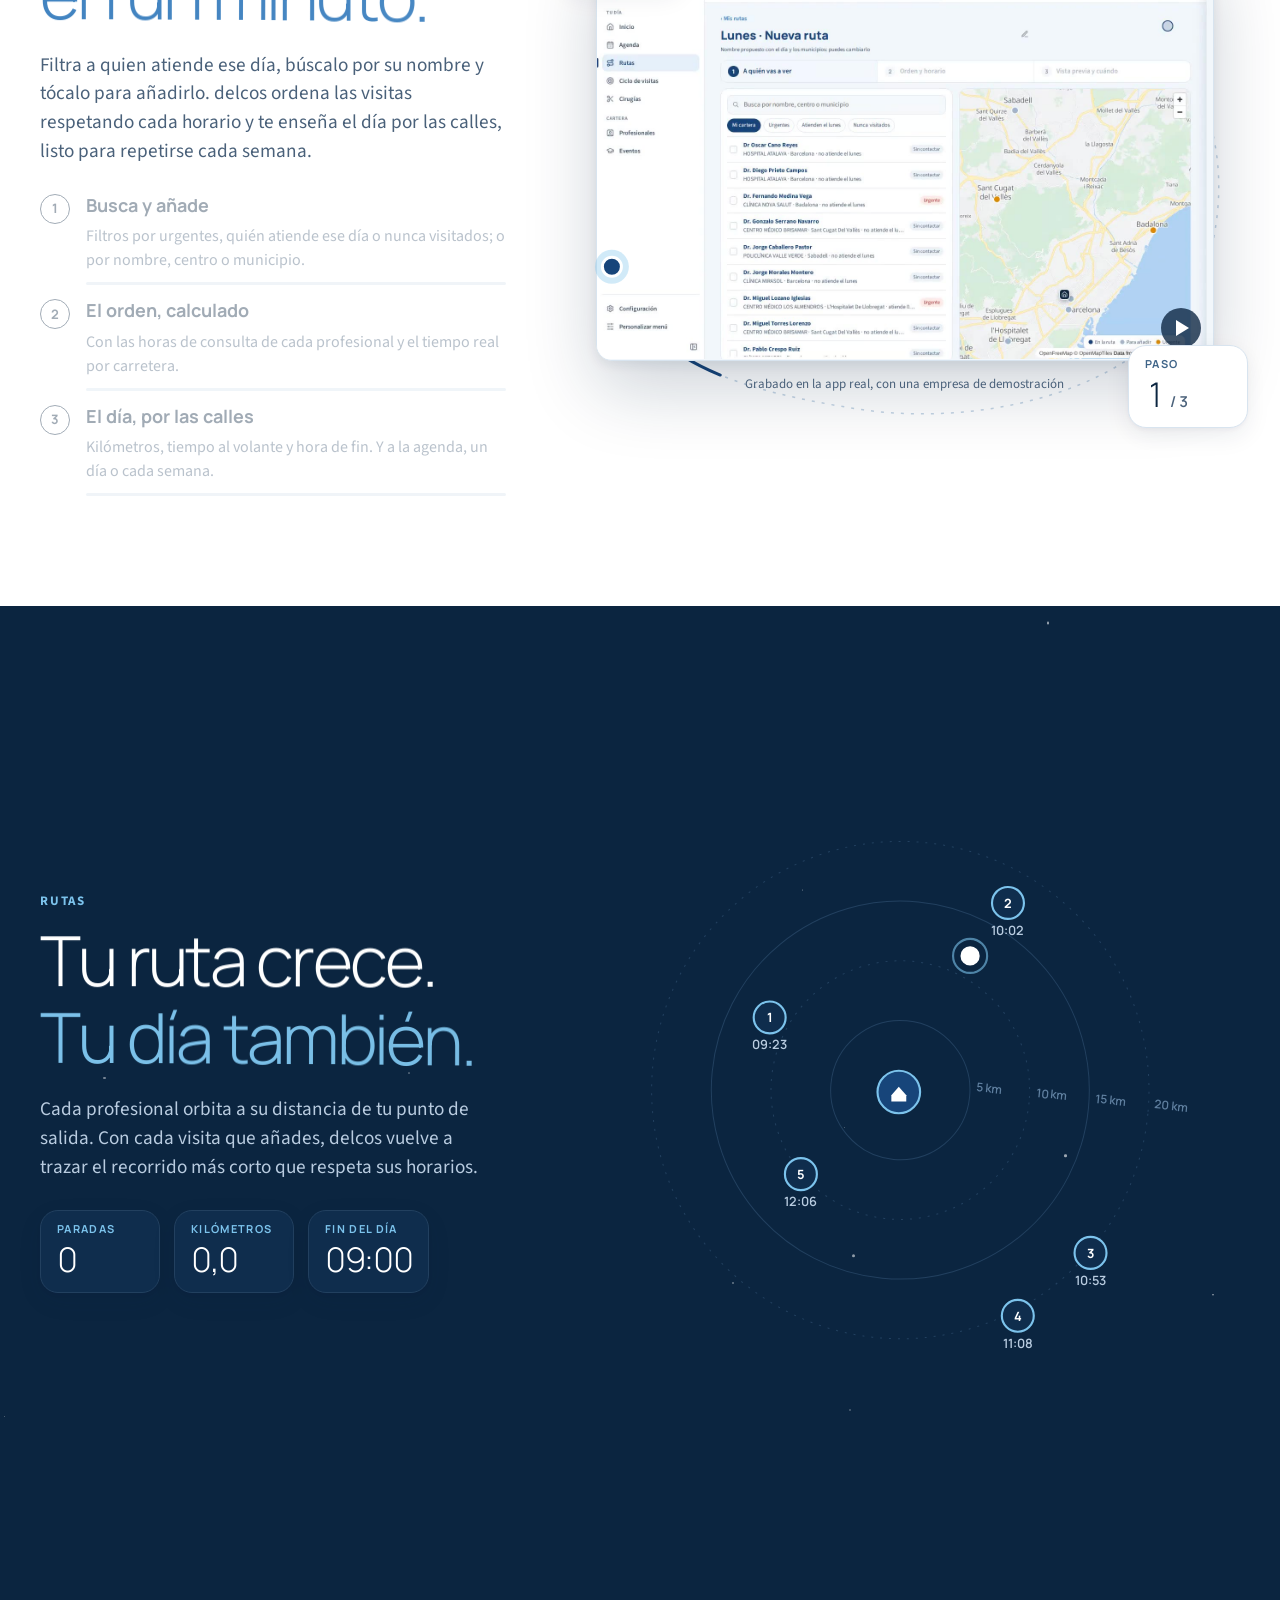
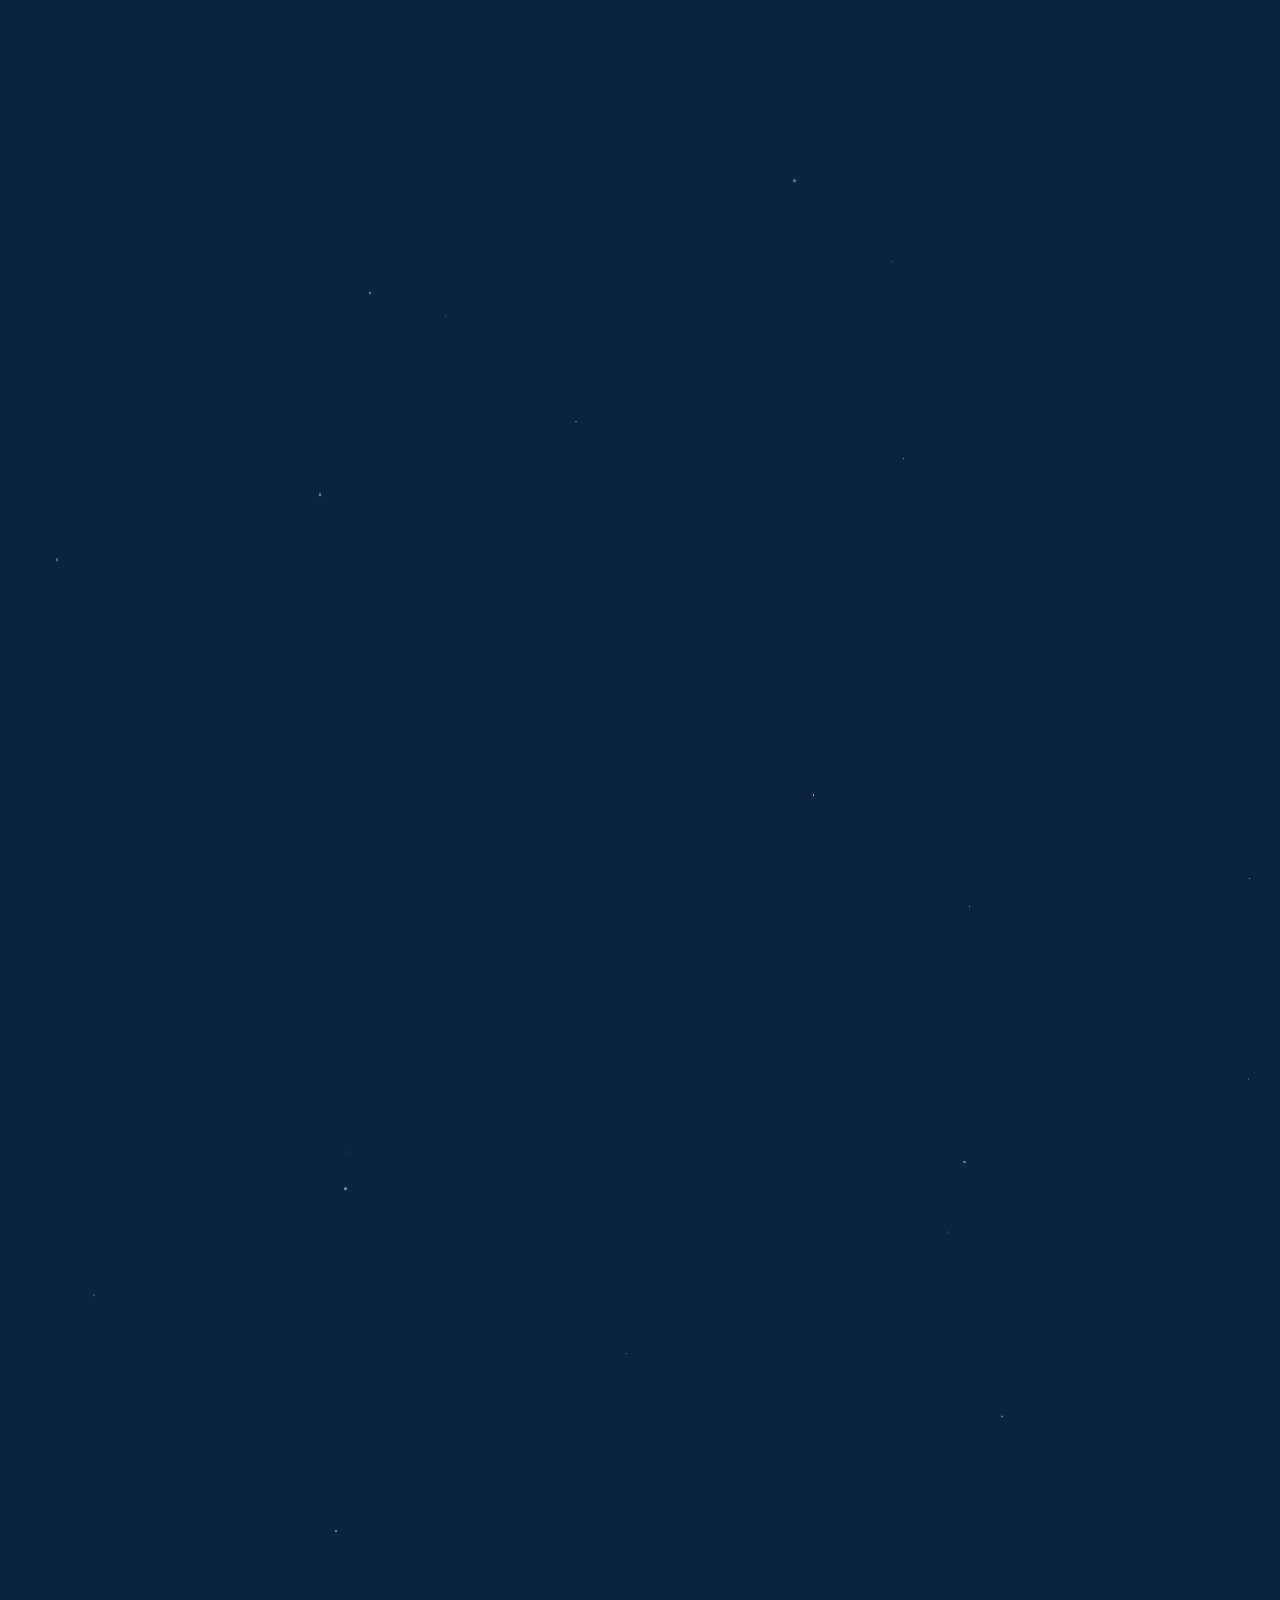
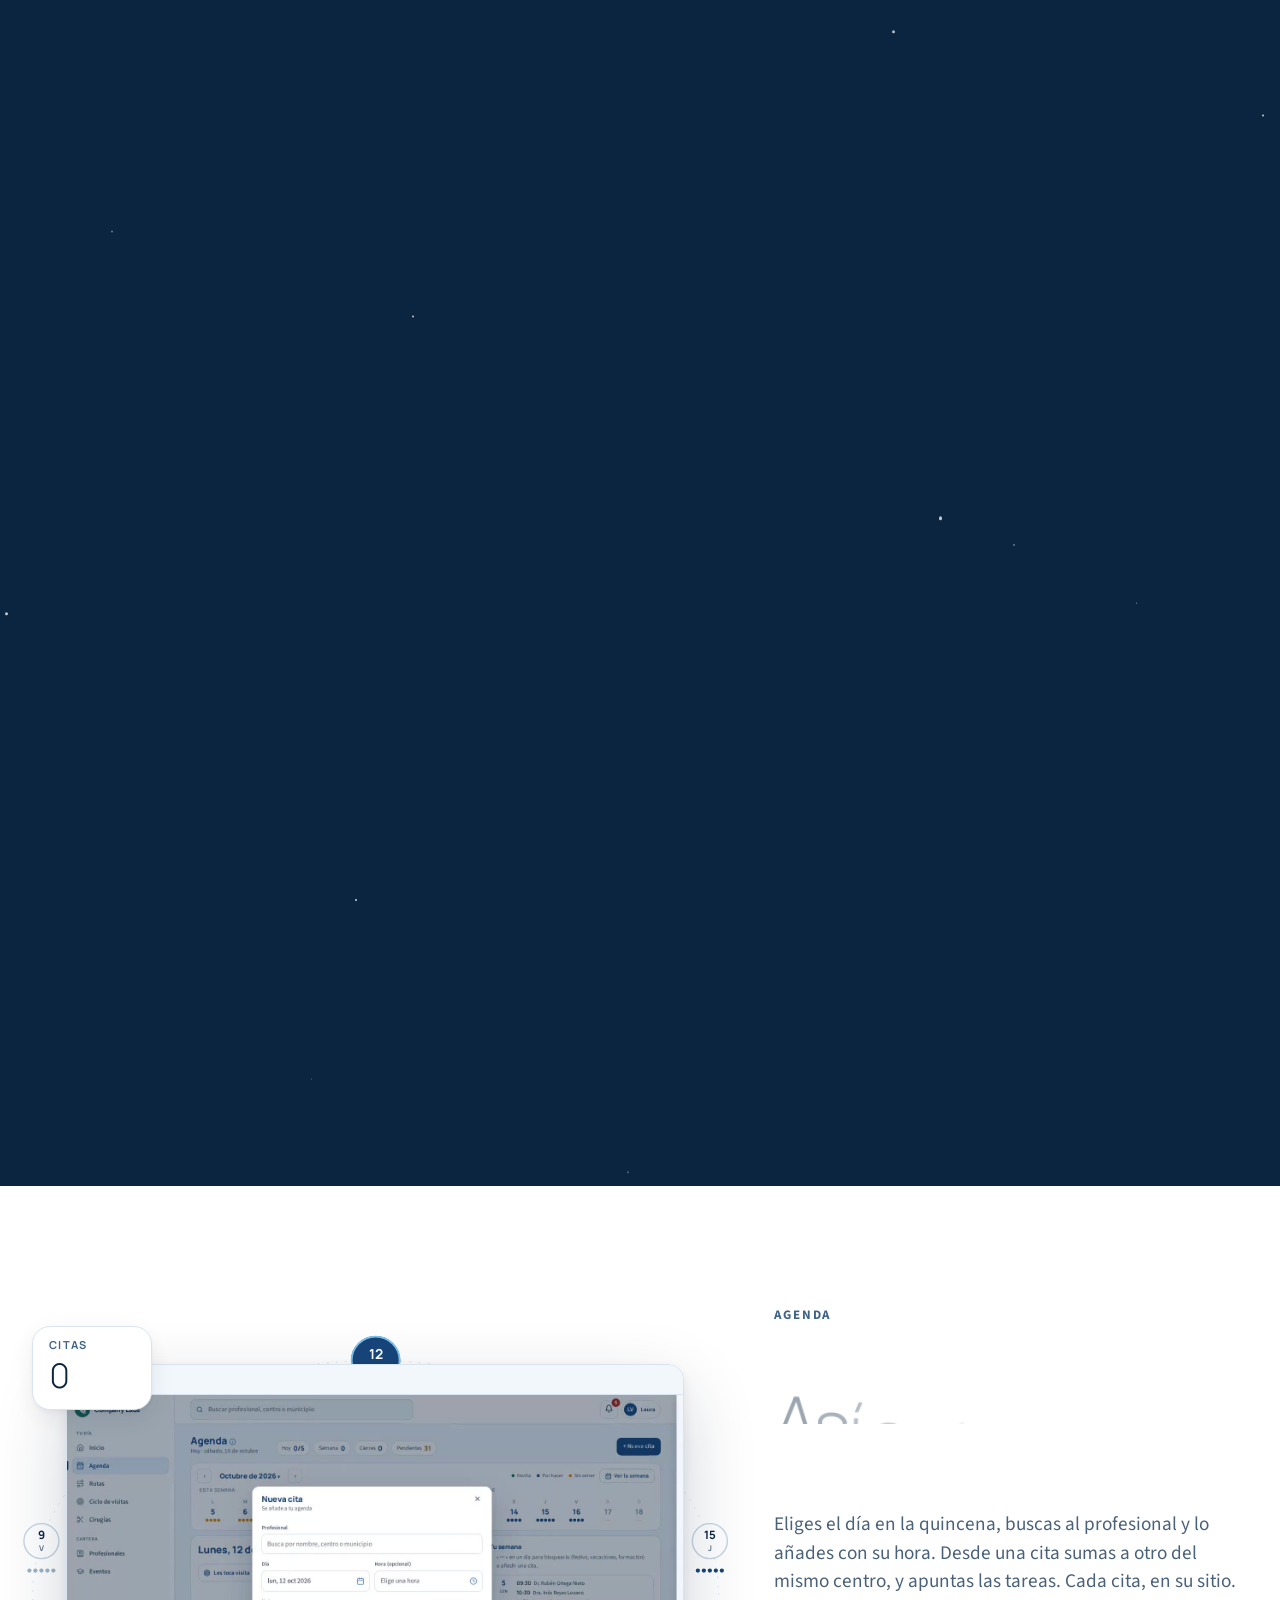
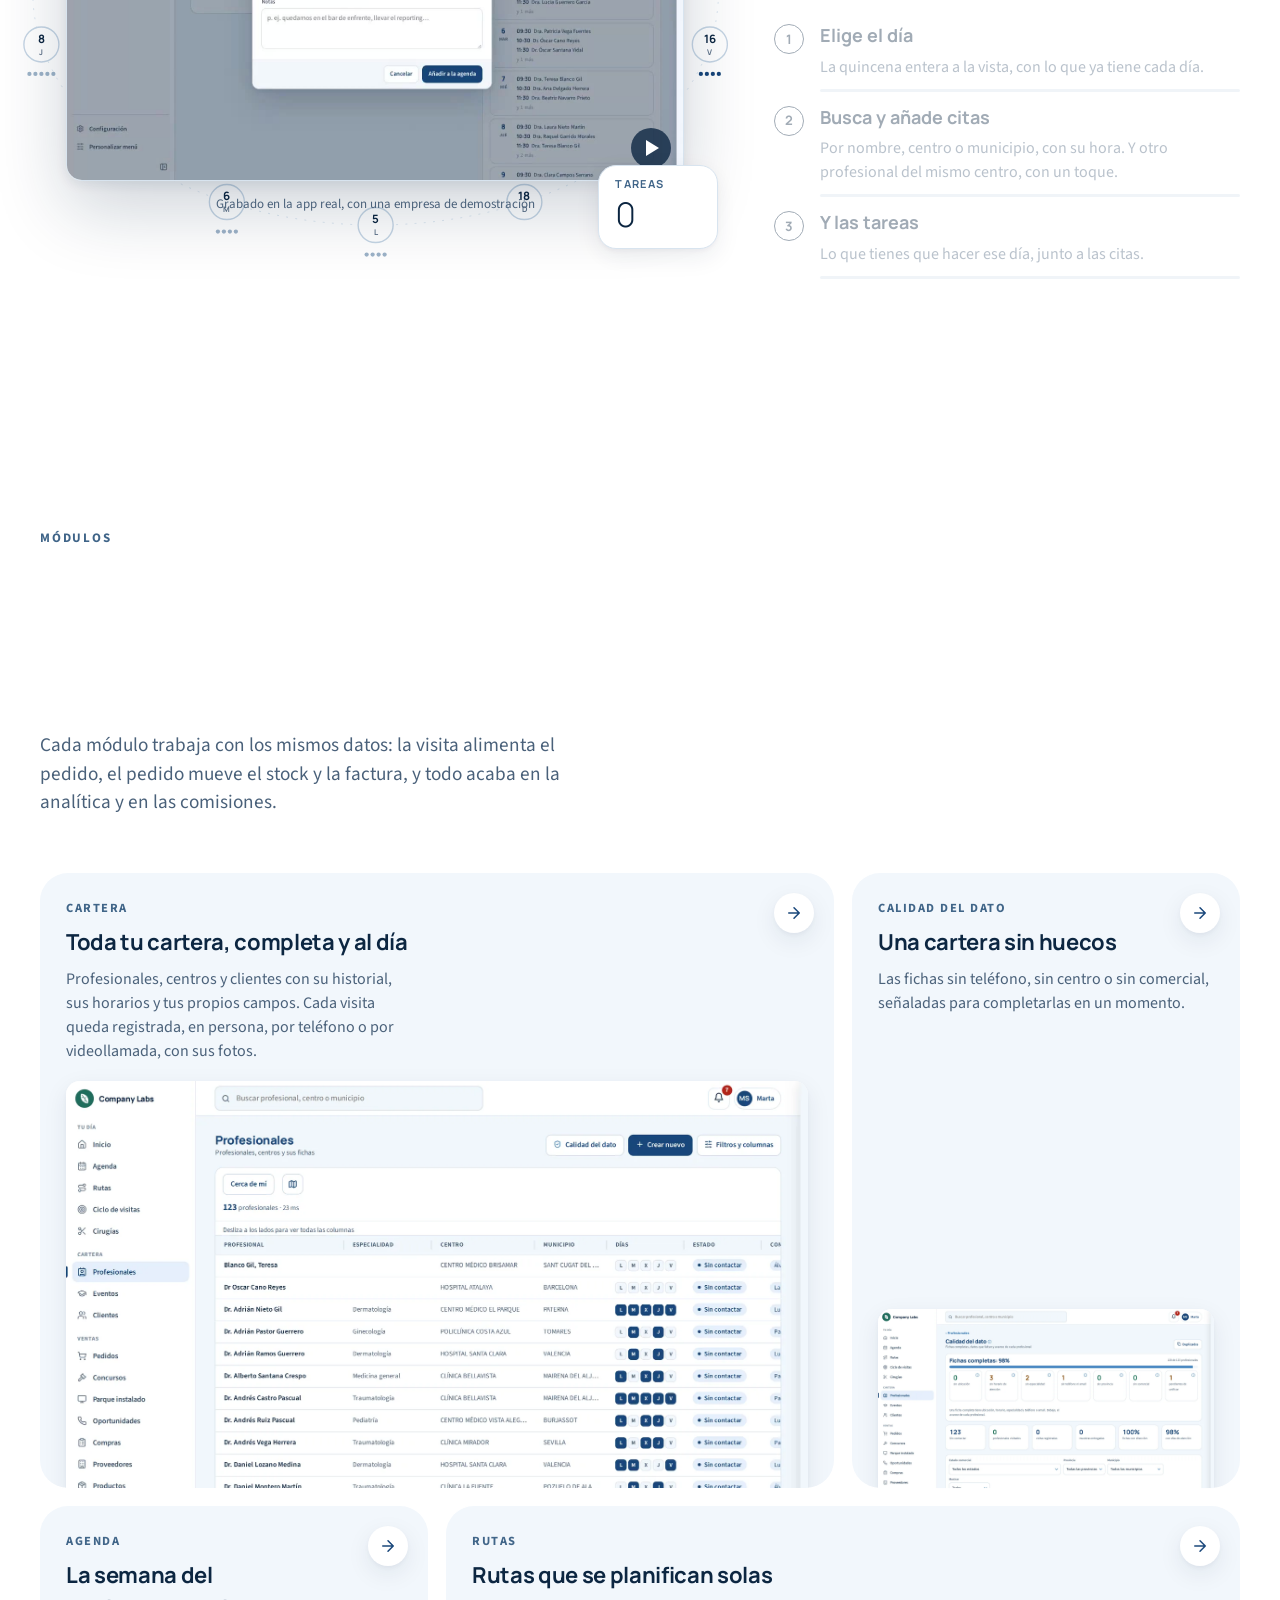
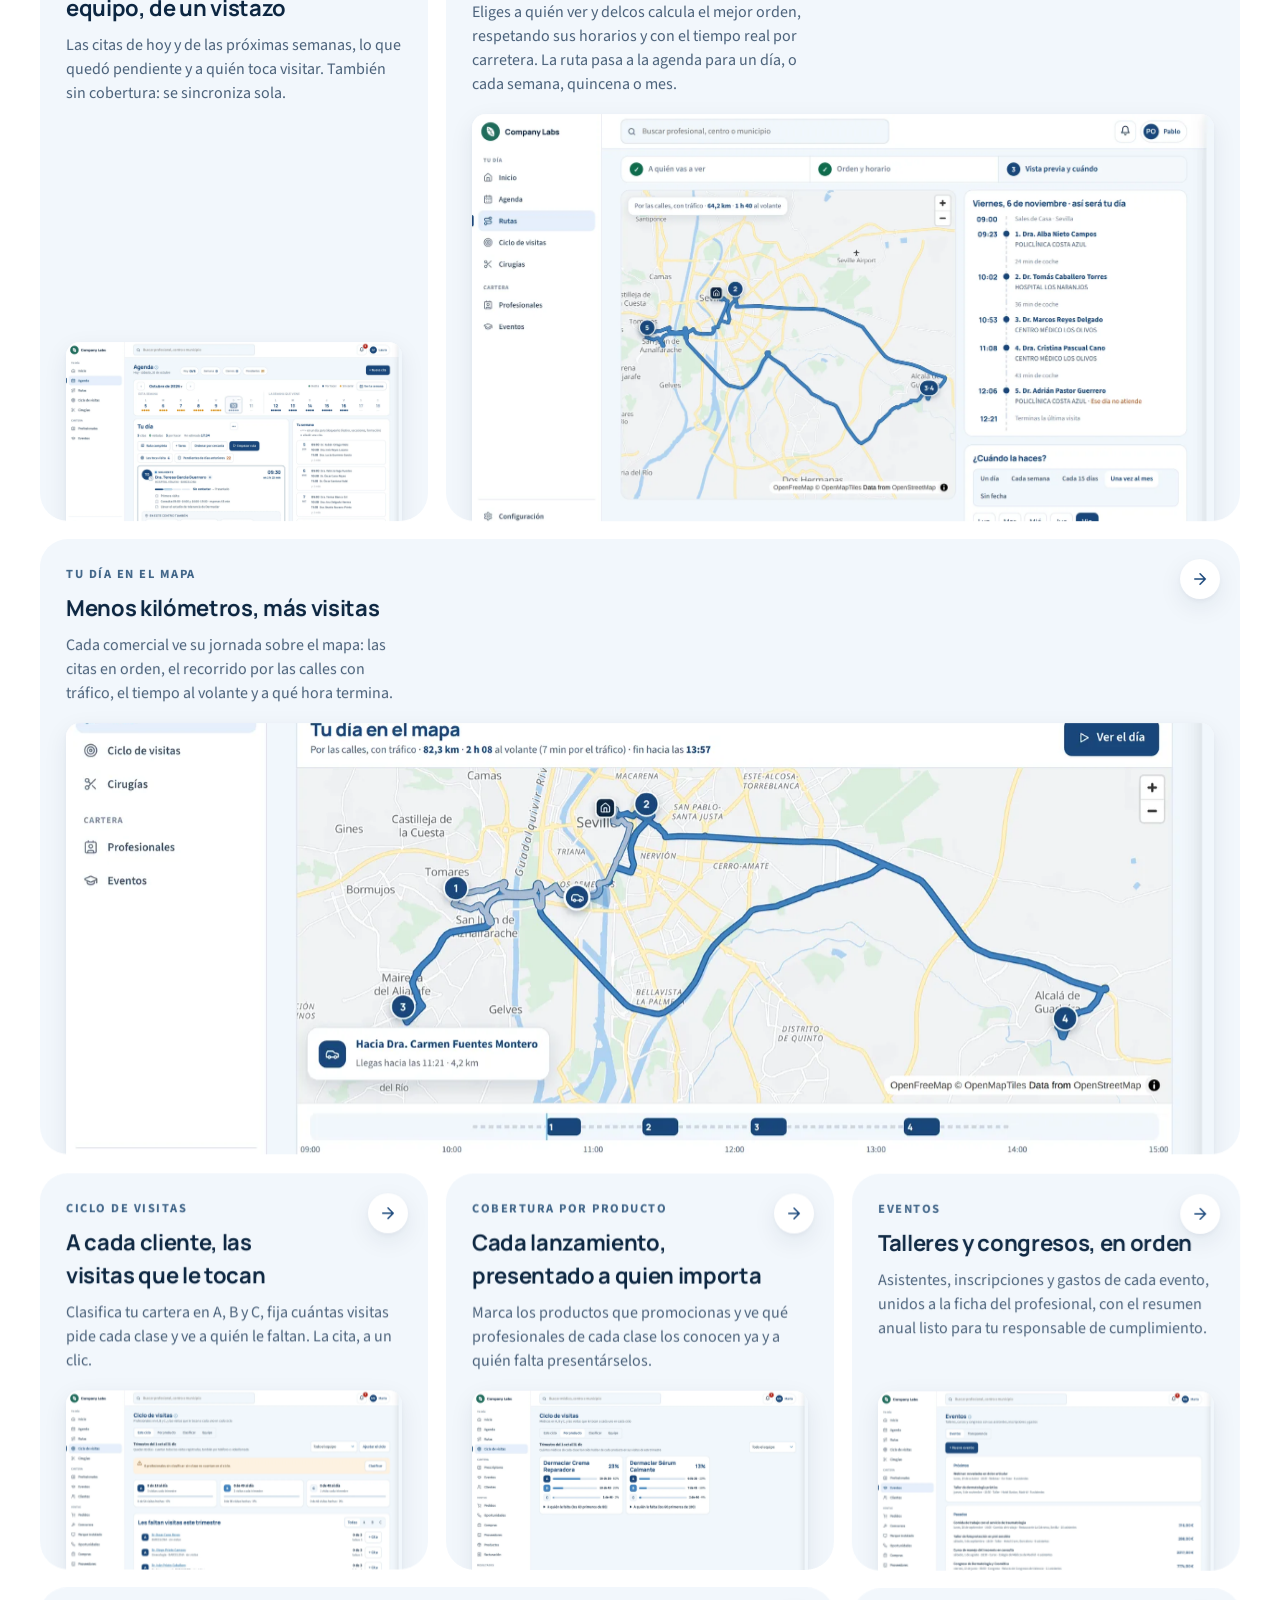
==== commit ce3601b2: "Móvil: mismas animaciones que en el ordenador - Fondos por sección: la página ya no se oscurece ante" ====
--- a/index.html
+++ b/index.html
@@ -46,6 +46,8 @@
 html.lenis,html.lenis body{height:auto}
 .lenis.lenis-smooth{scroll-behavior:auto!important}
 body{margin:0;background:var(--fondo);color:var(--tinta-txt);font-family:var(--f-texto);font-size:17px;line-height:1.5;overflow-x:hidden;transition:background .6s var(--ease-sal),color .6s var(--ease-sal)}
+body{background:var(--blanco);color:var(--tinta)}
+[data-noche]{background:var(--tinta);color:var(--blanco)}
 body.noche{--fondo:var(--tinta);--tinta-txt:var(--blanco)}
 img{max-width:100%;display:block}
 a{color:inherit}
@@ -54,12 +56,12 @@
 h1,h2,h3{text-wrap:balance}
 .wrap{max-width:1280px;margin:0 auto;padding-inline:40px}
 .ojo{font-size:13px;font-weight:700;letter-spacing:.14em;text-transform:uppercase;color:#3F6488}
-body.noche .ojo{color:var(--celeste)}
+[data-noche] .ojo{color:var(--celeste)}
 .titular{margin:0;font-family:var(--f-titulo);font-weight:300;font-size:clamp(40px,5.4vw,76px);line-height:1.02;letter-spacing:-.04em}
 .titular em{font-style:normal;color:var(--azul)}
-body.noche .titular em{color:var(--celeste)}
+[data-noche] .titular em{color:var(--celeste)}
 .entrada{margin:0;font-size:clamp(17px,1.5vw,20px);color:var(--texto2);max-width:58ch}
-body.noche .entrada{color:var(--en-tinta)}
+[data-noche] .entrada{color:var(--en-tinta)}
 .linea-txt{display:block;overflow:hidden;padding-bottom:.2em;margin-bottom:-.12em}
 .boton{display:inline-flex;align-items:center;gap:10px;height:54px;padding:0 28px;border-radius:999px;background:var(--marino);color:var(--blanco);
   font-weight:600;font-size:17px;text-decoration:none;border:0;transition:background .1s;will-change:transform}
@@ -68,8 +70,8 @@
 .boton:hover svg{transform:translateX(4px)}
 .boton.sec{background:transparent;color:inherit;border:1px solid var(--linea-f)}
 .boton.sec:hover{background:var(--hielo)}
-body.noche .boton.sec{border-color:var(--linea-t)}
-body.noche .boton.sec:hover{background:var(--linea-t)}
+[data-noche] .boton.sec{border-color:var(--linea-t)}
+[data-noche] .boton.sec:hover{background:var(--linea-t)}
 
 /* ---------- cabecera */
 .cab{position:fixed;inset:0 0 auto 0;z-index:40;padding-top:env(safe-area-inset-top,0px);transition:transform .3s var(--ease-sal),background .3s,box-shadow .3s,color .3s}
@@ -109,7 +111,7 @@
 
 /* ---------- marcos: siempre una captura real de la app dentro */
 .tel{width:280px;aspect-ratio:300/629;border-radius:44px;background:var(--tinta);padding:9px;flex-shrink:0;box-shadow:var(--sombra-3)}
-body.noche .tel{background:#05182B;box-shadow:0 0 0 1px var(--linea-t),var(--sombra-3)}
+[data-noche] .tel{background:#05182B;box-shadow:0 0 0 1px var(--linea-t),var(--sombra-3)}
 .tel .pant{width:100%;height:100%;border-radius:36px;overflow:hidden;background:var(--blanco);position:relative}
 .tel .pant img{width:100%;height:auto}
 .ordenador{border-radius:16px;background:var(--blanco);box-shadow:var(--sombra-3);overflow:hidden;border:1px solid var(--linea)}
@@ -161,7 +163,7 @@
 .camino b{font-family:var(--f-titulo);font-weight:700;font-size:26px;letter-spacing:-.02em}
 .camino p{margin:0 0 8px;color:var(--en-tinta);font-size:16px}
 .camino:first-child{background:rgba(124,195,236,.10);border-color:rgba(124,195,236,.45)}
-body.noche .cierre .camino .boton.sec{background:transparent;color:var(--blanco);border-color:var(--linea-t)}
+[data-noche] .cierre .camino .boton.sec{background:transparent;color:var(--blanco);border-color:var(--linea-t)}
 @media (max-width:1280px){ .cab .demo-l{display:none} }
 @media (max-width:900px){
   .como-va,.dos-caminos{grid-template-columns:minmax(0,1fr)}
@@ -680,18 +682,18 @@
 .orbita-fondo{position:absolute;z-index:0;pointer-events:none;width:1100px;height:1100px;right:-260px;top:50%;margin-top:-500px}
 .orbita-fondo .giro{transform-origin:550px 550px;animation:gira 48s linear infinite}
 .estrellas{position:absolute;inset:0;overflow:hidden;pointer-events:none;z-index:0;opacity:0;transition:opacity .8s var(--ease-sal)}
-body.noche .estrellas{opacity:1}
+[data-noche] .estrellas{opacity:1}
 .estrellas .capa{position:absolute;inset:-20% 0}
 .estrellas i{position:absolute;border-radius:50%;background:var(--blanco);opacity:var(--o);animation:titila var(--d) ease-in-out infinite alternate}
 @keyframes titila{to{opacity:calc(var(--o) * .25)}}
 .porque,.frase,.cierre{position:relative}
 .porque > .wrap,.frase > .wrap,.cierre > .wrap{position:relative;z-index:1}
 .eclipse{display:block;width:200px;height:200px;margin:0 auto 48px;overflow:visible}
-body.noche .cierre .boton{background:var(--blanco);color:var(--tinta)}
-body.noche .nota-demo{color:var(--en-tinta)}
+[data-noche] .cierre .boton{background:var(--blanco);color:var(--tinta)}
+[data-noche] .nota-demo{color:var(--en-tinta)}
 .cierre .orbita{width:150px;height:150px}
-body.noche .pie-web{border-top-color:var(--linea-t)}
-body.noche .pie-web .wrap{color:var(--en-tinta)}
+.pie-web{background:var(--tinta);color:var(--blanco);border-top-color:var(--linea-t)}
+.pie-web .wrap{color:var(--en-tinta)}
 
 /* ---------- volver arriba: una órbita que se completa al bajar */
 .arriba{position:fixed;right:24px;bottom:24px;z-index:38;width:58px;height:58px;border-radius:999px;background:var(--fondo);color:var(--tinta-txt);box-shadow:var(--sombra-2);
@@ -768,7 +770,60 @@
   .cab .boton{display:none}
   .menu-b{margin-left:auto}
 }
-@media (prefers-reduced-motion:reduce){
+/* ===== Móvil con las mismas animaciones que el ordenador: las secciones fijas caben en una pantalla ===== */
+@media (max-width:900px){
+  /* Un día en la empresa: la órbita fija */
+  .dia{height:100vh;height:100svh;display:flex;flex-direction:column;box-sizing:border-box;padding-bottom:76px}
+  .dia .cabeza{padding-block:78px 0}
+  .dia .cabeza .wrap{gap:10px}
+  .dia .cabeza .wrap > div:first-child{gap:8px!important}
+  .dia .titular{font-size:27px}
+  .dia .entrada{font-size:14.5px;line-height:1.42}
+  .dia .dial{width:50px}
+  .dia .reloj{font-size:44px}
+  .escenario{flex:1;min-height:0;display:block;padding:0;perspective:1200px;--pant:clamp(110px,calc(100svh - 650px),320px)}
+  .escenario .paso{position:absolute;left:50%;top:50%;width:calc(100vw - 32px);gap:12px;transform-style:preserve-3d;will-change:transform,opacity}
+  .escenario .ordenador{width:min(calc(var(--pant) * 1.6),100%)}
+  .escenario .tel{width:calc((var(--pant) + 30px) * .477);border-radius:28px;padding:6px}
+  .escenario .tel .pant{border-radius:23px}
+  .dia .paso .info{gap:6px}
+  .dia .paso h3{font-size:22px}
+  .dia .paso p{font-size:14.5px;line-height:1.4}
+  .orbita-dia{display:block}
+  .barra-dia{display:block;left:16px;right:16px;bottom:84px}
+  /* Cómo empezar: el pedido avanza por una línea vertical */
+  .rec-pasos{position:relative}
+  .rec-pasos::before,.rec-pasos::after{content:"";position:absolute;left:13px;top:14px;bottom:14px;width:2px;background:var(--linea-f)}
+  .rec-pasos::after{background:var(--marino);transform-origin:top;transform:scaleY(var(--rp,0))}
+  .rec-pasos li{opacity:.38;transform:translateX(8px)}
+  .rec-pasos li.hecho{opacity:1;transform:none}
+  .rec-pasos li{position:relative;padding-left:44px}
+  .rec-pasos .n{position:absolute;left:0;top:-3px;z-index:1}
+}
+@media (max-width:900px) and (max-height:740px){ .dia .entrada{display:none} }
+@media (max-width:1100px) and (max-height:740px){
+  .sectores.foco .fuertes{display:none}
+  .sectores.foco .cabeza .titular{font-size:24px}
+  .sectores.foco .escena-sector{width:min(100%,calc((100svh - 450px) * 1.6 + 40px))}
+}
+@media (max-width:1100px){
+  /* Sectores: la sección fija recorre los sectores uno a uno */
+  .sectores.foco{height:100vh;height:100svh;box-sizing:border-box;padding-block:78px 80px;display:flex;flex-direction:column;overflow:hidden}
+  .sectores.foco .cabeza{margin-bottom:12px;gap:6px}
+  .sectores.foco .cabeza .titular{font-size:27px}
+  .sectores.foco .cabeza .entrada{display:none}
+  .sectores.foco .sector-dos{gap:14px}
+  .sectores.foco .escena-sector{width:min(100%,calc((100svh - 600px) * 1.6 + 40px));margin-inline:auto;padding:0 40px 30px 0}
+  .sectores.foco .escena-sector .tel{width:min(110px,28%)}
+  .sectores.foco .cambio{gap:8px}
+  .sectores.foco .cambio .titular{font-size:22px!important;margin:0}
+  .sectores.foco .fuerte:not(.activo){display:none}
+  .sectores.foco .fuertes.ciclo-on .fuerte{opacity:1}
+  .sectores.foco .fuerte{padding:10px 0}
+  .sectores.foco .fuerte span{font-size:14.5px}
+  .sectores.foco .chips{display:none}
+  .sectores.foco .ciclo-pie{min-height:0;padding:8px 12px;font-size:14px}
+}@media (prefers-reduced-motion:reduce){
   *,*::before,*::after{animation:none!important;transition:none!important}
   .frase .p{opacity:1}
   .rec-pasos li{opacity:1;transform:none}
@@ -835,7 +890,13 @@
 .orb .tel img{width:100%;display:block}
 @media (max-width:900px){
   .orb-v{padding:72px 0}
-  .orb-escena{height:auto;padding:72px 0;overflow:visible}
+  .orb-escena{height:100vh;height:100svh;padding:64px 0 12px;overflow:hidden}
+  .orb-escena .orb-dos-b{gap:14px}
+  .orb-escena .titular{font-size:28px;margin:8px 0 10px}
+  .orb-escena .entrada{font-size:15px;line-height:1.45}
+  .orb-escena .orb-fila{margin-top:14px;gap:10px;flex-wrap:nowrap}
+  .orb-escena .orb-fila .orb-inst{flex:1}
+  .orb-escena .orb-lado-b{aspect-ratio:auto;height:min(370px,calc(100svh - 430px));min-height:200px}
   .orb-dos,.orb-dos-b,.orb-dos-inv{grid-template-columns:minmax(0,1fr);gap:28px}
   .orb-dos-inv .orb-txt{order:-1}
   .orb-lado-v{padding:26px 6px 10px}
@@ -845,6 +906,7 @@
   .orb-inst-b{bottom:auto;top:-4px;right:-4px}
   .orb-inst-a{left:-4px}
   .orb-lado-b{height:auto;aspect-ratio:1}
+  .orb-escena .orb-tel{width:96px;bottom:-6px}
   .orb-tel{width:150px;right:0;bottom:-20px}
   .orb-play{opacity:1}
 }
@@ -1832,7 +1894,7 @@
 gsap.to(orb, { k: 1, duration: 2.4, ease: 'expo.out', delay: RET + .35 });
 gsap.from('.orbe', { opacity: 0, duration: 1.2, delay: RET + .3 });
 gsap.ticker.add((t, dt) => { if (scrollY > innerHeight * 1.3) return; orb.t += Math.min(dt, 50) / 1000; colocarOrbita(); });
-if (ESCRITORIO) gsap.to('#satelites, .orbe', { opacity: 0, ease: 'none', scrollTrigger: { trigger: '.portada', start: 'top top', end: '60% top', scrub: true } });
+gsap.to('#satelites, .orbe', { opacity: 0, ease: 'none', scrollTrigger: { trigger: '.portada', start: 'top top', end: '60% top', scrub: true } });
 if (ESCRITORIO) {
   const qx = cartas.map(c => gsap.quickTo(c, 'x', { duration: 1.1, ease: 'power3' })), qy = cartas.map(c => gsap.quickTo(c, 'y', { duration: 1.1, ease: 'power3' }));
   const qr = cartas.map(c => gsap.quickTo(c, 'rotateY', { duration: 1.1, ease: 'power3' })), qt = gsap.quickTo(orb, 'tilt', { duration: 1.4, ease: 'power3' });
@@ -1841,15 +1903,15 @@
   // Si el ratón se para o sale de la ventana, todo vuelve al centro: nada se queda «clavado» hacia un lado
   addEventListener('mousemove', e => { mover(e.clientX / innerWidth - .5, e.clientY / innerHeight - .5); clearTimeout(quieto); quieto = setTimeout(() => mover(0, 0), 2200); });
   document.documentElement.addEventListener('mouseleave', () => mover(0, 0));
-  gsap.to(cartas, { yPercent: (i, c) => -(+c.dataset.p) * .9, rotateX: 8, ease: 'none', scrollTrigger: { trigger: '.portada', start: 'top top', end: 'bottom top', scrub: .6 } });
-}
+}
+gsap.to(cartas, { yPercent: (i, c) => -(+c.dataset.p) * .9, rotateX: 8, ease: 'none', scrollTrigger: { trigger: '.portada', start: 'top top', end: 'bottom top', scrub: .6 } });
 
 /* ================= cómo empezar: el recorrido de un pedido avanza paso a paso ================= */
-ScrollTrigger.matchMedia({ '(min-width: 901px)': () => {
+ScrollTrigger.matchMedia({ 'all': () => {
   const pasosRec = $$('.rec-pasos li'), sat = $('#rec-sat');
   const st = ScrollTrigger.create({ trigger: '#recorrido', start: 'top 70%', end: 'bottom 45%', scrub: true, onUpdate: s => {
     const p = s.progress;
-    gsap.set('#rec-avance', { scaleX: p }); gsap.set(sat, { left: (p * 100) + '%' });
+    gsap.set('#rec-avance', { scaleX: p }); gsap.set(sat, { left: (p * 100) + '%' }); gsap.set('.rec-pasos', { '--rp': p });
     pasosRec.forEach((li, i) => li.classList.toggle('hecho', p >= i / (pasosRec.length - 1) - .02));
   } });
   return () => { st.kill(); pasosRec.forEach(li => li.classList.add('hecho')); };
@@ -1863,8 +1925,13 @@
   gsap.to(o, { v: fin, duration: 1.6, ease: 'power2.out', scrollTrigger: { trigger: '.caso', start: 'top 75%' }, onUpdate: () => { el.textContent = Math.round(o.v); } }); });
 
 /* ================= fondo que cambia de color por escena ================= */
-$$('[data-noche]').forEach(sec => ScrollTrigger.create({ trigger: sec, start: 'top 55%', end: 'bottom 45%',
-  onToggle: s => document.body.classList.toggle('noche', s.isActive) }));
+// Cabecera oscura mientras pasa por encima de una sección oscura (el fondo de la página ya no cambia)
+const NOCHE_ACT = new Set();
+const nocheCab = (sec, on) => { on ? NOCHE_ACT.add(sec) : NOCHE_ACT.delete(sec); document.body.classList.toggle('noche', NOCHE_ACT.size > 0); };
+window.__nocheCab = nocheCab;
+$$('[data-noche]').forEach(sec => ScrollTrigger.create({ trigger: sec, start: 'top 40px', end: 'bottom 40px', onToggle: s => nocheCab(sec, s.isActive) }));
+// La página crece al cargar imágenes y vídeos: recalcular las marcas cuando cambia de alto
+if (!window.__altoVigia) { let alto = 0, t; window.__altoVigia = new ResizeObserver(() => { const h = document.documentElement.scrollHeight; if (Math.abs(h - alto) < 4) return; alto = h; clearTimeout(t); t = setTimeout(() => ScrollTrigger.refresh(), 250); }); window.__altoVigia.observe(document.body); }
 
 /* ================= un día: recorrido horizontal con reloj ================= */
 const minutos = h => { const [a, b] = h.split(':').map(Number); return a * 60 + b; };
@@ -1881,10 +1948,10 @@
 };
 pintaReloj(minutos(DIA[1].h));
 ScrollTrigger.matchMedia({
-  '(min-width: 901px)': () => {
+  'all': () => {
     // Las escenas recorren una órbita elíptica: la del centro se acerca (zoom) y las demás se alejan hacia el fondo
     const n = pasos.length, esc = $('#escenario'), elipse = $('#orbita-dia ellipse'), sat = $('#orbita-dia circle');
-    const medidas = () => ({ rx: Math.min(innerWidth * .4, 660), ry: Math.min(innerHeight * .09, 84), cx: esc.clientWidth / 2, cy: esc.clientHeight * .5 });
+    const medidas = () => ({ rx: Math.min(innerWidth * .4, 660), ry: Math.min(innerHeight * (innerWidth > 900 ? .09 : .05), 84), cx: esc.clientWidth / 2, cy: esc.clientHeight * .5 });
     let m = medidas();
     const frente = $('#orbita-dia .frente'), relevo = $('#relevo'), relT = relevo.querySelector('small'), relD = relevo.querySelector('b');
     let relI = -1;
@@ -1927,10 +1994,8 @@
       scrub: .9, pin: true, refreshPriority: 1, invalidateOnRefresh: true, onRefresh: () => { trazar(); orbitar(st.p); },
       snap: { snapTo: 1 / (n - 1), duration: { min: .25, max: .7 }, delay: .08, ease: 'power2.inOut' } } });
     return () => { tw.scrollTrigger && tw.scrollTrigger.kill(); tw.kill(); gsap.set(pasos, { clearProps: 'all' }); pasos.forEach(p => { p.querySelector('.info').style.opacity = ''; p.style.pointerEvents = ''; }); };
-  },
-  '(max-width: 900px)': () => {
-    pasos.forEach(p => gsap.from(p, { y: 60, opacity: 0, duration: .9, ease: 'expo.out', scrollTrigger: { trigger: p, start: 'top 88%', onEnter: () => pintaReloj(minutos(p.dataset.hora)) } }));
   }
+
 });
 
 /* ================= para quién: las tarjetas suben en cascada ================= */
@@ -1969,17 +2034,19 @@
 gsap.from('.canal-lista li', { y: 30, opacity: 0, duration: .8, stagger: .08, ease: 'expo.out', scrollTrigger: { trigger: '.canal-lista', start: 'top 85%' } });
 
 /* ================= sectores: modo foco, el desplazamiento recorre cada sector ================= */
-ScrollTrigger.matchMedia({ '(min-width: 1101px)': () => {
+ScrollTrigger.matchMedia({ 'all': () => {
   const pest = $('#pest-sectores'), botones = [...pest.children], n = SECTORES.length;
+  // En pantallas estrechas las pestañas van en fila: la barra de progreso avanza a lo ancho y la pestaña activa se centra
+  const fila = !matchMedia('(min-width: 1101px)').matches, secc = $('#sectores');
   let actual = 0;
-  pest.classList.add('por-scroll');
+  pest.classList.add('por-scroll'); secc.classList.add('foco');
   const st = ScrollTrigger.create({ trigger: '#sectores', start: 'top top', end: () => '+=' + innerHeight * .7 * n, pin: true, refreshPriority: 1, invalidateOnRefresh: true,
     snap: { snapTo: v => Math.min((n - .5) / n, Math.max(.5 / n, (Math.round(v * n - .5) + .5) / n)), duration: { min: .25, max: .7 }, delay: .1, ease: 'power2.inOut' },
     onUpdate: s => {
       const p = s.progress * n, i = Math.min(n - 1, Math.floor(p)), local = Math.min(1, p - i);
       window.__cicloLocal = local; if (cicTween) { cicTween.kill(); cicTween = null; }
-      if (i !== actual) { actual = i; elegirSector(i); } else cicloEn(local);
-      botones.forEach((b, k) => { b.querySelector('.prog').style.transform = `scaleY(${k < i ? 1 : k === i ? local : 0})`; });
+      if (i !== actual) { actual = i; elegirSector(i); if (fila) { const b = botones[i]; pest.scrollTo({ left: b.offsetLeft - (pest.clientWidth - b.clientWidth) / 2, behavior: 'smooth' }); } } else cicloEn(local);
+      botones.forEach((b, k) => { b.querySelector('.prog').style.transform = `scale${fila ? 'X' : 'Y'}(${k < i ? 1 : k === i ? local : 0})`; });
     } });
   // Pulsar un sector lleva a su tramo del recorrido
   const alPulsar = e => {
@@ -1990,7 +2057,7 @@
   };
   pest.addEventListener('click', alPulsar, true);
   window.__irSector = k => __lenis.scrollTo(st.start + (k + .5) / n * (st.end - st.start), { duration: 1.4 });
-  return () => { delete window.__irSector; st.kill(); pest.classList.remove('por-scroll'); pest.removeEventListener('click', alPulsar, true); botones.forEach(b => { b.querySelector('.prog').style.transform = ''; }); };
+  return () => { delete window.__irSector; st.kill(); pest.classList.remove('por-scroll'); secc.classList.remove('foco'); pest.removeEventListener('click', alPulsar, true); botones.forEach(b => { b.querySelector('.prog').style.transform = ''; }); };
 } });
 
 /* ================= precios: los planes suben en cascada ================= */
@@ -2014,6 +2081,7 @@
 
 /* ================= cierre: el planeta llega desde lejos y se queda en órbita ================= */
 gsap.fromTo('.cierre .orbita', { scale: .25, rotate: -160, y: 120 }, { scale: 1, rotate: 0, y: 0, ease: 'none', scrollTrigger: { trigger: '.cierre', start: 'top bottom', end: 'top 25%', scrub: 1 } });
+
 /* ================= Rutas y Agenda: el día que se crea, en órbita ================= */
 (() => {
   const EN = document.documentElement.lang === 'en';
@@ -2024,9 +2092,8 @@
   const num = (x, d = 0) => x.toFixed(d).replace('.', EN ? '.' : ',');
   const escena = (id, fn) => {
     if (QUIETO) { fn(1); return; }
-    if (ESCRITORIO) { const c = $(id); ScrollTrigger.create({ trigger: c, pin: c.querySelector('.orb-escena'), start: 'top top', end: '+=320%', scrub: .4, onUpdate: s => fn(s.progress) }); fn(0); return; }
-    const o = { p: 0 }; fn(0);
-    gsap.to(o, { p: 1, duration: 7, ease: 'none', onUpdate: () => fn(o.p), scrollTrigger: { trigger: id, start: 'top 65%' } });
+    // Igual en el ordenador y en el móvil: la escena se queda fija y el desplazamiento dibuja la ruta
+    const c = $(id); ScrollTrigger.create({ trigger: c, pin: c.querySelector('.orb-escena'), start: 'top top', end: ESCRITORIO ? '+=320%' : '+=240%', scrub: .4, onUpdate: s => fn(s.progress) }); fn(0);
   };
   // Vídeo de la app: se reproduce al verse, se pausa al salir; los pasos y los instrumentos siguen al vídeo
   const conVideo = (id, pasosId, marcas, alAvanzar) => {
@@ -2118,8 +2185,8 @@
     });
   })();
   // El modo noche de la sección oscura se calcula después de anclar su escena
-  ScrollTrigger.getAll().filter(t => !t.pin && t.trigger && t.trigger.classList && t.trigger.classList.contains('orb-noche') && t.vars.start === 'top 55%').forEach(t => t.kill());
-  $$('.orb-noche').forEach(sec => ScrollTrigger.create({ trigger: sec, start: 'top 55%', end: 'bottom 45%', onToggle: s => document.body.classList.toggle('noche', s.isActive) }));
+  ScrollTrigger.getAll().filter(t => !t.pin && t.trigger && t.trigger.classList && t.trigger.classList.contains('orb-noche') && t.vars.start === 'top 40px').forEach(t => t.kill());
+  $$('.orb-noche').forEach(sec => ScrollTrigger.create({ trigger: sec, start: 'top 40px', end: 'bottom 40px', onToggle: s => window.__nocheCab && window.__nocheCab(sec, s.isActive) }));
   // Los anclajes se calculan en el orden de la página: si no, uno de más abajo (Sectores) se monta sobre lo de arriba
   const anclas = ScrollTrigger.getAll().filter(t => t.pin && t.trigger).sort((a, b) => a.trigger.compareDocumentPosition(b.trigger) & 4 ? -1 : 1);
   anclas.forEach((t, i) => { t.vars.refreshPriority = anclas.length - i; });
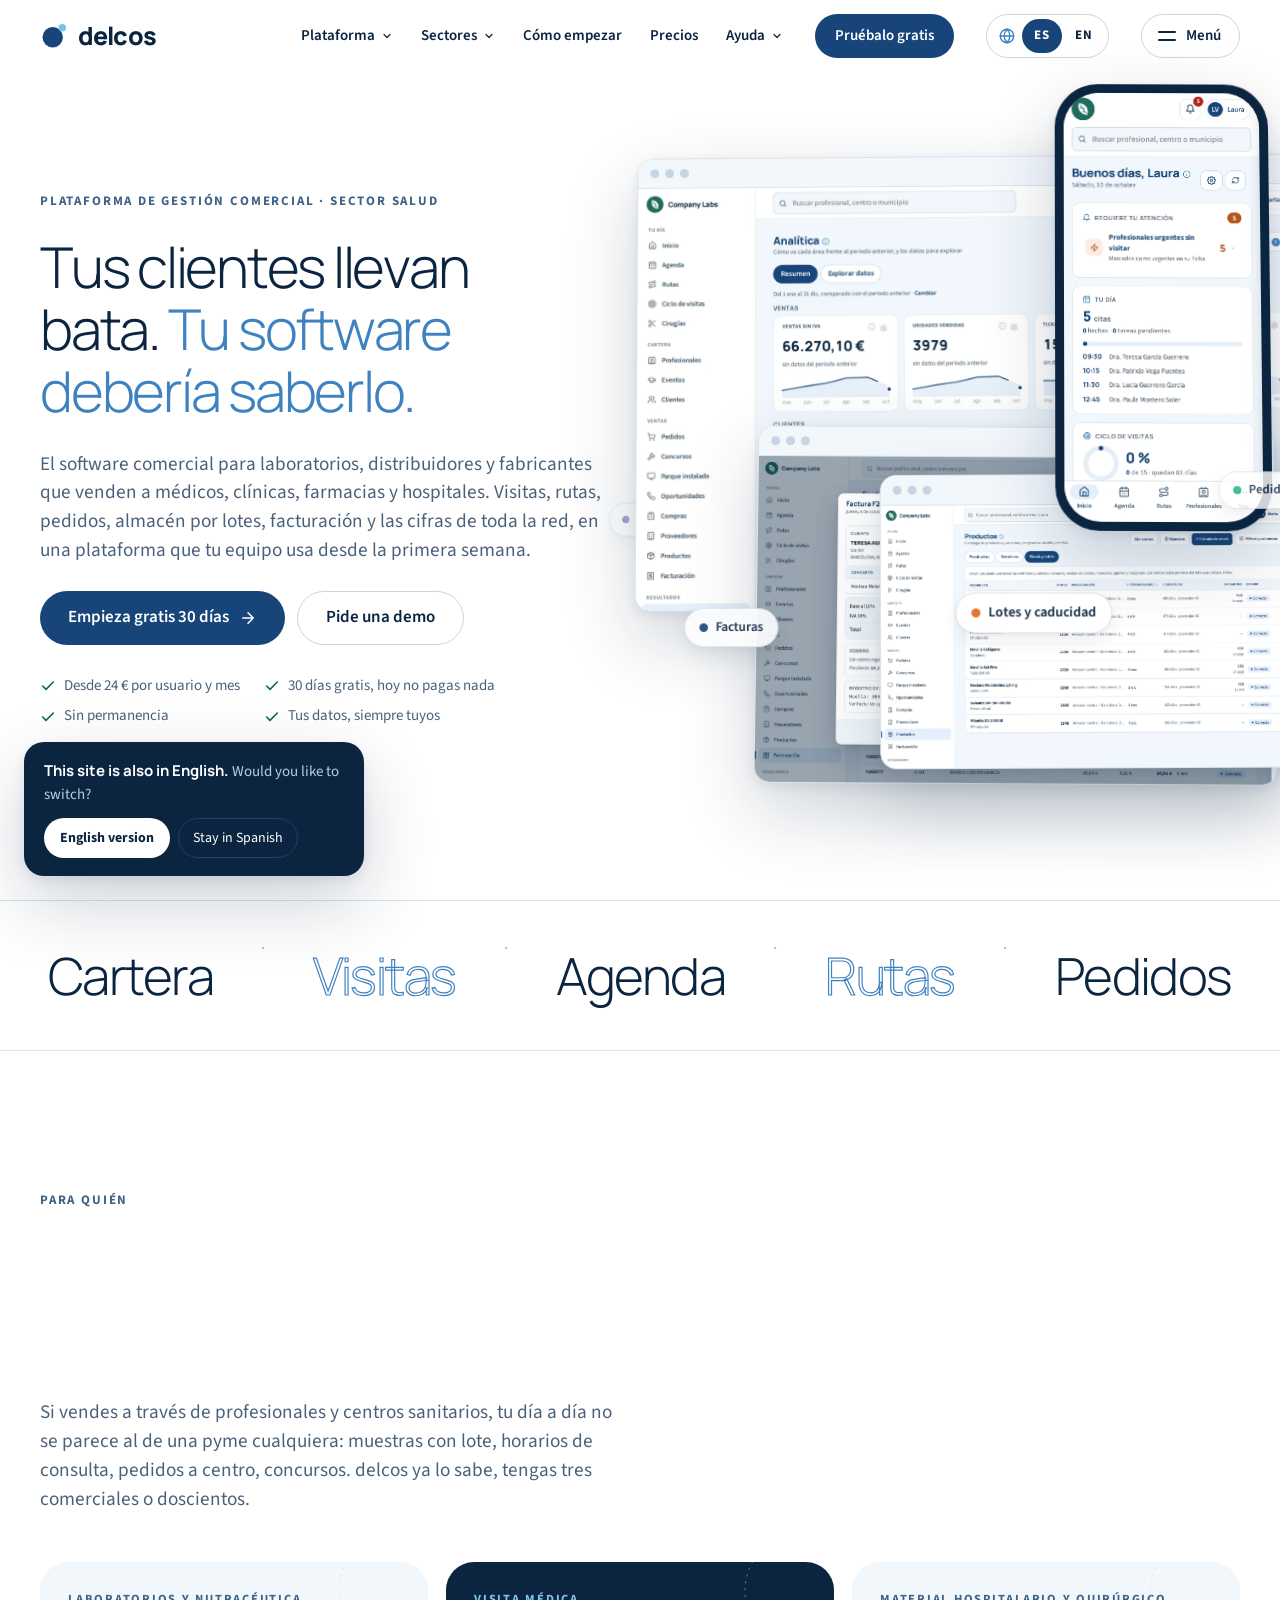
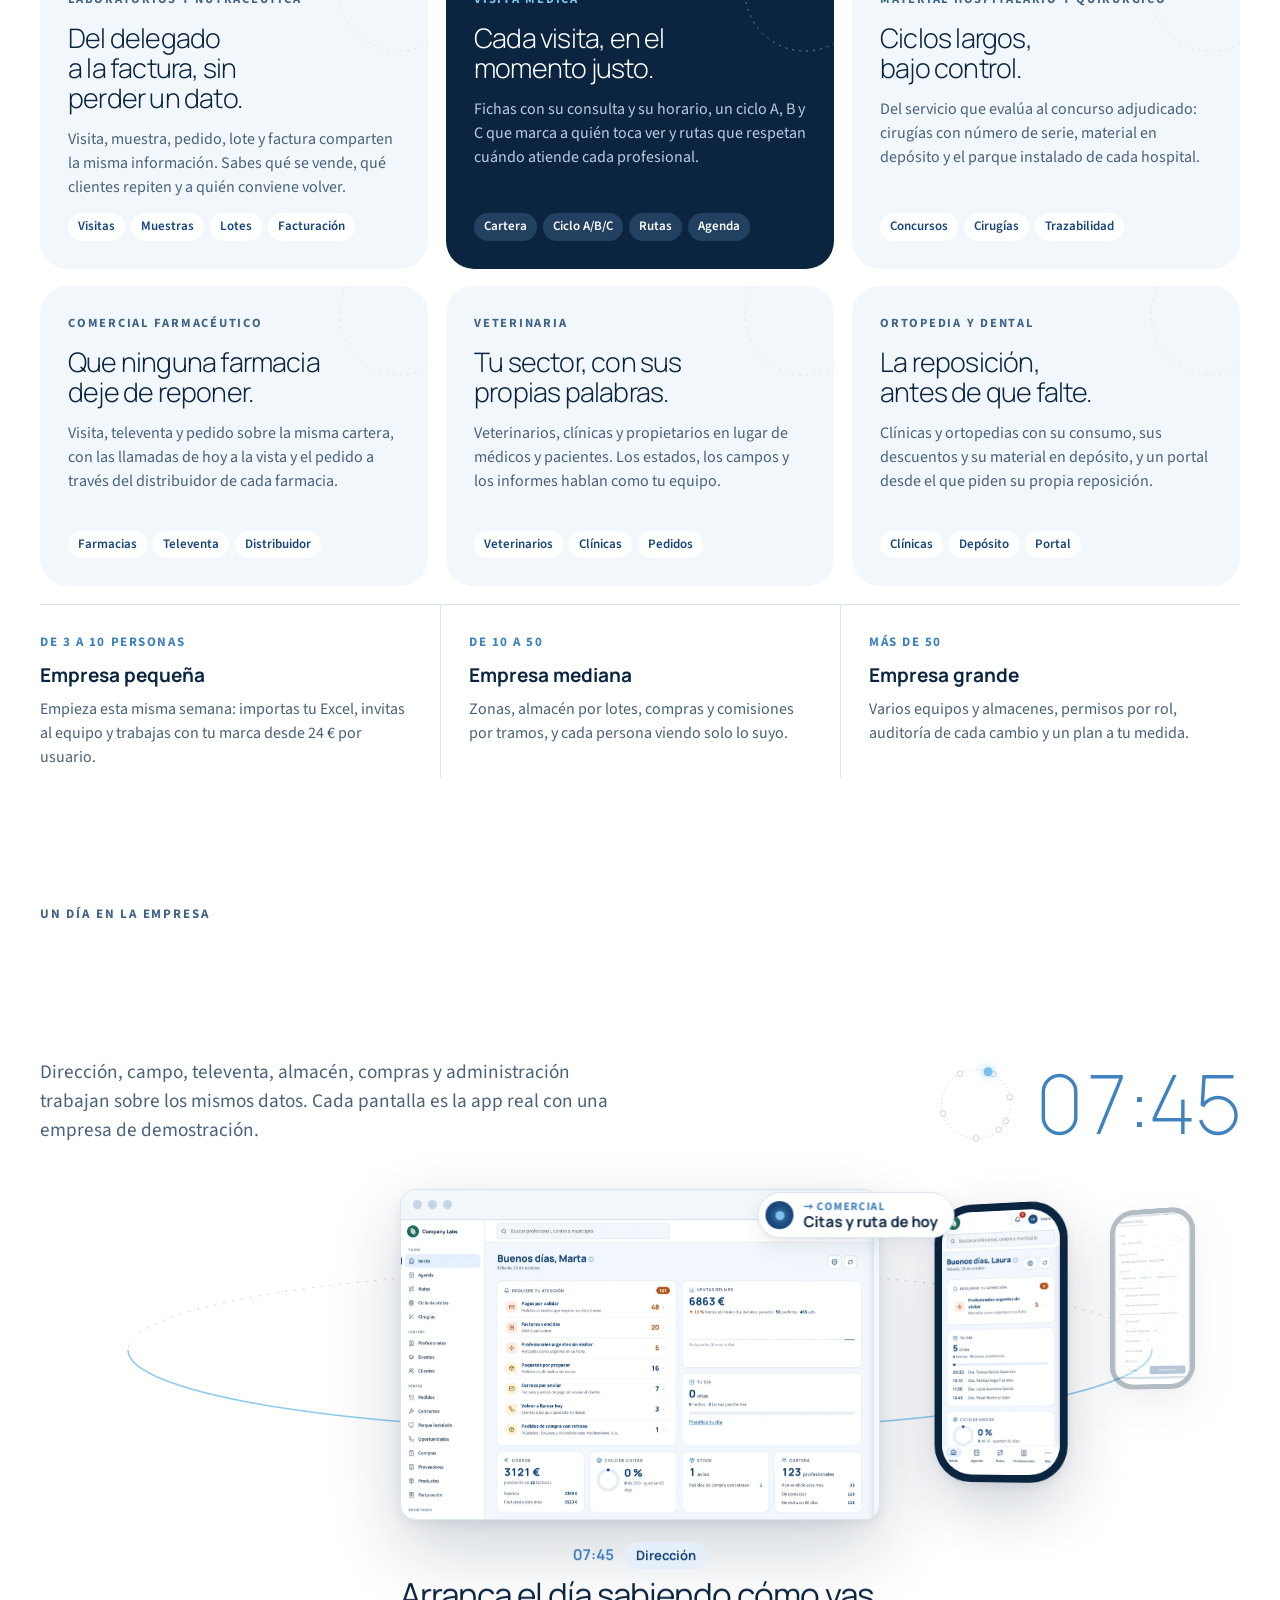
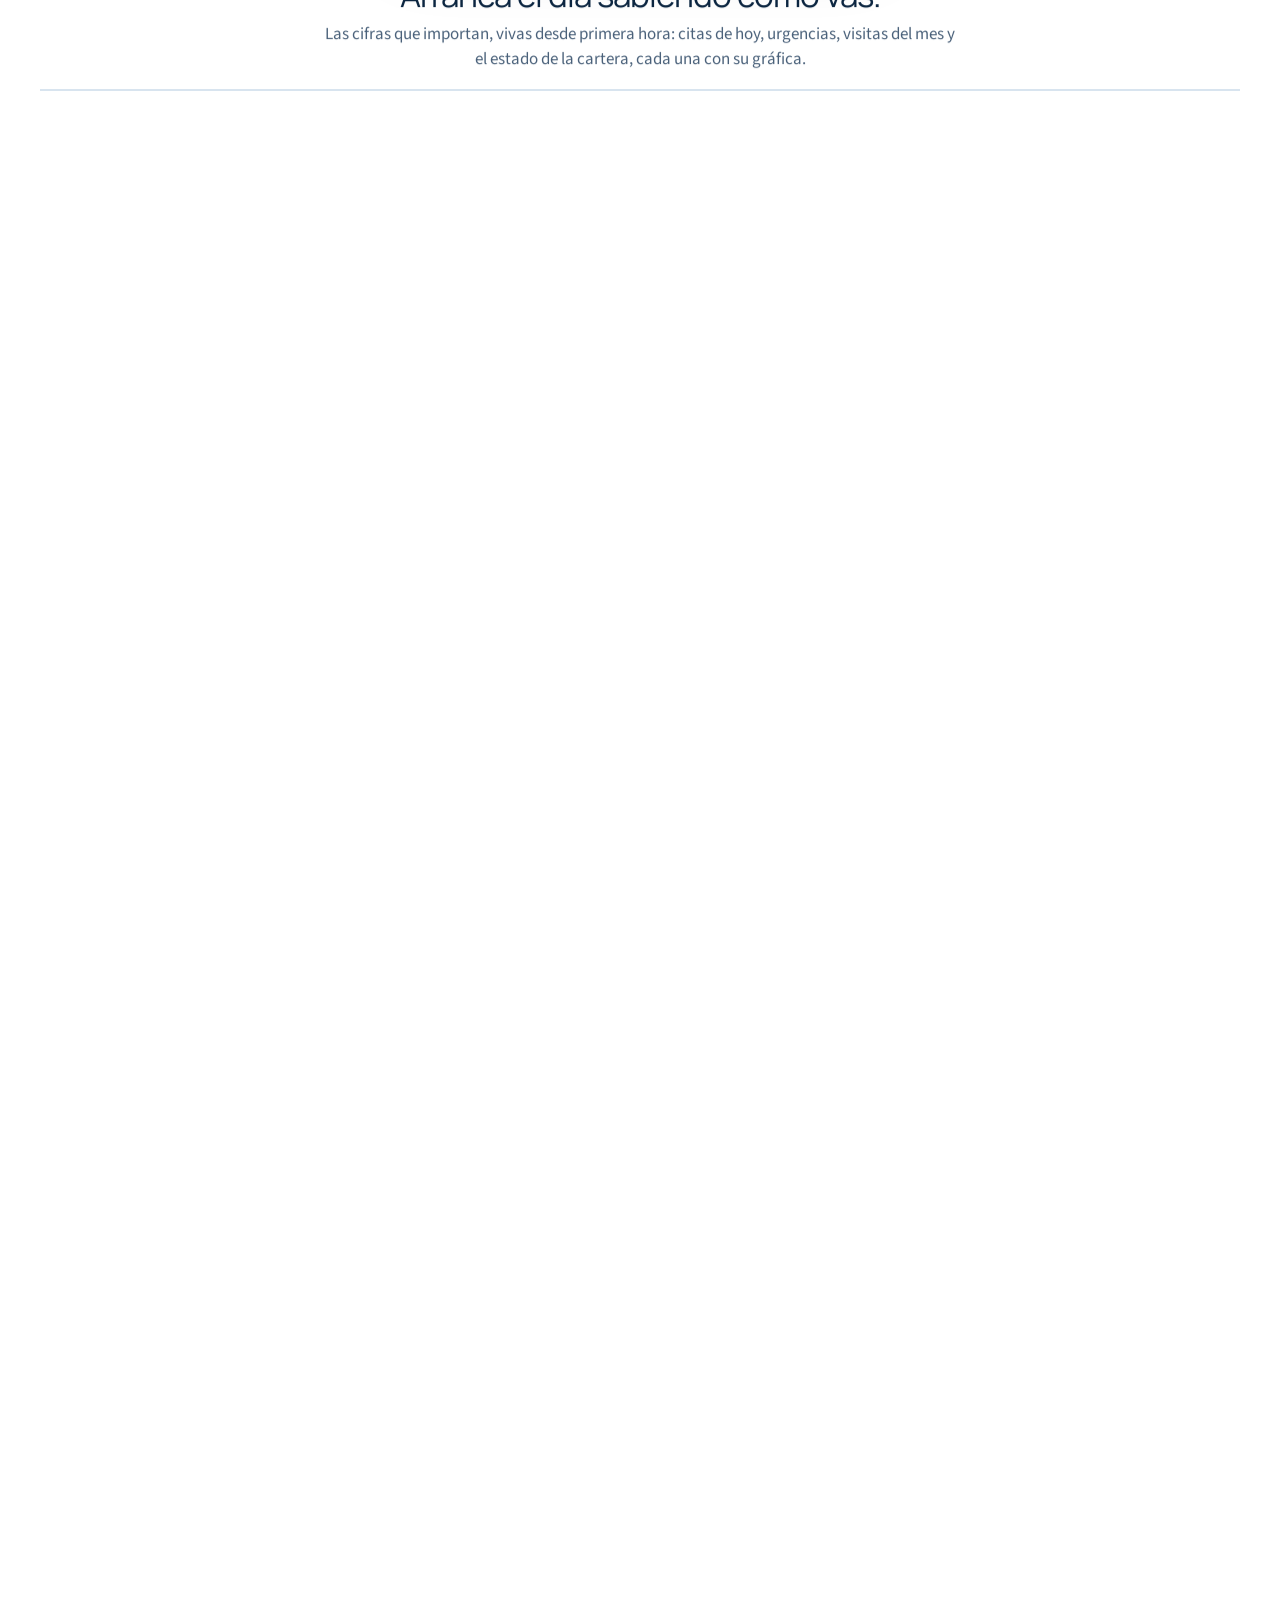
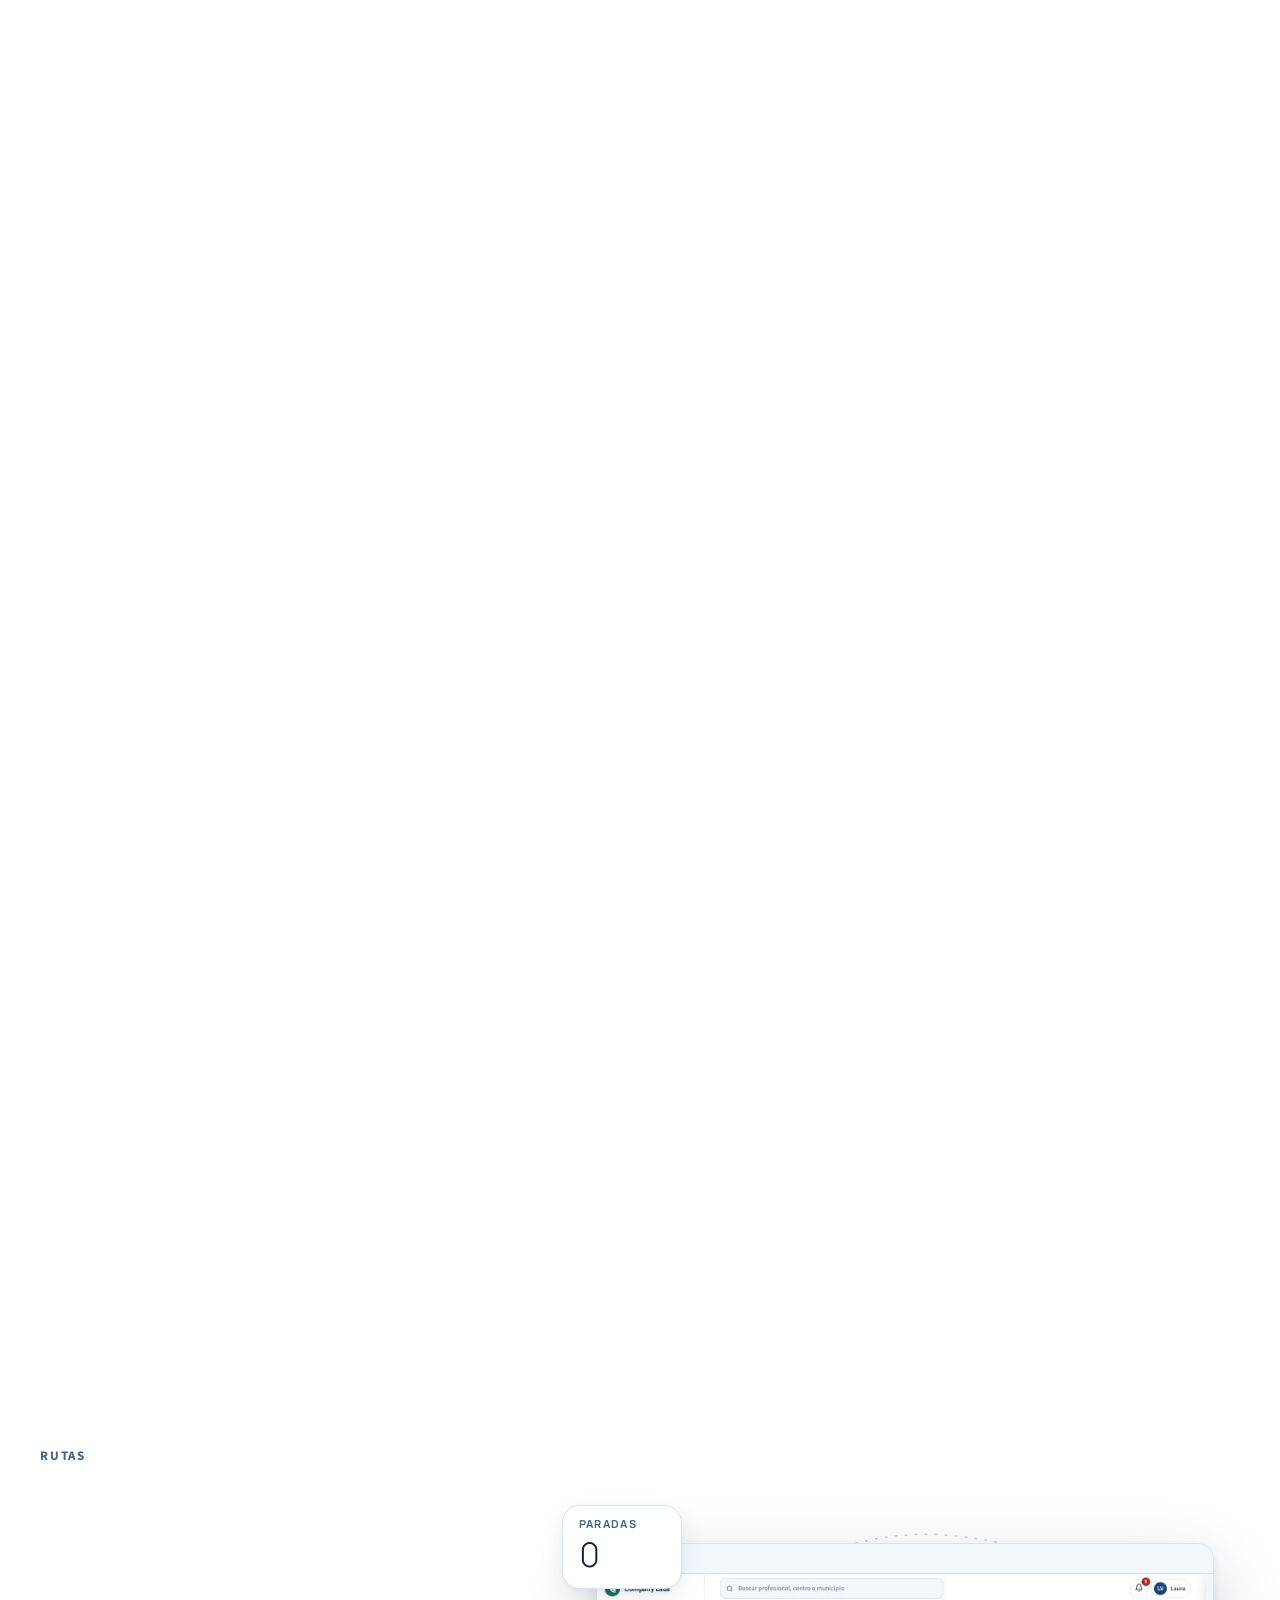
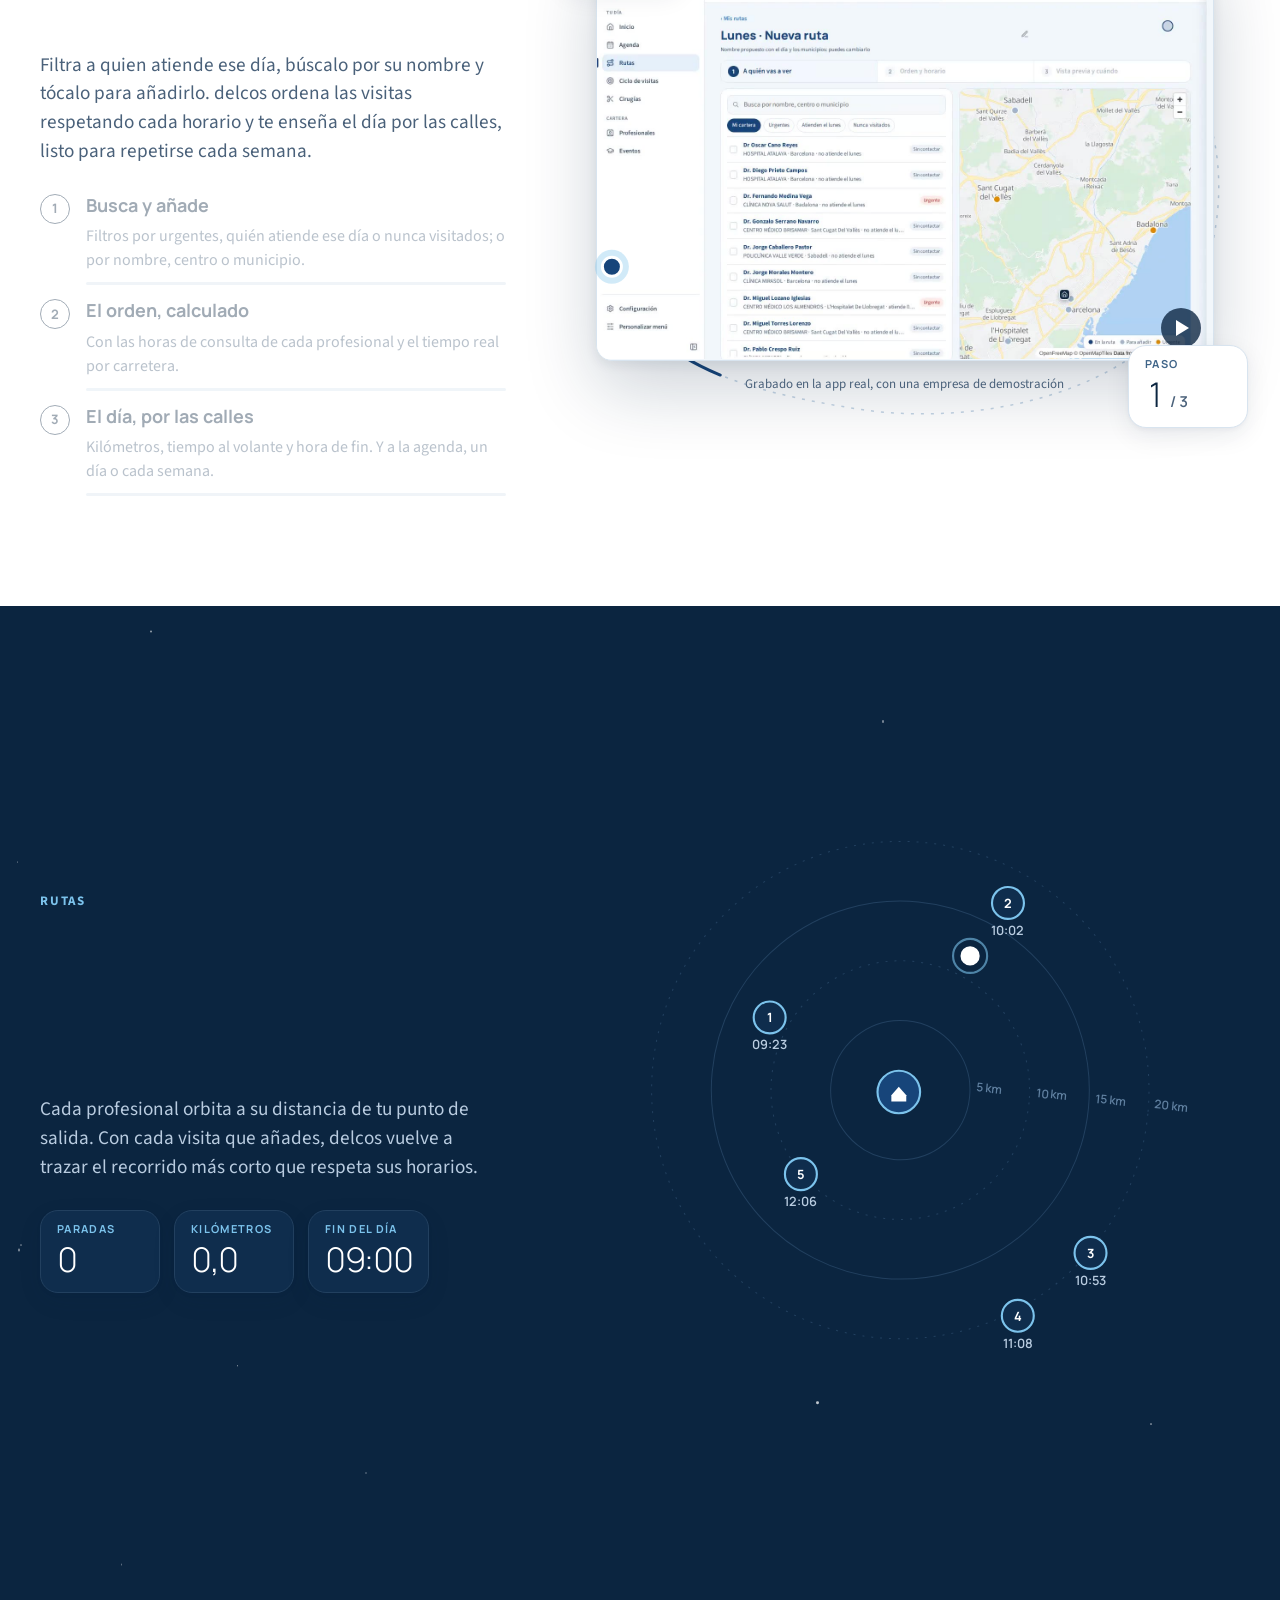
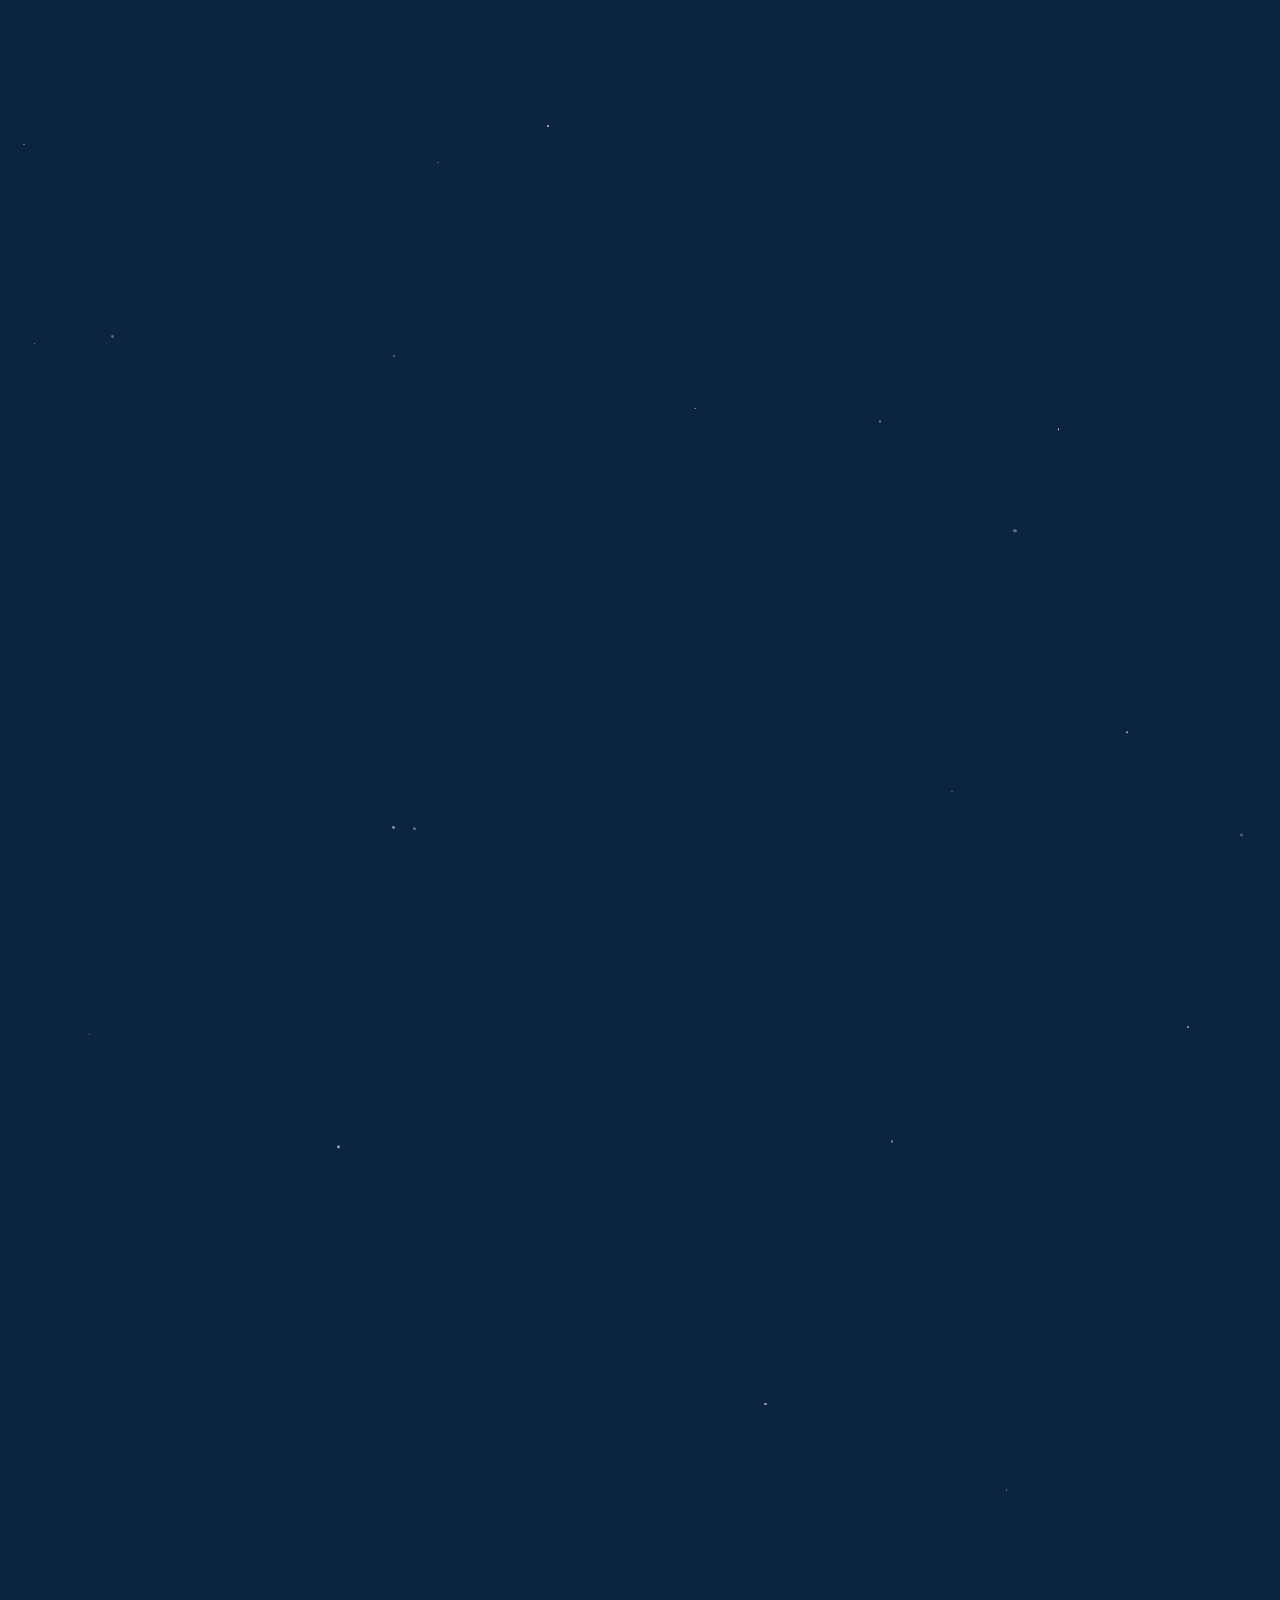
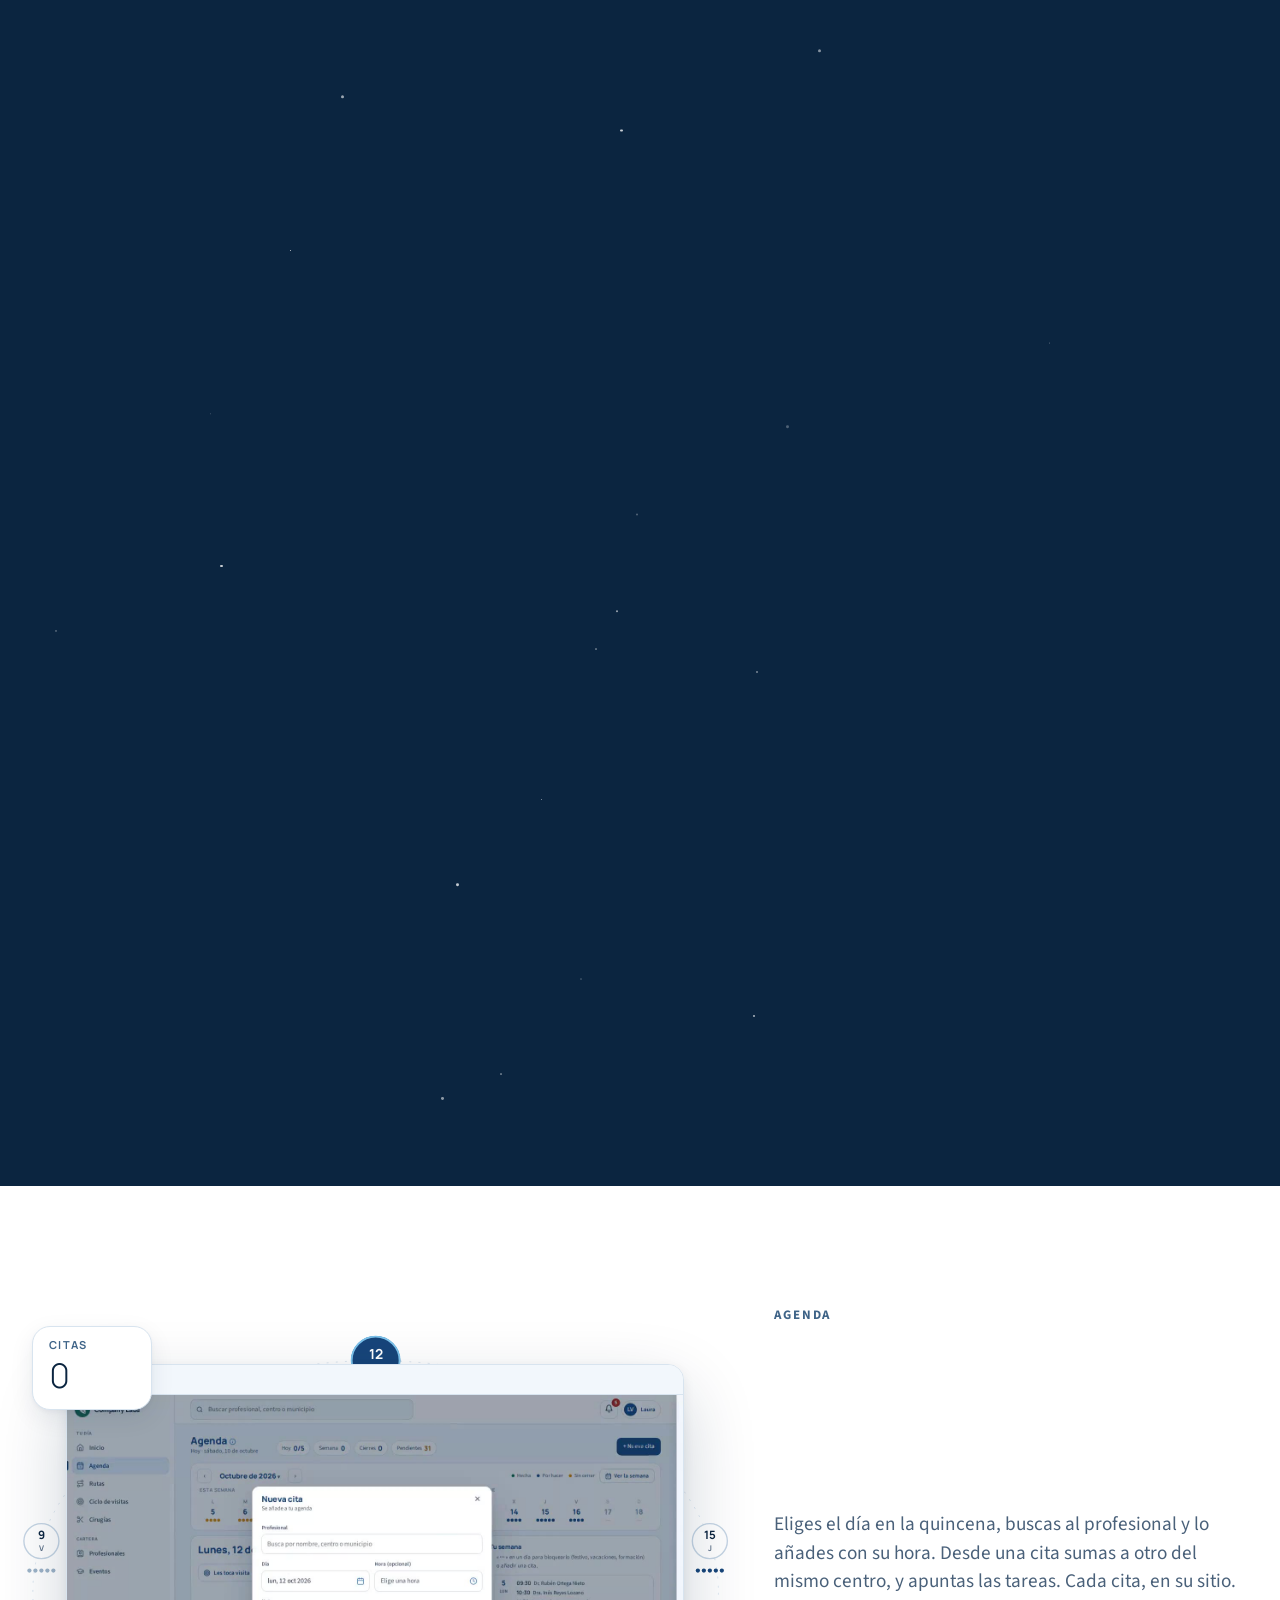
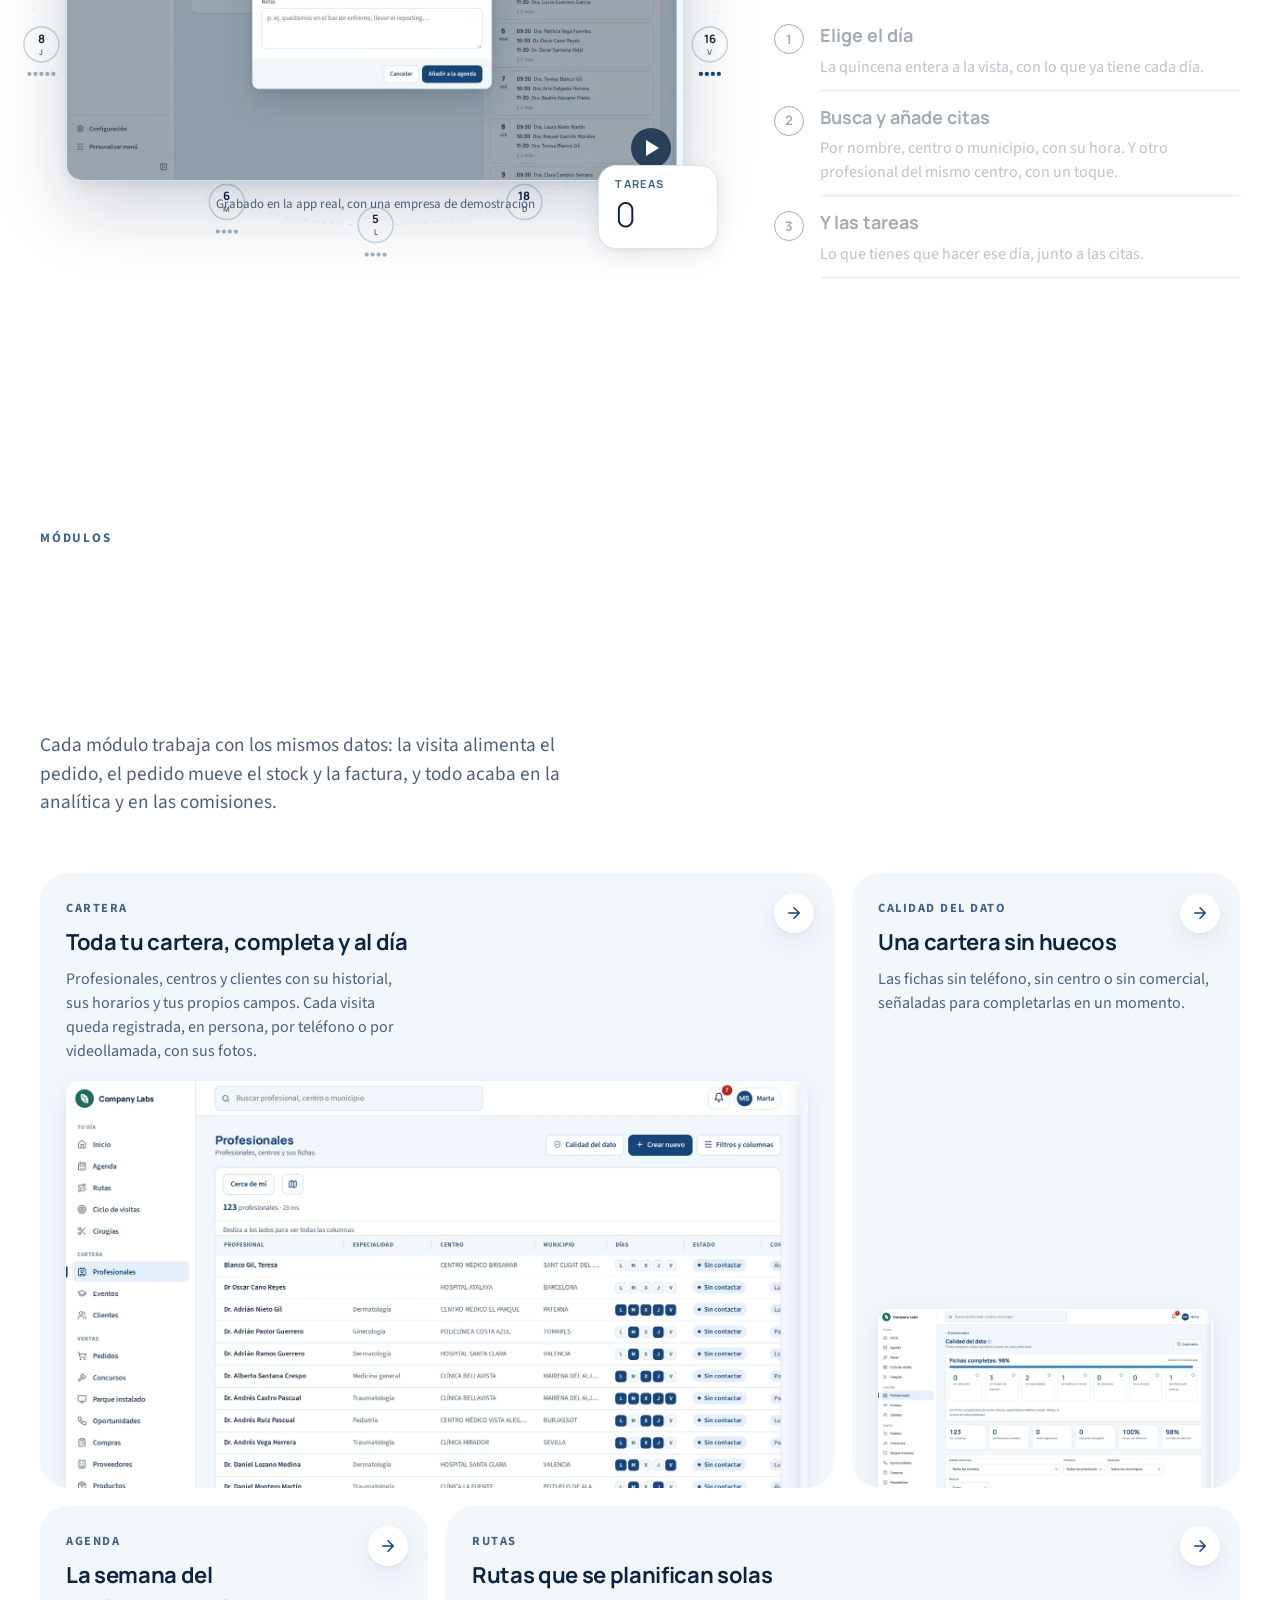
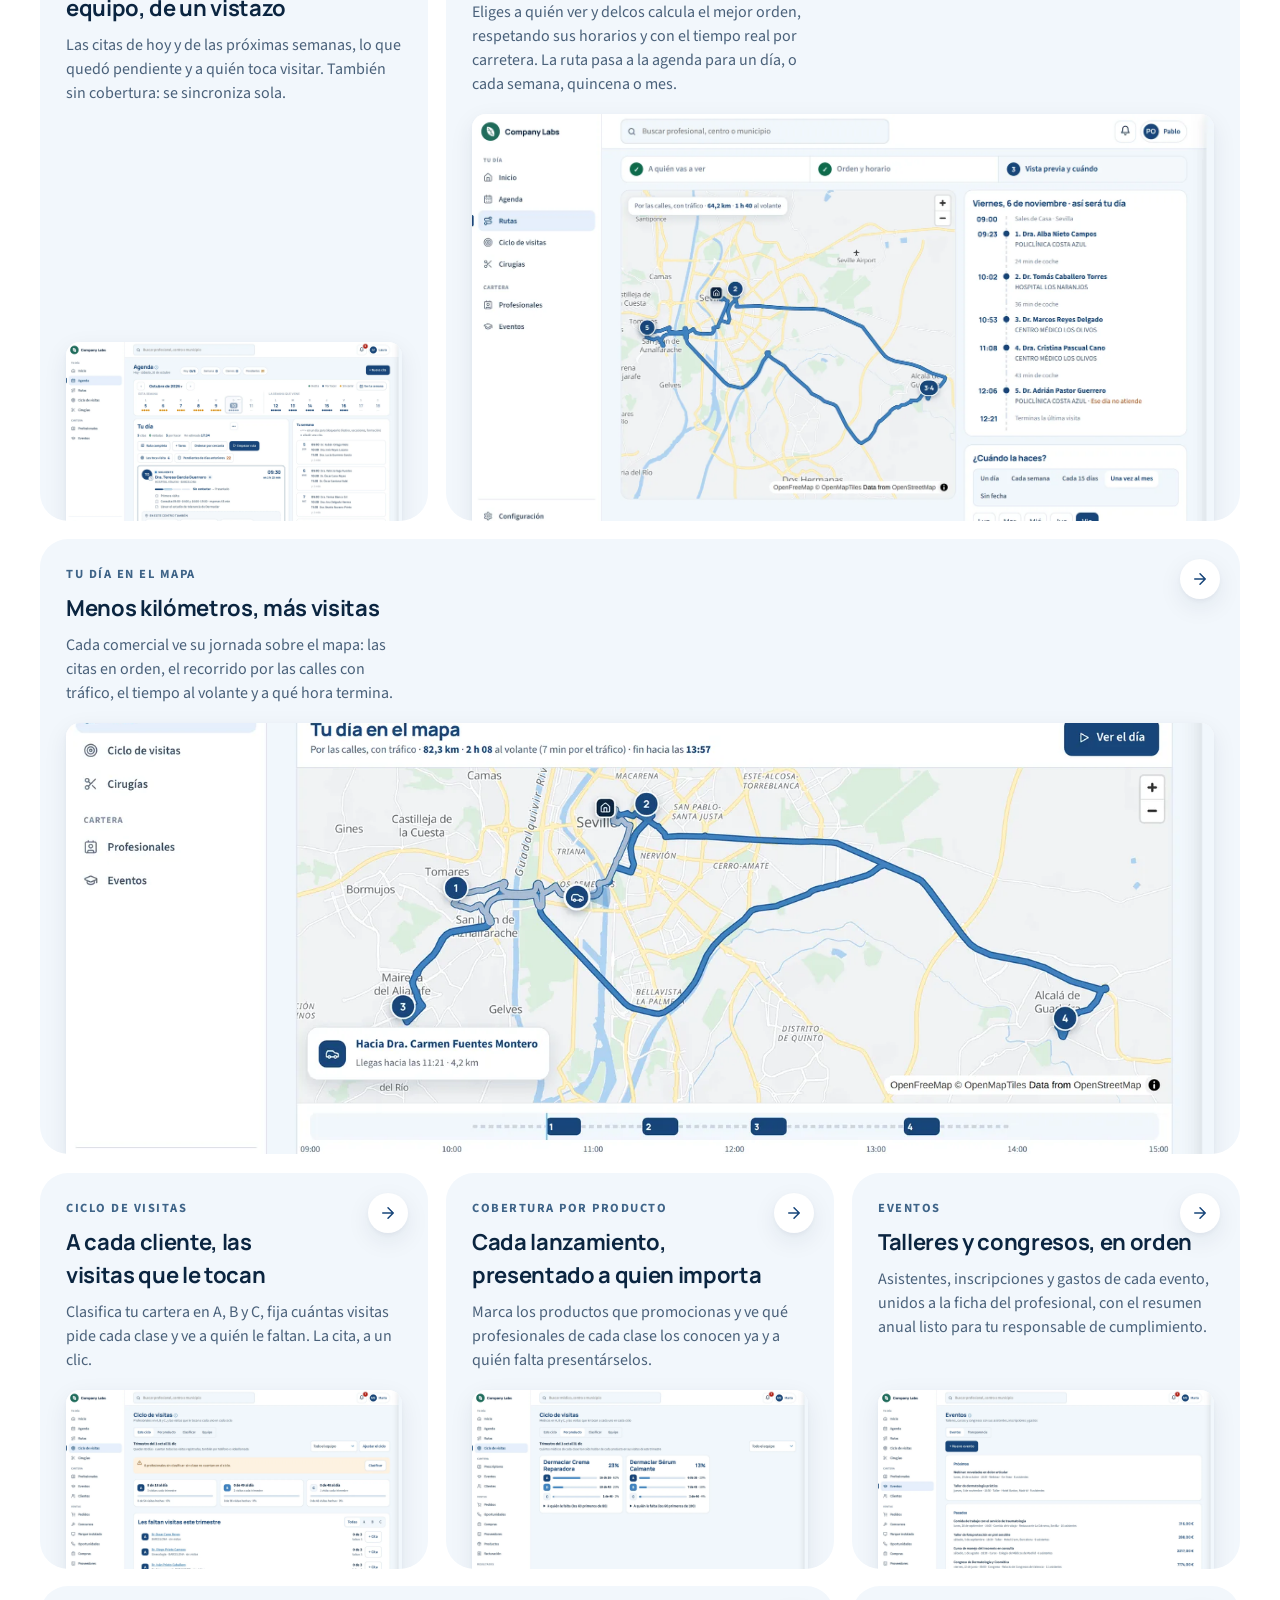
==== commit 73576b75: "VeriFactu, a partir de 2027 y sin destacar VeriFactu se aplaza a 2027: fuera de titulares, listas, p" ====
--- a/index.html
+++ b/index.html
@@ -4,7 +4,7 @@
 <meta charset="utf-8">
 <meta name="viewport" content="width=device-width, initial-scale=1, viewport-fit=cover">
 <title>delcos · Plataforma comercial para el sector salud</title>
-<meta name="description" content="La plataforma de gestión comercial para laboratorios, distribuidores y fabricantes del sector salud: cartera y visitas, pedidos y televenta, almacén por lotes, compras, facturación con VeriFactu, comisiones y analítica.">
+<meta name="description" content="La plataforma de gestión comercial para laboratorios, distribuidores y fabricantes del sector salud: cartera y visitas, pedidos y televenta, almacén por lotes, compras, facturación, comisiones y analítica.">
 <link rel="canonical" href="https://www.delcos.app/">
 <link rel="alternate" hreflang="es" href="https://www.delcos.app/">
 <link rel="alternate" hreflang="en" href="https://www.delcos.app/en/">
@@ -986,7 +986,7 @@
     <div class="texto">
       <div class="ojo">Plataforma de gestión comercial · sector salud</div>
       <h1 class="titular" data-letras>Tus clientes llevan bata. <em>Tu software debería saberlo.</em></h1>
-      <p class="entrada">El software comercial para laboratorios, distribuidores y fabricantes que venden a médicos, clínicas, farmacias y hospitales. Visitas, rutas, pedidos, almacén por lotes, facturación con VeriFactu y las cifras de toda la red, en una plataforma que tu equipo usa desde la primera semana.</p>
+      <p class="entrada">El software comercial para laboratorios, distribuidores y fabricantes que venden a médicos, clínicas, farmacias y hospitales. Visitas, rutas, pedidos, almacén por lotes, facturación y las cifras de toda la red, en una plataforma que tu equipo usa desde la primera semana.</p>
       <div class="acciones">
         <a class="boton" href="empezar.html">Empieza gratis 30 días <svg width="18" height="18" viewBox="0 0 24 24" fill="none" stroke="currentColor" stroke-width="2" stroke-linecap="round" stroke-linejoin="round" aria-hidden="true"><path d="M5 12h14M12 5l7 7-7 7"/></svg></a>
         <a class="boton sec" href="dudas.html?tipo=Demo">Pide una demo</a>
@@ -1235,7 +1235,7 @@
           <div class="dato"><b data-cuenta="5">5</b><span>minutos para darte de alta desde la web, sin llamadas</span></div>
           <div class="dato"><b data-cuenta="1">1</b><span>sola plataforma para el campo, la oficina y dirección</span></div>
         </div>
-        <div class="usa"><span>Cartera y visitas</span><span>Agenda y rutas</span><span>Pedidos</span><span>Facturación con VeriFactu</span><span>Comisiones</span><span>Analítica</span></div>
+        <div class="usa"><span>Cartera y visitas</span><span>Agenda y rutas</span><span>Pedidos</span><span>Facturación</span><span>Comisiones</span><span>Analítica</span></div>
       </div>
     </article>
     <div class="recorrido" id="recorrido">
@@ -1249,7 +1249,7 @@
         <li><span class="n">02</span><b>La llamada</b><p>El cliente pide por teléfono y televenta registra el pedido en la misma llamada.</p></li>
         <li><span class="n">03</span><b>El seguimiento</b><p>Se ve quién compra, quién repite y quién lo deja, para llamar a tiempo.</p></li>
         <li><span class="n">04</span><b>El almacén</b><p>El pedido sale de su lote, con su caducidad.</p></li>
-        <li><span class="n">05</span><b>La factura</b><p>Factura con VeriFactu y su cobro, sin otro programa.</p></li>
+        <li><span class="n">05</span><b>La factura</b><p>La factura y su cobro, sin otro programa.</p></li>
         <li><span class="n">06</span><b>Las cifras</b><p>Cada comercial ve lo suyo y dirección, las cifras de toda la red al momento.</p></li>
       </ol>
     </div>
@@ -1365,7 +1365,7 @@
   { h: '11:20', rol: 'Televenta', img: 'pharma_e_nueva_venta', t: 'Una llamada que acaba en pedido.', d: 'Busca al cliente, repite su último pedido o anota lo que necesita, y cierra con el pedido o con el motivo por el que no compra.' },
   { h: '12:00', rol: 'Almacén', img: 'labs_e_stock', t: 'El pedido sale de su lote.', d: 'Stock por almacén, lote y caducidad, con aviso de lo que baja del mínimo y de lo que está a punto de caducar.' },
   { h: '13:30', rol: 'Compras', img: 'labs_e_compras', t: 'Lo que falta, ya pedido al proveedor.', d: 'Pedidos de compra enviados, en tránsito o recibidos a medias. Al recibirlos, cada lote entra solo en el almacén.' },
-  { h: '16:10', rol: 'Administración', img: 'labs_e_factura', t: 'Factura, cobro y correo, sin otro programa.', d: 'Facturas con VeriFactu, rectificativas cuando hace falta y cobros que nunca superan lo pendiente.' },
+  { h: '16:10', rol: 'Administración', img: 'labs_e_factura', t: 'Factura, cobro y correo, sin otro programa.', d: 'Facturas, rectificativas cuando hace falta y cobros que nunca superan lo pendiente.' },
   { h: '19:00', rol: 'Dirección', img: 'labs_e_analitica', t: 'Las cifras del día, sin pedirlas.', d: 'Ventas por zona, producto, cliente y comercial frente al año pasado, y las comisiones del mes ya calculadas.' }
 ];
 // Lo que cada momento del día pasa al siguiente: [para quién, qué]
@@ -1401,7 +1401,7 @@
   { g: 'g6', ojo: 'Concursos', t: 'Del pliego al contrato, con sus precios', d: 'Pliegos con lotes, productos y precios. Con el lote ganado, los pedidos de ese cliente aplican solos el precio adjudicado, con aviso antes de que venza el contrato.', img: 'medtech_e_concursos_ficha' },
   { g: '', ojo: 'Almacén', t: 'Stock por lote y caducidad, también en el cliente', d: 'Entradas, salidas y traspasos por almacén, y el material en depósito en cada centro. Cada muestra, firmada por quien la recibe.', img: 'dental_e_deposito' },
   { g: '', ojo: 'Compras', t: 'Compras sin hojas de cálculo', d: 'Pedidos a proveedores enviados, en tránsito o recibidos. Al recibirlos, cada lote entra solo en el almacén.', img: 'labs_e_compras' },
-  { g: '', ojo: 'Facturación', t: 'Facturas con VeriFactu, sin otro programa', d: 'Series, rectificativas y cobros, emitidos desde el propio pedido y con el registro de cada factura.', img: 'labs_e_facturas' },
+  { g: '', ojo: 'Facturación', t: 'Facturas sin otro programa', d: 'Series, rectificativas y cobros, emitidos desde el propio pedido. VeriFactu, a partir de 2027.', img: 'labs_e_facturas' },
   { g: '', ojo: 'Comisiones', t: 'Comisiones calculadas solas, cada mes', d: 'Esquemas por tramos y la liquidación de cada persona, sin hojas de cálculo ni discusiones.', img: 'labs_e_comisiones' },
   { g: '', ojo: 'Cirugías', t: 'Lo usado en quirófano, trazado y repuesto', d: 'Cada cirugía con lo usado por lote y número de serie o UDI, el pedido al hospital preparado y la reposición en 48 horas.', img: 'medtech_e_cirugias_ficha' },
   { g: '', ojo: 'Parque instalado', t: 'Cada equipo instalado, con su historia', d: 'Número de serie, contrato o garantía y revisiones de cada equipo en el cliente, con aviso de lo que vence.', img: 'medtech_e_parque' },
@@ -1418,7 +1418,7 @@
   ['Sabe dónde se visita', 'Centros con planta y consulta, el horario de consulta de cada profesional y cómo llegar dentro. Las rutas lo respetan.'],
   ['Sabe quién te necesita', 'Quién te llama y de dónde viene, quién compra, quién repite y quién lo deja. Y la venta a centro, con su descuento.'],
   ['Controla muestras y lotes', 'Las muestras y el material salen de la visita; el stock va por lote y caducidad, de la compra a la venta.'],
-  ['Del pedido a la factura, sin salir', 'Cada pedido se factura con VeriFactu, con el IVA que toca (21, 10, 4 o 0 %) y su cobro. Si hay que corregir, rectificativa. Nada que copiar a otro programa.'],
+  ['Del pedido a la factura, sin salir', 'Cada pedido se factura con el IVA que toca (21, 10, 4 o 0 %) y su cobro. Si hay que corregir, rectificativa. Nada que copiar a otro programa.'],
   ['Ordena el equipo', 'Cartera exclusiva por zonas, permisos por rol y comisiones por tramos. Dirección lo ve todo; cada comercial, lo suyo.'],
   ['Cuida los datos', 'Una sola ficha por persona, el historial de cambios de cada ficha y copias de seguridad diarias, en la Unión Europea. Cada empresa, separada de las demás.']
 ];
@@ -1430,7 +1430,7 @@
   { clave: 'orto', esc: 'orto_e_ventas', nombre: 'Ortopedia', empresa: 'Company Orto', titulo: 'Del fisio a la ortopedia, en la misma cartera.',
     fuertes: [['Red de profesionales', 'Fisioterapeutas, podólogos y técnicos ortopédicos, cada uno con su centro y sus días.'], ['Muestras en cada visita', 'Lo que se deja en consulta sale del stock y queda en la ficha.'], ['Venta a ortopedias', 'Pedidos a centro con su descuento, su lote y su factura.']], estados: ['Presentado', 'Interesado', 'Activo'] },
   { clave: 'pharma', esc: 'pharma_e_llamadas', nombre: 'Farmacia', empresa: 'Company Pharma', titulo: 'Farmacias que reponen sin que se te escapen.',
-    fuertes: [['Llamadas por hacer', 'Las farmacias que no compraron y las que quedaste en volver a llamar, a la vista cada mañana.'], ['Pedido en la llamada', 'La llamada acaba en pedido con su descuento, su lote y su factura con VeriFactu.'], ['Visita y televenta, juntas', 'El delegado y televenta trabajan la misma cartera de farmacias.']], estados: ['Visitada', 'Interesada', 'Cliente activa'] },
+    fuertes: [['Llamadas por hacer', 'Las farmacias que no compraron y las que quedaste en volver a llamar, a la vista cada mañana.'], ['Pedido en la llamada', 'La llamada acaba en pedido con su descuento, su lote y su factura.'], ['Visita y televenta, juntas', 'El delegado y televenta trabajan la misma cartera de farmacias.']], estados: ['Visitada', 'Interesada', 'Cliente activa'] },
   { clave: 'medtech', esc: 'medtech_e_directorio', nombre: 'Hospital', empresa: 'Company Medtech', titulo: 'Del servicio que evalúa al hospital que homologa.',
     fuertes: [['Contactos por servicio', 'Enfermería, supervisión, quirófano o compras: cada contacto con su hospital y su peso en la decisión.'], ['Evaluación y homologación', 'Los estados siguen el ciclo real: presentado, en evaluación, homologado.'], ['Trazabilidad por lote', 'Pedidos grandes con el lote y la caducidad de cada producto, de la compra al hospital.']], estados: ['Presentado', 'En evaluación', 'Homologado'] },
   { clave: 'vet', esc: 'vet_e_directorio', nombre: 'Veterinaria', empresa: 'Company Vet', titulo: 'Habla como tu sector: veterinario, propietario, clínica.',
@@ -1438,7 +1438,7 @@
 ];
 const PREGUNTAS = [
   ['¿Para qué empresas es delcos?', 'Para laboratorios, distribuidoras y fabricantes que venden a través de profesionales y centros sanitarios: visita médica, dental, ortopedia, farmacia, hospital y veterinaria.'],
-  ['¿Sustituye a mi programa de gestión?', 'Cubre la parte comercial y la operativa de ventas: pedidos, almacén por lotes, compras, facturación con VeriFactu, cobros y comisiones. Te ayudamos a ver qué parte de tu programa actual puedes dejar.'],
+  ['¿Sustituye a mi programa de gestión?', 'Cubre la parte comercial y la operativa de ventas: pedidos, almacén por lotes, compras, facturación, cobros y comisiones. Te ayudamos a ver qué parte de tu programa actual puedes dejar.'],
   ['¿Hay que instalar algo?', 'No. Se abre en el navegador del ordenador o del móvil, y en el móvil se añade a la pantalla de inicio como una app más.'],
   ['¿Puedo traer mis datos desde Excel?', 'Sí. Clientes, productos, fichas y ventas. Subes la hoja, ves cómo queda antes de guardar y, si algo no cuadra, lo deshaces.'],
   ['¿Qué pasa si una ficha se repite?', 'delcos te avisa al darla de alta si se parece a otra y vigila toda la cartera en busca de nombres parecidos. Comparas las dos fichas, eliges qué datos se quedan y las unes: visitas, ventas y cartera pasan a la que queda.'],
@@ -1479,7 +1479,7 @@
   { nombre: 'Comercial', mes: 42, para: 'Para equipos que venden y quieren medir resultados.',
     incluye: ['Todo lo de Campo', 'Pedidos, también por distribuidor, televenta y clientes', 'Productos y stock por lotes', 'Analítica de ventas y visitas', 'Comisiones por tramos', 'Oportunidades: cada venta, se cierre o no', 'Cobertura de cada producto por ciclo', 'Eventos, con su resumen anual'] },
   { nombre: 'Empresa', mes: 59, fuerte: true, para: 'Para empresas que facturan y llevan su almacén.',
-    incluye: ['Todo lo de Comercial', 'Facturación con VeriFactu y cobros', 'Compras, proveedores y trazabilidad', 'Material en depósito y cirugías con número de serie', 'Concursos y parque instalado', 'Zonas, supervisión del equipo y auditoría', 'Portal del profesional y del centro (hasta 50)'] },
+    incluye: ['Todo lo de Comercial', 'Facturación y cobros', 'Compras, proveedores y trazabilidad', 'Material en depósito y cirugías con número de serie', 'Concursos y parque instalado', 'Zonas, supervisión del equipo y auditoría', 'Portal del profesional y del centro (hasta 50)'] },
   { nombre: 'A medida', medida: true, para: 'Para redes de más de 50 personas o con necesidades propias.',
     incluye: ['Todo lo de Empresa', 'Migración de tus datos', 'Conexión con tu programa de gestión', 'Portal del profesional y del centro, sin límite', 'Ver la plataforma como cada persona de tu equipo, para ayudarla', 'Soporte prioritario'] }
 ];
@@ -1577,7 +1577,7 @@
   orto: [['Visita', 'Al fisio, al podólogo o al técnico, en sus días.', 0], ['Muestra', 'Lo que se deja en consulta sale del stock.', 1],
     ['Pedido', 'La ortopedia pide con su descuento.', 2], ['Reposición', 'Quién repite y quién lleva tiempo sin pedir.', 0]],
   pharma: [['Visita', 'El delegado pasa por la farmacia.', 2], ['Llamada', 'Televenta llama a la que toca reponer.', 0],
-    ['Pedido', 'Con su descuento y su lote, en la misma llamada.', 1], ['Factura', 'Con VeriFactu y su cobro, sin salir de delcos.', 1]],
+    ['Pedido', 'Con su descuento y su lote, en la misma llamada.', 1], ['Factura', 'Con su IVA y su cobro, sin salir de delcos.', 1]],
   medtech: [['Contacto', 'Enfermería, supervisión o compras de cada servicio.', 0], ['Evaluación', 'El producto entra a prueba en el servicio.', 1],
     ['Homologación', 'El hospital lo aprueba y el estado avanza.', 1], ['Pedido', 'Pedidos grandes con su lote y su caducidad.', 2]],
   vet: [['Visita', 'Al veterinario, con su clínica y sus días.', 0], ['Interés', 'La clínica pide más información y su estado avanza.', 1],
@@ -1691,7 +1691,7 @@
 const MENU_PLAT = [
   ['Campo', [['Cartera', 'Toda tu cartera, al día', 'labs_e_directorio', 0], ['Agenda', 'La semana del equipo', 'labs_e_agenda', 2], ['Rutas', 'Planificadas solas, por las calles', 'labs_e_rutas', 3], ['Ciclo de visitas', 'A cada cliente, sus visitas', 'labs_e_ciclo', 5], ['Duplicados', 'Una persona, una sola ficha', 'labs_e_calidad', 1], ['Eventos', 'Talleres y congresos, en orden', 'labs_e_eventos', 7]]],
   ['Venta', [['Pedidos', 'Ningún pedido esperando', 'labs_e_ventas', 8], ['Nueva venta y oportunidades', 'También lo que no se vende', 'pharma_e_oportunidades', 10], ['Pedidos por la web', 'Con su referencia de pago', 'pharma_e_pedidos_web', 11], ['Concursos', 'Del pliego al contrato', 'medtech_e_concursos_ficha', 13], ['Comisiones', 'Calculadas solas, cada mes', 'labs_e_comisiones', 17], ['Analítica', 'Frente al año pasado', 'labs_e_analitica', 20]]],
-  ['Oficina', [['Almacén y lotes', 'Lote, caducidad y depósito', 'labs_e_stock', 14], ['Compras', 'Proveedores y pedidos de compra', 'labs_e_compras', 15], ['Facturación', 'VeriFactu y cobros', 'labs_e_facturas', 16], ['Cirugías', 'Lote y número de serie', 'medtech_e_cirugias_ficha', 18], ['Parque instalado', 'Cada equipo, con su historia', 'medtech_e_parque', 19], ['Historial', 'Cualquier cambio, deshecho', 'labs_e_historial', 23], ['Equipo y permisos', 'Cada persona ve lo suyo', 'labs_e_usuarios', 24]]]
+  ['Oficina', [['Almacén y lotes', 'Lote, caducidad y depósito', 'labs_e_stock', 14], ['Compras', 'Proveedores y pedidos de compra', 'labs_e_compras', 15], ['Facturación', 'Series, rectificativas y cobros', 'labs_e_facturas', 16], ['Cirugías', 'Lote y número de serie', 'medtech_e_cirugias_ficha', 18], ['Parque instalado', 'Cada equipo, con su historia', 'medtech_e_parque', 19], ['Historial', 'Cualquier cambio, deshecho', 'labs_e_historial', 23], ['Equipo y permisos', 'Cada persona ve lo suyo', 'labs_e_usuarios', 24]]]
 ];
 const previa = (img, pie) => `<div class="previa"><div class="ordenador"><div class="barra"><i></i><i></i><i></i></div><div class="vista"><img src="${cap(img)}" alt="" width="1600" height="1000"><img class="fuera" alt="" width="1600" height="1000"></div></div><p>${pie}</p></div>`;
 let ni = 0;
@@ -1751,7 +1751,7 @@
 });
 
 /* ================= portada: los módulos giran en órbita alrededor de las pantallas ================= */
-const SATELITES = [['Visitas', '#3F82C0'], ['Pedidos', '#1BAF7A'], ['Lotes y caducidad', '#E0762B'], ['VeriFactu', '#17457A'], ['Comisiones', '#6E5BC4'], ['Rutas', '#7CC3EC']];
+const SATELITES = [['Visitas', '#3F82C0'], ['Pedidos', '#1BAF7A'], ['Lotes y caducidad', '#E0762B'], ['Facturas', '#17457A'], ['Comisiones', '#6E5BC4'], ['Rutas', '#7CC3EC']];
 $('#satelites').innerHTML = SATELITES.map(([t, c]) => `<span><i style="background:${c}"></i>${t}</span>`).join('');
 const baraja = $('#baraja'), sats = $$('#satelites span'), orb = { k: 1, tilt: -11, t: 0 };
 function colocarOrbita() {
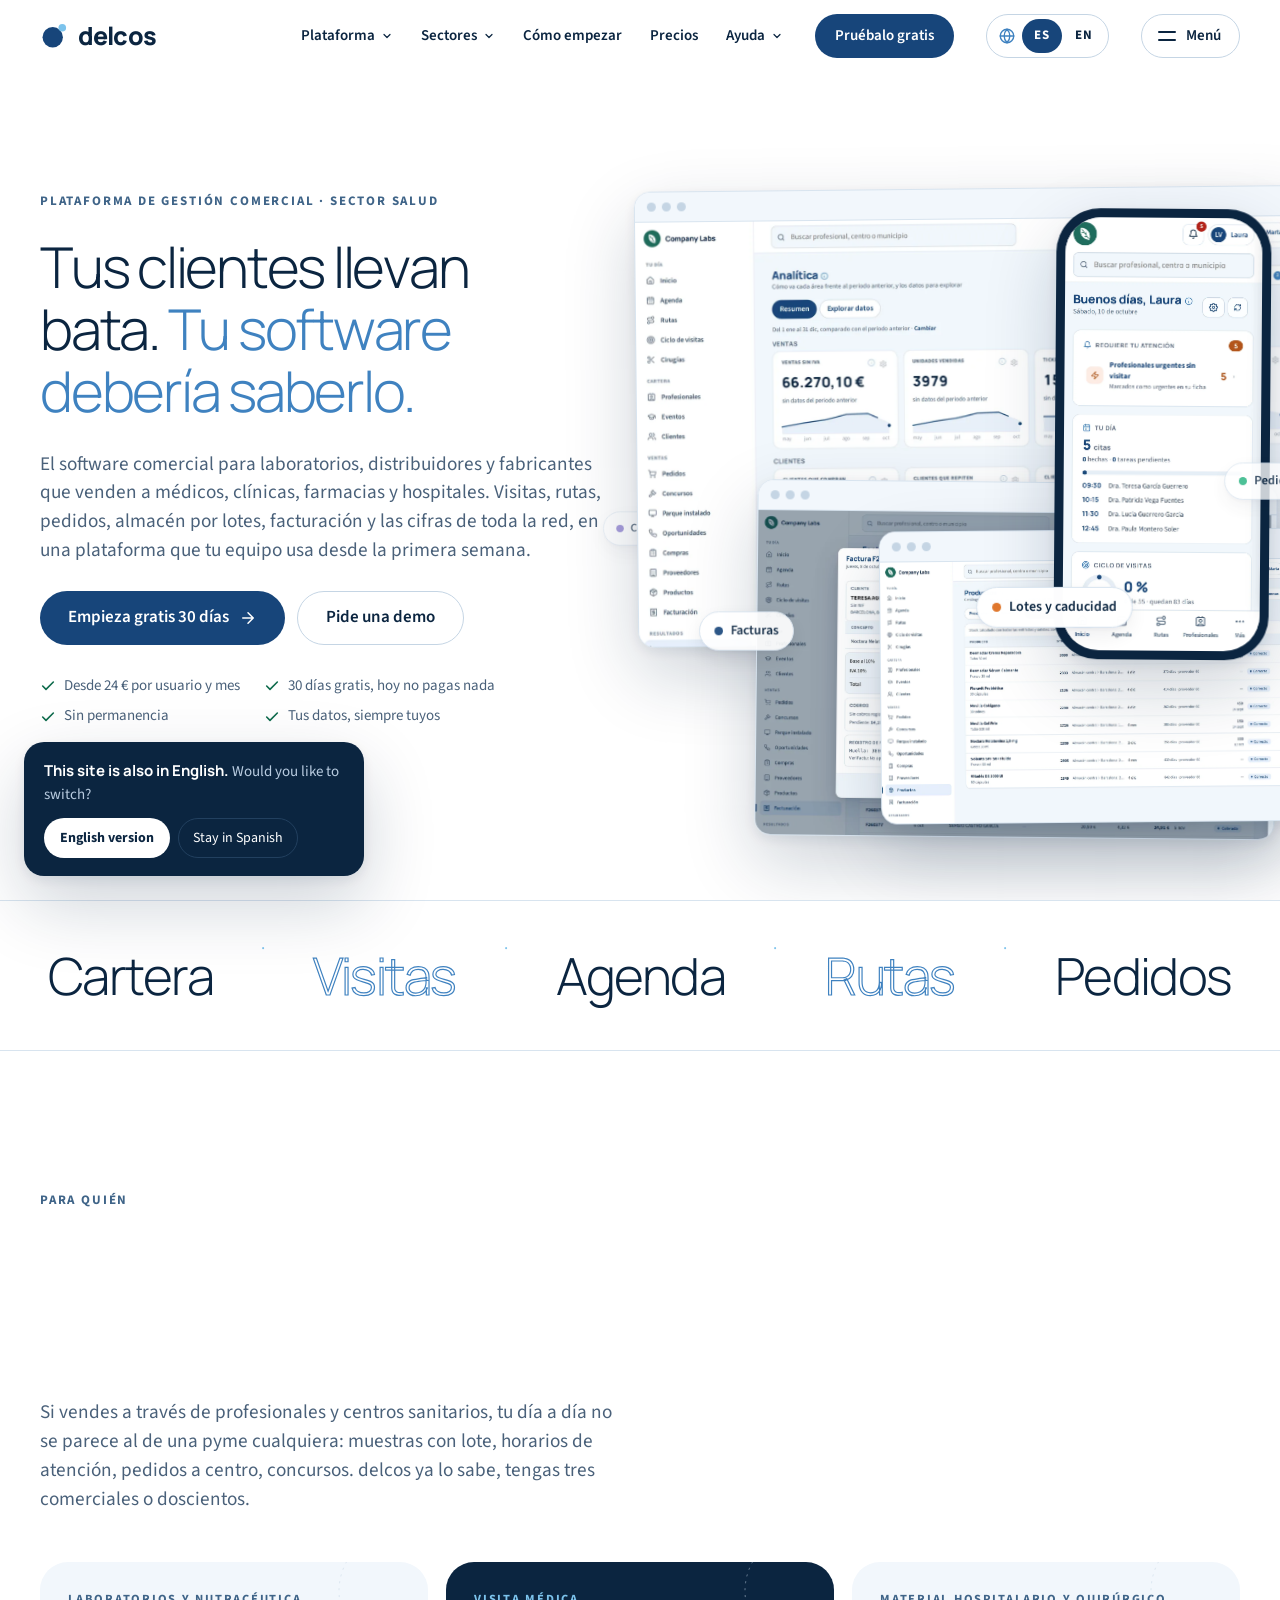
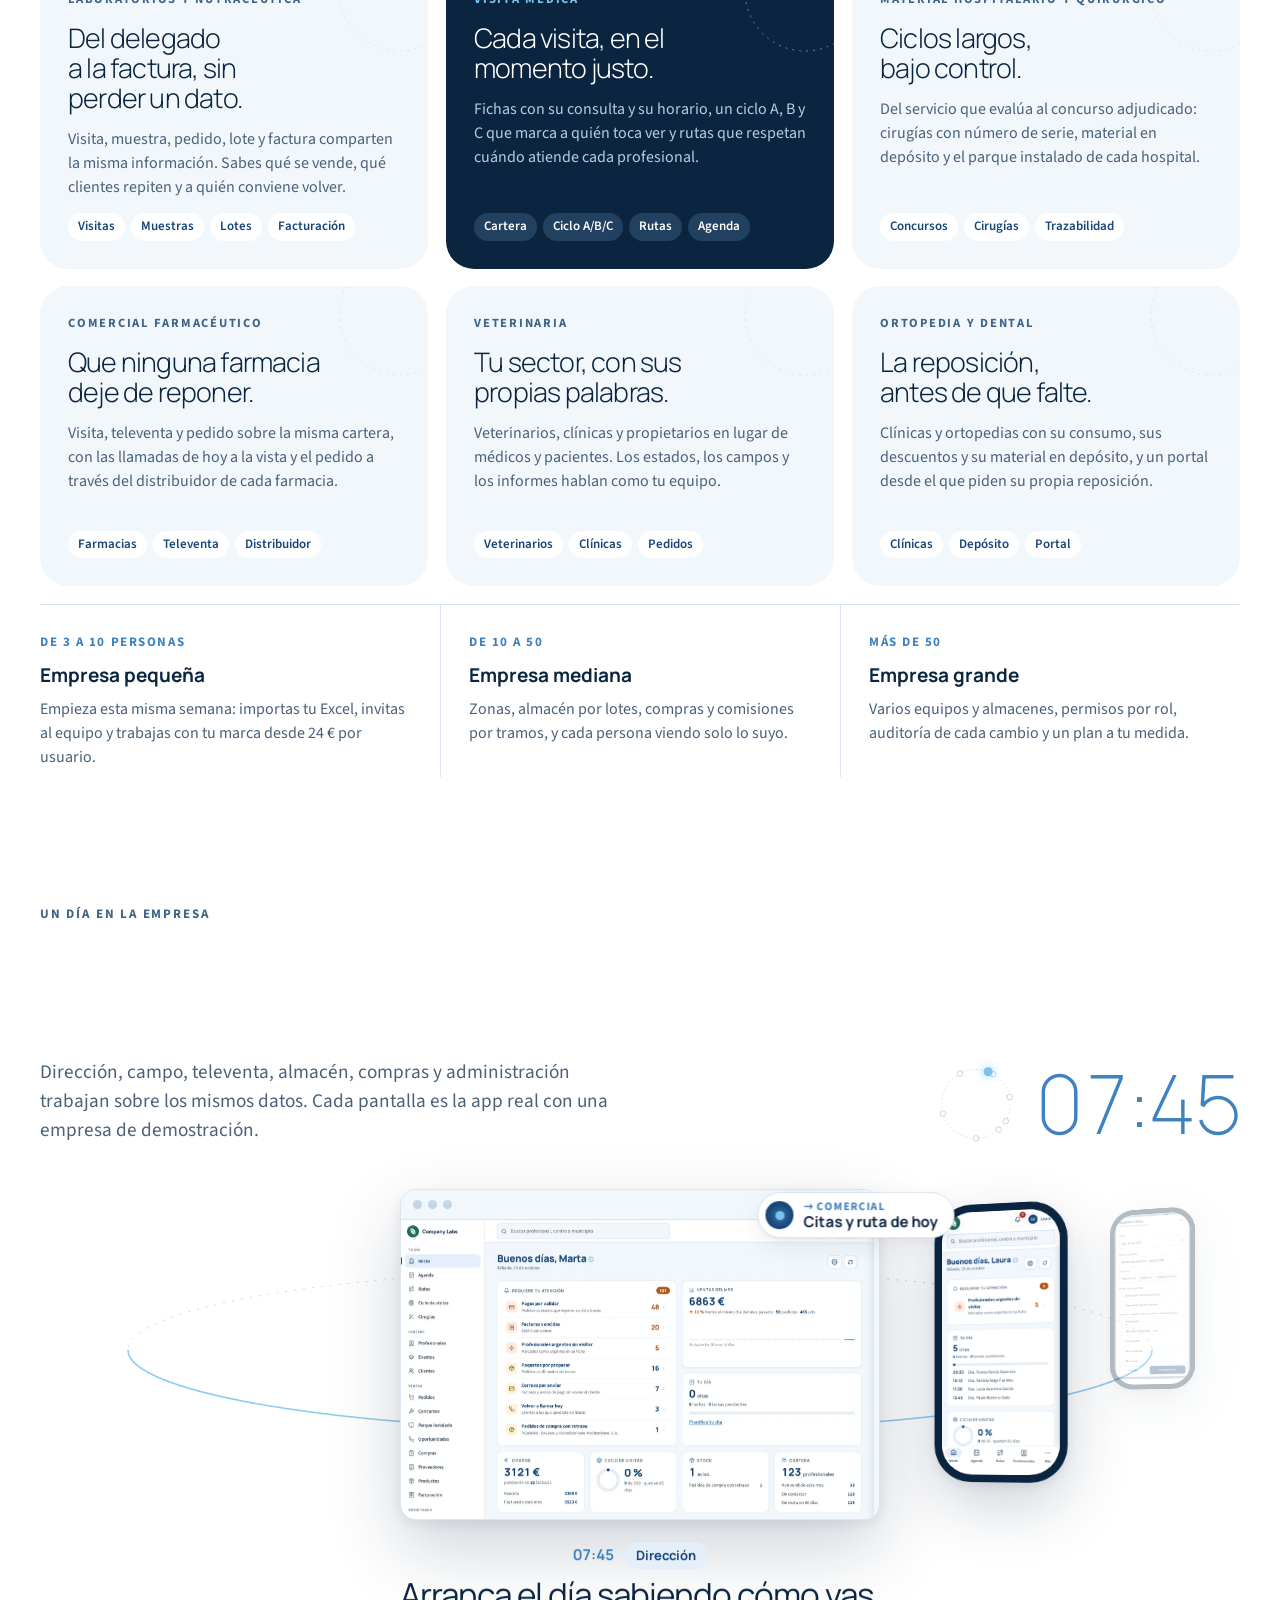
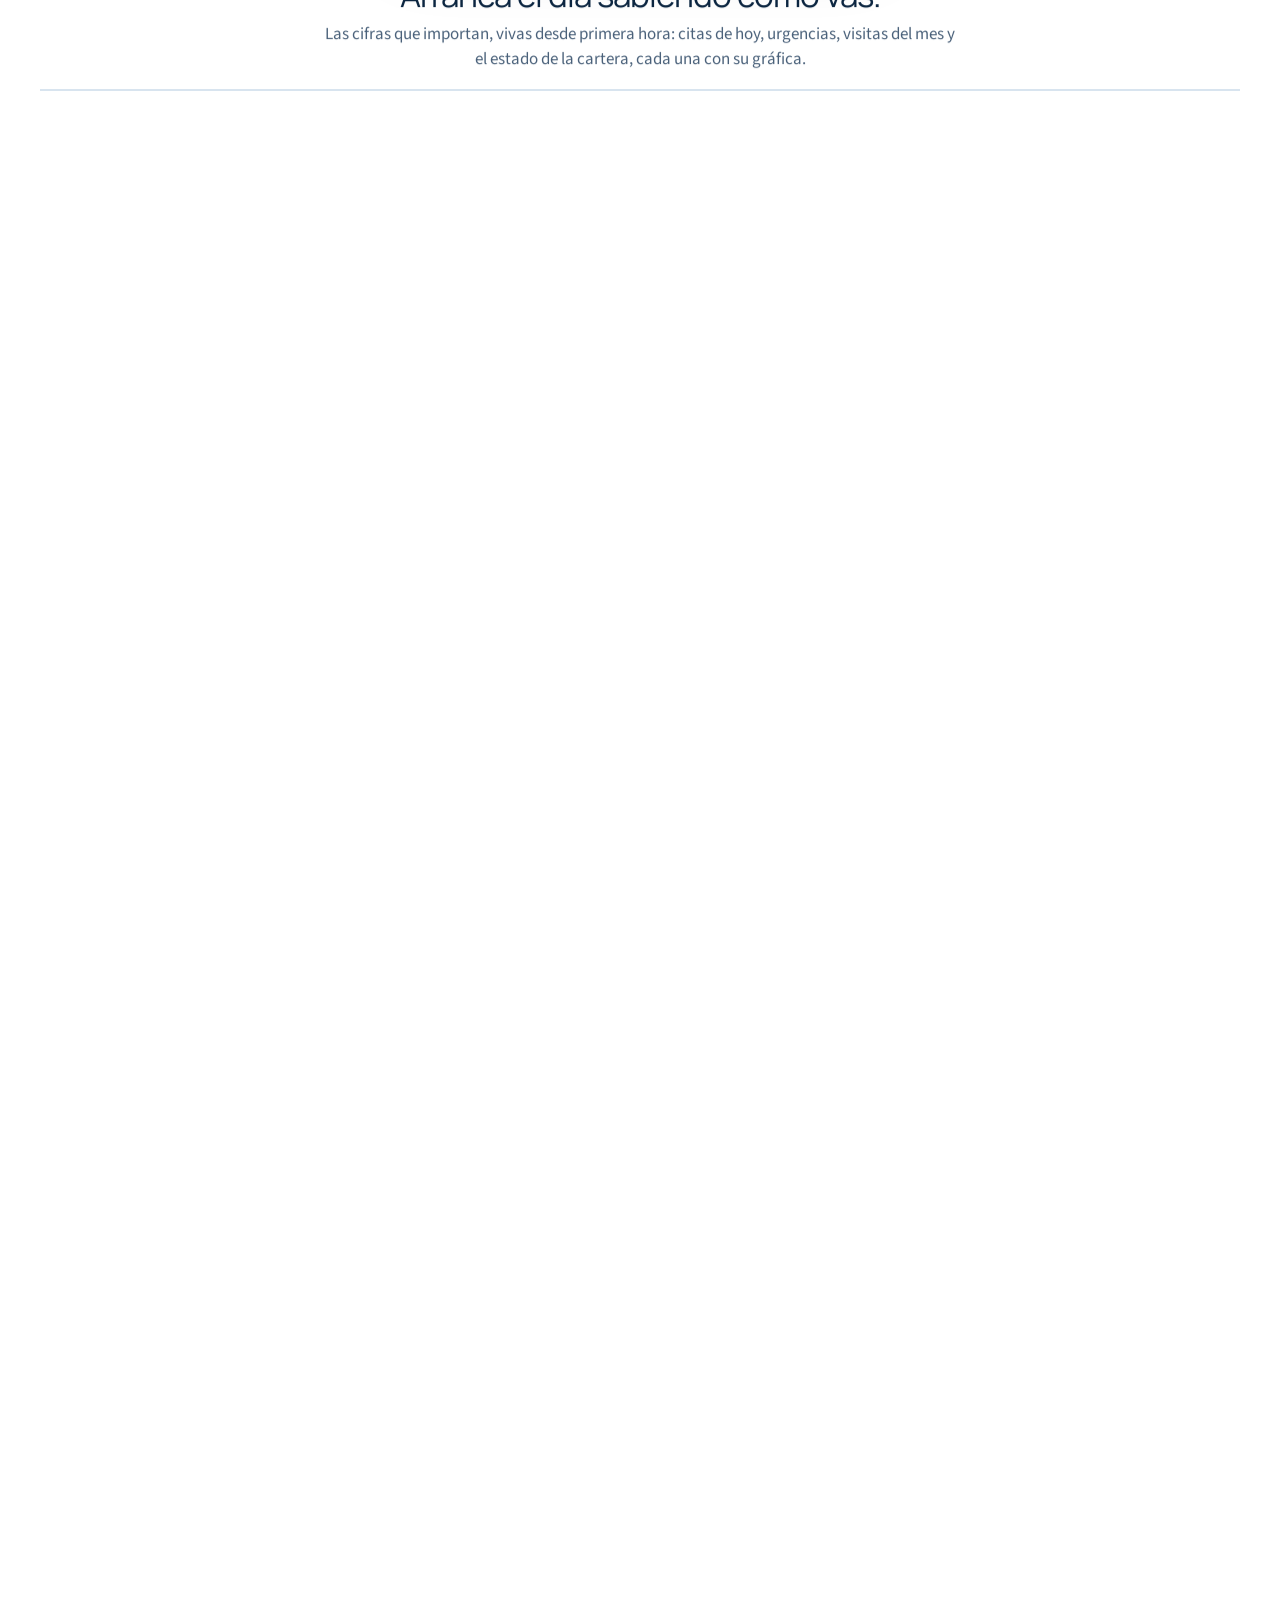
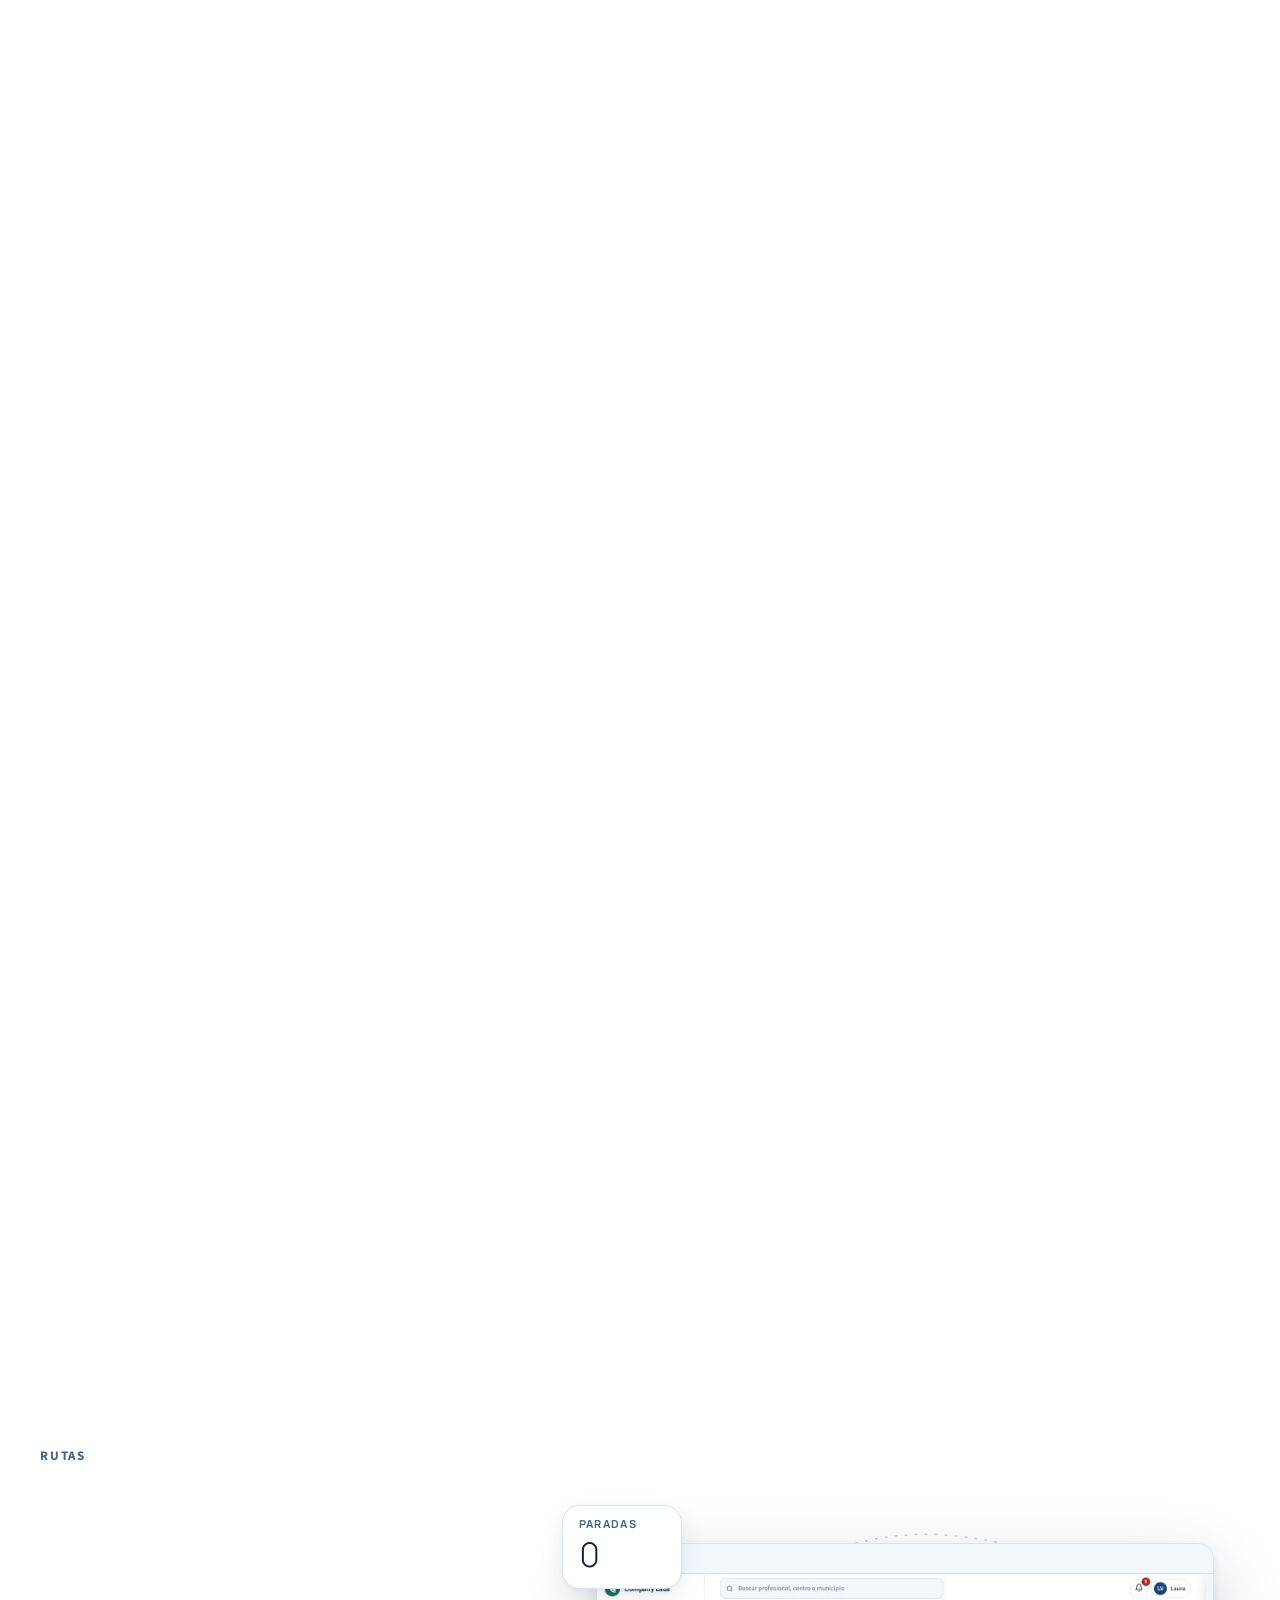
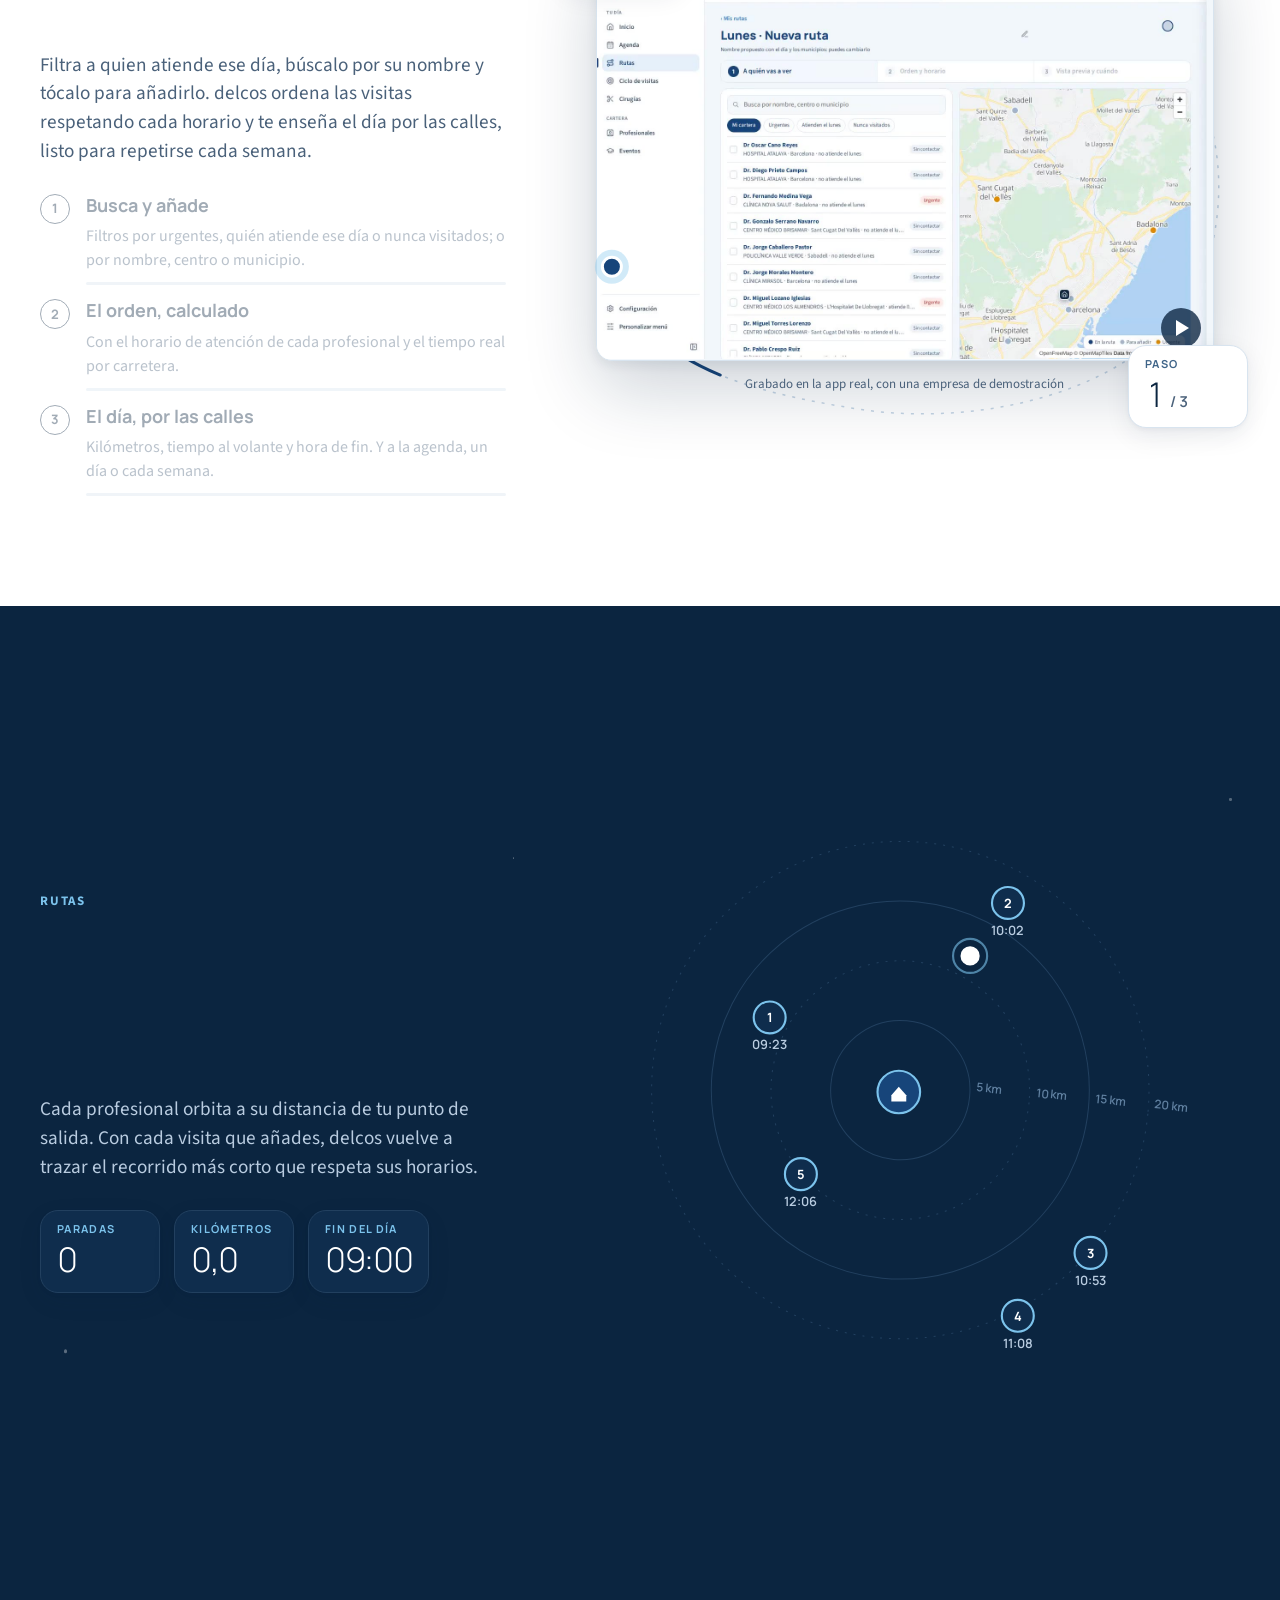
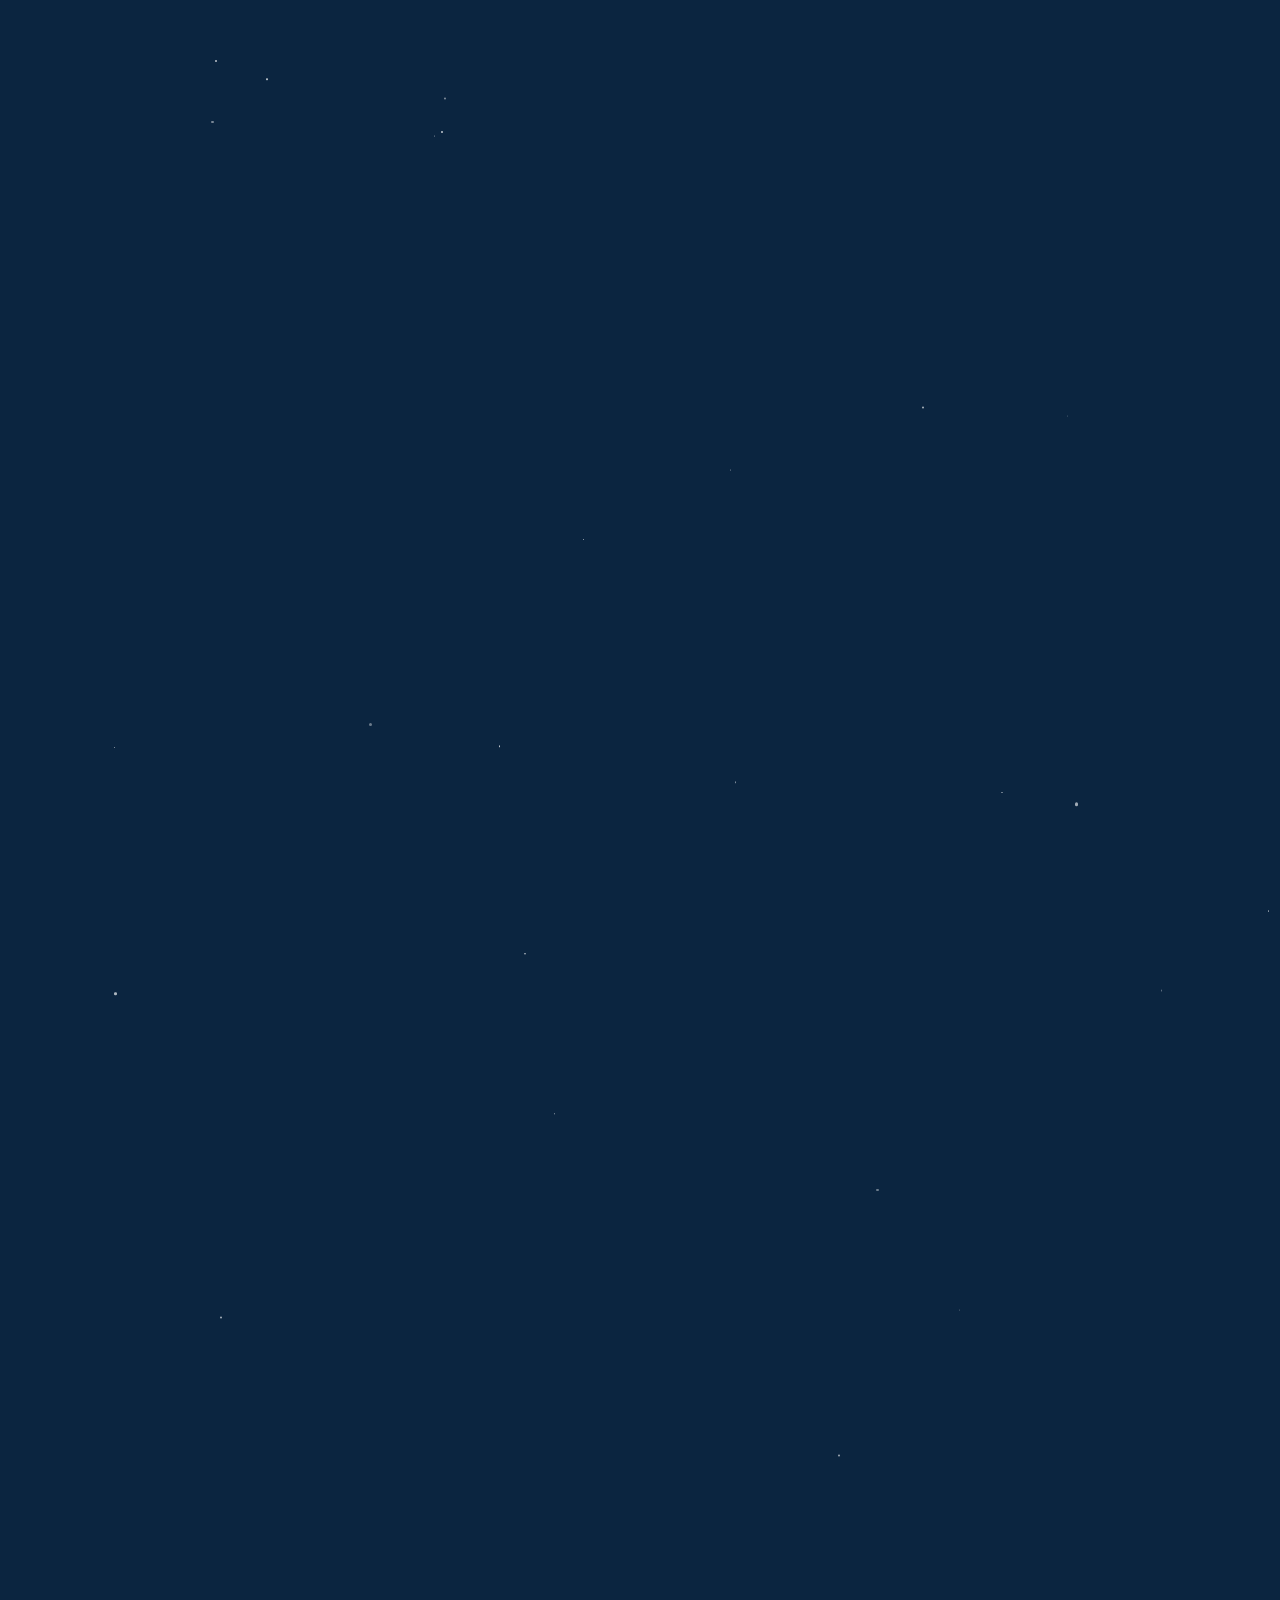
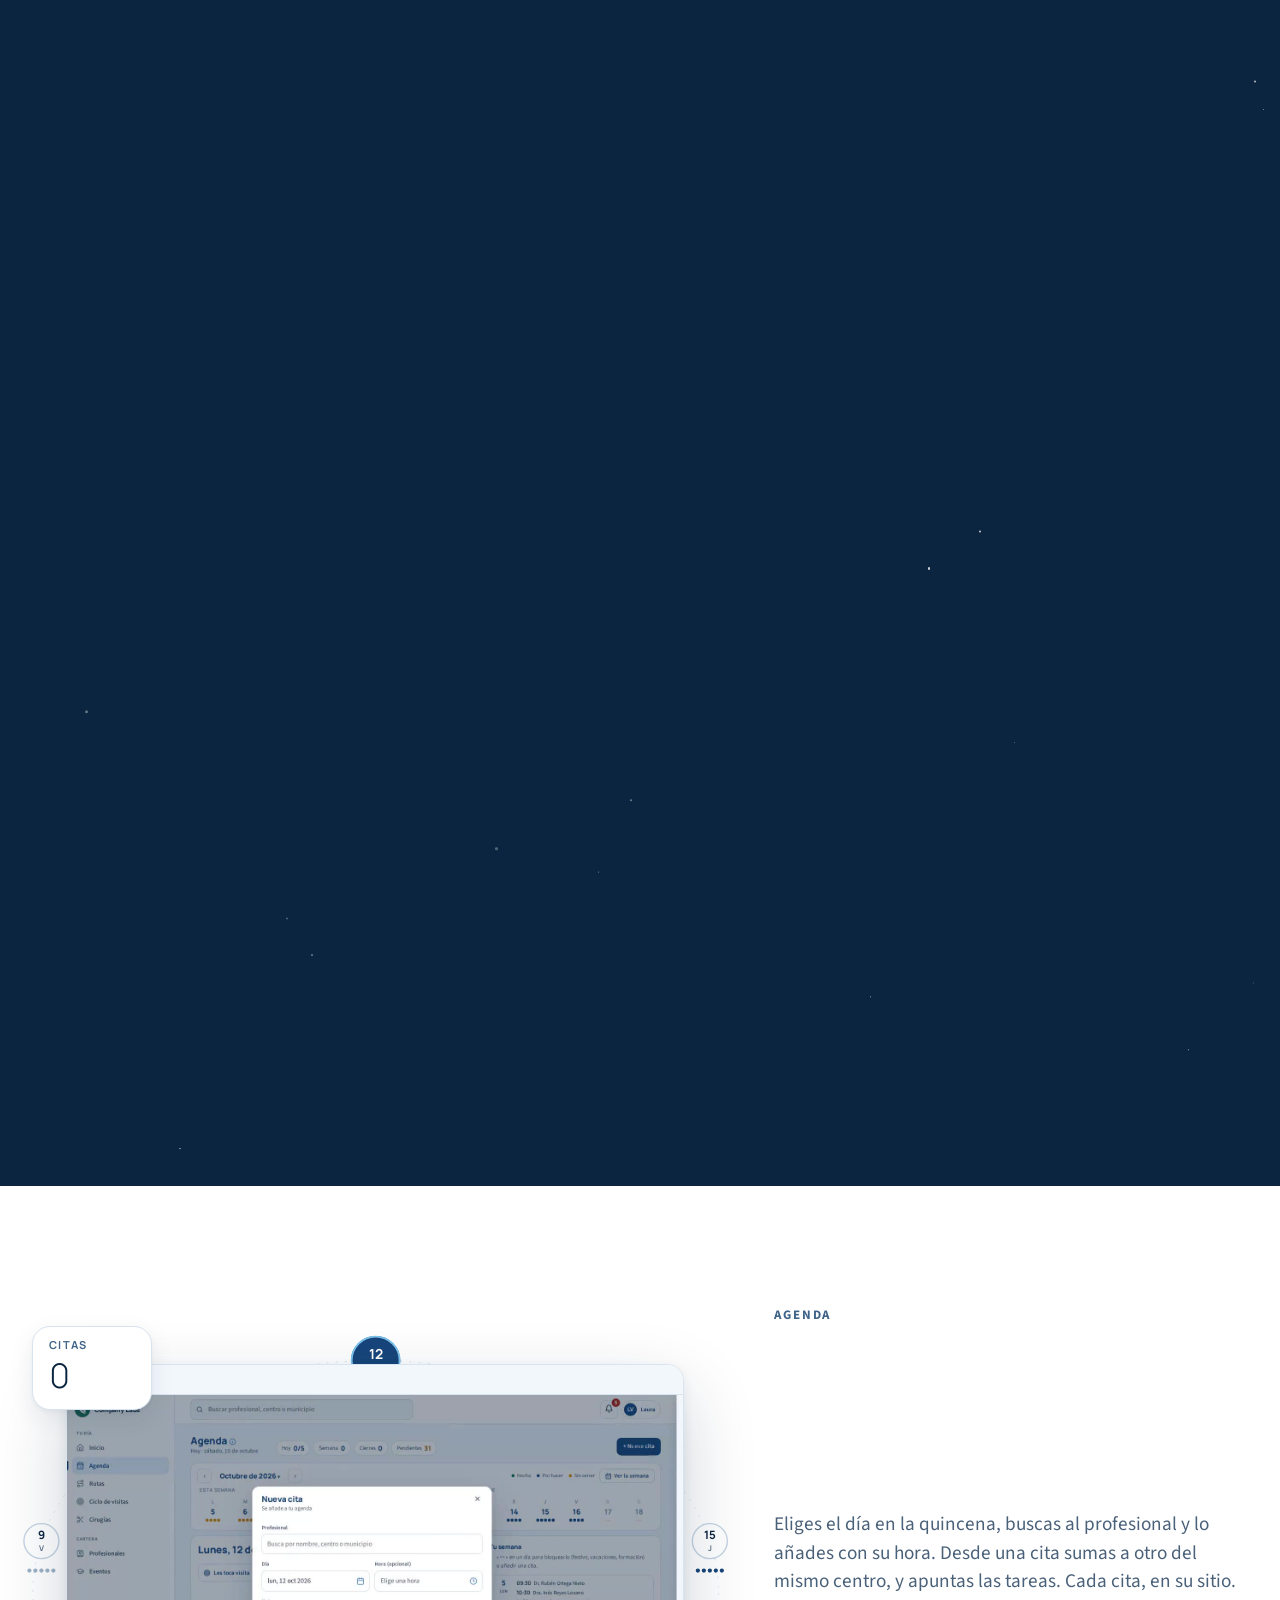
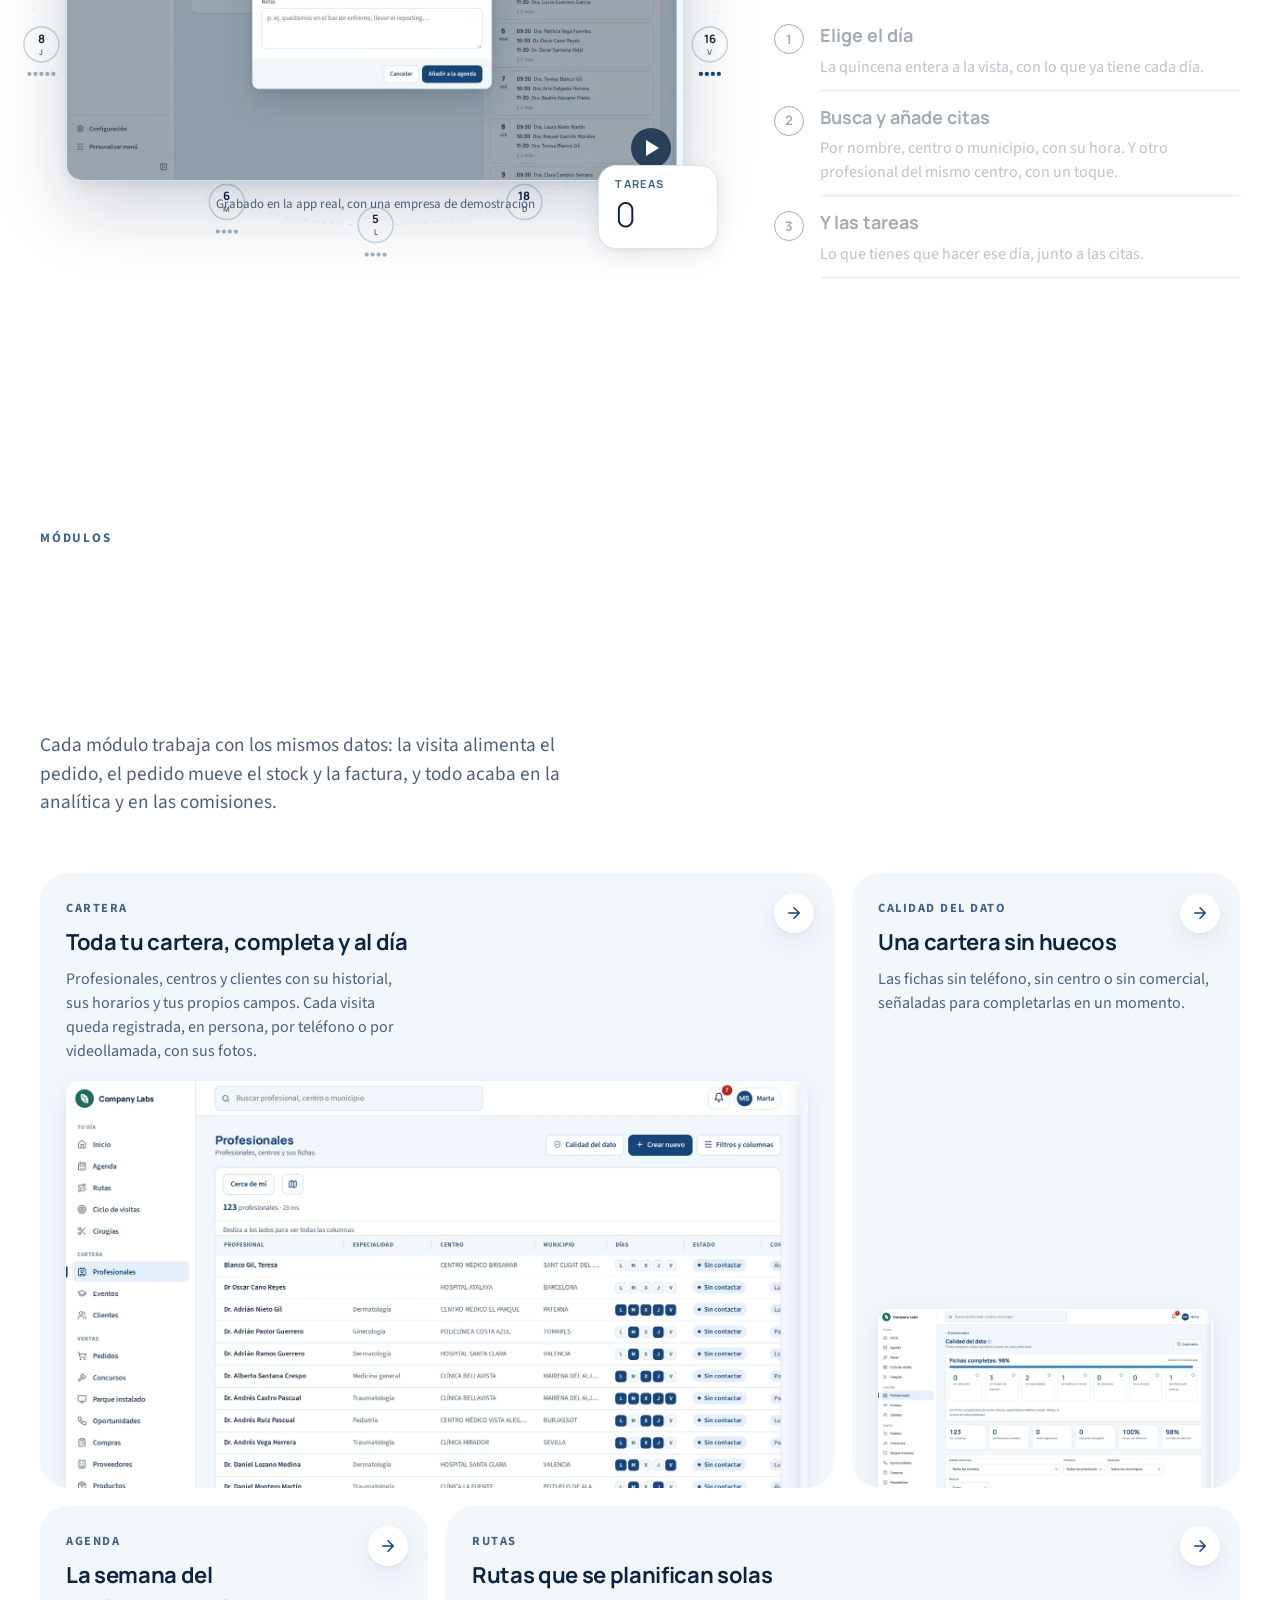
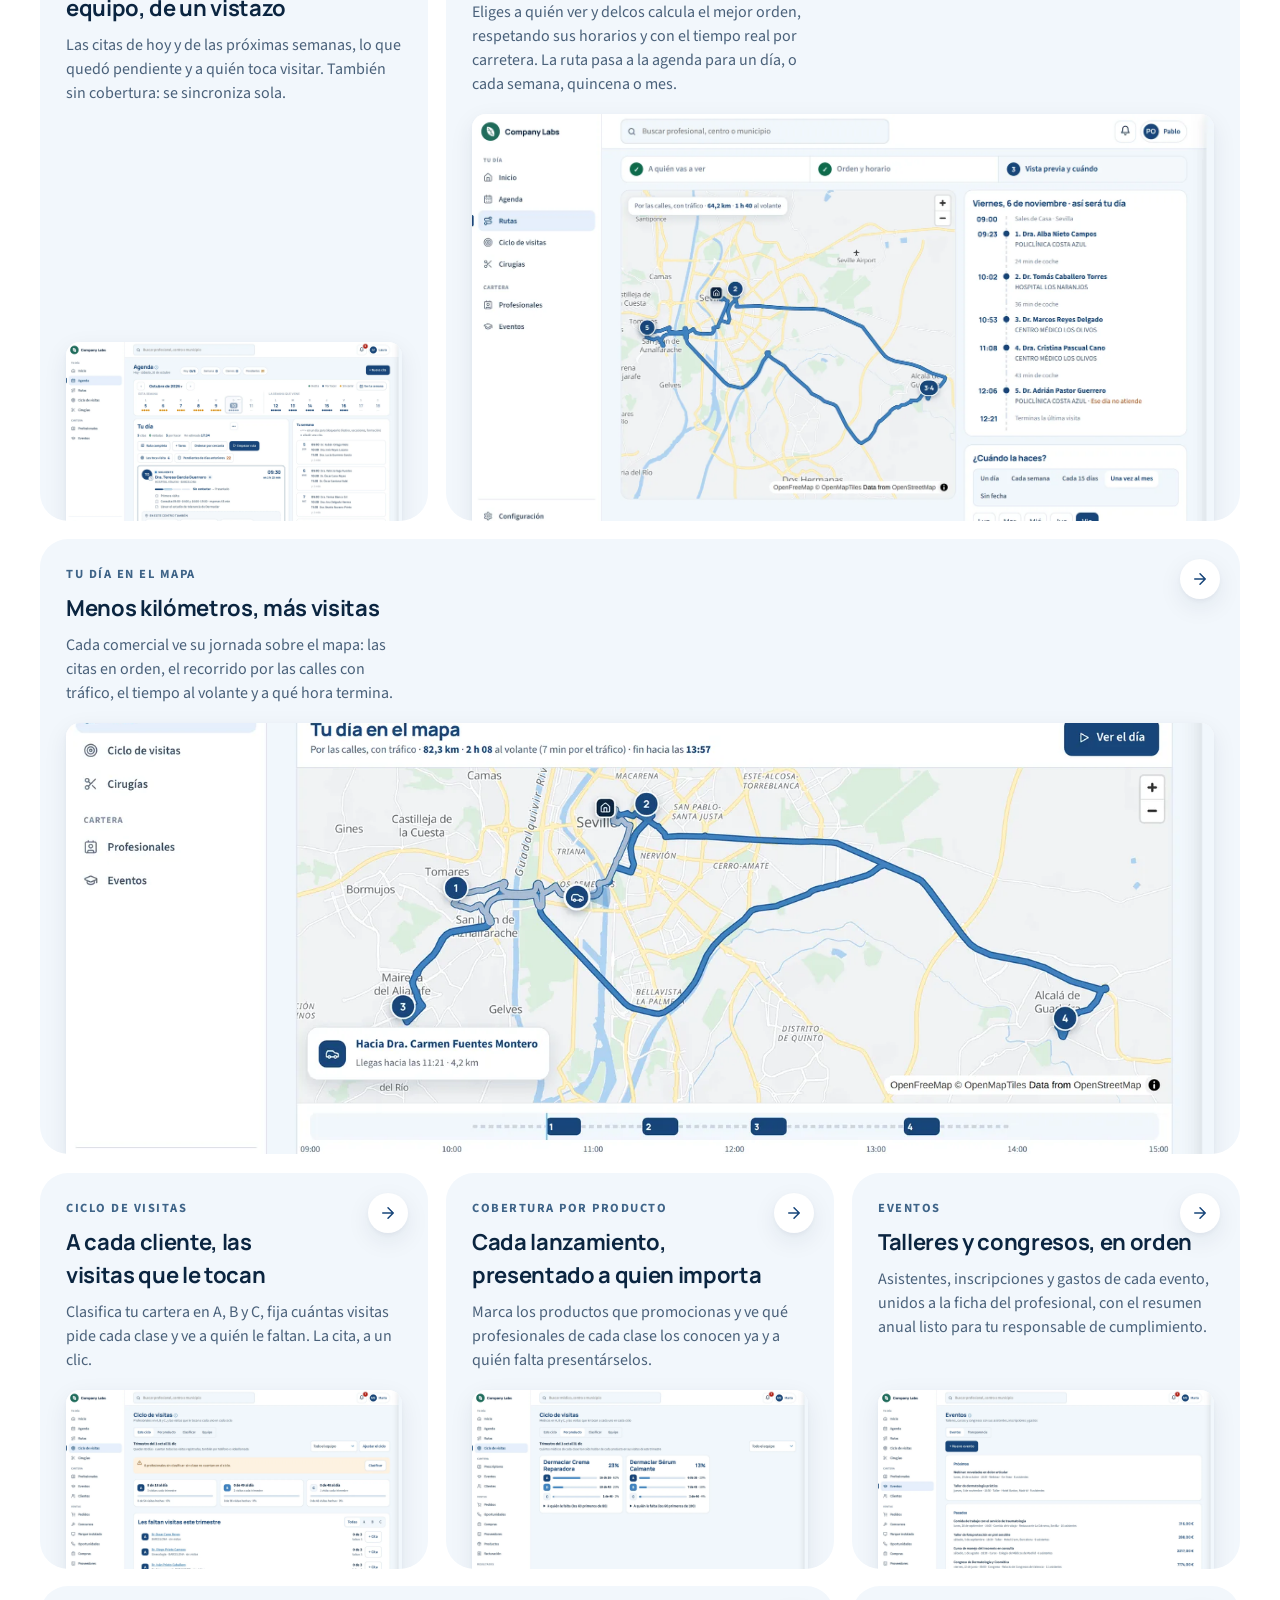
==== commit dac240a3: "Textos generales sin casos concretos «El mismo profesional» en lugar de «la misma doctora»; sin vent" ====
--- a/index.html
+++ b/index.html
@@ -1018,7 +1018,7 @@
     <div class="cabeza">
       <div class="ojo">Para quién</div>
       <h2 class="titular" data-letras>Hecha para el sector salud. <em>No adaptada a él.</em></h2>
-      <p class="entrada">Si vendes a través de profesionales y centros sanitarios, tu día a día no se parece al de una pyme cualquiera: muestras con lote, horarios de consulta, pedidos a centro, concursos. delcos ya lo sabe, tengas tres comerciales o doscientos.</p>
+      <p class="entrada">Si vendes a través de profesionales y centros sanitarios, tu día a día no se parece al de una pyme cualquiera: muestras con lote, horarios de atención, pedidos a centro, concursos. delcos ya lo sabe, tengas tres comerciales o doscientos.</p>
     </div>
     <div class="pq-rejilla" id="pq-rejilla"></div>
     <div class="tallas" id="tallas"></div>
@@ -1049,7 +1049,7 @@
       <div class="ojo">Rutas</div>
       <h2 class="titular" data-letras>Diseña tu día <em>en un minuto.</em></h2>
       <p class="entrada">Filtra a quien atiende ese día, búscalo por su nombre y tócalo para añadirlo. delcos ordena las visitas respetando cada horario y te enseña el día por las calles, listo para repetirse cada semana.</p>
-      <ol class="orb-pasos orb-pasos-v" id="ra-pasos"><li data-paso="0"><span class="n">1</span><div><b>Busca y añade</b><p>Filtros por urgentes, quién atiende ese día o nunca visitados; o por nombre, centro o municipio.</p><i class="orb-barra"><i></i></i></div></li><li data-paso="1"><span class="n">2</span><div><b>El orden, calculado</b><p>Con las horas de consulta de cada profesional y el tiempo real por carretera.</p><i class="orb-barra"><i></i></i></div></li><li data-paso="2"><span class="n">3</span><div><b>El día, por las calles</b><p>Kilómetros, tiempo al volante y hora de fin. Y a la agenda, un día o cada semana.</p><i class="orb-barra"><i></i></i></div></li></ol>
+      <ol class="orb-pasos orb-pasos-v" id="ra-pasos"><li data-paso="0"><span class="n">1</span><div><b>Busca y añade</b><p>Filtros por urgentes, quién atiende ese día o nunca visitados; o por nombre, centro o municipio.</p><i class="orb-barra"><i></i></i></div></li><li data-paso="1"><span class="n">2</span><div><b>El orden, calculado</b><p>Con el horario de atención de cada profesional y el tiempo real por carretera.</p><i class="orb-barra"><i></i></i></div></li><li data-paso="2"><span class="n">3</span><div><b>El día, por las calles</b><p>Kilómetros, tiempo al volante y hora de fin. Y a la agenda, un día o cada semana.</p><i class="orb-barra"><i></i></i></div></li></ol>
     </div>
     <div class="orb-lado orb-lado-v">
       <svg class="orb-svg-v" viewBox="0 0 640 440" preserveAspectRatio="none" aria-hidden="true">
@@ -1129,12 +1129,12 @@
     <div class="dup-txt">
       <div class="ojo">Calidad del dato</div>
       <h2 class="titular" data-letras>Una persona, <em>una sola ficha.</em></h2>
-      <p class="entrada">Cuando la misma doctora está dos veces, sus visitas, sus ventas y sus comisiones se reparten entre dos fichas y nadie ve la foto real. delcos encuentra las fichas repetidas aunque no se escriban igual y te ayuda a unirlas sin perder nada.</p>
+      <p class="entrada">Cuando el mismo profesional está dos veces, sus visitas, sus pedidos y su historial se reparten entre dos fichas y nadie ve la foto real. delcos encuentra las fichas repetidas aunque no se escriban igual y te ayuda a unirlas sin perder nada.</p>
       <ol class="dup-pasos">
         <li><b>Avisa antes de que pase</b><p>Al dar de alta una ficha, compara el nombre con las fichas que ves, aunque falten tildes, cambie el orden o haya una letra distinta. Si se parece a otra, te enseña las candidatas con su centro, su municipio y el porcentaje de parecido.</p></li>
         <li><b>Vigila toda la cartera</b><p>Busca parejas con un parecido del 80 % o más. Las que marques como personas distintas no vuelven a salir.</p></li>
         <li><b>Compara lado a lado</b><p>Eliges qué ficha se queda y, dato a dato, con qué nombre, teléfono, correo o estado. Los campos propios que falten se completan con los de la otra.</p></li>
-        <li><b>Une sin perder nada</b><p>Visitas, citas, consultas, ventas, clientes, llamadas y cartera pasan a la ficha que queda. La otra se archiva, no se borra, y la unión queda registrada.</p></li>
+        <li><b>Une sin perder nada</b><p>Visitas, citas, centros y direcciones, pedidos, clientes, llamadas y cartera pasan a la ficha que queda. La otra se archiva, no se borra, y la unión queda registrada.</p></li>
       </ol>
       <p class="dup-nota">Y al importar desde Excel, cada cliente se reconoce por su NIF, su correo o su nombre, y cada producto por su referencia, su código de barras o su nombre: decides si se actualiza o se deja como está. Los pedidos que ya están, por su número, no se duplican.</p>
     </div>
@@ -1168,7 +1168,7 @@
       <h2 class="titular" data-letras>Un canal directo <em>con cada profesional.</em></h2>
       <p class="entrada">Tus profesionales entran en delcos con su propio acceso, que les da su comercial desde la ficha. Lo que hoy se pierde entre correos, mensajes y llamadas pasa a un solo canal, de ida y vuelta, unido a su ficha.</p>
       <ul class="canal-lista">
-        <li><span class="estado hoy">Disponible</span><b>El seguimiento de sus pacientes</b><p>Cuántos empezaron, cuántos repiten, cuántos lo dejaron tras el primer pedido y cuántos llevan más de 60 días sin pedir. Solo cifras, sin datos de salud, y a partir de 5 pacientes.</p></li>
+        <li><span class="estado hoy">Disponible</span><b>La continuidad, en cifras</b><p>Cuántos empezaron, cuántos repiten, cuántos lo dejaron tras el primer pedido y cuántos llevan más de 60 días sin pedir. Solo cifras agregadas, sin datos personales ni de salud, y a partir de 5 clientes.</p></li>
         <li><span class="estado hoy">Disponible</span><b>Material y dudas</b><p>Piden el material que tu empresa ofrece y te escriben sus dudas. Te llega como aviso y queda en su ficha; ellos ven cuándo se lo entregas y tu respuesta.</p></li>
         <li><span class="estado hoy">Disponible</span><b>Pedidos del centro</b><p>El centro repone solo los productos que tiene dados de alta, a su precio. Te llega como borrador para validar y el centro ve si está pendiente, validado o preparado.</p></li>
       </ul>
@@ -1176,7 +1176,7 @@
     </div>
     <div class="canal-graf">
       <div class="canal-escena">
-        <div class="ordenador"><div class="barra"><i></i><i></i><i></i></div><div class="vista"><img src="capturas/labs_e_portal_material.webp" alt="Espacio del profesional: constancia de sus pacientes, material y mensajes con su comercial" width="1600" height="1000" loading="lazy"></div></div>
+        <div class="ordenador"><div class="barra"><i></i><i></i><i></i></div><div class="vista"><img src="capturas/labs_e_portal_material.webp" alt="Espacio del profesional: cifras, material y mensajes con su comercial" width="1600" height="1000" loading="lazy"></div></div>
         <div class="tel"><div class="pant"><img src="capturas/dental_m_centro.webp" alt="Una clínica pide la reposición de sus productos desde el móvil" width="780" height="1688" loading="lazy"></div></div>
         <span class="canal-et et1"><i></i>Material y mensajes</span>
         <span class="canal-et et2"><i></i>Pedido del centro</span>
@@ -1245,7 +1245,7 @@
       </div>
       <div class="rec-pista" aria-hidden="true"><i id="rec-avance"></i><b id="rec-sat"></b></div>
       <ol class="rec-pasos">
-        <li><span class="n">01</span><b>La visita</b><p>El comercial la registra en el móvil al salir de la consulta.</p></li>
+        <li><span class="n">01</span><b>La visita</b><p>El comercial la registra en el móvil al terminar la visita.</p></li>
         <li><span class="n">02</span><b>La llamada</b><p>El cliente pide por teléfono y televenta registra el pedido en la misma llamada.</p></li>
         <li><span class="n">03</span><b>El seguimiento</b><p>Se ve quién compra, quién repite y quién lo deja, para llamar a tiempo.</p></li>
         <li><span class="n">04</span><b>El almacén</b><p>El pedido sale de su lote, con su caducidad.</p></li>
@@ -1393,7 +1393,7 @@
   { g: '', ojo: 'Ciclo de visitas', t: 'A cada cliente, las visitas que le tocan', d: 'Clasifica tu cartera en A, B y C, fija cuántas visitas pide cada clase y ve a quién le faltan. La cita, a un clic.', img: 'labs_e_ciclo' },
   { g: '', ojo: 'Cobertura por producto', t: 'Cada lanzamiento, presentado a quien importa', d: 'Marca los productos que promocionas y ve qué profesionales de cada clase los conocen ya y a quién falta presentárselos.', img: 'labs_e_ciclo_producto' },
   { g: '', ojo: 'Eventos', t: 'Talleres y congresos, en orden', d: 'Asistentes, inscripciones y gastos de cada evento, unidos a la ficha del profesional, con el resumen anual listo para tu responsable de cumplimiento.', img: 'labs_e_eventos' },
-  { g: 'g8', ojo: 'Pedidos', t: 'Ningún pedido se queda esperando', d: 'Venta al paciente o a centro, con descuentos y envío. Arriba, lo pendiente: pagos por validar, paquetes por preparar y facturas por enviar, a un clic.', img: 'labs_e_ventas' },
+  { g: 'g8', ojo: 'Pedidos', t: 'Ningún pedido se queda esperando', d: 'Pedidos de clientes o de centros, con descuentos y envío. Arriba, lo pendiente: pagos por validar, paquetes por preparar y facturas por enviar, a un clic.', img: 'labs_e_ventas' },
   { g: '', ojo: 'Nueva venta', t: 'Repite el último pedido con un clic', d: 'Buscas al cliente, repites lo que pidió la última vez o anotas lo que necesita, y cierras la venta en la misma llamada.', img: 'pharma_e_nueva_venta' },
   { g: 'g6', ojo: 'Oportunidades', t: 'Aprende también de lo que no se vende', d: 'Conversión, importe ganado y perdido, qué te piden, a qué hora y por qué canal llega cada cliente.', img: 'pharma_e_oportunidades' },
   { g: 'g6', ojo: 'Pedidos web', t: 'La venta online, separada y medida', d: 'Los pedidos que entran por tu web, con su propio filtro y su resumen de ventas.', img: 'pharma_e_pedidos_web' },
@@ -1415,7 +1415,7 @@
 ];
 const RAZONES = [
   ['Habla tu idioma', 'Médico, clínica, farmacia o contacto de hospital; «Interesado», «Cliente activa» u «Homologado». Cada empresa pone sus palabras y sus estados.'],
-  ['Sabe dónde se visita', 'Centros con planta y consulta, el horario de consulta de cada profesional y cómo llegar dentro. Las rutas lo respetan.'],
+  ['Sabe dónde se visita', 'Centros con planta y sala, el horario de atención de cada profesional y cómo llegar dentro. Las rutas lo respetan.'],
   ['Sabe quién te necesita', 'Quién te llama y de dónde viene, quién compra, quién repite y quién lo deja. Y la venta a centro, con su descuento.'],
   ['Controla muestras y lotes', 'Las muestras y el material salen de la visita; el stock va por lote y caducidad, de la compra a la venta.'],
   ['Del pedido a la factura, sin salir', 'Cada pedido se factura con el IVA que toca (21, 10, 4 o 0 %) y su cobro. Si hay que corregir, rectificativa. Nada que copiar a otro programa.'],
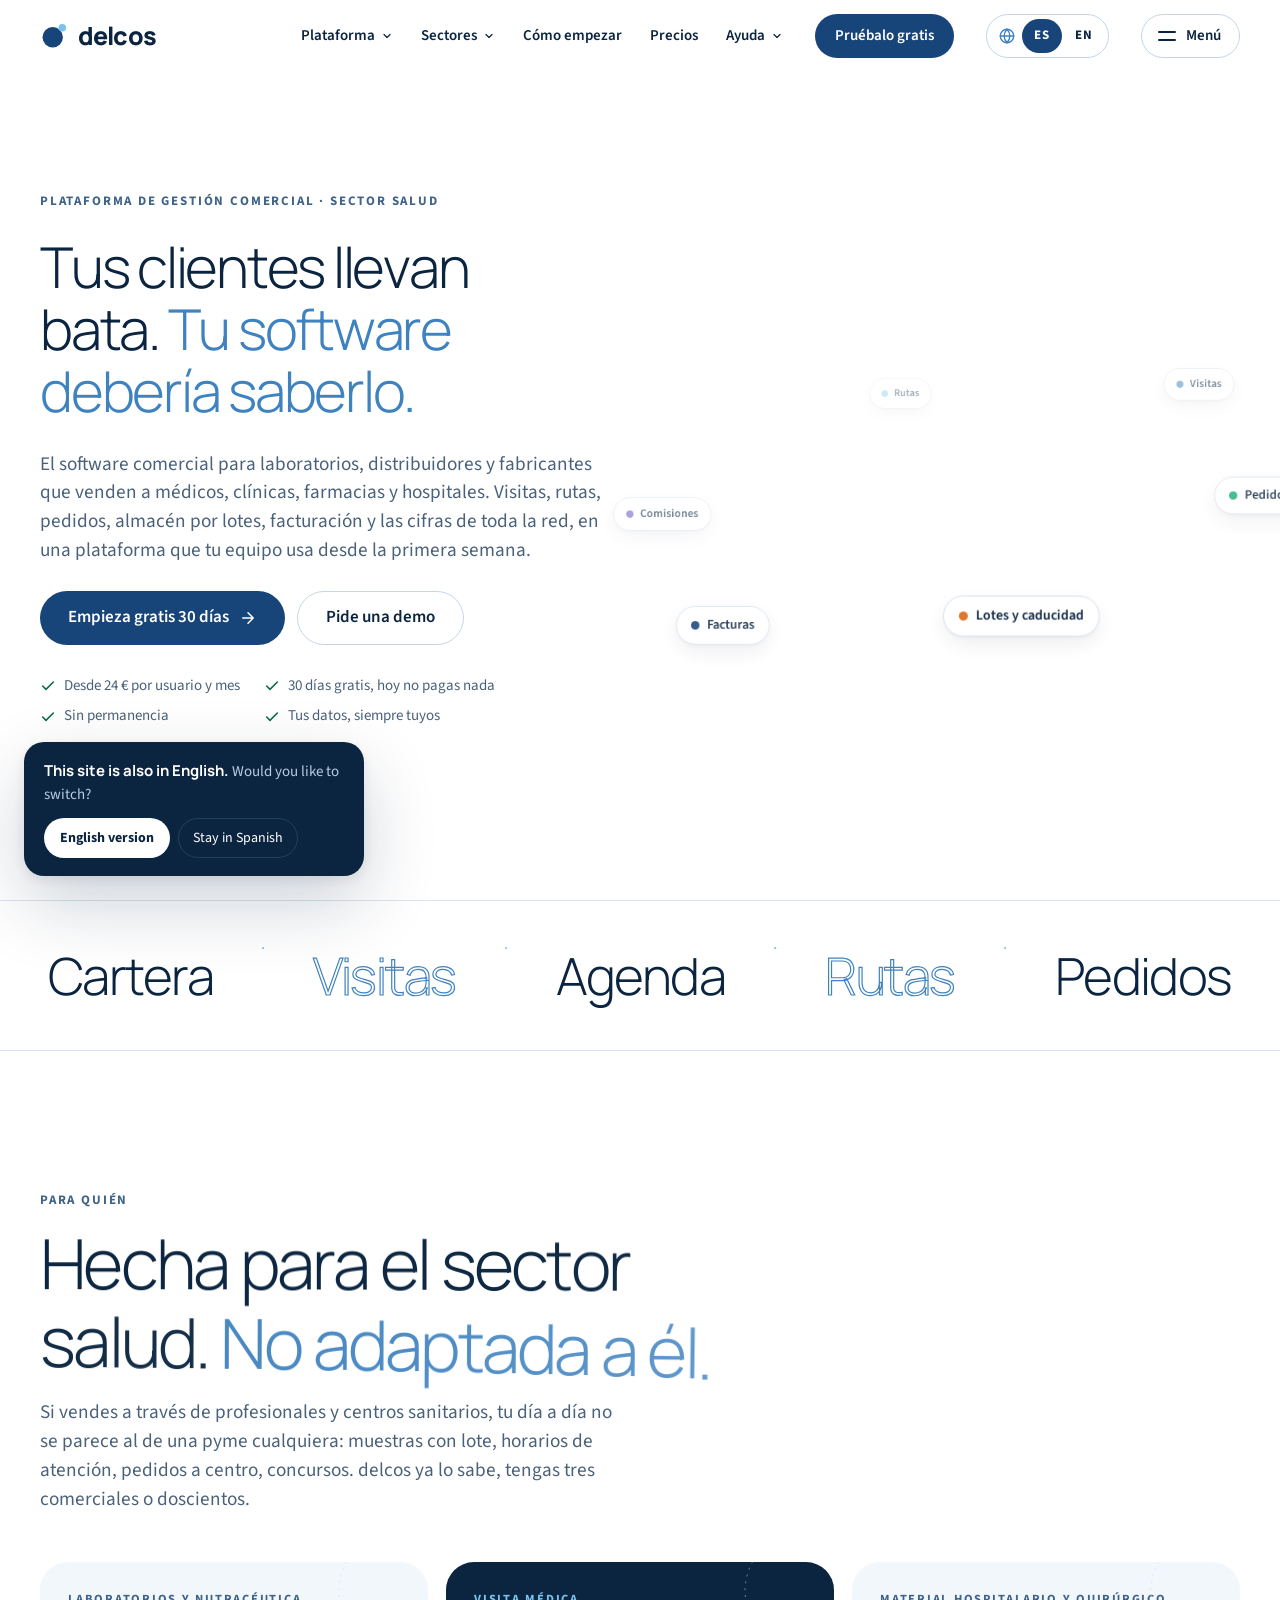
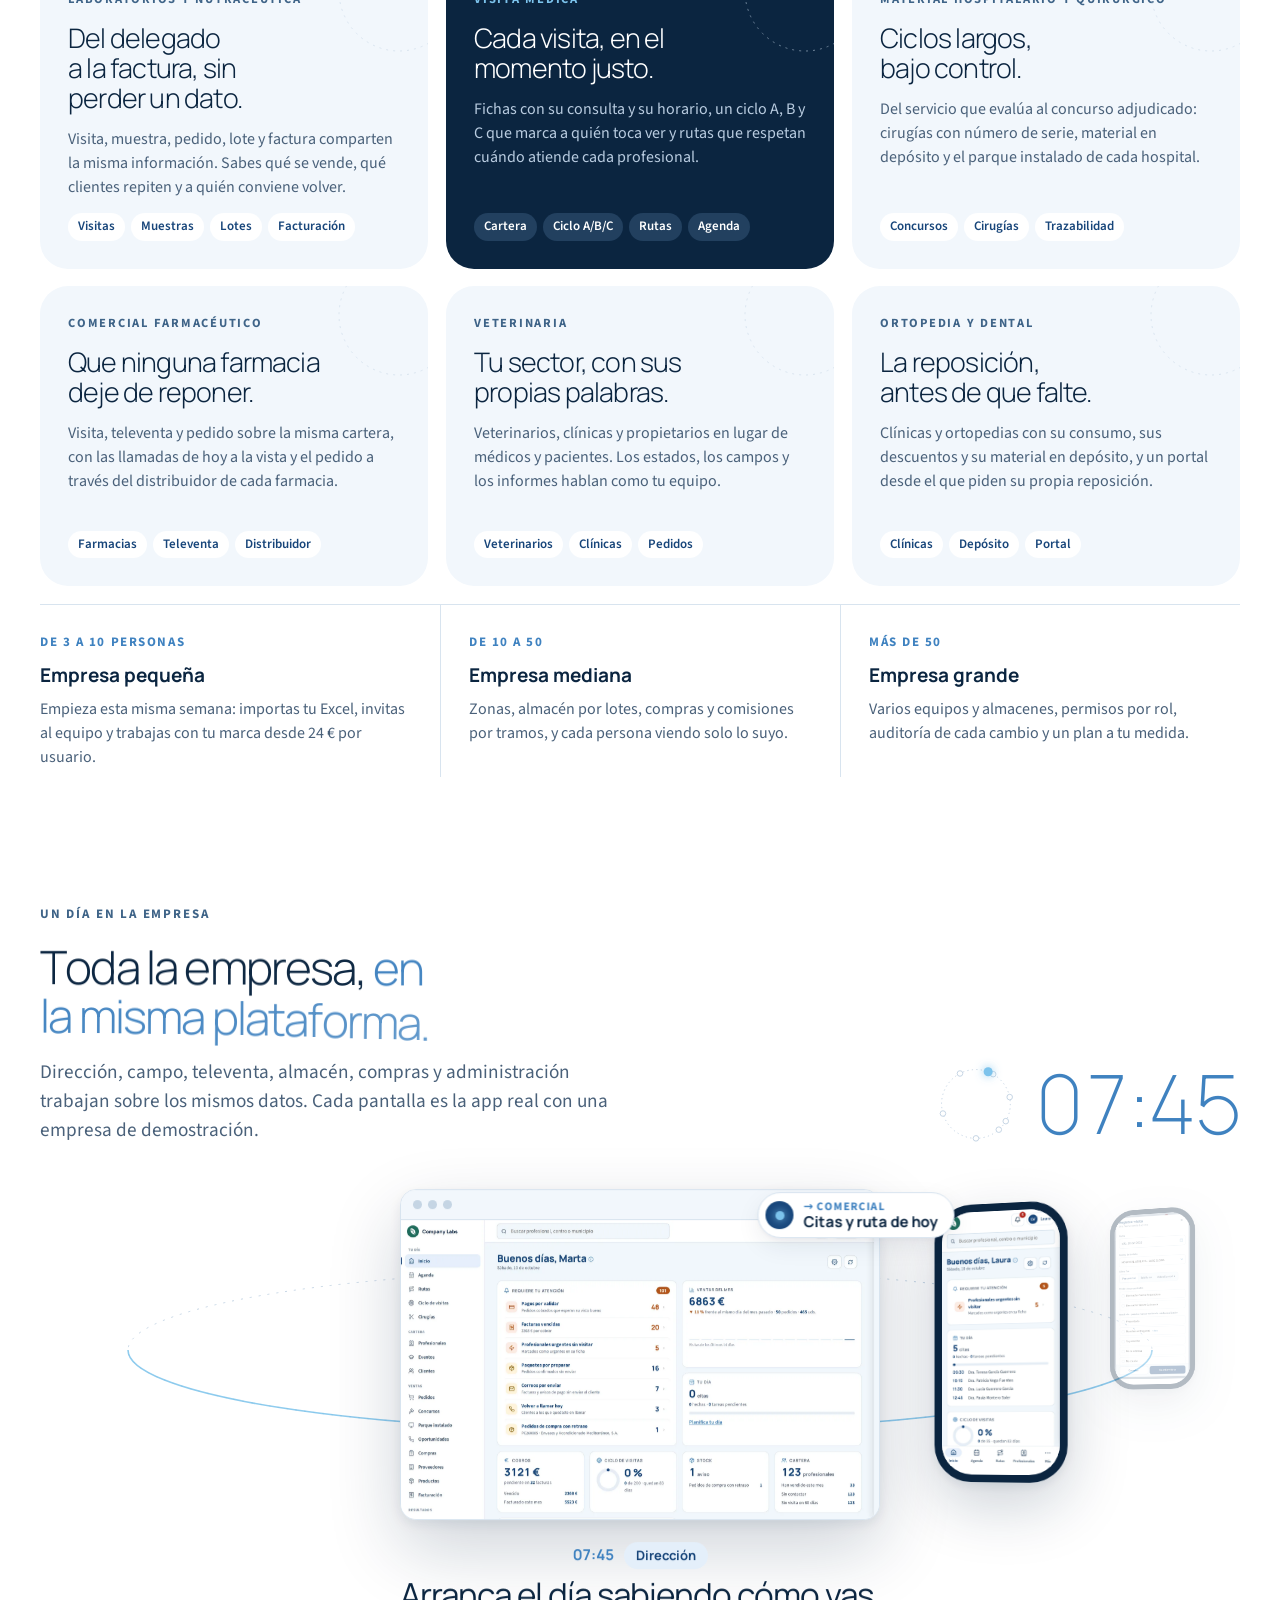
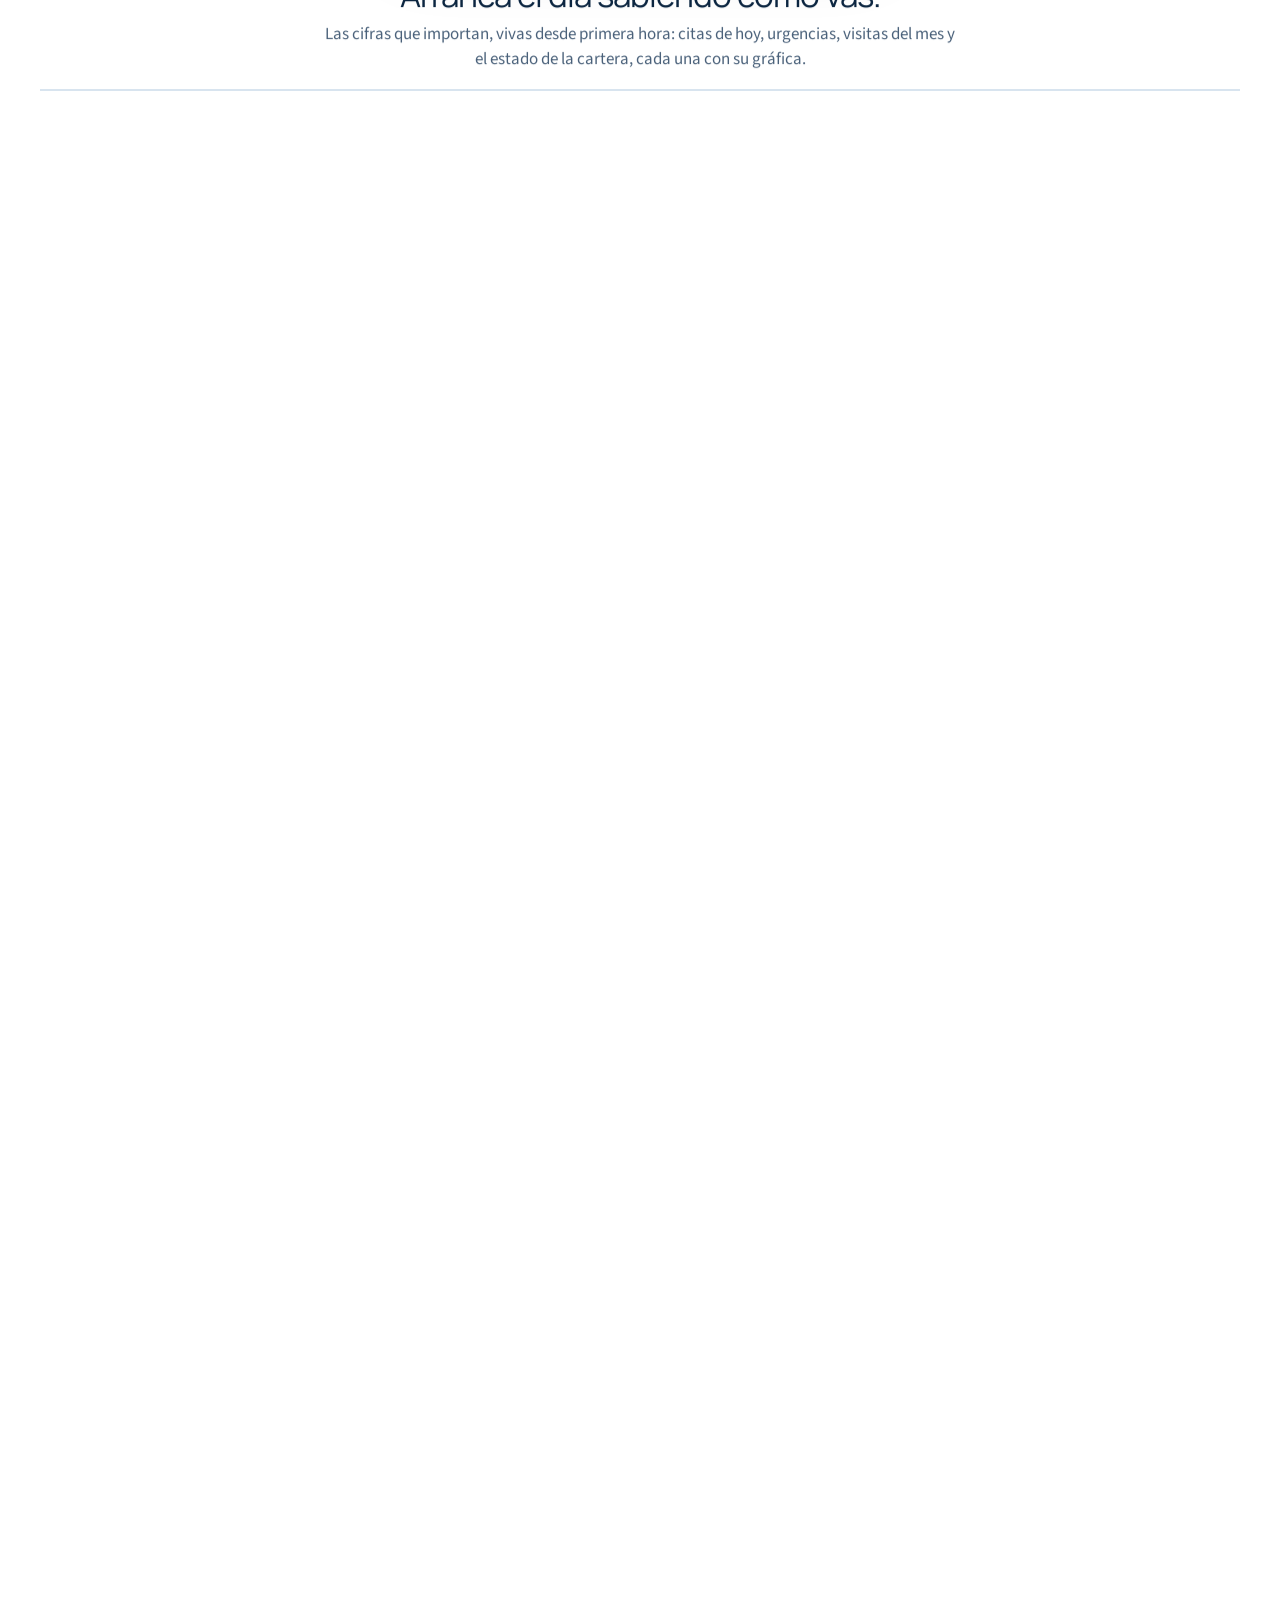
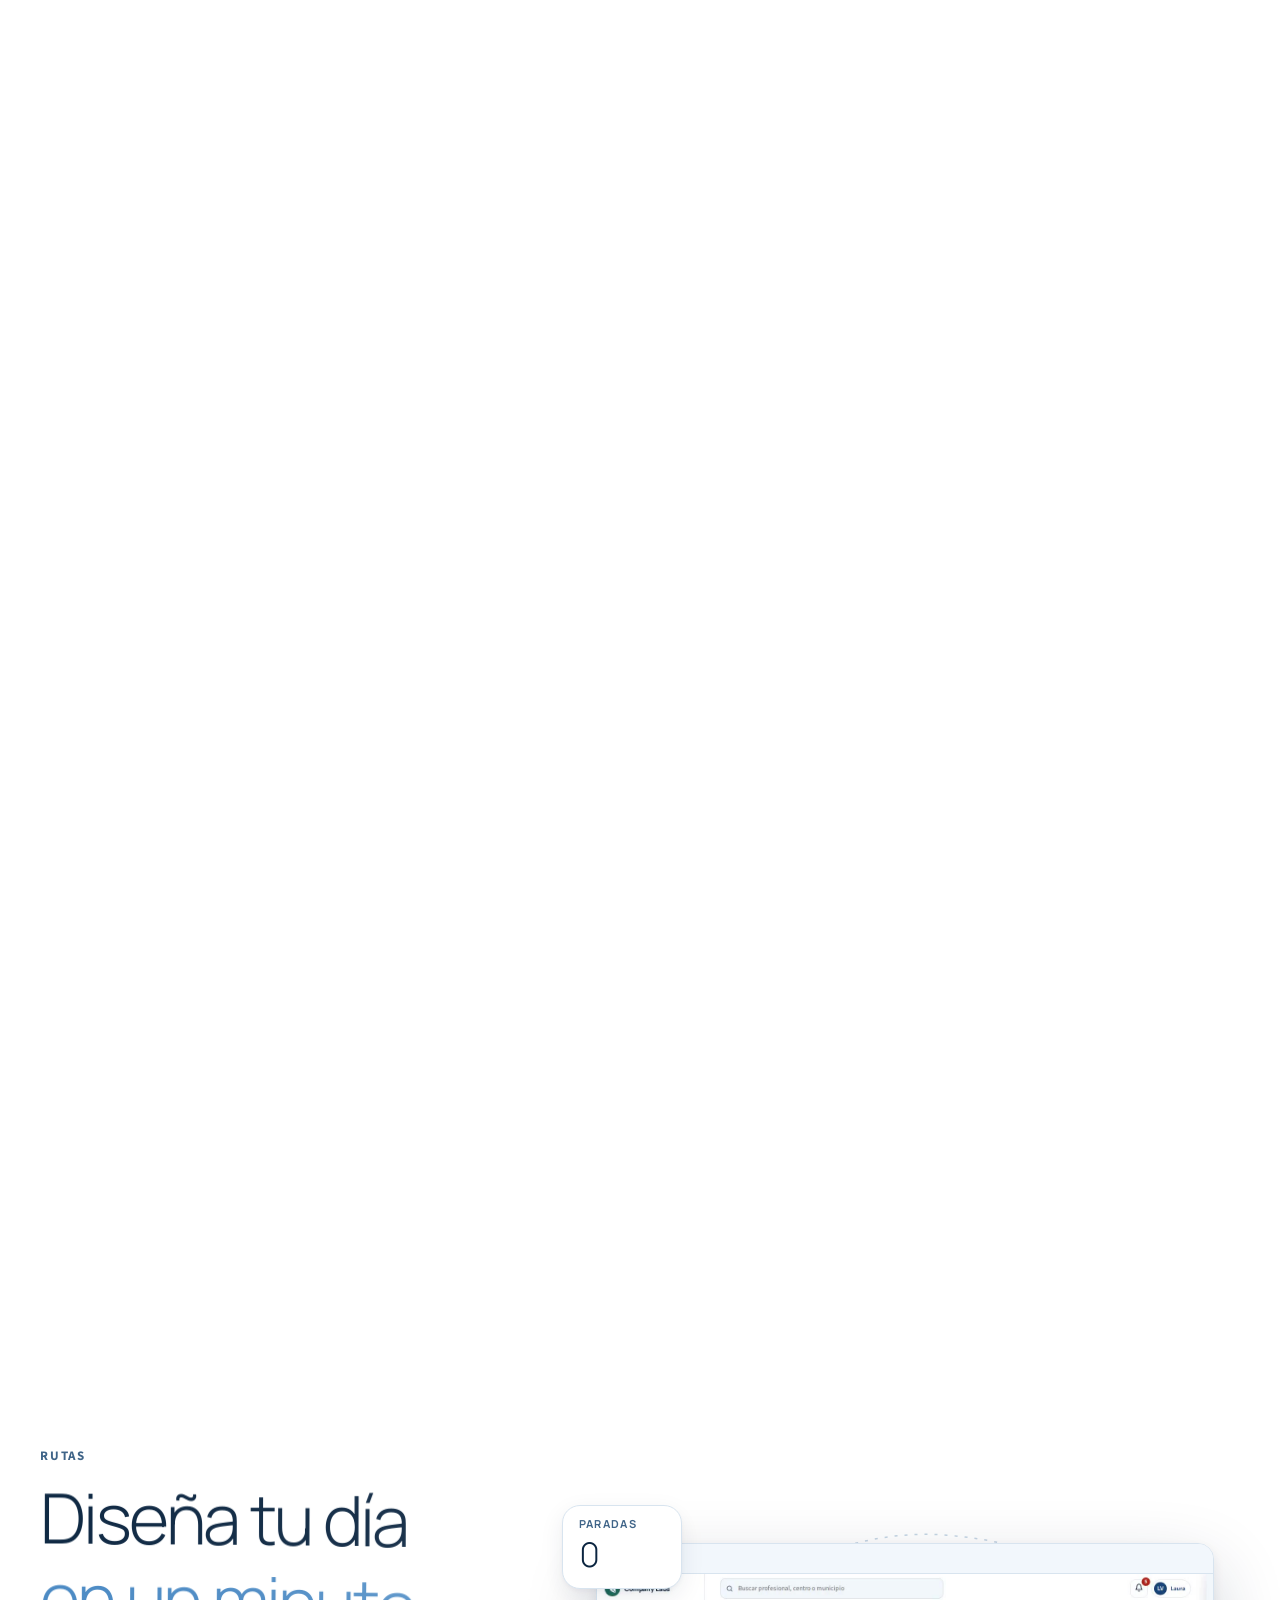
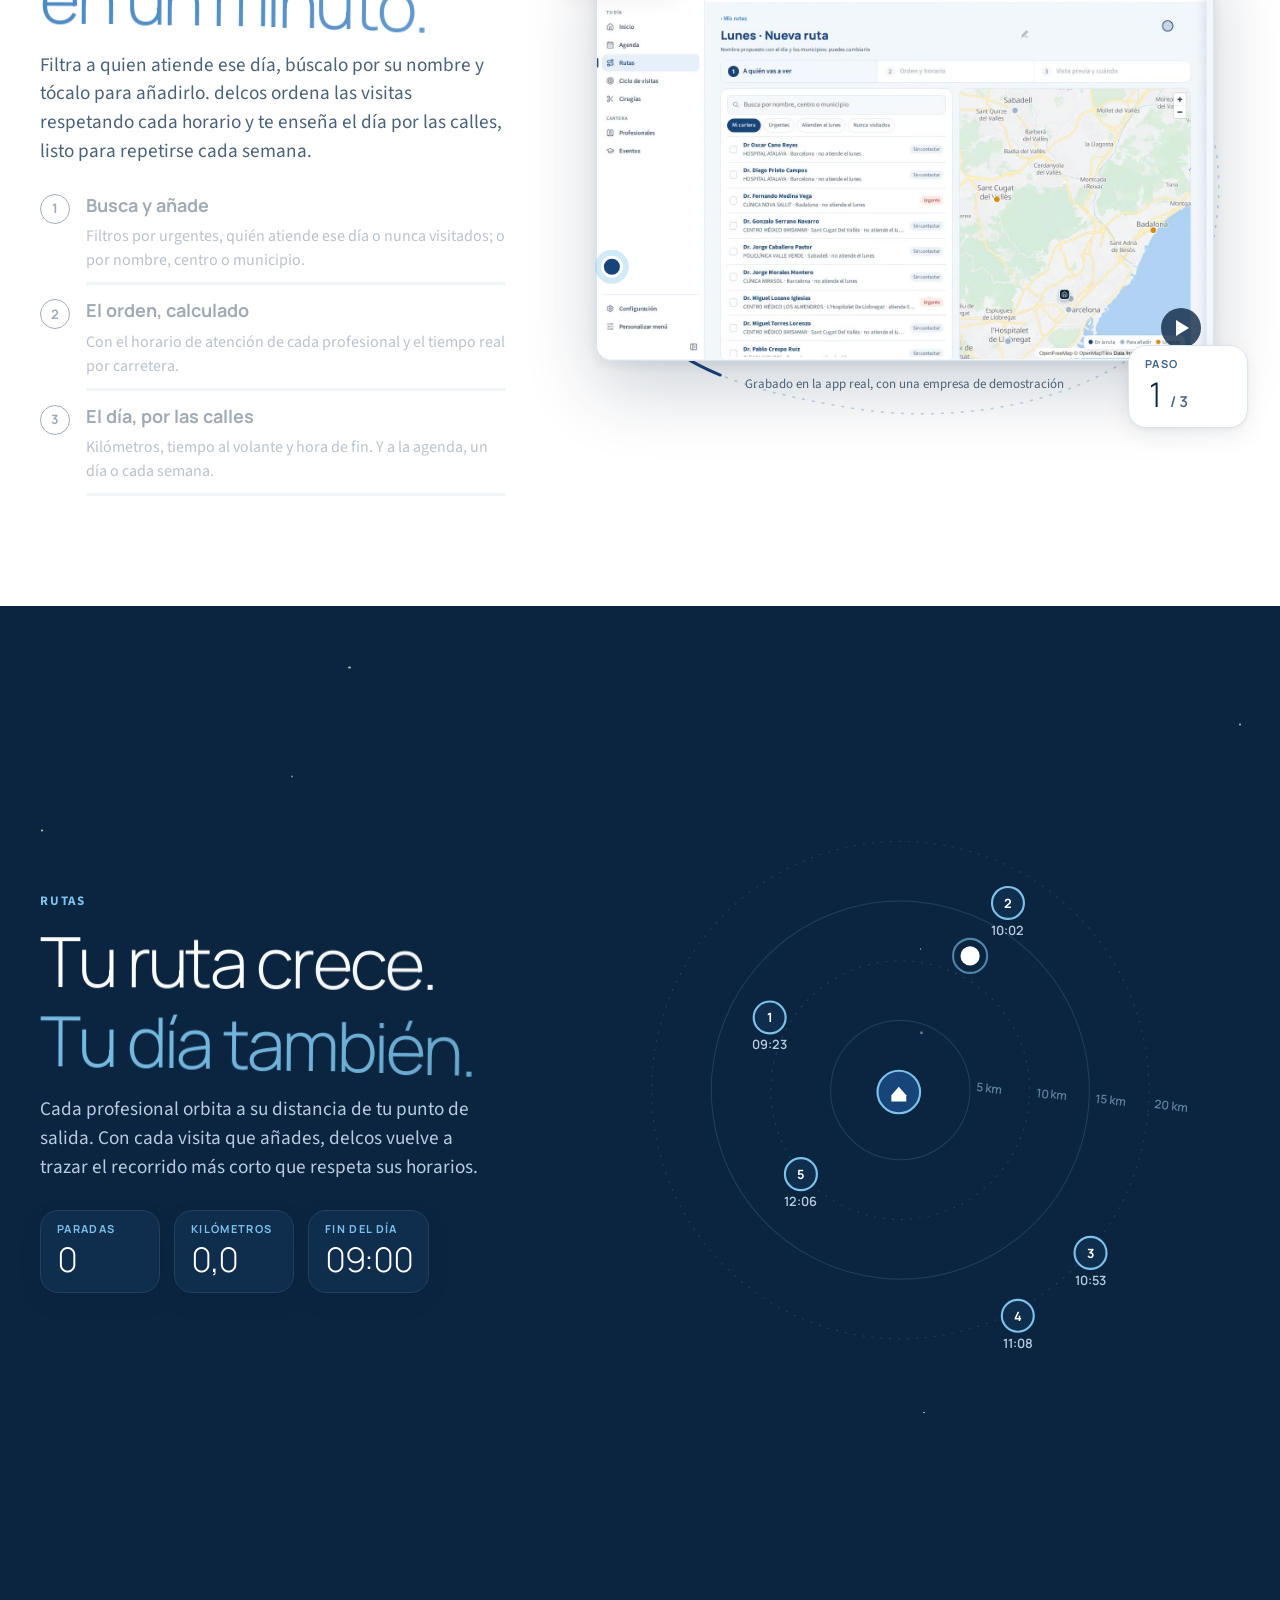
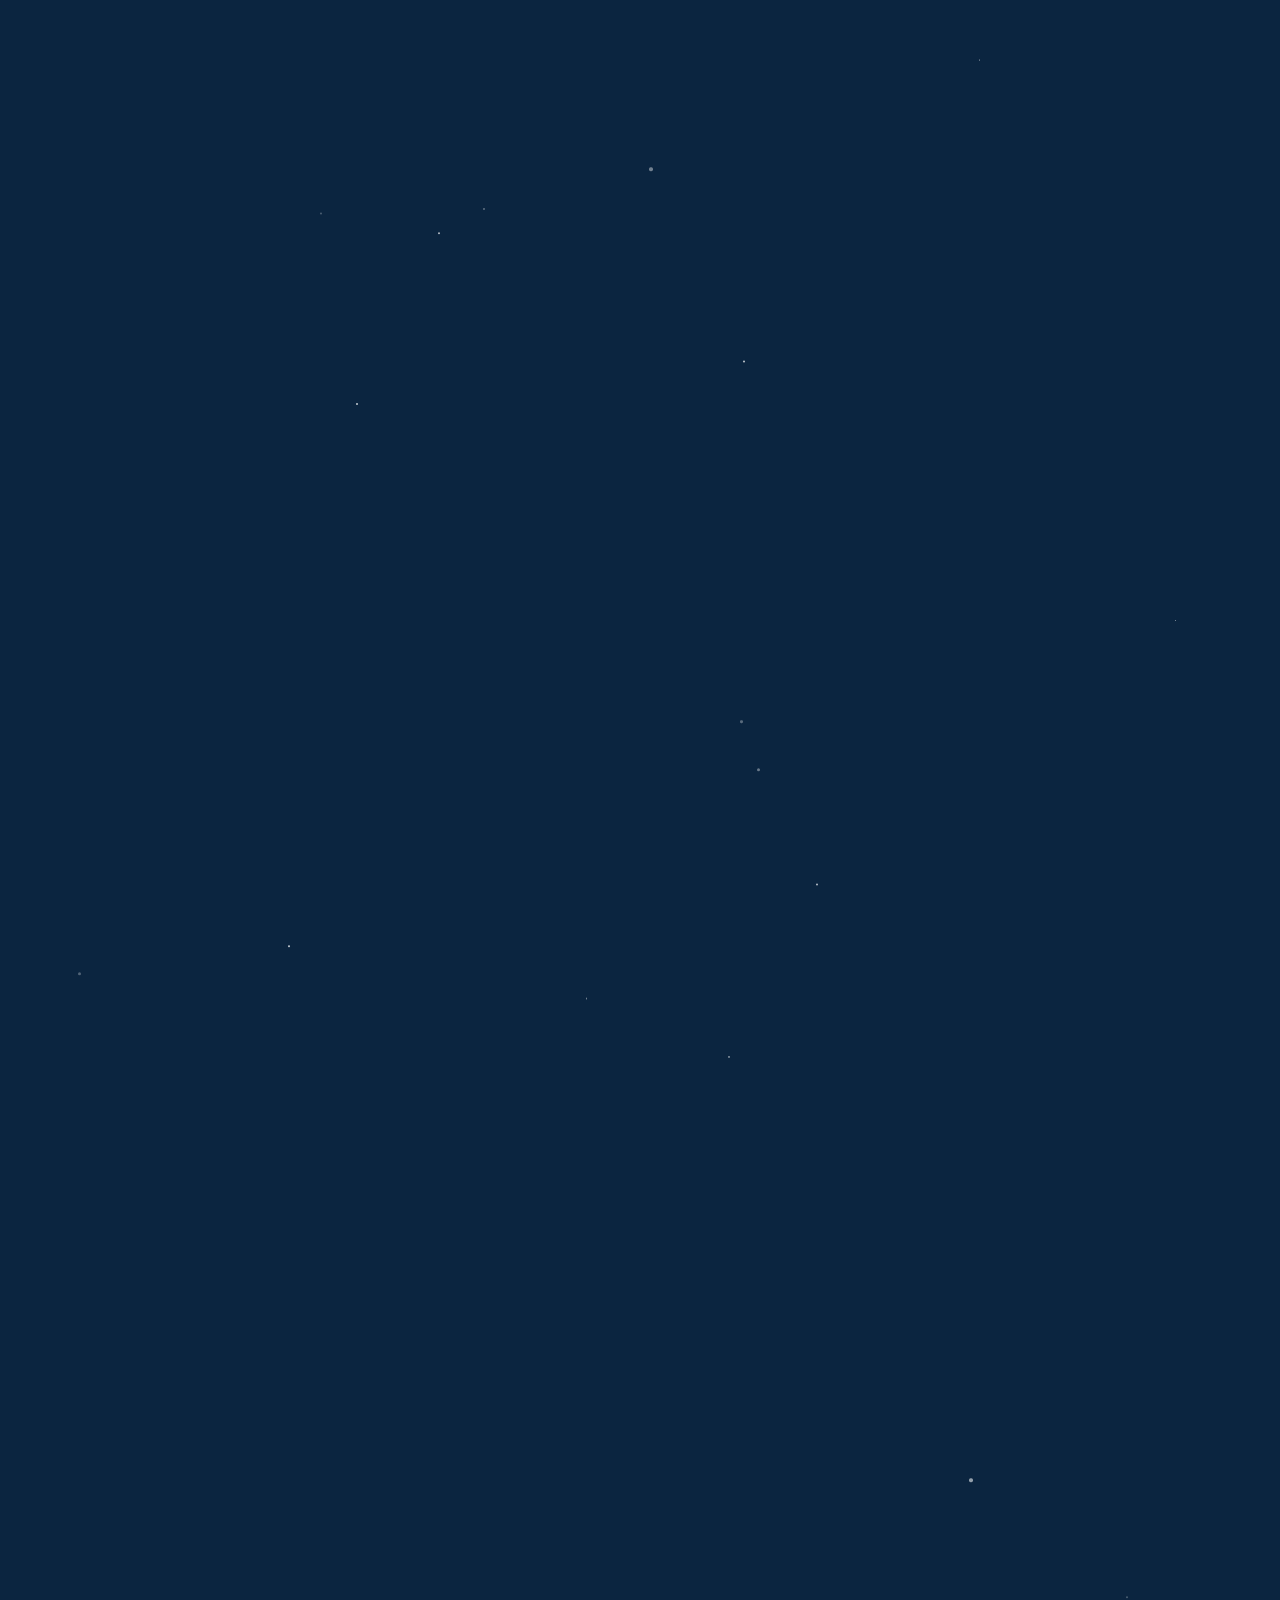
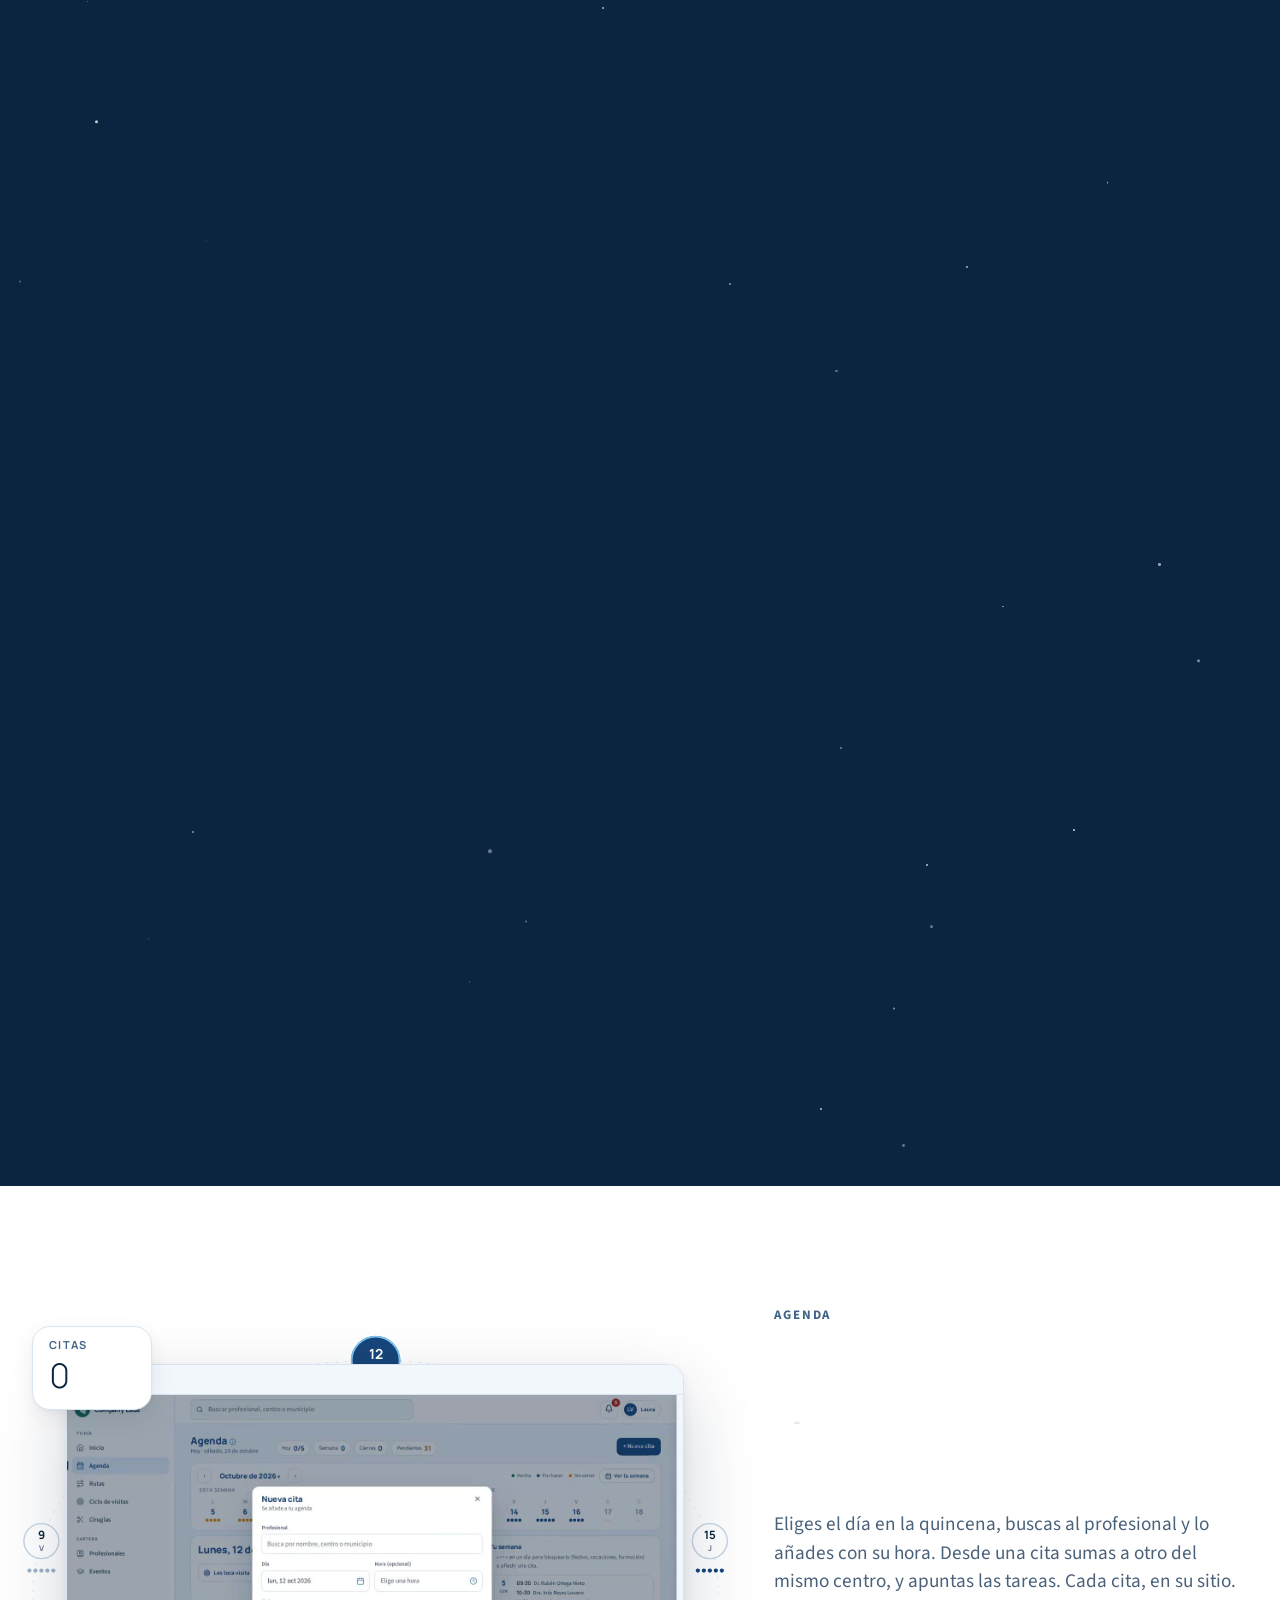
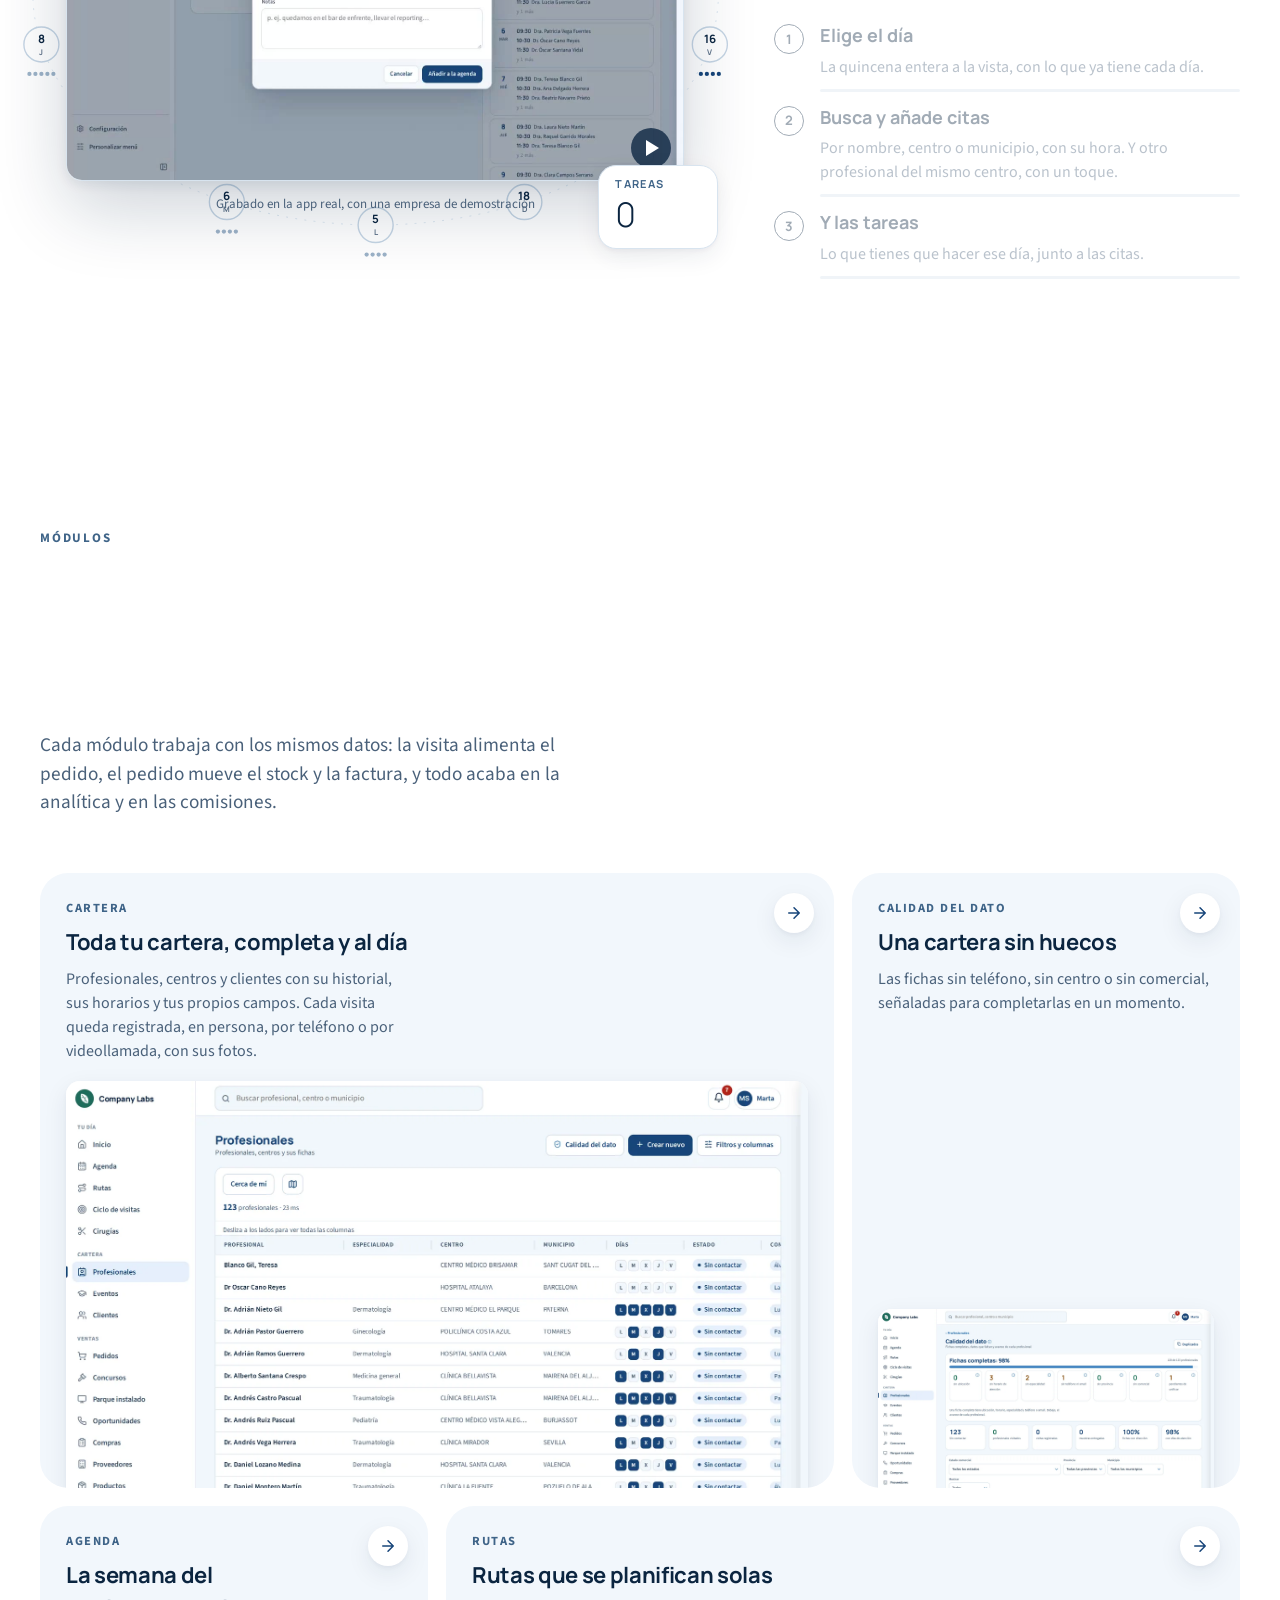
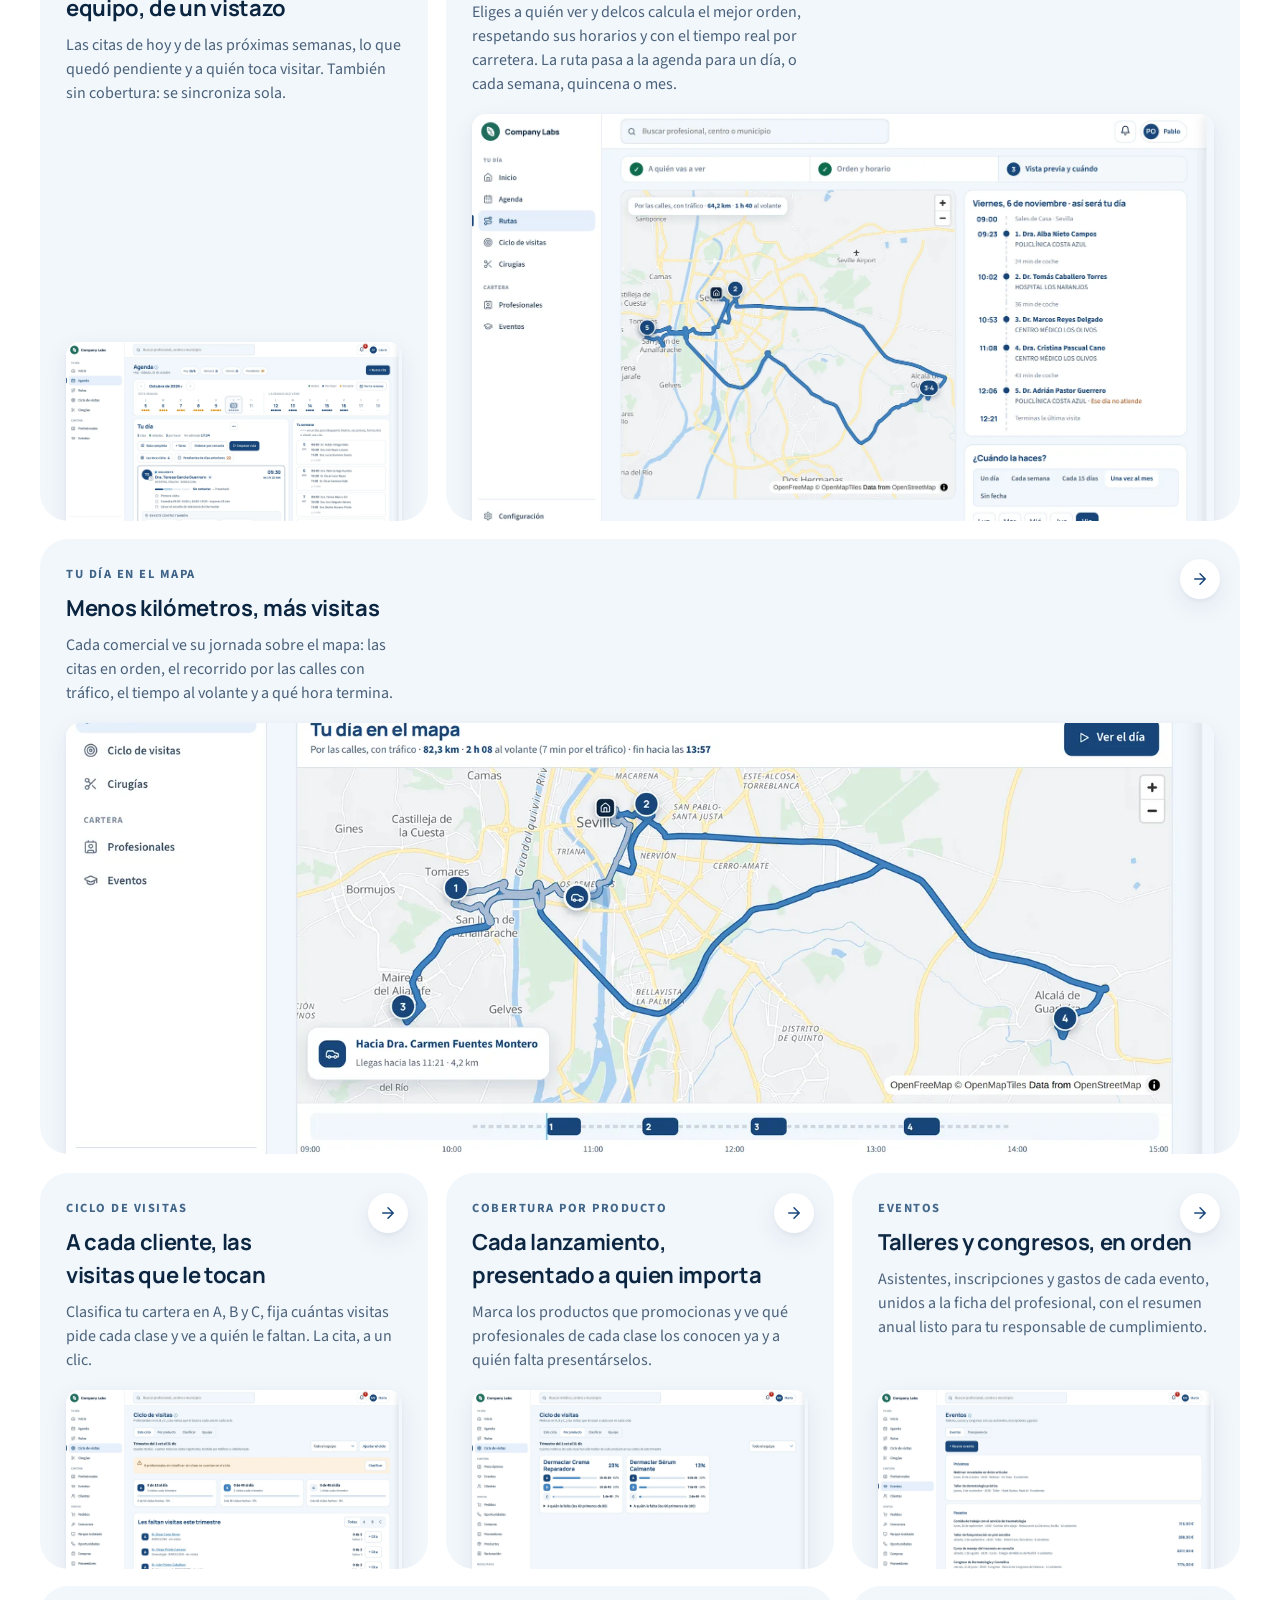
==== commit ca6f0a50: "Tableta: Sectores en dos columnas y entera En pantallas de 901 a 1100 px, Sectores fija usaba los aj" ====
--- a/index.html
+++ b/index.html
@@ -801,13 +801,28 @@
   .rec-pasos .n{position:absolute;left:0;top:-3px;z-index:1}
 }
 @media (max-width:900px) and (max-height:740px){ .dia .entrada{display:none} }
-@media (max-width:1100px) and (max-height:740px){
+@media (max-width:900px) and (max-height:740px){
   .sectores.foco .fuertes{display:none}
   .sectores.foco .cabeza .titular{font-size:24px}
   .sectores.foco .escena-sector{width:min(100%,calc((100svh - 450px) * 1.6 + 40px))}
 }
-@media (max-width:1100px){
-  /* Sectores: la sección fija recorre los sectores uno a uno */
+/* Sectores fija en la tableta (901–1100): dos columnas como en el ordenador, sin la entrada */
+@media (min-width:901px) and (max-width:1100px){
+  .sectores.foco{height:100vh;box-sizing:border-box;padding-block:90px 16px;display:flex;flex-direction:column;justify-content:flex-start;overflow:hidden}
+  .sectores.foco .cabeza{margin-bottom:18px;gap:8px}
+  .sectores.foco .cabeza .titular{font-size:30px;max-width:none}
+  .sectores.foco .cabeza .entrada{display:none}
+  .sectores.foco .sector-dos{gap:20px 32px}
+  .sectores.foco .escena-sector{width:min(100%,calc((100vh - 330px) * 1.5));justify-self:center}
+  .sectores.foco .cambio{gap:8px}
+  .sectores.foco .cambio .titular{font-size:24px!important;margin:0}
+  .sectores.foco .fuerte{padding:9px 0}
+  .sectores.foco .fuerte:not(.activo) span{display:none}
+  .sectores.foco .fuerte span{font-size:15px}
+  .sectores.foco .chips{display:none}
+}
+@media (max-width:900px){
+  /* Sectores en el móvil: la sección fija recorre los sectores uno a uno */
   .sectores.foco{height:100vh;height:100svh;box-sizing:border-box;padding-block:78px 80px;display:flex;flex-direction:column;overflow:hidden}
   .sectores.foco .cabeza{margin-bottom:12px;gap:6px}
   .sectores.foco .cabeza .titular{font-size:27px}
